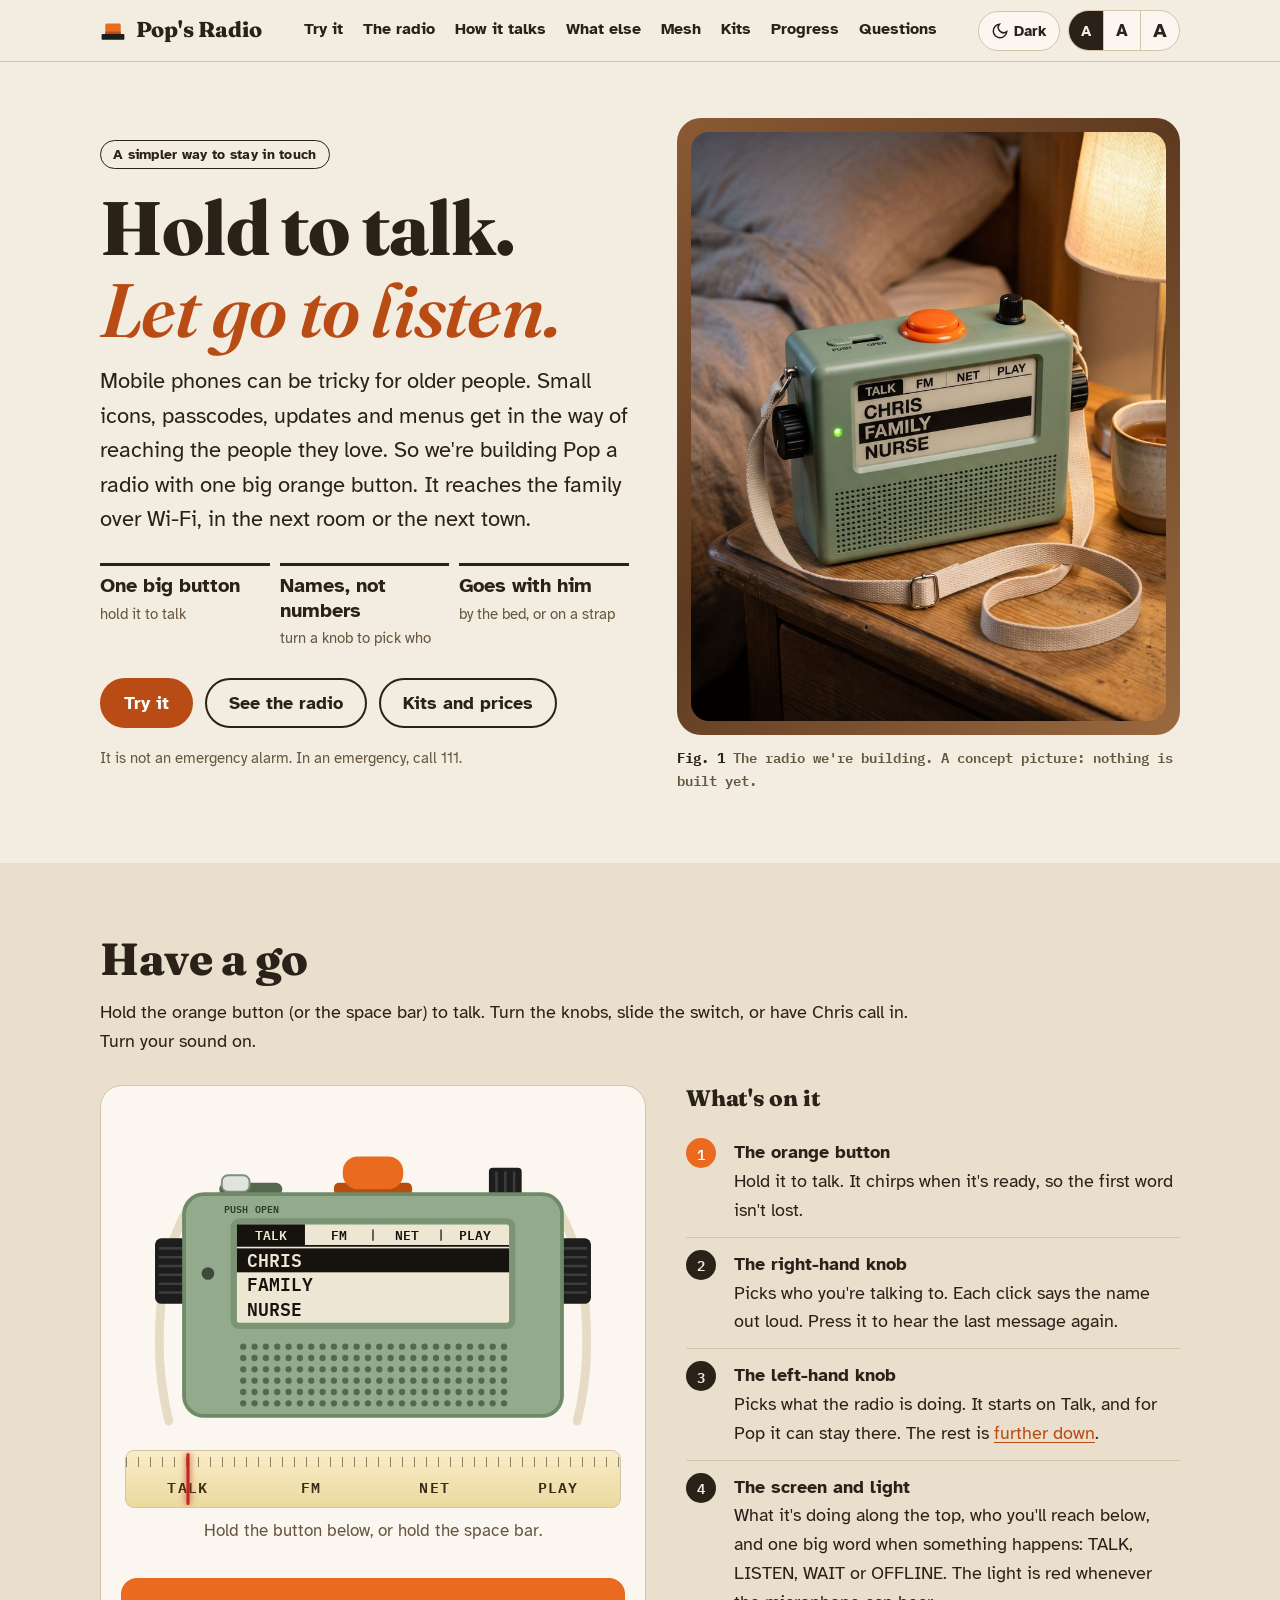
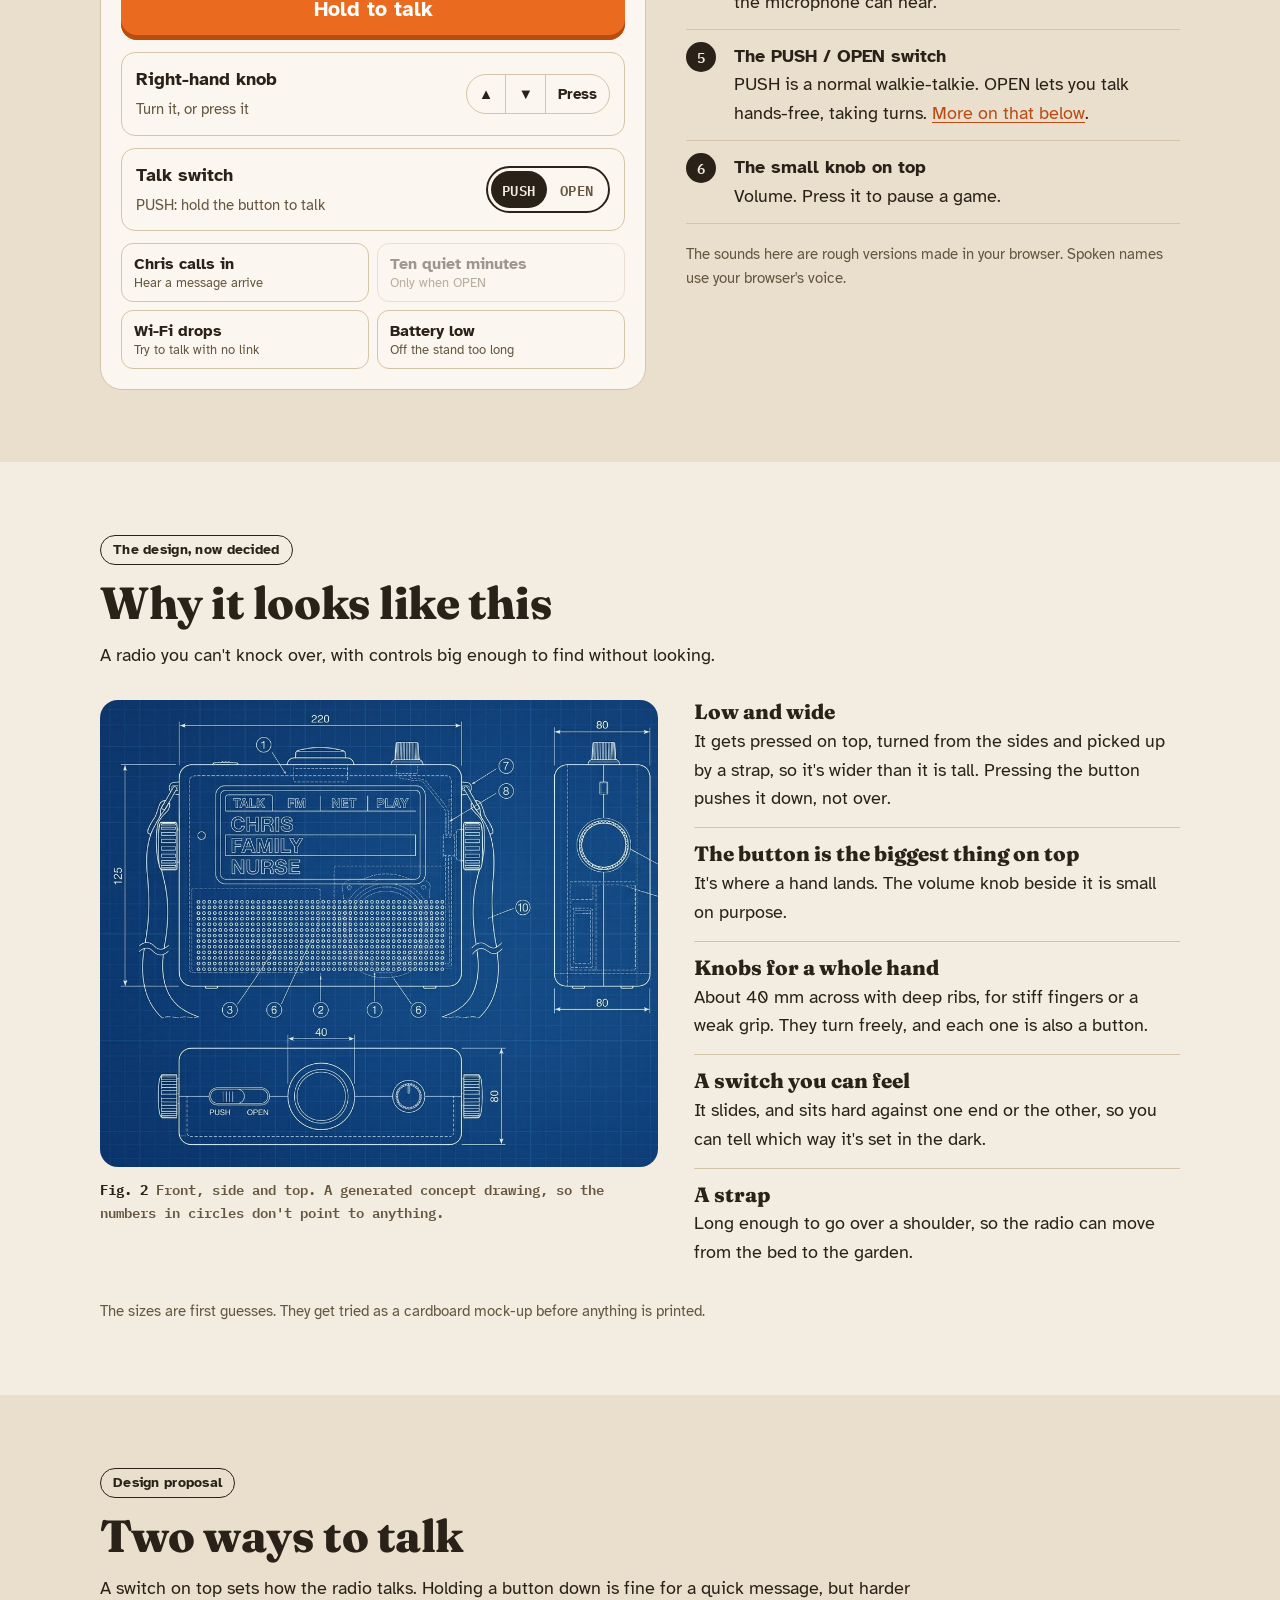
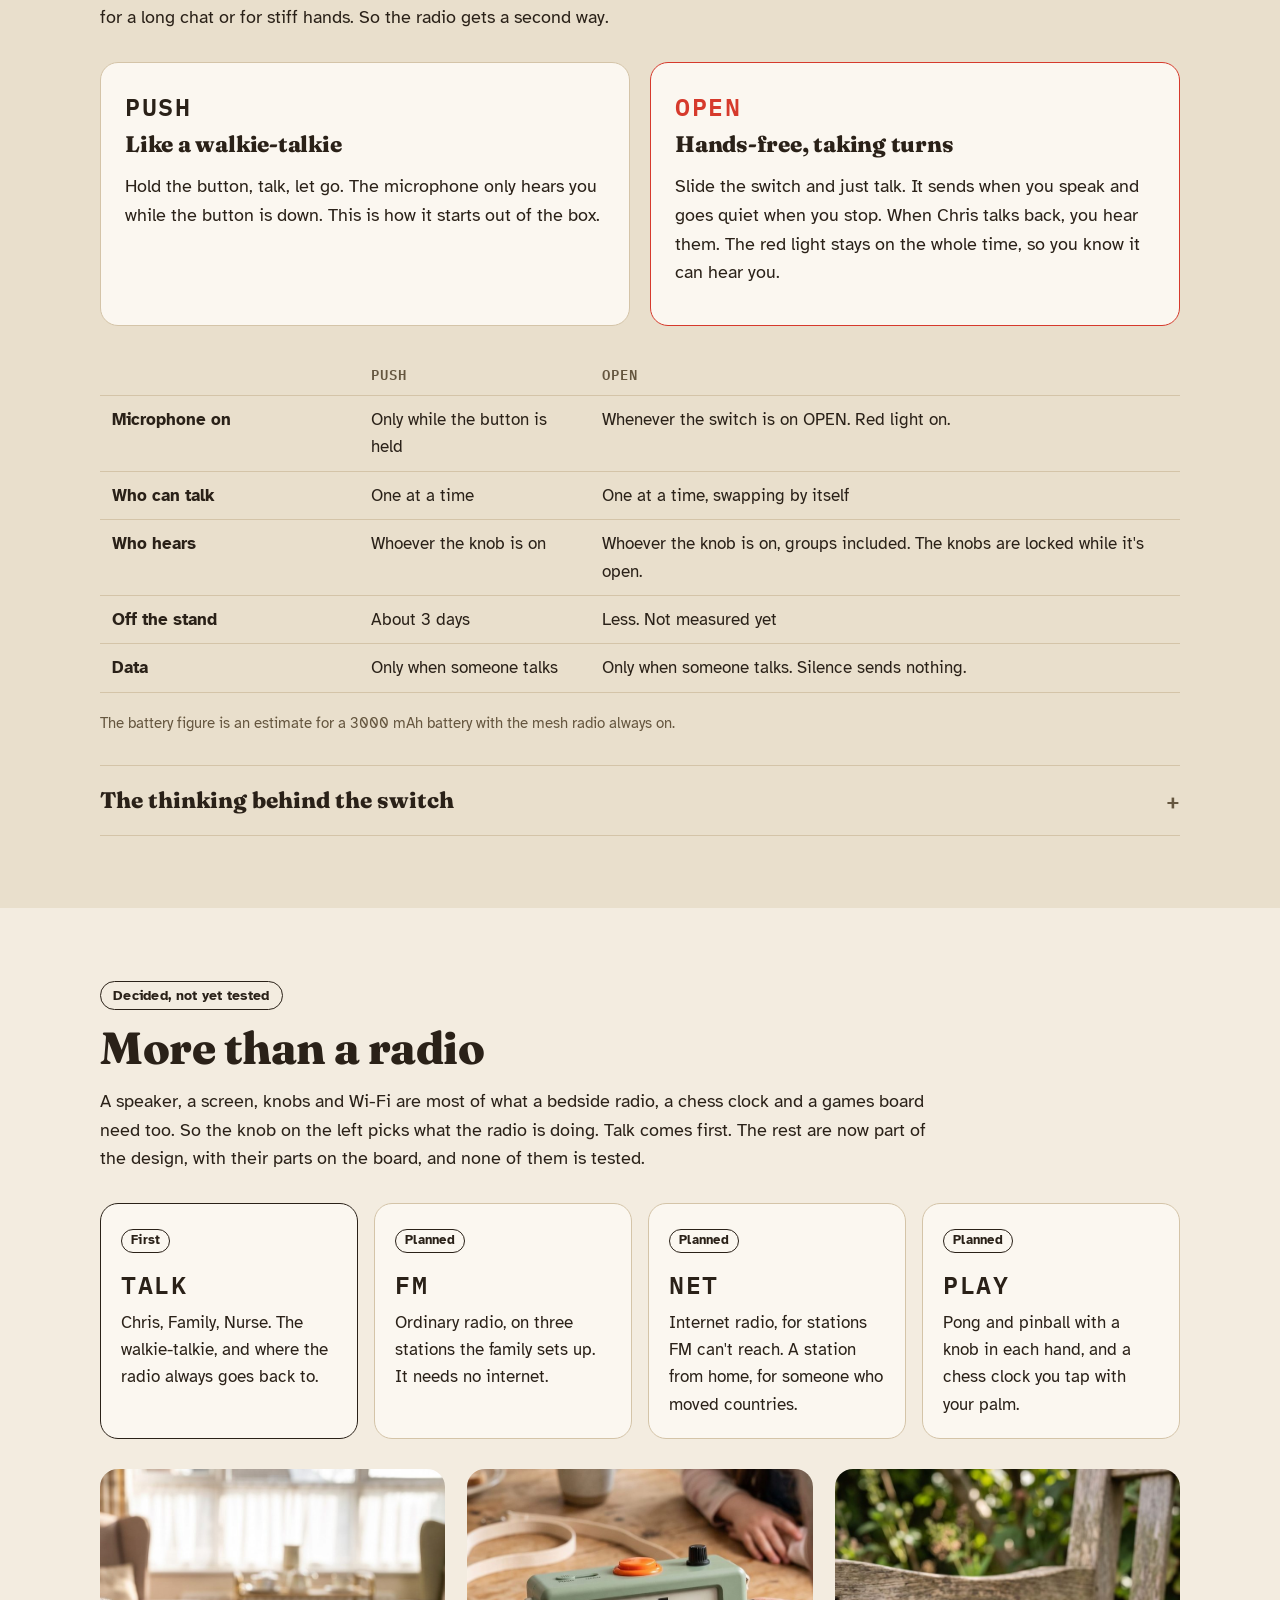
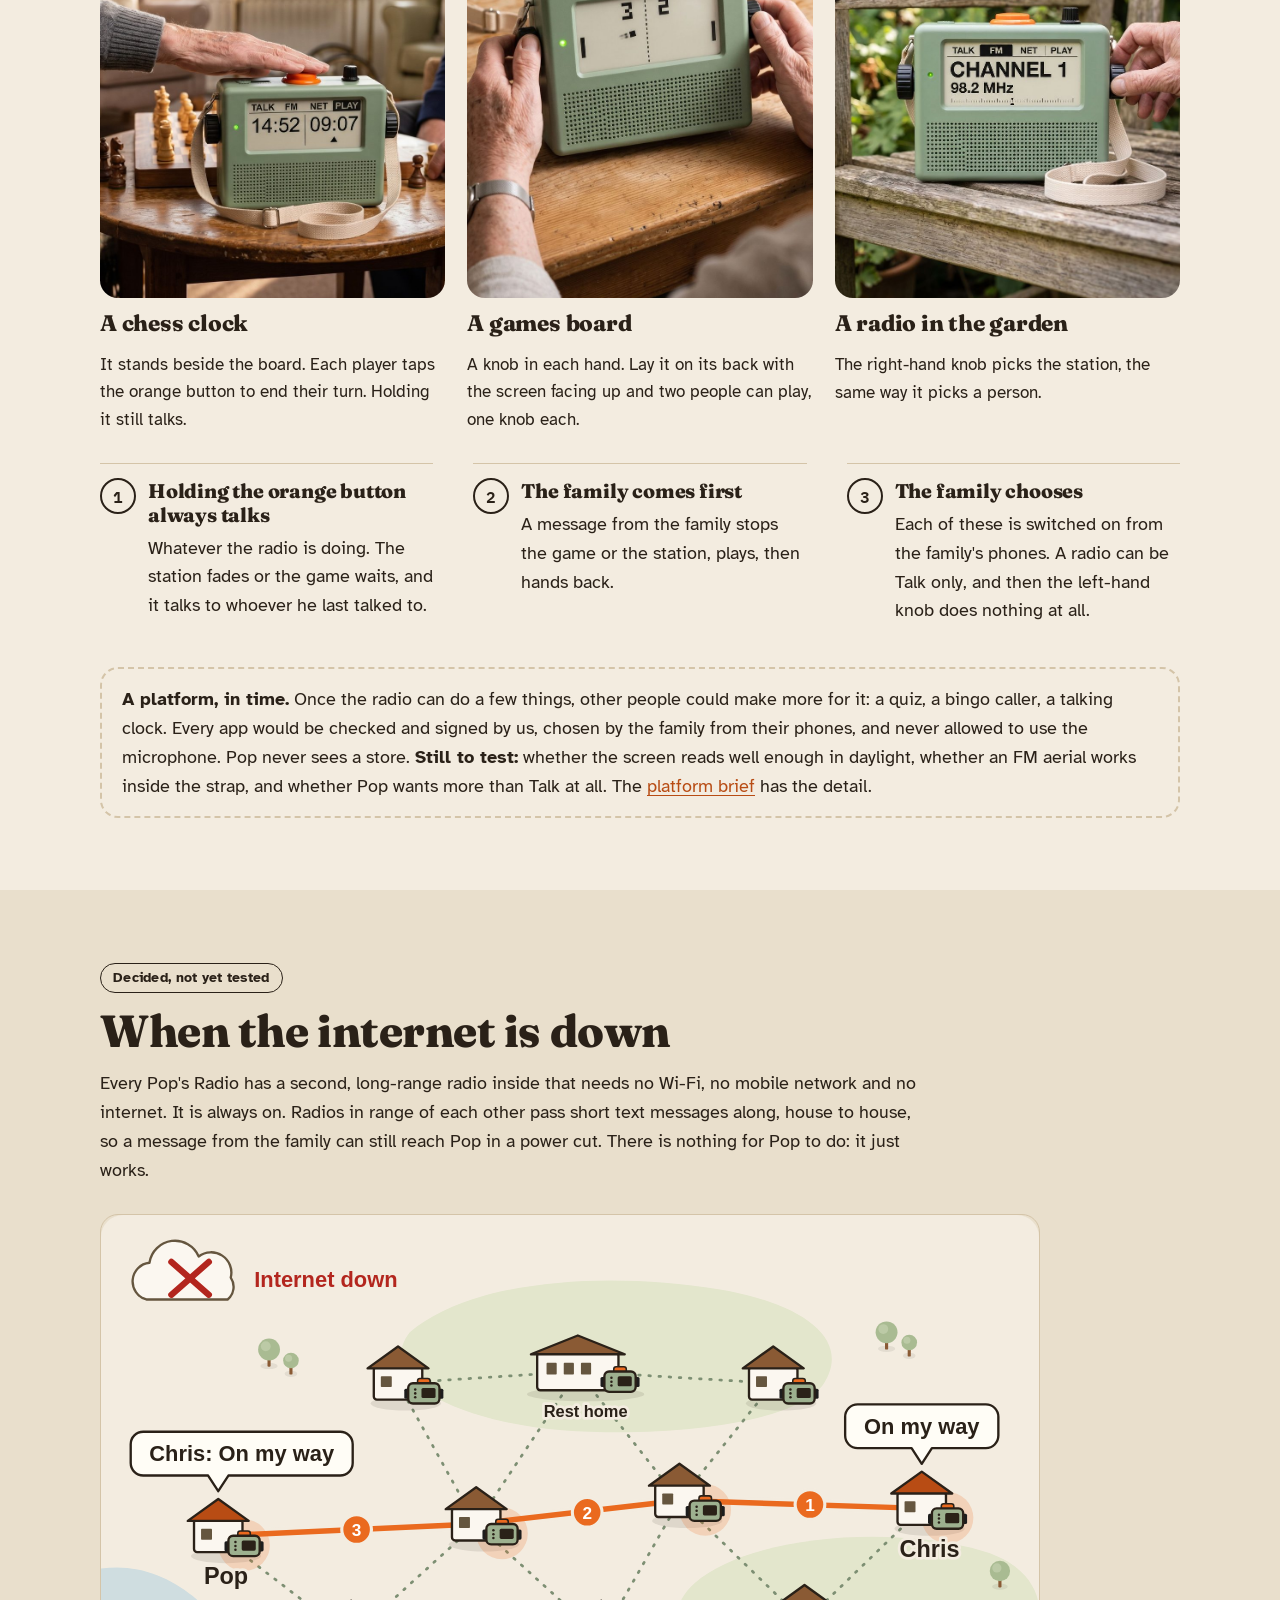
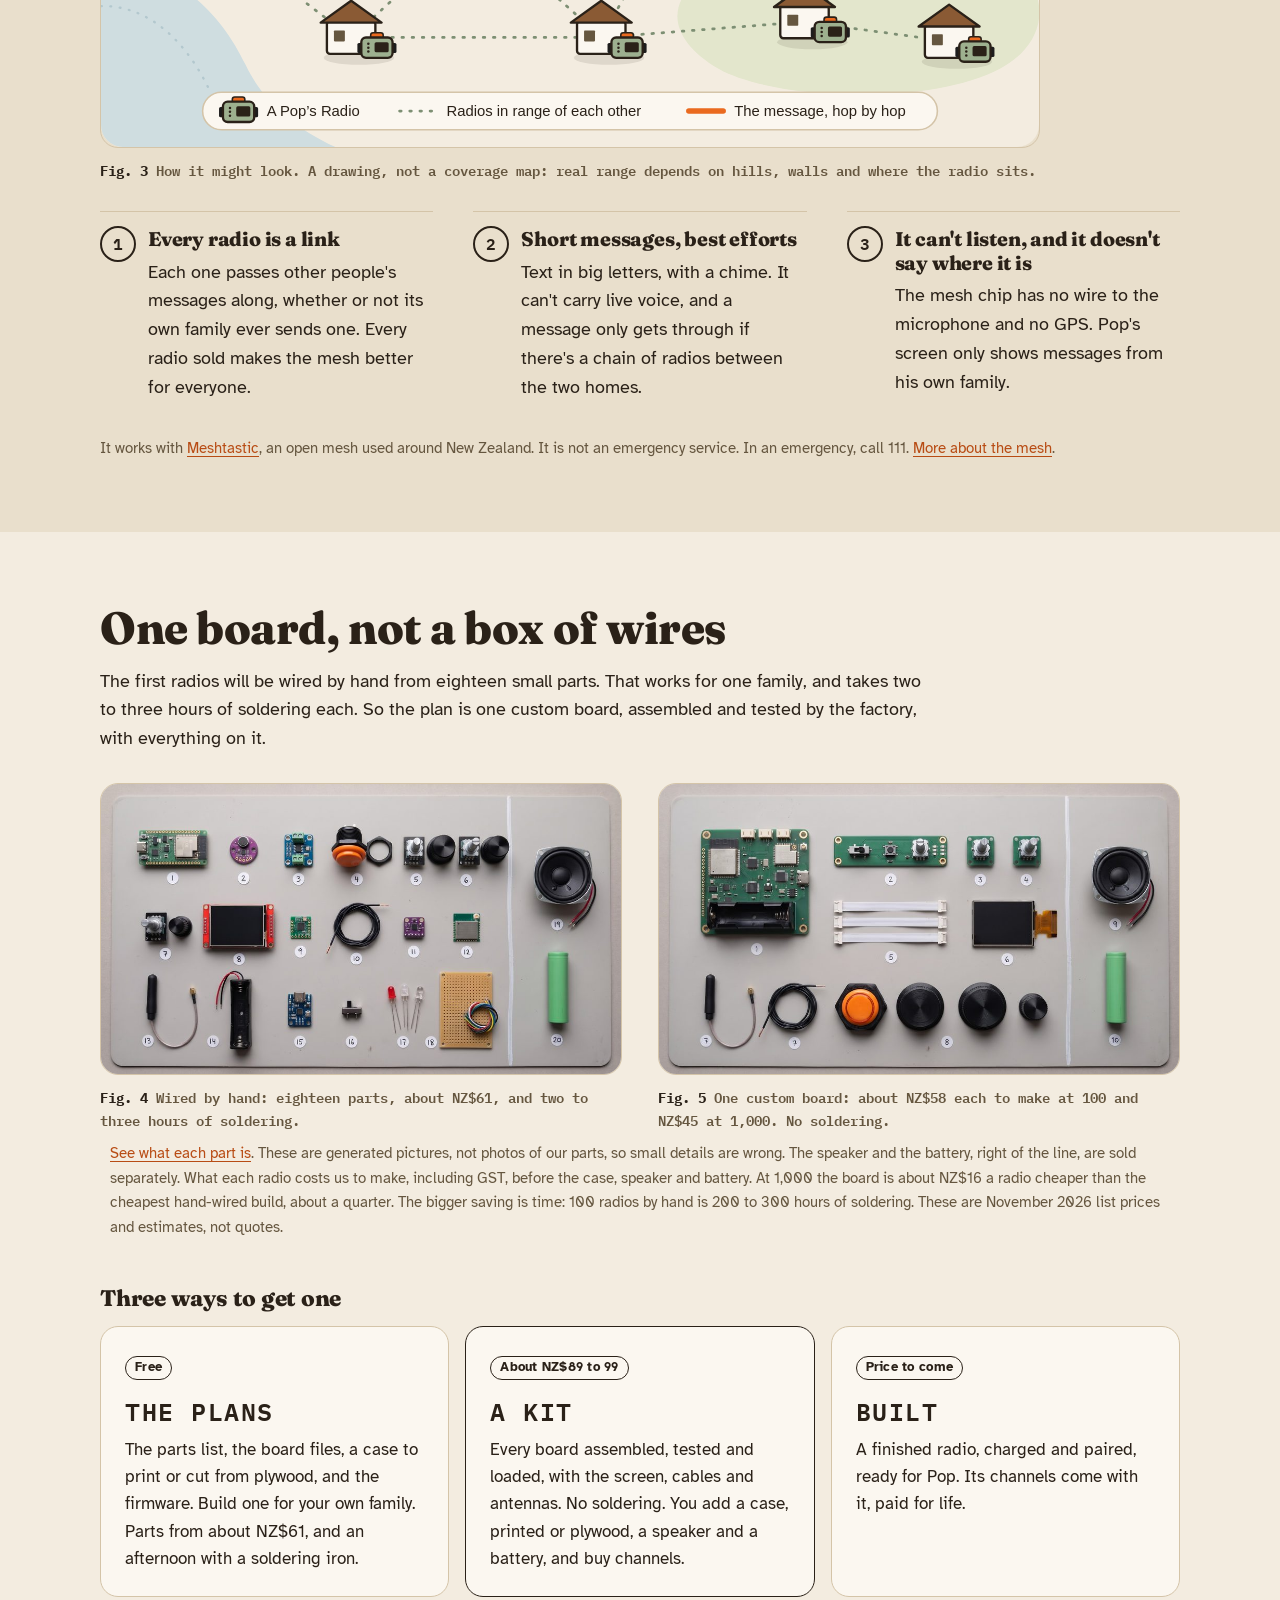
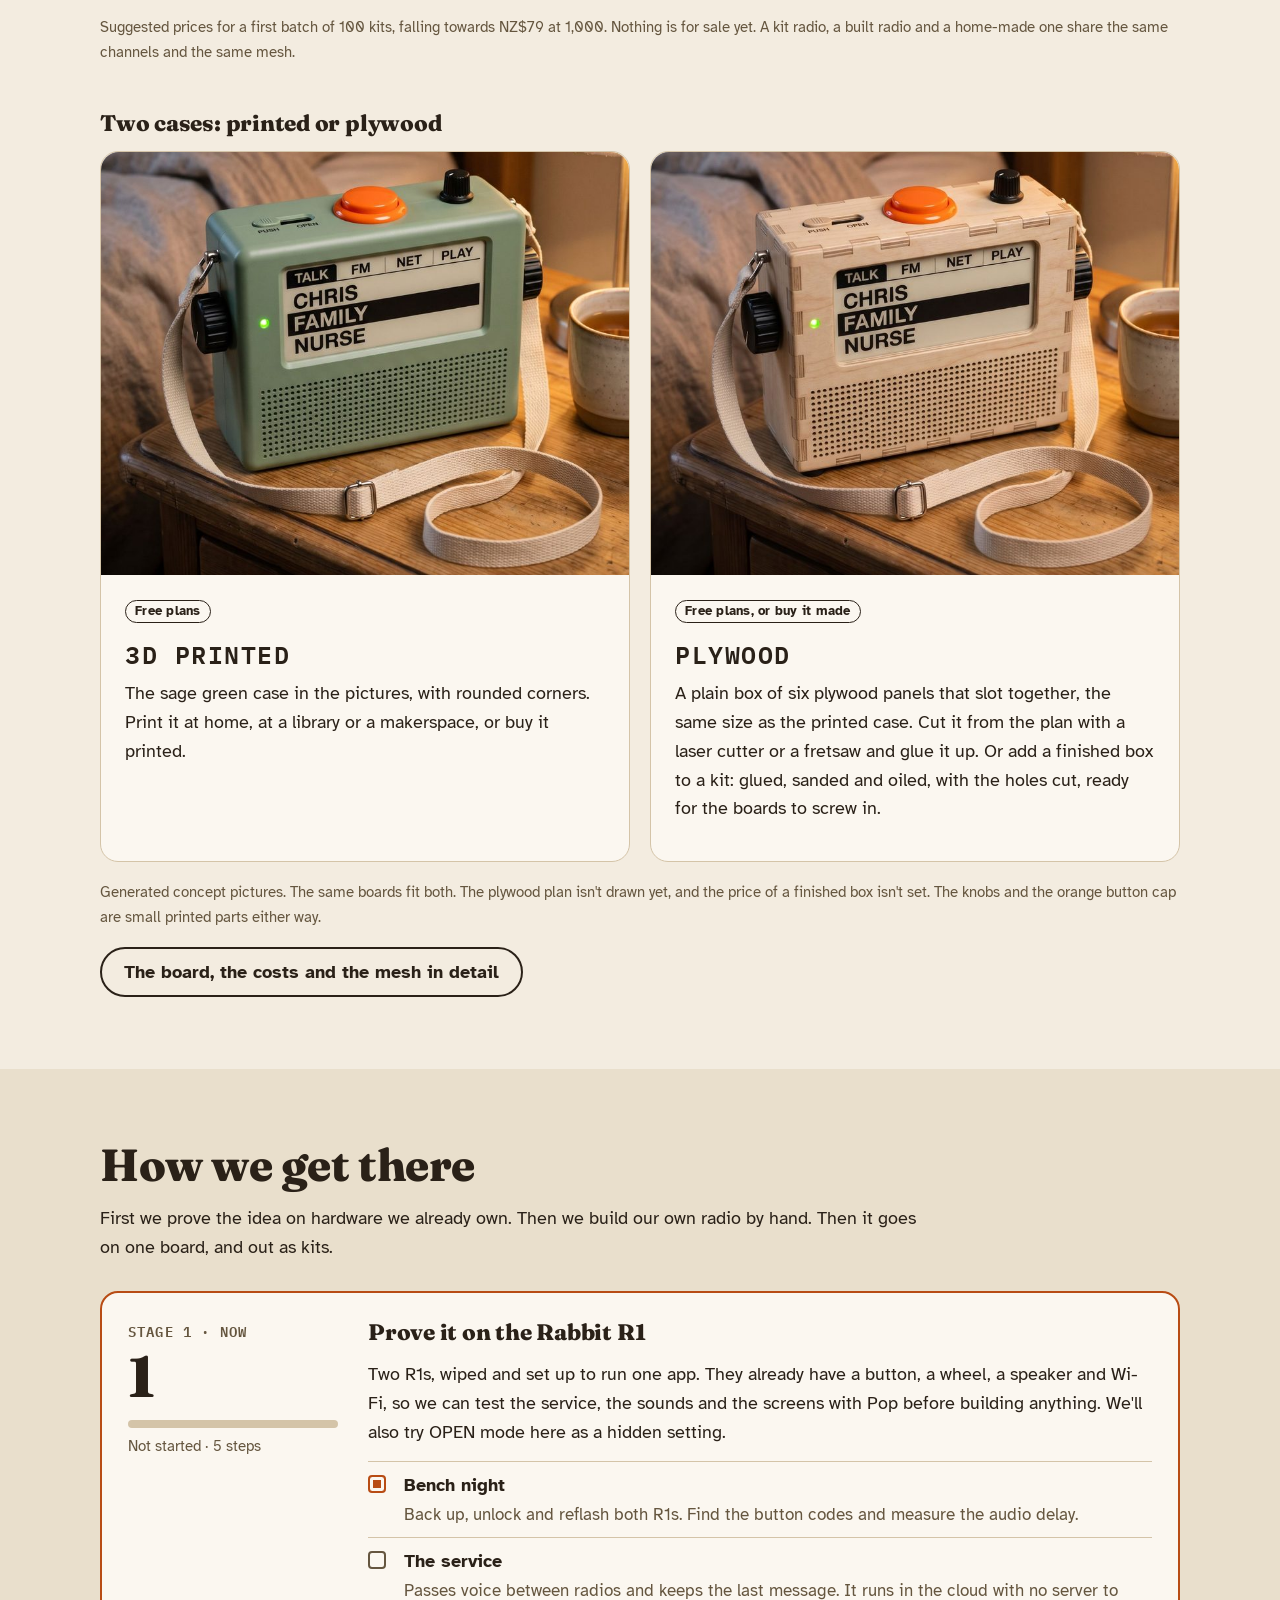
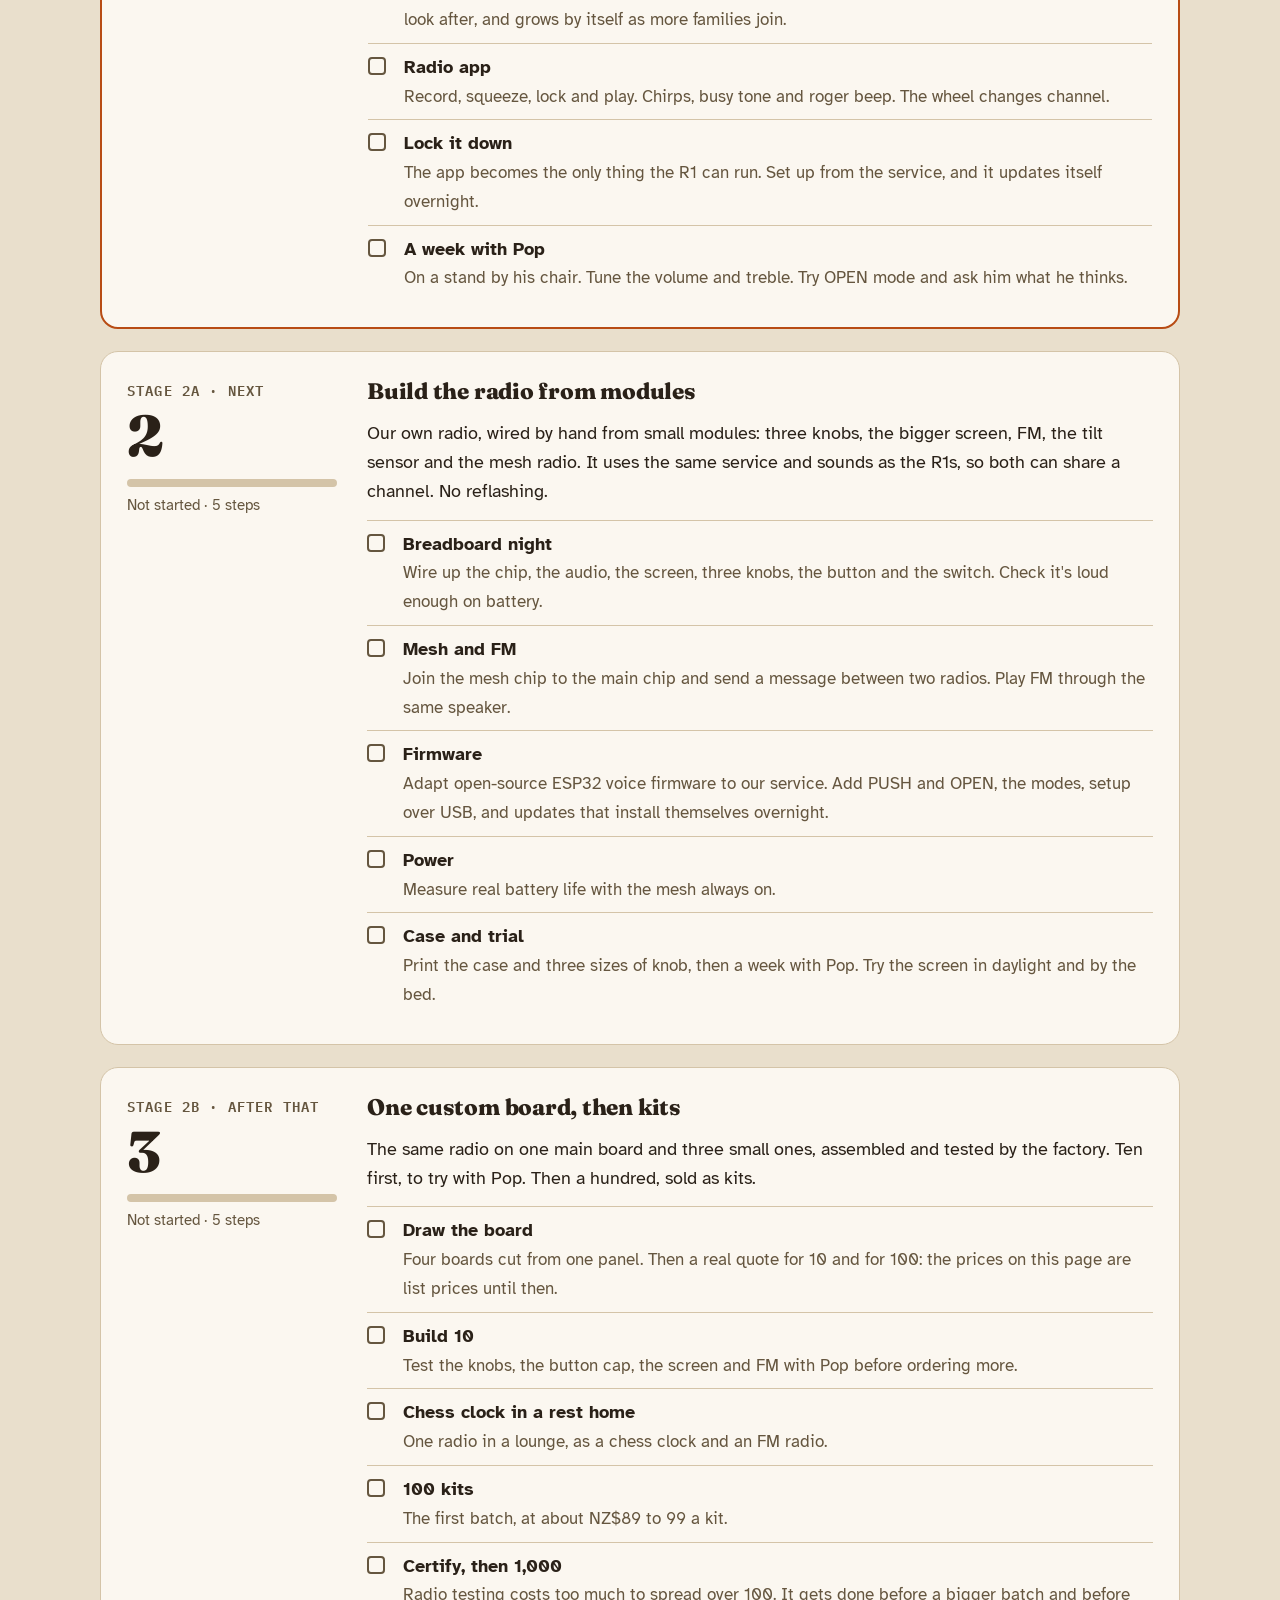
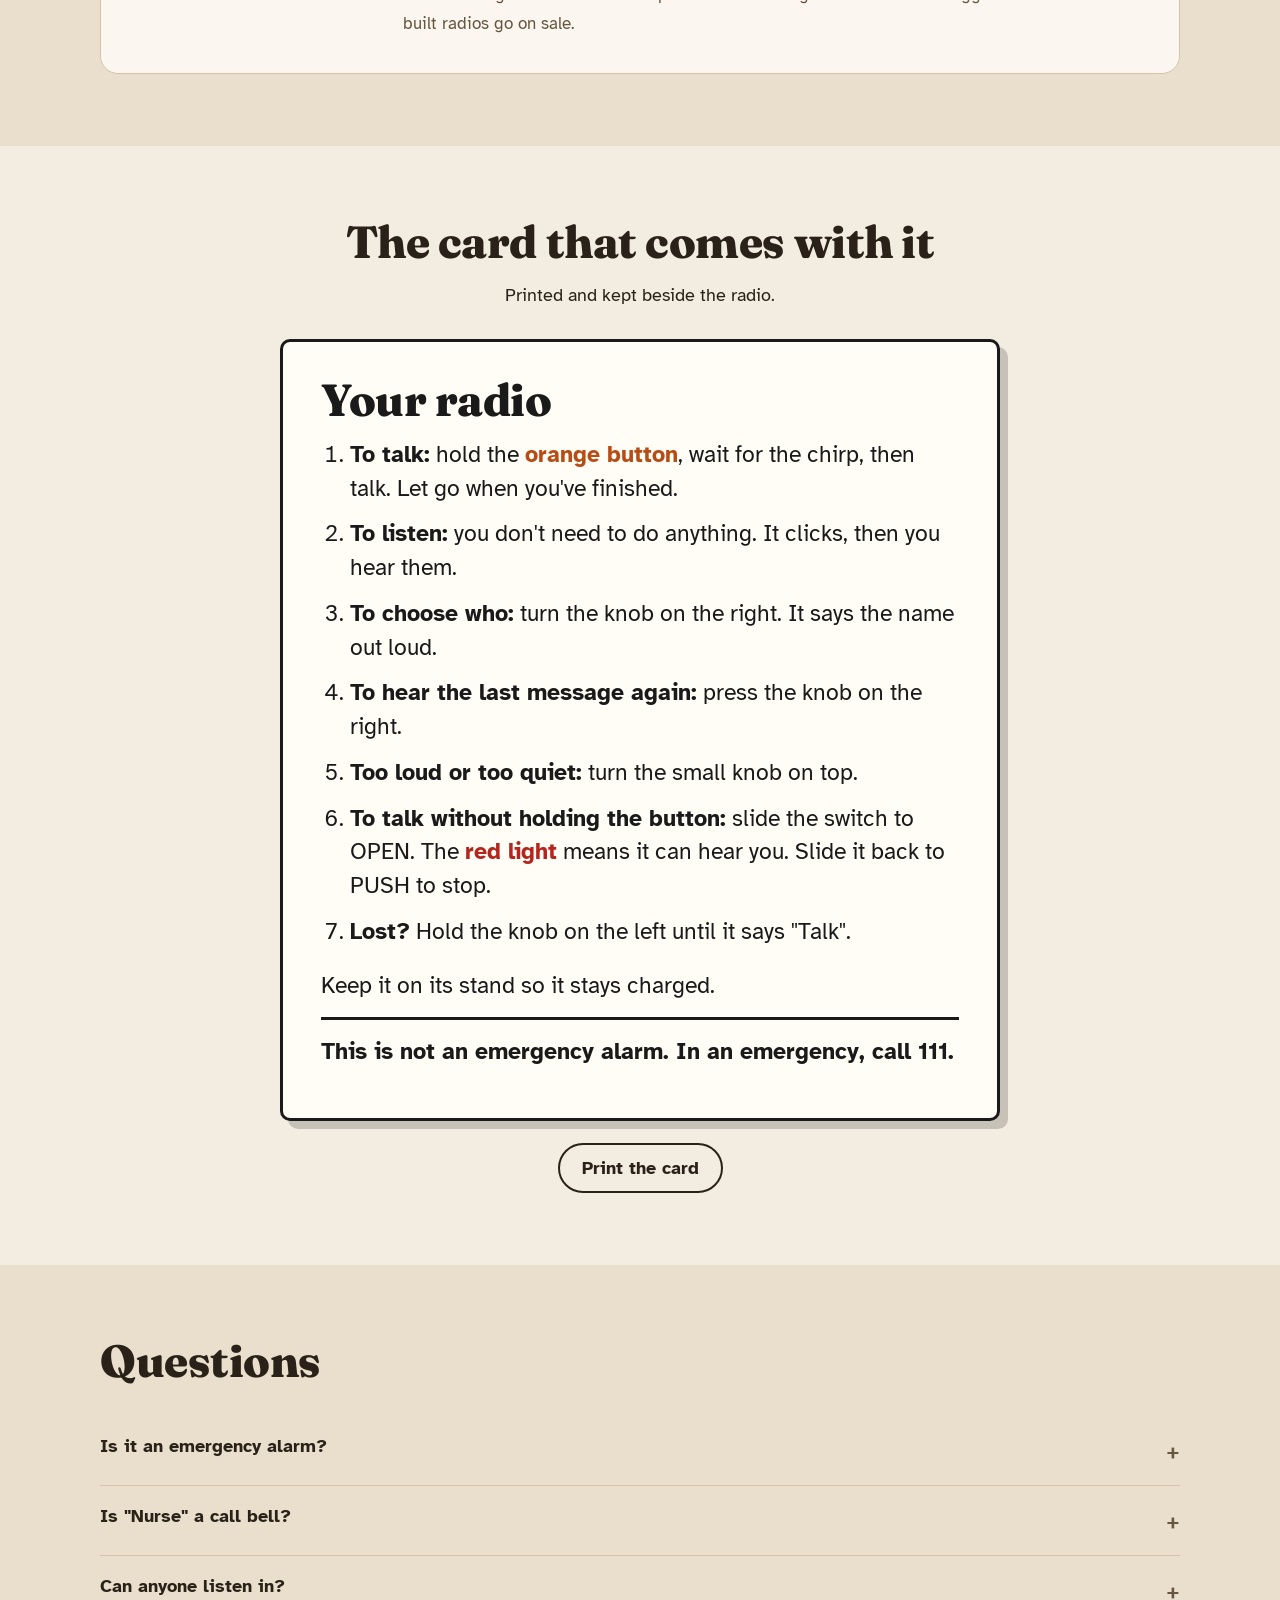
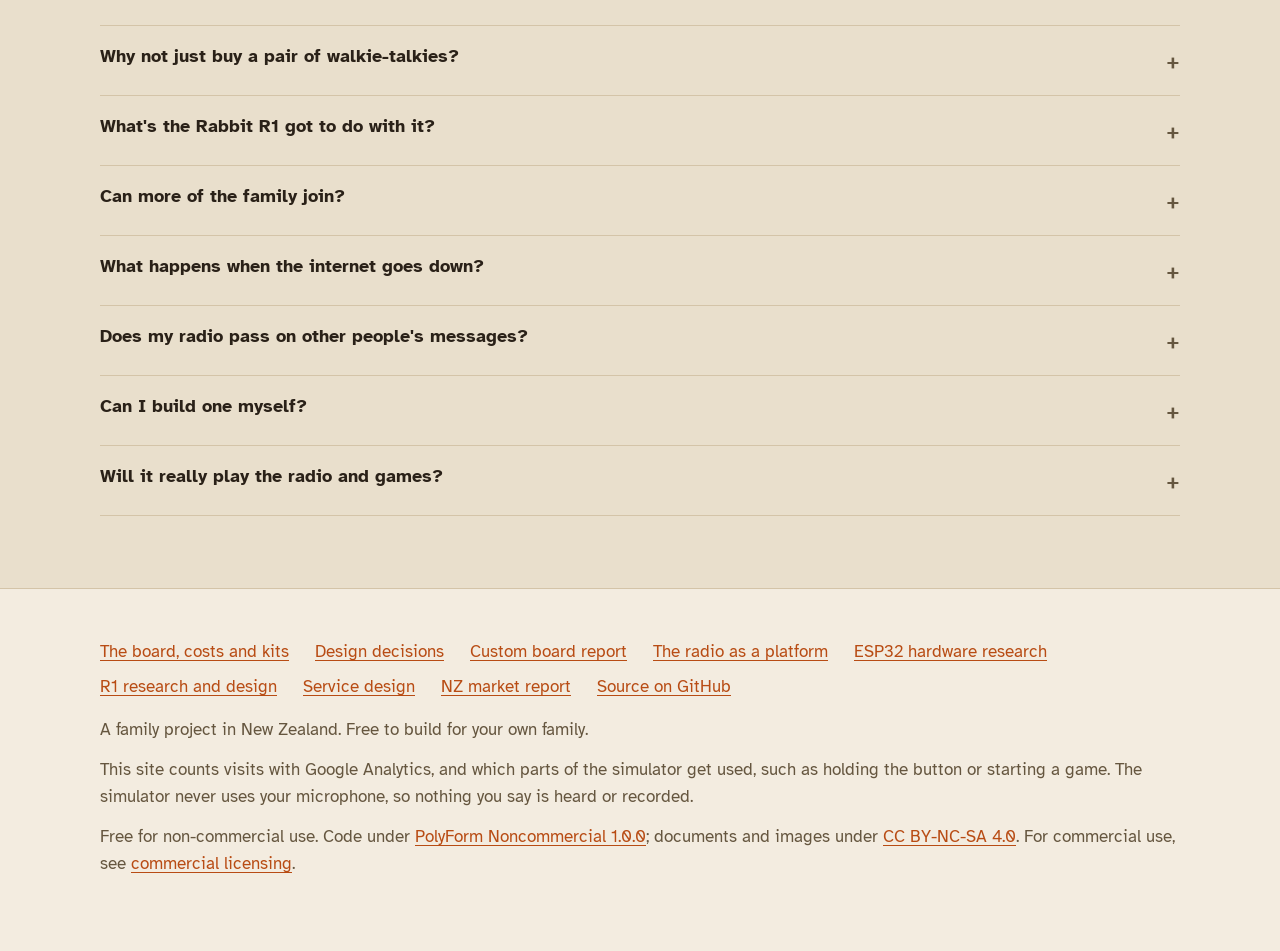
==== index.html @ 2be89b7b "README: use the new parts pictures. Mark: the button goes down Show the module build and the custom " ====
<!doctype html>
<html lang="en-NZ">
<head>
<meta charset="utf-8">
<meta name="viewport" content="width=device-width, initial-scale=1">
<title>Pop's Radio</title>
<meta name="description" content="A simple radio for Pop. Mobile phones can be tricky for older people who only want an easy way to reach the people they love. This has one big button: hold to talk, let go to listen.">
<link rel="icon" type="image/svg+xml" href="images/favicon.svg">
<link rel="apple-touch-icon" href="images/apple-touch-icon.png">
<link rel="canonical" href="https://popsradio.chrisbarlow.nz/">
<meta property="og:type" content="website">
<meta property="og:site_name" content="Pop's Radio">
<meta property="og:title" content="Pop's Radio: hold to talk, let go to listen">
<meta property="og:description" content="A simple radio for Pop. Mobile phones can be tricky for older people who only want an easy way to reach the people they love. This has one big button: hold to talk, let go to listen.">
<meta property="og:url" content="https://popsradio.chrisbarlow.nz/">
<meta property="og:image" content="https://popsradio.chrisbarlow.nz/images/social-preview.jpg">
<meta property="og:image:secure_url" content="https://popsradio.chrisbarlow.nz/images/social-preview.jpg">
<meta property="og:image:type" content="image/jpeg">
<meta property="og:image:width" content="1200">
<meta property="og:image:height" content="630">
<meta property="og:image:alt" content="A sage green radio with a big orange button on top, on a bedside table, beside the words Hold to talk. Let go to listen.">
<meta property="og:locale" content="en_NZ">
<meta name="twitter:card" content="summary_large_image">
<meta name="twitter:title" content="Pop's Radio: hold to talk, let go to listen">
<meta name="twitter:description" content="A simple radio for Pop. Mobile phones can be tricky for older people who only want an easy way to reach the people they love. This has one big button: hold to talk, let go to listen.">
<meta name="twitter:image" content="https://popsradio.chrisbarlow.nz/images/social-preview.jpg">
<script>
/* Apply saved look before the page draws, so it doesn't flash. */
(function () {
  var r = document.documentElement;
  try {
    var t = localStorage.getItem("wt-theme"), z = localStorage.getItem("wt-size");
    if (t) r.dataset.theme = t;
    if (z) r.dataset.size = z;
  } catch (e) {}
})();
</script>
<!-- Google tag: counts visits, and which parts of the simulator get used -->
<script async src="https://www.googletagmanager.com/gtag/js?id=G-KL1QLNWTNE"></script>
<script>
  window.dataLayer = window.dataLayer || [];
  function gtag(){dataLayer.push(arguments);}
  gtag('js', new Date());
  gtag('config', 'G-KL1QLNWTNE');
</script>
<link rel="preconnect" href="https://fonts.googleapis.com">
<link rel="preconnect" href="https://fonts.gstatic.com" crossorigin>
<link href="https://fonts.googleapis.com/css2?family=Atkinson+Hyperlegible:ital,wght@0,400;0,700;1,400&family=Fraunces:ital,opsz,wght@0,9..144,600;0,9..144,800;1,9..144,600&family=IBM+Plex+Mono:wght@500;600&display=swap" rel="stylesheet">
<link rel="stylesheet" href="site.css">
</head>
<body>

<header class="top">
  <div class="wrap">
    <a class="mark" href="#"><svg viewBox="0 0 64 64" aria-hidden="true"><g class="cap"><path d="M13 44V20a4 4 0 0 1 4-4h30a4 4 0 0 1 4 4v24z" fill="#ea6a1f"/><path d="M13 36h38v8H13z" fill="#b84d10"/></g><rect x="4" y="42" width="56" height="14" rx="2" fill="#1d1d1d"/></svg>Pop's Radio</a>
    <nav class="nav" aria-label="On this page">
      <a href="#try">Try it</a>
      <a href="#radio">The radio</a>
      <a href="#talk">How it talks</a>
      <a href="#more">What else</a>
      <a href="#mesh">Mesh</a>
      <a href="#inside">Kits</a>
      <a href="#stages">Progress</a>
      <a href="#questions">Questions</a>
    </nav>
    <div class="controls">
      <div class="seg" role="group" aria-label="Light or dark">
        <button type="button" id="themeBtn" aria-label="Switch to dark"><svg class="icon" viewBox="0 0 24 24" fill="none" stroke="currentColor" stroke-width="2" stroke-linecap="round"><path id="themeIcon" d="M21 12.8A9 9 0 1 1 11.2 3a7 7 0 0 0 9.8 9.8z"/></svg> <span id="themeLbl">Dark</span></button>
      </div>
      <div class="seg" role="group" aria-label="Text size">
        <button type="button" data-set-size="0" aria-label="Normal text">A</button>
        <button type="button" data-set-size="1" aria-label="Large text" class="a2">A</button>
        <button type="button" data-set-size="2" aria-label="Largest text" class="a3">A</button>
      </div>
    </div>
  </div>
</header>

<main>

<!-- The radio -->
<div class="wrap hero">
  <div>
    <span class="tag">A simpler way to stay in touch</span>
    <h1>Hold to talk.<br><em>Let go to listen.</em></h1>
    <p class="lede">Mobile phones can be tricky for older people. Small icons, passcodes, updates and menus get in the way of reaching the people they love. So we're building Pop a radio with one big orange button. It reaches the family over Wi-Fi, in the next room or the next town.</p>
    <div class="facts">
      <div><b>One big button</b><span>hold it to talk</span></div>
      <div><b>Names, not numbers</b><span>turn a knob to pick who</span></div>
      <div><b>Goes with him</b><span>by the bed, or on a strap</span></div>
    </div>
    <div class="cta">
      <a class="btn primary" href="#try">Try it</a>
      <a class="btn" href="#radio">See the radio</a>
      <a class="btn" href="#inside">Kits and prices</a>
    </div>
    <p class="small muted aside">It is not an emergency alarm. In an emergency, call 111.</p>
  </div>
  <figure>
    <div class="frame"><img src="images/platform-bedside_sml.jpg" alt="A sage green radio on a wooden bedside table beside a lamp and a mug of tea. It has a big orange button on top, a small volume knob, a large black knob on each side, a speaker grille and a cream shoulder strap. The screen lists Chris, Family and Nurse, with Family selected." width="805" height="999"></div>
    <figcaption class="fig"><b>Fig. 1</b> The radio we're building. A concept picture: nothing is built yet.</figcaption>
  </figure>
</div>

<!-- Try it -->
<section class="alt" id="try">
  <div class="wrap">
    <div class="section-head">
      <h2>Have a go</h2>
      <p>Hold the orange button (or the space bar) to talk. Turn the knobs, slide the switch, or have Chris call in. Turn your sound on.</p>
    </div>
    <div class="trybox">
      <div class="sim">
        <svg id="dev" viewBox="0 0 400 262" aria-label="Drawing of the radio">
          <path d="M52 84C30 120 24 196 38 250" fill="none" stroke="#e6dcc6" stroke-width="7" stroke-linecap="round"/>
          <path d="M348 84c22 36 28 112 14 166" fill="none" stroke="#e6dcc6" stroke-width="7" stroke-linecap="round"/>
          <g id="modeKnob" class="hit">
            <rect x="27" y="105" width="26" height="52" rx="5" fill="#1d1d1d"/>
            <path d="M30 113h20M30 120h20M30 127h20M30 134h20M30 141h20M30 148h20" stroke="#3d3d3d" stroke-width="2"/>
          </g>
          <g id="selKnob" class="hit">
            <rect x="347" y="105" width="26" height="52" rx="5" fill="#1d1d1d"/>
            <path d="M350 113h20M350 120h20M350 127h20M350 134h20M350 141h20M350 148h20" stroke="#3d3d3d" stroke-width="2"/>
          </g>
          <g id="sw" class="hit">
            <rect x="70" y="46" width="66" height="26" fill="transparent"/>
            <rect x="78" y="61" width="50" height="10" rx="5" fill="#55684f"/>
            <rect id="thumb" x="80" y="55" width="22" height="13" rx="5" fill="#dfe5dc" stroke="#7f8f7a" stroke-width="1.5"/>
          </g>
          <rect x="169" y="61" width="62" height="10" rx="4" fill="#b84d10"/>
          <rect id="btn" class="hit" x="176" y="40" width="48" height="26" rx="12" fill="#ea6a1f"/>
          <g id="vol" class="hit">
            <rect x="292" y="49" width="26" height="22" rx="3" fill="#1d1d1d"/>
            <path d="M298 52v16M305 52v16M312 52v16" stroke="#3d3d3d" stroke-width="2"/>
          </g>
          <rect x="50" y="70" width="300" height="176" rx="16" fill="#93ab8c" stroke="#6f8a69" stroke-width="3"/>
          <text x="91" y="85" text-anchor="middle" font-family="IBM Plex Mono, monospace" font-weight="600" font-size="8" fill="#2d3a2a">PUSH</text>
          <text x="116" y="85" text-anchor="middle" font-family="IBM Plex Mono, monospace" font-weight="600" font-size="8" fill="#2d3a2a">OPEN</text>
          <rect x="87" y="89" width="226" height="88" rx="7" fill="#7b9474"/>
          <g id="scr" font-family="IBM Plex Mono, monospace" font-weight="600"></g>
          <circle id="led" cx="69" cy="133" r="5" fill="#3e4a3c"/>
          <g id="grille" fill="#55684f"></g>
        </svg>
        <div class="dial" aria-label="The left-hand knob: what the radio is doing">
          <div class="dial-scale">
            <button type="button" data-mode="0">TALK</button>
            <button type="button" data-mode="1">FM</button>
            <button type="button" data-mode="2">NET</button>
            <button type="button" data-mode="3">PLAY</button>
          </div>
          <div class="needle" id="needle"></div>
        </div>
        <p class="hint" id="hint" aria-live="polite">Hold the button below, or hold the space bar.</p>
        <button class="ptt" id="ptt" type="button">Hold to talk</button>
        <div class="switchrow">
          <div><b>Right-hand knob</b><span>Turn it, or press it</span></div>
          <div class="seg">
            <button type="button" data-sel="-1" aria-label="Turn the knob back">&#9650;</button>
            <button type="button" data-sel="1" aria-label="Turn the knob on">&#9660;</button>
            <button type="button" id="selPress">Press</button>
          </div>
        </div>
        <div class="switchrow">
          <div><b>Talk switch</b><span id="swText">PUSH: hold the button to talk</span></div>
          <button class="toggle" id="toggle" type="button" role="switch" aria-checked="false" aria-label="Open channel"><span>PUSH</span><span>OPEN</span></button>
        </div>
        <div class="events">
          <button type="button" id="evCall">Chris calls in<small>Hear a message arrive</small></button>
          <button type="button" id="evQuiet" disabled>Ten quiet minutes<small>Only when OPEN</small></button>
          <button type="button" id="evNet" aria-pressed="false"><span>Wi-Fi drops</span><small>Try to talk with no link</small></button>
          <button type="button" id="evBatt" aria-pressed="false"><span>Battery low</span><small>Off the stand too long</small></button>
        </div>
      </div>
      <div>
        <h3>What's on it</h3>
        <ul class="legend">
          <li><span class="dot orange">1</span><div><b>The orange button</b><br>Hold it to talk. It chirps when it's ready, so the first word isn't lost.</div></li>
          <li><span class="dot">2</span><div><b>The right-hand knob</b><br>Picks who you're talking to. Each click says the name out loud. Press it to hear the last message again.</div></li>
          <li><span class="dot">3</span><div><b>The left-hand knob</b><br>Picks what the radio is doing. It starts on Talk, and for Pop it can stay there. The rest is <a href="#more">further down</a>.</div></li>
          <li><span class="dot">4</span><div><b>The screen and light</b><br>What it's doing along the top, who you'll reach below, and one big word when something happens: TALK, LISTEN, WAIT or OFFLINE. The light is red whenever the microphone can hear.</div></li>
          <li><span class="dot">5</span><div><b>The PUSH / OPEN switch</b><br>PUSH is a normal walkie-talkie. OPEN lets you talk hands-free, taking turns. <a href="#talk">More on that below</a>.</div></li>
          <li><span class="dot">6</span><div><b>The small knob on top</b><br>Volume. Press it to pause a game.</div></li>
        </ul>
        <p class="small muted aside">The sounds here are rough versions made in your browser. Spoken names use your browser's voice.</p>
      </div>
    </div>
  </div>
</section>

<!-- Why it looks like this -->
<section id="radio">
  <div class="wrap">
    <div class="section-head">
      <span class="tag">The design, now decided</span>
      <h2>Why it looks like this</h2>
      <p>A radio you can't knock over, with controls big enough to find without looking.</p>
    </div>
    <div class="meet">
      <figure>
        <div class="photo"><img src="images/platform-blueprint_sml.jpg" alt="Blueprint drawing of the radio from the front, the side and the top. It is 220 mm wide, 125 mm tall and 80 mm deep, with the switch, the orange button and the volume knob in a row on top." loading="lazy" width="1000" height="837"></div>
        <figcaption class="fig"><b>Fig. 2</b> Front, side and top. A generated concept drawing, so the numbers in circles don't point to anything.</figcaption>
      </figure>
      <ul class="why">
        <li><b>Low and wide</b>It gets pressed on top, turned from the sides and picked up by a strap, so it's wider than it is tall. Pressing the button pushes it down, not over.</li>
        <li><b>The button is the biggest thing on top</b>It's where a hand lands. The volume knob beside it is small on purpose.</li>
        <li><b>Knobs for a whole hand</b>About 40 mm across with deep ribs, for stiff fingers or a weak grip. They turn freely, and each one is also a button.</li>
        <li><b>A switch you can feel</b>It slides, and sits hard against one end or the other, so you can tell which way it's set in the dark.</li>
        <li><b>A strap</b>Long enough to go over a shoulder, so the radio can move from the bed to the garden.</li>
      </ul>
    </div>
    <p class="small muted aside">The sizes are first guesses. They get tried as a cardboard mock-up before anything is printed.</p>
  </div>
</section>

<!-- Two ways to talk -->
<section class="alt" id="talk">
  <div class="wrap">
    <div class="section-head">
      <span class="tag">Design proposal</span>
      <h2>Two ways to talk</h2>
      <p>A switch on top sets how the radio talks. Holding a button down is fine for a quick message, but harder for a long chat or for stiff hands. So the radio gets a second way.</p>
    </div>
    <div class="modes">
      <div class="mode">
        <div class="big">PUSH</div>
        <h3>Like a walkie-talkie</h3>
        <p>Hold the button, talk, let go. The microphone only hears you while the button is down. This is how it starts out of the box.</p>
      </div>
      <div class="mode open">
        <div class="big">OPEN</div>
        <h3>Hands-free, taking turns</h3>
        <p>Slide the switch and just talk. It sends when you speak and goes quiet when you stop. When Chris talks back, you hear them. The red light stays on the whole time, so you know it can hear you.</p>
      </div>
    </div>
    <div class="scroll">
    <table class="cmp">
      <thead><tr><th></th><th>PUSH</th><th>OPEN</th></tr></thead>
      <tbody>
        <tr><td>Microphone on</td><td>Only while the button is held</td><td>Whenever the switch is on OPEN. Red light on.</td></tr>
        <tr><td>Who can talk</td><td>One at a time</td><td>One at a time, swapping by itself</td></tr>
        <tr><td>Who hears</td><td>Whoever the knob is on</td><td>Whoever the knob is on, groups included. The knobs are locked while it's open.</td></tr>
        <tr><td>Off the stand</td><td>About 3 days</td><td>Less. Not measured yet</td></tr>
        <tr><td>Data</td><td>Only when someone talks</td><td>Only when someone talks. Silence sends nothing.</td></tr>
      </tbody>
    </table>
    </div>
    <p class="small muted aside">The battery figure is an estimate for a 3000 mAh battery with the mesh radio always on.</p>

    <details class="more-notes">
      <summary>The thinking behind the switch</summary>
      <div class="notes">
        <div><h4>A switch, not a setting</h4><p>You can see and feel which way it's set, even in the dark. Nobody can change it from somewhere else. That's the main reason for a physical switch.</p></div>
        <div><h4>Taking turns, not a phone call</h4><p>While Chris is talking, Pop's microphone is muted so the speaker doesn't echo back down the line. A true two-way call needs echo cancelling, which takes about a third of the chip and probably a different sound board. That can come later.</p></div>
        <div><h4>The red light rule</h4><p>If the red light is on, the microphone can hear. In OPEN it stays on, the screen says OPEN, and Chris's radio shows that Pop's channel is open.</p></div>
        <div><h4>It says what it's doing</h4><p>Slide to OPEN and it says who can hear, such as "Channel open to family. Everyone on this channel can hear you". Slide back and it says "Channel closed".</p></div>
        <div><h4>Groups too, with care</h4><p>OPEN works on a group channel, so the whole family can chat hands-free. Everyone on that channel hears what the microphone picks up, so the radio names the channel out loud first, and every other radio on it shows that Pop's is open. The knobs lock while it's open, so an open microphone can't be turned onto another channel by accident.</p></div>
        <div><h4>It pauses itself</h4><p>After ten minutes of nobody talking, it pauses and says so. Press the orange button to carry on. Pressing it any time in OPEN pauses or resumes.</p></div>
        <div><h4>Best on the stand</h4><p>In OPEN the radio has to stay fully awake, so the battery goes in hours rather than days. It's meant for when it's sitting on its stand.</p></div>
        <div><h4>Pop decides</h4><p>It's his radio and his switch. We explain it, ask him, and ask again later. The printed card says what the red light means.</p></div>
      </div>
      <div class="proposal">
        <b>Still to work out.</b> Whether ten minutes is the right pause. Whether voice-activated sending clips the first word (the radio records from the moment it hears sound, which should help). Which switch feels best under an older thumb. None of this is tested yet: the R1 stage will try OPEN as a hidden setting first, before we cut a slot for a real switch.
      </div>
    </details>
  </div>
</section>

<!-- More than a radio -->
<section id="more">
  <div class="wrap">
    <div class="section-head">
      <span class="tag">Decided, not yet tested</span>
      <h2>More than a radio</h2>
      <p>A speaker, a screen, knobs and Wi-Fi are most of what a bedside radio, a chess clock and a games board need too. So the knob on the left picks what the radio is doing. Talk comes first. The rest are now part of the design, with their parts on the board, and none of them is tested.</p>
    </div>
    <div class="modes four">
      <div class="mode plan">
        <span class="tag">First</span>
        <div class="big">TALK</div>
        <p>Chris, Family, Nurse. The walkie-talkie, and where the radio always goes back to.</p>
      </div>
      <div class="mode">
        <span class="tag">Planned</span>
        <div class="big">FM</div>
        <p>Ordinary radio, on three stations the family sets up. It needs no internet.</p>
      </div>
      <div class="mode">
        <span class="tag">Planned</span>
        <div class="big">NET</div>
        <p>Internet radio, for stations FM can't reach. A station from home, for someone who moved countries.</p>
      </div>
      <div class="mode">
        <span class="tag">Planned</span>
        <div class="big">PLAY</div>
        <p>Pong and pinball with a knob in each hand, and a chess clock you tap with your palm.</p>
      </div>
    </div>
    <div class="shapes" data-gallery>
      <figure class="shape" data-full="images/platform-chess-clock.jpg">
        <div class="pic"><img src="images/platform-chess-clock_sml.jpg" alt="The radio standing beside a chessboard in a rest home lounge. An older man presses the orange button with the flat of his hand. The screen shows two clock times, 14:52 and 09:07." loading="lazy" width="805" height="1006"></div>
        <figcaption><h3>A chess clock</h3><p>It stands beside the board. Each player taps the orange button to end their turn. Holding it still talks.</p></figcaption>
      </figure>
      <figure class="shape" data-full="images/platform-pong.jpg">
        <div class="pic"><img src="images/platform-pong_sml.jpg" alt="Two older hands hold the radio by its side knobs on a kitchen table. The screen shows a game of Pong, three points to two." loading="lazy" width="805" height="1006"></div>
        <figcaption><h3>A games board</h3><p>A knob in each hand. Lay it on its back with the screen facing up and two people can play, one knob each.</p></figcaption>
      </figure>
      <figure class="shape" data-full="images/platform-fm.jpg">
        <div class="pic"><img src="images/platform-fm_sml.jpg" alt="The radio on a garden bench. A hand turns the right-hand knob. The screen has FM highlighted and reads Channel 1, 98.2 MHz." loading="lazy" width="805" height="999"></div>
        <figcaption><h3>A radio in the garden</h3><p>The right-hand knob picks the station, the same way it picks a person.</p></figcaption>
      </figure>
    </div>
    <div class="notes rules">
      <div><h4>Holding the orange button always talks</h4><p>Whatever the radio is doing. The station fades or the game waits, and it talks to whoever he last talked to.</p></div>
      <div><h4>The family comes first</h4><p>A message from the family stops the game or the station, plays, then hands back.</p></div>
      <div><h4>The family chooses</h4><p>Each of these is switched on from the family's phones. A radio can be Talk only, and then the left-hand knob does nothing at all.</p></div>
    </div>
    <div class="proposal">
      <b>A platform, in time.</b> Once the radio can do a few things, other people could make more for it: a quiz, a bingo caller, a talking clock. Every app would be checked and signed by us, chosen by the family from their phones, and never allowed to use the microphone. Pop never sees a store. <b>Still to test:</b> whether the screen reads well enough in daylight, whether an FM aerial works inside the strap, and whether Pop wants more than Talk at all. The <a href="https://github.com/cgbarlow/popsradio/blob/main/Pop's%20Radio%20as%20a%20Platform.md">platform brief</a> has the detail.
    </div>
  </div>
</section>

<!-- Mesh -->
<section class="alt" id="mesh">
  <div class="wrap">
    <div class="section-head">
      <span class="tag">Decided, not yet tested</span>
      <h2>When the internet is down</h2>
      <p>Every Pop's Radio has a second, long-range radio inside that needs no Wi-Fi, no mobile network and no internet. It is always on. Radios in range of each other pass short text messages along, house to house, so a message from the family can still reach Pop in a power cut. There is nothing for Pop to do: it just works.</p>
    </div>
    <figure>
      <a class="wide" href="images/mesh-map.svg"><img src="images/mesh-map.svg" alt="A simple map of eleven houses, each with a Pop's Radio. Dashed lines join radios in range of each other. With the internet down, the message On my way travels from Chris's house to Pop's house in three hops, through two neighbours' radios, and shows on Pop's radio." loading="lazy" width="1200" height="680"></a>
      <figcaption class="fig"><b>Fig. 3</b> How it might look. A drawing, not a coverage map: real range depends on hills, walls and where the radio sits.</figcaption>
    </figure>
    <div class="notes rules">
      <div><h4>Every radio is a link</h4><p>Each one passes other people's messages along, whether or not its own family ever sends one. Every radio sold makes the mesh better for everyone.</p></div>
      <div><h4>Short messages, best efforts</h4><p>Text in big letters, with a chime. It can't carry live voice, and a message only gets through if there's a chain of radios between the two homes.</p></div>
      <div><h4>It can't listen, and it doesn't say where it is</h4><p>The mesh chip has no wire to the microphone and no GPS. Pop's screen only shows messages from his own family.</p></div>
    </div>
    <p class="small muted aside">It works with <a href="https://meshtastic.org/">Meshtastic</a>, an open mesh used around New Zealand. It is not an emergency service. In an emergency, call 111. <a href="build.html#mesh">More about the mesh</a>.</p>
  </div>
</section>

<!-- Inside, kits and prices -->
<section id="inside">
  <div class="wrap">
    <div class="section-head">
      <h2>One board, not a box of wires</h2>
      <p>The first radios will be wired by hand from eighteen small parts. That works for one family, and takes two to three hours of soldering each. So the plan is one custom board, assembled and tested by the factory, with everything on it.</p>
    </div>
    <div class="two">
      <figure>
        <a class="wide" href="build.html#parts"><img src="images/parts-modules_sml.jpg" alt="Eighteen numbered hobby parts laid out on a grey mat: a small green chip board, a microphone, an amplifier, an orange button, three knobs, a screen, an FM tuner, a coil of aerial wire, a tilt sensor, a mesh radio chip and its antenna, a battery holder, a charger, a slide switch, three lights, and a board with hookup wire. A speaker and a battery sit apart on the right." loading="lazy" width="1000" height="558"></a>
        <figcaption class="fig"><b>Fig. 4</b> Wired by hand: eighteen parts, about NZ$61, and two to three hours of soldering.</figcaption>
      </figure>
      <figure>
        <a class="wide" href="build.html#parts"><img src="images/parts-custom-board_sml.jpg" alt="The same radio as a kit on the same grey mat: one main circuit board with a battery holder, a long top board with a switch, a button and a knob, two small knob boards, three flat cables, a screen, an antenna and aerial wire, and an orange button cap with three black knobs. A speaker and a battery sit apart on the right." loading="lazy" width="1000" height="558"></a>
        <figcaption class="fig"><b>Fig. 5</b> One custom board: about NZ$58 each to make at 100 and NZ$45 at 1,000. No soldering.</figcaption>
      </figure>
    </div>
    <p class="small muted fineprint"><a href="build.html#parts">See what each part is</a>. These are generated pictures, not photos of our parts, so small details are wrong. The speaker and the battery, right of the line, are sold separately. What each radio costs us to make, including GST, before the case, speaker and battery. At 1,000 the board is about NZ$16 a radio cheaper than the cheapest hand-wired build, about a quarter. The bigger saving is time: 100 radios by hand is 200 to 300 hours of soldering. These are November 2026 list prices and estimates, not quotes.</p>

    <h3 class="sub">Three ways to get one</h3>
    <div class="modes three">
      <div class="mode">
        <span class="tag">Free</span>
        <div class="big">THE PLANS</div>
        <p>The parts list, the board files, a case to print or cut from plywood, and the firmware. Build one for your own family. Parts from about NZ$61, and an afternoon with a soldering iron.</p>
      </div>
      <div class="mode plan">
        <span class="tag">About NZ$89 to 99</span>
        <div class="big">A KIT</div>
        <p>Every board assembled, tested and loaded, with the screen, cables and antennas. No soldering. You add a case, printed or plywood, a speaker and a battery, and buy channels.</p>
      </div>
      <div class="mode">
        <span class="tag">Price to come</span>
        <div class="big">BUILT</div>
        <p>A finished radio, charged and paired, ready for Pop. Its channels come with it, paid for life.</p>
      </div>
    </div>
    <p class="small muted aside">Suggested prices for a first batch of 100 kits, falling towards NZ$79 at 1,000. Nothing is for sale yet. A kit radio, a built radio and a home-made one share the same channels and the same mesh.</p>

    <h3 class="sub">Two cases: printed or plywood</h3>
    <div class="modes">
      <div class="mode">
        <a class="casepic" href="images/platform-bedside.jpg"><img src="images/platform-bedside_sml.jpg" alt="The sage green 3D printed radio on a bedside table" loading="lazy" width="805" height="999"></a>
        <span class="tag">Free plans</span>
        <div class="big">3D PRINTED</div>
        <p>The sage green case in the pictures, with rounded corners. Print it at home, at a library or a makerspace, or buy it printed.</p>
      </div>
      <div class="mode">
        <a class="casepic" href="images/plywood-radio.jpg"><img src="images/plywood-radio_sml.jpg" alt="The same radio in a pale plywood box with finger joints at every corner, on a bedside table. The orange button, the switch, the three black knobs, the screen and the strap are the same as on the green radio." loading="lazy" width="805" height="999"></a>
        <span class="tag">Free plans, or buy it made</span>
        <div class="big">PLYWOOD</div>
        <p>A plain box of six plywood panels that slot together, the same size as the printed case. Cut it from the plan with a laser cutter or a fretsaw and glue it up. Or add a finished box to a kit: glued, sanded and oiled, with the holes cut, ready for the boards to screw in.</p>
      </div>
    </div>
    <p class="small muted aside">Generated concept pictures. The same boards fit both. The plywood plan isn't drawn yet, and the price of a finished box isn't set. The knobs and the orange button cap are small printed parts either way.</p>

    <p class="aside"><a class="btn" href="build.html">The board, the costs and the mesh in detail</a></p>
  </div>
</section>

<!-- Stages -->
<section class="alt" id="stages">
  <div class="wrap">
    <div class="section-head">
      <h2>How we get there</h2>
      <p>First we prove the idea on hardware we already own. Then we build our own radio by hand. Then it goes on one board, and out as kits.</p>
    </div>
    <div class="stages" id="stageList"></div>
  </div>
</section>

<!-- Pop's card -->
<section id="card-section">
  <div class="wrap">
    <div class="section-head center">
      <h2>The card that comes with it</h2>
      <p>Printed and kept beside the radio.</p>
    </div>
    <div class="card" id="card">
      <h2>Your radio</h2>
      <ol>
        <li><b>To talk:</b> hold the <span class="orange">orange button</span>, wait for the chirp, then talk. Let go when you've finished.</li>
        <li><b>To listen:</b> you don't need to do anything. It clicks, then you hear them.</li>
        <li><b>To choose who:</b> turn the knob on the right. It says the name out loud.</li>
        <li><b>To hear the last message again:</b> press the knob on the right.</li>
        <li><b>Too loud or too quiet:</b> turn the small knob on top.</li>
        <li><b>To talk without holding the button:</b> slide the switch to OPEN. The <span class="red">red light</span> means it can hear you. Slide it back to PUSH to stop.</li>
        <li><b>Lost?</b> Hold the knob on the left until it says "Talk".</li>
      </ol>
      <p>Keep it on its stand so it stays charged.</p>
      <p class="alarm">This is not an emergency alarm. In an emergency, call 111.</p>
    </div>
    <div class="printrow"><button class="btn" type="button" id="printBtn">Print the card</button></div>
  </div>
</section>

<!-- Questions -->
<section class="alt" id="questions">
  <div class="wrap">
    <div class="section-head"><h2>Questions</h2></div>
    <details><summary>Is it an emergency alarm?</summary><p>No. In an emergency, call 111. The radio has no Help or SOS button. If Pop lives alone or is frail, it sits alongside a monitored medical alarm, not instead of one.</p></details>
    <details><summary>Is "Nurse" a call bell?</summary><p>No. In a rest home, Nurse could be a channel to the nurses' station, beside Chris and Family. It's an ordinary channel for talking, so someone has to be listening at the other end. It doesn't replace the home's call bell.</p></details>
    <details><summary>Can anyone listen in?</summary><p>No. Each message is locked on the radio and only unlocked on the other radios. The service in the middle passes messages on but can't open them. The microphone only hears while the button is held, or while the switch is on OPEN with the red light on. There's no way to switch it on from somewhere else.</p></details>
    <details><summary>Why not just buy a pair of walkie-talkies?</summary><p>If you live within a kilometre or two, a pair of licence-free UHF radios for about $80 is simpler. They fall down on distance, hills, privacy (anyone can tune in), replaying missed messages and telling family when the battery is low.</p></details>
    <details><summary>What's the Rabbit R1 got to do with it?</summary><p>The R1 is a small gadget that happens to have a button, a wheel, a speaker and Wi-Fi. We already own two, so they're the quickest way to test the idea with Pop. Rabbit has stopped making them and the battery is short, so it isn't the final radio.</p></details>
    <details><summary>Can more of the family join?</summary><p>Yes. Each channel can hold several radios, and the right-hand knob picks the channel. OPEN works on group channels too: everyone on the channel can then hear, and still only one person talks at a time.</p></details>
    <details><summary>What happens when the internet goes down?</summary><p>Talking needs Wi-Fi or mobile data, so hold to talk stops. The mesh radio carries on: the family can send a short text that shows in big letters, with a chime. There is nothing for Pop to do: the mesh is just another way for the radio to connect, and it uses it by itself. The family needs a mesh radio at their end too: another Pop's Radio, or any Meshtastic radio. A message only gets through if there are enough radios between the two homes, so it's best efforts, not a promise.</p></details>
    <details><summary>Does my radio pass on other people's messages?</summary><p>Yes, always. That's what makes it a mesh. They are short text packets, passed along and never shown on Pop's screen. The mesh chip isn't wired to the microphone, and it never sends a location.</p></details>
    <details><summary>Can I build one myself?</summary><p>Yes. The plans are free for your own family. The easier way will be a kit: the boards arrive assembled and tested, and you add a case, a speaker and a battery with a screwdriver. The case can be 3D printed or made of plywood, from our plans, or bought as a finished plywood box. Nothing is for sale yet.</p></details>
    <details><summary>Will it really play the radio and games?</summary><p>That's the plan. They're in the design and their parts are on the board, but nothing is built or tested yet. The family can leave them switched off, and whatever the radio is doing, holding the orange button still talks.</p></details>
  </div>
</section>

</main>

<dialog class="lightbox" id="lightbox" aria-label="Picture gallery">
  <button class="lb-btn lb-close" type="button" id="lbClose" aria-label="Close">&times;</button>
  <button class="lb-btn lb-prev" type="button" id="lbPrev" aria-label="Previous picture">&lsaquo;</button>
  <figure>
    <img id="lbImg" alt="">
    <figcaption><b id="lbTitle"></b> <span id="lbText"></span> <span class="lb-count" id="lbCount"></span></figcaption>
  </figure>
  <button class="lb-btn lb-next" type="button" id="lbNext" aria-label="Next picture">&rsaquo;</button>
</dialog>

<footer>
  <div class="wrap">
    <ul>
      <li><a href="build.html">The board, costs and kits</a></li>
      <li><a href="https://github.com/cgbarlow/popsradio/blob/main/Design%20Decisions.md">Design decisions</a></li>
      <li><a href="https://github.com/cgbarlow/popsradio/blob/main/reports/Custom%20PCB%20and%20cost-down.md">Custom board report</a></li>
      <li><a href="https://github.com/cgbarlow/popsradio/blob/main/Pop's%20Radio%20as%20a%20Platform.md">The radio as a platform</a></li>
      <li><a href="https://github.com/cgbarlow/popsradio/blob/main/Walkie-Talkie%20Beyond%20the%20R1%20Minimum%20Hardware.md">ESP32 hardware research</a></li>
      <li><a href="https://github.com/cgbarlow/popsradio/blob/main/Rabbit%20R1%20Walkie-Talkie%20Research%20and%20Design.md">R1 research and design</a></li>
      <li><a href="https://github.com/cgbarlow/popsradio/blob/main/Walkie-Talkie%20Service%20Design.md">Service design</a></li>
      <li><a href="https://github.com/cgbarlow/popsradio/blob/main/reports/NZ%20addressable%20market%20and%20opportunities.md">NZ market report</a></li>
      <li><a href="https://github.com/cgbarlow/popsradio">Source on GitHub</a></li>
    </ul>
    <p>A family project in New Zealand. Free to build for your own family.</p>
    <p>This site counts visits with Google Analytics, and which parts of the simulator get used, such as holding the button or starting a game. The simulator never uses your microphone, so nothing you say is heard or recorded.</p>
    <p>Free for non-commercial use. Code under <a href="https://github.com/cgbarlow/popsradio/blob/main/LICENSE">PolyForm Noncommercial 1.0.0</a>; documents and images under <a href="https://creativecommons.org/licenses/by-nc-sa/4.0/">CC BY-NC-SA 4.0</a>. For commercial use, see <a href="https://github.com/cgbarlow/popsradio/blob/main/COMMERCIAL.md">commercial licensing</a>.</p>
  </div>
</footer>

<script>
/* =========================================================
   Progress. Edit "done" (number of finished steps) as work moves on.
   ========================================================= */
const PLAN = [
  { id: "r1", title: "Prove it on the Rabbit R1", when: "Stage 1 · now", done: 0,
    text: "Two R1s, wiped and set up to run one app. They already have a button, a wheel, a speaker and Wi-Fi, so we can test the service, the sounds and the screens with Pop before building anything. We'll also try OPEN mode here as a hidden setting.",
    steps: [
      ["Bench night", "Back up, unlock and reflash both R1s. Find the button codes and measure the audio delay."],
      ["The service", "Passes voice between radios and keeps the last message. It runs in the cloud with no server to look after, and grows by itself as more families join."],
      ["Radio app", "Record, squeeze, lock and play. Chirps, busy tone and roger beep. The wheel changes channel."],
      ["Lock it down", "The app becomes the only thing the R1 can run. Set up from the service, and it updates itself overnight."],
      ["A week with Pop", "On a stand by his chair. Tune the volume and treble. Try OPEN mode and ask him what he thinks."]
    ]},
  { id: "esp", title: "Build the radio from modules", when: "Stage 2a · next", done: 0,
    text: "Our own radio, wired by hand from small modules: three knobs, the bigger screen, FM, the tilt sensor and the mesh radio. It uses the same service and sounds as the R1s, so both can share a channel. No reflashing.",
    steps: [
      ["Breadboard night", "Wire up the chip, the audio, the screen, three knobs, the button and the switch. Check it's loud enough on battery."],
      ["Mesh and FM", "Join the mesh chip to the main chip and send a message between two radios. Play FM through the same speaker."],
      ["Firmware", "Adapt open-source ESP32 voice firmware to our service. Add PUSH and OPEN, the modes, setup over USB, and updates that install themselves overnight."],
      ["Power", "Measure real battery life with the mesh always on."],
      ["Case and trial", "Print the case and three sizes of knob, then a week with Pop. Try the screen in daylight and by the bed."]
    ]},
  { id: "board", title: "One custom board, then kits", when: "Stage 2b · after that", done: 0,
    text: "The same radio on one main board and three small ones, assembled and tested by the factory. Ten first, to try with Pop. Then a hundred, sold as kits.",
    steps: [
      ["Draw the board", "Four boards cut from one panel. Then a real quote for 10 and for 100: the prices on this page are list prices until then."],
      ["Build 10", "Test the knobs, the button cap, the screen and FM with Pop before ordering more."],
      ["Chess clock in a rest home", "One radio in a lounge, as a chess clock and an FM radio."],
      ["100 kits", "The first batch, at about NZ$89 to 99 a kit."],
      ["Certify, then 1,000", "Radio testing costs too much to spread over 100. It gets done before a bigger batch and before built radios go on sale."]
    ]}
];

const $ = id => document.getElementById(id);

/* ---------- Counting what gets used (Google Analytics events) ---------- */
let simStarted = false;
function track(name, params) {
  try {
    if (name.startsWith("sim_") && !simStarted) { simStarted = true; gtag("event", "sim_start"); }
    gtag("event", name, params || {});
  } catch (e) {}
}

/* ---------- Light or dark, text size ---------- */
const root = document.documentElement;
function save(k, v) { try { localStorage.setItem(k, v); } catch (e) {} }
function isDark() { return root.dataset.theme ? root.dataset.theme === "dark" : matchMedia("(prefers-color-scheme: dark)").matches; }
function paintControls() {
  const sz = root.dataset.size || "0";
  document.querySelectorAll("[data-set-size]").forEach(b => b.setAttribute("aria-pressed", String(b.dataset.setSize === sz)));
  const d = isDark();
  $("themeLbl").textContent = d ? "Light" : "Dark";
  $("themeBtn").setAttribute("aria-label", d ? "Switch to light" : "Switch to dark");
  $("themeIcon").setAttribute("d", d
    ? "M12 4V2M12 22v-2M4 12H2M22 12h-2M5.6 5.6 4.2 4.2M19.8 19.8l-1.4-1.4M5.6 18.4l-1.4 1.4M19.8 4.2l-1.4 1.4M12 17a5 5 0 1 0 0-10 5 5 0 0 0 0 10z"
    : "M21 12.8A9 9 0 1 1 11.2 3a7 7 0 0 0 9.8 9.8z");
}
document.querySelectorAll("[data-set-size]").forEach(b => b.addEventListener("click", () => { root.dataset.size = b.dataset.setSize; save("wt-size", b.dataset.setSize); paintControls(); }));
$("themeBtn").addEventListener("click", () => { const t = isDark() ? "light" : "dark"; root.dataset.theme = t; save("wt-theme", t); paintControls(); });
matchMedia("(prefers-color-scheme: dark)").addEventListener("change", paintControls);
paintControls();

/* ---------- The mark: its orange button goes down when pressed ---------- */
(function () {
  const m = document.querySelector(".mark"); let t;
  const down = () => { clearTimeout(t); m.classList.add("pressed"); };
  const up = () => { clearTimeout(t); t = setTimeout(() => m.classList.remove("pressed"), 160); };
  m.addEventListener("pointerdown", down);
  ["pointerup", "pointerleave", "pointercancel"].forEach(e => m.addEventListener(e, up));
  m.addEventListener("click", () => { down(); up(); });
})();
$("printBtn").addEventListener("click", () => { track("card_print"); window.print(); });

/* ---------- Sounds, made in the browser ---------- */
let ctx;
function ac() {
  if (!ctx) ctx = new (window.AudioContext || window.webkitAudioContext)();
  if (ctx.state === "suspended") ctx.resume();
  return ctx;
}
function tone(f, t0, dur, type = "sine", gain = 0.15) {
  const c = ac(), o = c.createOscillator(), g = c.createGain();
  o.type = type; o.frequency.value = f;
  g.gain.setValueAtTime(0, t0); g.gain.linearRampToValueAtTime(gain, t0 + 0.005);
  g.gain.setValueAtTime(gain, t0 + dur - 0.01); g.gain.linearRampToValueAtTime(0, t0 + dur);
  o.connect(g).connect(c.destination); o.start(t0); o.stop(t0 + dur + 0.02);
}
function noise(t0, dur, freq = 2500, q = 0.8, gain = 0.3) {
  const c = ac(), n = Math.floor(c.sampleRate * dur), b = c.createBuffer(1, n, c.sampleRate), d = b.getChannelData(0);
  for (let i = 0; i < n; i++) d[i] = Math.random() * 2 - 1;
  const s = c.createBufferSource(), f = c.createBiquadFilter(), g = c.createGain();
  s.buffer = b; f.type = "bandpass"; f.frequency.value = freq; f.Q.value = q;
  g.gain.setValueAtTime(gain, t0); g.gain.exponentialRampToValueAtTime(0.001, t0 + dur);
  s.connect(f).connect(g).connect(c.destination); s.start(t0);
}
const snd = {
  chirp()    { const t = ac().currentTime; noise(t, 0.06, 3000, 1, 0.35); tone(1750, t + 0.05, 0.07, "sine", 0.12); },
  kerchunk() { const t = ac().currentTime; noise(t, 0.09, 1800, 0.7, 0.4); tone(110, t, 0.04, "square", 0.06); },
  roger()    { const t = ac().currentTime; tone(1200, t, 0.08, "sine", 0.12); tone(1600, t + 0.09, 0.1, "sine", 0.12); noise(t + 0.21, 0.28, 2500, 0.6, 0.3); },
  busy()     { const t = ac().currentTime; for (let i = 0; i < 3; i++) tone(480, t + i * 0.25, 0.12, "sine", 0.13); },
  buzz()     { const t = ac().currentTime; tone(160, t, 0.15, "square", 0.08); tone(160, t + 0.22, 0.15, "square", 0.08); },
  click()    { const t = ac().currentTime; tone(2400, t, 0.012, "square", 0.05); },
  thunk()    { const t = ac().currentTime; tone(90, t, 0.03, "square", 0.05); },
  clack()    { const t = ac().currentTime; noise(t, 0.035, 900, 1.2, 0.5); tone(140, t, 0.025, "square", 0.07); }
};
function speak(text, onend) {
  const t0 = Date.now(), minMs = onend ? 2600 : 0;
  let done = false;
  const fin = () => { if (!done) { done = true; if (onend) setTimeout(onend, Math.max(0, minMs - (Date.now() - t0))); } };
  if (!("speechSynthesis" in window)) { fin(); return; }
  speechSynthesis.cancel();
  const u = new SpeechSynthesisUtterance(text); u.rate = 0.95; u.lang = "en-NZ";
  u.onend = fin; u.onerror = fin;
  setTimeout(fin, Math.max(2600, text.length * 90));
  speechSynthesis.speak(u);
}

/* ---------- The radio ---------- */
const grille = $("grille");
for (let y = 191; y <= 236; y += 9) for (let x = 97; x <= 304; x += 9) grille.insertAdjacentHTML("beforeend", `<circle cx="${x}" cy="${y}" r="2.5"/>`);

const MODES = ["TALK", "FM", "NET", "PLAY"];
const MODE_SAY = ["Talk.", "F M radio.", "Internet radio.", "Play."];
const MODE_HINT = [
  "Talk. Turn the right-hand knob to pick who.",
  "FM radio, an idea we're exploring. Hold the orange button and it still talks.",
  "Internet radio, an idea we're exploring. Hold the orange button and it still talks.",
  "Games, an idea we're exploring. Pick one with the right-hand knob, then press it."
];
const LISTS = [
  ["CHRIS", "FAMILY", "NURSE"],
  ["CHANNEL 1", "CHANNEL 2", "CHANNEL 3"],
  ["CHANNEL 1", "CHANNEL 2", "CHANNEL 3"],
  ["PONG", "CHESS CLOCK", "PINBALL"]
];
const FREQ = [98.2, 101.4, 89.0];
const MESSAGE = "Hi Pop, it's Chris. I'll come round at four.";
/* sw: the PUSH / OPEN switch. view: which mode the left knob is on. sel: the right knob's place in each mode. */
const S = { sw: "push", view: 0, sel: [0, 0, 0, 0], game: null, gpause: false, state: "ready", online: true, incoming: false, low: false, paused: false, talkStart: 0, timer: null };
const LOOK = {
  ready:   ["READY", "#3e4a3c"],
  talk:    ["TALK", "#ff3b2a"],
  listen:  ["LISTEN", "#2fd36b"],
  wait:    ["WAIT", "#ffb21a"],
  offline: ["OFFLINE", "#ffb21a"],
  charge:  ["CHARGE ME", "#ffb21a"],
  open:    ["OPEN", "#ff3b2a"],
  paused:  ["PAUSED", "#ffb21a"]
};
let pressed = false, tapT = 0;

const who = () => LISTS[0][S.sel[0]];
const cap = t => t.charAt(0) + t.slice(1).toLowerCase();
const clamp = (v, a, b) => Math.max(a, Math.min(b, v));
function idle() {
  if (!S.online) return "offline";
  if (S.incoming) return "listen";
  if (S.sw === "open") return S.paused ? "paused" : "open";
  if (S.low) return "charge";
  return "ready";
}
function secs() { return Math.floor((Date.now() - S.talkStart) / 1000) + "s"; }
function hint(t) { $("hint").textContent = t; }
function locked() { snd.thunk(); hint("The knobs are locked while the channel is open. Slide the switch back to PUSH first."); }

/* ---------- The screen: tabs across the top, the choices below ---------- */
const X = 92, Y = 94, W = 216, H = 78, INK = "#16130f", PAPER = "#ece6d2";
const T = (x, y, s, size, o = {}) => `<text x="${x}" y="${y}" font-size="${size}" text-anchor="${o.a || "start"}" fill="${o.f || INK}">${s}</text>`;
function tabs() {
  let h = "";
  MODES.forEach((m, i) => {
    const x = X + i * 54, on = i === S.view;
    if (on) h += `<rect x="${x}" y="${Y}" width="54" height="17" fill="${INK}"/>`;
    else if (i && i - 1 !== S.view) h += `<line x1="${x}" y1="${Y + 4}" x2="${x}" y2="${Y + 13}" stroke="${INK}"/>`;
    h += T(x + 27, Y + 12.5, m, 10, { a: "middle", f: on ? PAPER : INK });
  });
  return h + `<line x1="${X}" y1="${Y + 17}" x2="${X + W}" y2="${Y + 17}" stroke="${INK}" stroke-width="1.5"/>`;
}
function list(items, sel) {
  return items.map((t, i) => {
    const y = Y + 19 + i * 19.5, on = i === sel;
    return (on ? `<rect x="${X}" y="${y}" width="${W}" height="19" fill="${INK}"/>` : "") + T(X + 8, y + 14.5, t, 14, { f: on ? PAPER : INK });
  }).join("");
}
function station(i, sub, scale) {
  let h = T(X + 8, Y + 42, "CHANNEL " + (i + 1), 20) + T(X + 8, Y + 56, sub, 10.5);
  if (scale) {
    const x0 = X + 8, x1 = X + W - 8, y = Y + 71, m = x0 + (FREQ[i] - 88) / 20 * (x1 - x0);
    h += `<line x1="${x0}" y1="${y}" x2="${x1}" y2="${y}" stroke="${INK}"/>`;
    for (let x = x0; x <= x1; x += 10) h += `<line x1="${x}" y1="${y - 4}" x2="${x}" y2="${y}" stroke="${INK}"/>`;
    h += `<path d="M${m - 4} ${y - 10}h8l-4 6z" fill="${INK}"/>`;
  }
  return h;
}
const P = { bx: 0, by: 0, vx: 0, vy: 0, l: 30, r: 30, sl: 0, sr: 0, dir: 0 };
const C = { t: [300, 300], turn: -1, last: 0, iv: 0 };
function pong() {
  const mid = X + W / 2;
  return `<line x1="${mid}" y1="${Y + 3}" x2="${mid}" y2="${Y + H - 3}" stroke="${INK}" stroke-width="1.5" stroke-dasharray="3 3"/>`
    + T(mid - 12, Y + 17, P.sl, 15, { a: "end" }) + T(mid + 12, Y + 17, P.sr, 15)
    + `<rect x="${X + 6}" y="${(Y + P.l).toFixed(1)}" width="4" height="18" fill="${INK}"/>`
    + `<rect x="${X + W - 10}" y="${(Y + P.r).toFixed(1)}" width="4" height="18" fill="${INK}"/>`
    + `<rect x="${(X + P.bx).toFixed(1)}" y="${(Y + P.by).toFixed(1)}" width="5" height="5" fill="${INK}"/>`
    + (S.gpause ? T(mid, Y + H - 8, "PAUSED", 9, { a: "middle" }) : "");
}
function mmss(t) { const s = Math.ceil(t); return String(Math.floor(s / 60)).padStart(2, "0") + ":" + String(s % 60).padStart(2, "0"); }
function clock() {
  const mid = X + W / 2, a = X + W / 4, b = X + 3 * W / 4, on = C.turn === 0 ? a : C.turn === 1 ? b : 0;
  return `<line x1="${mid}" y1="${Y + 23}" x2="${mid}" y2="${Y + H - 5}" stroke="${INK}"/>`
    + T(a, Y + 52, mmss(C.t[0]), 24, { a: "middle" }) + T(b, Y + 52, mmss(C.t[1]), 24, { a: "middle" })
    + (S.gpause ? `<rect x="${mid - 22}" y="${Y + 62}" width="44" height="12" fill="${INK}"/>` + T(mid, Y + 71, "PAUSED", 9, { a: "middle", f: PAPER })
      : on ? `<path d="M${on - 5} ${Y + 70}h10l-5 -8z" fill="${INK}"/>` : "");
}
function screen() {
  const st = S.state, h = `<rect x="${X}" y="${Y}" width="${W}" height="${H}" rx="2" fill="${PAPER}"/>`;
  if (st !== "ready") {
    const mine = st === "offline" || st === "charge" ? LISTS[S.view][S.sel[S.view]] : st === "listen" || st === "wait" ? "CHRIS" : who();
    const top = st === "talk" ? mine + "  " + secs() : st === "open" ? mine + " · LIVE" : mine;
    const word = LOOK[st][0];
    return h + tabs() + T(X + 8, Y + 35, top, 11) + T(X + 8, Y + 66, word, word.length > 7 ? 21 : 27);
  }
  if (S.game === "pong") return h + pong();
  if (S.game === "clock") return h + tabs() + clock();
  if (S.view === 1) return h + tabs() + station(S.sel[1], FREQ[S.sel[1]].toFixed(1) + " MHz", true);
  if (S.view === 2) return h + tabs() + station(S.sel[2], "INTERNET RADIO", false);
  return h + tabs() + list(LISTS[S.view], S.sel[S.view]);
}

function render() {
  const st = S.state;
  $("scr").innerHTML = screen();
  $("led").setAttribute("fill", LOOK[st][1]);
  $("led").classList.toggle("blink", st === "charge" || st === "offline");
  $("led").classList.toggle("pulse", st === "open");
  $("btn").setAttribute("y", pressed ? 48 : 40);
  $("btn").setAttribute("height", pressed ? 18 : 26);
  $("thumb").setAttribute("x", S.sw === "open" ? 104 : 80);
  $("needle").style.left = ((S.view + 0.5) / MODES.length * 100) + "%";
  $("toggle").setAttribute("aria-checked", String(S.sw === "open"));
  $("swText").textContent = S.sw === "open" ? "OPEN: talk hands-free, red light on" : "PUSH: hold the button to talk";
  $("ptt").textContent = S.sw === "open" ? (S.paused ? "Press to carry on" : "Press to pause") : S.game === "clock" ? "Tap to end your turn · hold to talk" : "Hold to talk";
  $("evQuiet").disabled = S.sw !== "open" || S.paused;
}

/* ---------- The orange button ---------- */
function talk() {
  track("sim_talk", { mode: S.game ? (S.game === "pong" ? "PONG" : "CHESS CLOCK") : MODES[S.view] });
  S.state = "talk"; S.talkStart = Date.now(); snd.chirp();
  hint(S.game ? "Holding the orange button talks, whatever it's doing. The game waits."
    : S.view ? "Holding the orange button talks, whatever it's doing. The station fades while you talk to " + cap(who()) + "."
    : "Talking. The microphone only hears you while you hold the button.");
  S.timer = setInterval(() => { if (Date.now() - S.talkStart > 60000) up(); else render(); }, 250);
  render();
}
function down() {
  if (pressed) return;
  pressed = true; $("ptt").classList.add("down");
  if (!S.online) { S.state = "offline"; snd.buzz(); hint("No connection, so it buzzes twice and nothing is sent. Family would get an alert."); render(); return; }
  if (S.incoming) { S.state = "wait"; snd.busy(); hint("Chris is talking. Busy tone, and nothing is sent until they've finished."); render(); return; }
  if (S.sw === "open") {
    S.paused = !S.paused; snd.thunk();
    speak(S.paused ? "Paused." : "Carrying on.");
    hint(S.paused ? "Paused. The microphone is off until you press again." : "Open again. Red light on, talk any time.");
    S.state = idle(); render(); return;
  }
  /* On the chess clock a quick tap ends a turn. Nothing is sent until the button has been held past the chirp. */
  if (S.game === "clock" && C.turn !== -2) { tapT = setTimeout(() => { tapT = 0; talk(); }, 400); render(); return; }
  talk();
}
function up() {
  if (!pressed) return;
  pressed = false; $("ptt").classList.remove("down");
  clearInterval(S.timer);
  if (tapT) { clearTimeout(tapT); tapT = 0; clockTap(); }
  else if (S.state === "talk") { snd.roger(); hint("Roger beep. Sent to " + cap(who()) + "."); }
  S.state = idle(); render();
}
function bindHold(el) {
  el.addEventListener("pointerdown", e => { e.preventDefault(); try { el.setPointerCapture(e.pointerId); } catch (err) {} down(); });
  el.addEventListener("pointerup", up);
  el.addEventListener("pointercancel", up);
  el.addEventListener("contextmenu", e => e.preventDefault());
}
bindHold($("ptt")); bindHold($("btn"));
$("ptt").addEventListener("keydown", e => { if ((e.code === "Space" || e.code === "Enter") && !e.repeat) { e.preventDefault(); down(); } });
$("ptt").addEventListener("keyup", e => { if (e.code === "Space" || e.code === "Enter") up(); });

/* ---------- The knobs ---------- */
function setMode(v) {
  if (pressed || S.incoming) return;
  if (S.sw === "open") { locked(); return; }
  v = (v + MODES.length) % MODES.length;
  if (v === S.view && !S.game) return;
  stopGame(); S.view = v; snd.click(); speak(MODE_SAY[v]); hint(MODE_HINT[v]);
  track("sim_mode", { mode: MODES[v] });
  S.state = idle(); render();
}
function turnSelect(d) {
  if (pressed || S.incoming || S.game === "pong") return;
  if (S.sw === "open") { locked(); return; }
  if (S.game === "clock") { snd.thunk(); hint("Press the right-hand knob to leave the clock."); return; }
  const v = S.view, n = LISTS[v].length;
  S.sel[v] = (S.sel[v] + d + n) % n; snd.click(); speak(LISTS[v][S.sel[v]].toLowerCase() + ".");
  hint(["Each click says the name out loud. The knob turns freely, so the list goes round.",
    "Three stations, set up by the family. On the real radio you'd be hearing it now.",
    "Three internet stations, set up by the family.",
    "Press the right-hand knob to play."][v]);
  S.state = idle(); render();
}
function pressSelect() {
  if (pressed || S.incoming) return;
  if (S.sw === "open") { locked(); return; }
  if (S.game) { stopGame(); snd.click(); hint("Back to the list."); render(); return; }
  if (S.view === 3) { startGame(S.sel[3]); return; }
  if (S.view === 0) { snd.kerchunk(); speak(MESSAGE); hint("Pressing the knob plays the last message again."); track("sim_replay"); return; }
  snd.thunk(); hint("Nothing to press here. Turning the knob picks the station.");
}
$("modeKnob").addEventListener("click", () => setMode(S.view + 1));
$("selKnob").addEventListener("click", () => turnSelect(1));
$("selPress").addEventListener("click", pressSelect);
document.querySelectorAll("[data-mode]").forEach(b => b.addEventListener("click", () => setMode(+b.dataset.mode)));
document.querySelectorAll("[data-sel]").forEach(b => {
  const d = +b.dataset.sel;
  b.addEventListener("click", () => turnSelect(d));
  b.addEventListener("pointerdown", () => { if (S.game === "pong") P.dir = d; });
  ["pointerup", "pointercancel", "pointerleave"].forEach(ev => b.addEventListener(ev, () => { P.dir = 0; }));
});
$("vol").addEventListener("click", () => {
  if (!S.game) { hint("The small knob on top is the volume. Press it to pause a game."); return; }
  S.gpause = !S.gpause; C.last = Date.now(); snd.thunk();
  hint(S.gpause ? "Paused. Press the small knob again to carry on." : "Carrying on.");
  render();
});

function inTry() { const r = $("try").getBoundingClientRect(); return r.top < innerHeight && r.bottom > 0; }
window.addEventListener("keydown", e => {
  if (!inTry() || $("lightbox").open) return;
  if (S.game === "pong" && (e.key === "ArrowUp" || e.key === "ArrowDown")) { e.preventDefault(); P.dir = e.key === "ArrowUp" ? -1 : 1; return; }
  const tag = e.target.tagName;
  if (tag === "BUTTON" || tag === "A" || tag === "SUMMARY" || e.repeat) return;
  if (e.code === "Space") { e.preventDefault(); down(); }
  if (e.key === "ArrowRight") turnSelect(1);
  if (e.key === "ArrowLeft") turnSelect(-1);
});
window.addEventListener("keyup", e => {
  if (e.code === "Space") up();
  if (e.key === "ArrowUp" || e.key === "ArrowDown") P.dir = 0;
});

/* ---------- The switch ---------- */
function flip() {
  if (pressed) up();
  snd.clack();
  if (S.sw === "push") {
    stopGame(); S.view = 0; S.sw = "open"; S.paused = false; track("sim_switch", { position: "OPEN" });
    const group = S.sel[0] === 1;
    speak(group ? "Channel open to family. Everyone on this channel can hear you." : "Channel open to " + who().toLowerCase() + ". The red light means I can hear you.");
    hint((group ? "This is a group channel, so everyone on it can hear. " : "") + "Hands-free now: it sends when you speak, and goes quiet when you stop. The knobs are locked until you slide back.");
  } else {
    S.sw = "push"; S.paused = false; track("sim_switch", { position: "PUSH" });
    speak("Channel closed.");
    hint("Back to PUSH. The microphone is off until you hold the button.");
  }
  S.state = idle(); render();
}
$("sw").addEventListener("click", flip);
$("toggle").addEventListener("click", flip);

/* ---------- Things that happen ---------- */
$("evCall").addEventListener("click", () => {
  if (S.incoming) return;
  track("sim_happening", { what: "Chris calls in" });
  if (!S.online) { hint("No Wi-Fi. The service keeps the message and plays it when the radio is back."); return; }
  if (pressed) up();
  S.incoming = true; S.state = "listen"; snd.kerchunk(); render();
  hint(S.sw === "open" ? "Chris is talking, so Pop's microphone mutes itself to stop any echo."
    : S.game ? "A message from the family comes first, so the game waits."
    : S.view ? "A message from the family comes first, so the station fades."
    : "A short click, then Chris's voice. Try pressing the button during the message.");
  setTimeout(() => speak(MESSAGE, () => {
    S.incoming = false; C.last = Date.now(); snd.roger();
    if (!pressed) S.state = idle();
    hint(S.sw === "open" ? "Chris has stopped. The microphone is back on: your turn." : "Message over. Roger beep, and it's ready again.");
    render();
  }), 250);
});
$("evQuiet").addEventListener("click", () => {
  if (S.sw !== "open") return;
  track("sim_happening", { what: "Ten quiet minutes" });
  S.paused = true; S.state = idle(); render();
  speak("Nobody's said anything for a while, so I've paused. Press the button to carry on.");
  hint("After ten quiet minutes it pauses itself. One press brings it back.");
});
$("evNet").addEventListener("click", e => {
  S.online = !S.online;
  if (!S.online) track("sim_happening", { what: "Wi-Fi drops" });
  const b = e.currentTarget; b.setAttribute("aria-pressed", String(!S.online));
  b.querySelector("span").textContent = S.online ? "Wi-Fi drops" : "Wi-Fi back on";
  b.querySelector("small").textContent = S.online ? "Try to talk with no link" : "Reconnect";
  if (!S.online && S.incoming) { if ("speechSynthesis" in window) speechSynthesis.cancel(); S.incoming = false; }
  if (!pressed) S.state = idle();
  hint(S.online ? "Connected again." : "Now press the button and see what happens.");
  render();
});
$("evBatt").addEventListener("click", e => {
  S.low = !S.low;
  if (S.low) track("sim_happening", { what: "Battery low" });
  const b = e.currentTarget; b.setAttribute("aria-pressed", String(S.low));
  b.querySelector("span").textContent = S.low ? "Back on the stand" : "Battery low";
  b.querySelector("small").textContent = S.low ? "Charge it up" : "Off the stand too long";
  if (!pressed) S.state = idle();
  if (S.low) { speak("Please put me on my charger."); hint("It asks out loud, and family get an alert too."); }
  else hint("Charging. All good.");
  render();
});

/* ---------- Games: Pong and the chess clock ---------- */
let raf = 0, lastT = 0;
function serve(d) { P.bx = W / 2 - 2.5; P.by = H / 2 - 2.5; P.vx = 1.5 * d; P.vy = (Math.random() - 0.5) * 1.6; }
function pongStep(dt) {
  P.r = clamp(P.r + P.dir * 2.4 * dt, 2, H - 20);
  P.l = clamp(P.l + clamp(P.by - 6.5 - P.l, -1.2 * dt, 1.2 * dt), 2, H - 20);
  P.bx += P.vx * dt; P.by += P.vy * dt;
  if (P.by < 2) { P.by = 2; P.vy = Math.abs(P.vy); }
  if (P.by > H - 7) { P.by = H - 7; P.vy = -Math.abs(P.vy); }
  const hit = pad => { P.vx = -P.vx * 1.03; P.vy = clamp(P.vy + (P.by + 2.5 - pad - 9) * 0.06, -2.2, 2.2); snd.click(); };
  if (P.vx < 0 && P.bx <= 10 && P.bx > 3 && P.by + 5 > P.l && P.by < P.l + 18) hit(P.l);
  if (P.vx > 0 && P.bx >= W - 15 && P.bx < W - 8 && P.by + 5 > P.r && P.by < P.r + 18) hit(P.r);
  if (P.bx < -6) { P.sr++; snd.thunk(); serve(-1); }
  if (P.bx > W + 1) { P.sl++; snd.thunk(); serve(1); }
}
function pongLoop(t) {
  raf = 0;
  if (S.game !== "pong") return;
  const dt = clamp((t - lastT) / 16.7, 0, 2); lastT = t;
  if (S.state === "ready" && !S.gpause) { pongStep(dt); $("scr").innerHTML = screen(); }
  raf = requestAnimationFrame(pongLoop);
}
function clockTick() {
  const now = Date.now();
  if (S.game === "clock" && C.turn >= 0 && !S.gpause && S.state === "ready") {
    C.t[C.turn] = Math.max(0, C.t[C.turn] - (now - C.last) / 1000);
    if (C.t[C.turn] === 0) { C.turn = -2; snd.busy(); speak("Time."); hint("Time's up. Press the right-hand knob to go back."); }
    render();
  }
  C.last = now;
}
function clockTap() {
  if (C.turn === -2) return;
  C.turn = C.turn === 0 ? 1 : 0; C.last = Date.now(); snd.clack();
  hint("Tap. The other clock is running. Hold the button instead and it talks, as always.");
}
function startGame(i) {
  if (i === 2) { snd.thunk(); hint("Pinball isn't on this page yet."); return; }
  S.gpause = false; snd.click();
  if (i === 0) {
    S.game = "pong"; Object.assign(P, { l: 30, r: 30, sl: 0, sr: 0, dir: 0 }); serve(1); track("sim_game", { game: "PONG" });
    lastT = performance.now(); if (!raf) raf = requestAnimationFrame(pongLoop);
    hint("You're the right-hand paddle: hold the arrow buttons beside the knob, or the up and down keys. The radio plays the left. Press the small knob on top to pause.");
  } else {
    S.game = "clock"; C.t = [300, 300]; C.turn = -1; C.last = Date.now(); track("sim_game", { game: "CHESS CLOCK" });
    clearInterval(C.iv); C.iv = setInterval(clockTick, 250);
    hint("Five minutes each. Tap the orange button to end your turn. Hold it and it talks, as always.");
  }
  render();
}
function stopGame() { S.game = null; S.gpause = false; P.dir = 0; clearInterval(C.iv); }
render();

/* ---------- Picture galleries: click a picture to see its group, full size ---------- */
const lb = $("lightbox");
let lbSet = [], lbAt = 0;
function lbShow(i) {
  lbAt = (i + lbSet.length) % lbSet.length;
  const s = lbSet[lbAt];
  const img = $("lbImg");
  if (img.getAttribute("src") !== s.src) { img.classList.add("loading"); img.src = s.src; }
  img.alt = s.alt;
  new Image().src = lbSet[(lbAt + 1) % lbSet.length].src;
  $("lbTitle").textContent = s.title; $("lbText").textContent = s.text;
  $("lbCount").textContent = (lbAt + 1) + " of " + lbSet.length;
}
document.querySelectorAll("[data-gallery]").forEach(g => {
  const figs = [...g.querySelectorAll("figure[data-full]")];
  figs.forEach((f, i) => {
    const pic = f.querySelector(".pic");
    pic.tabIndex = 0; pic.setAttribute("role", "button");
    pic.setAttribute("aria-label", "Open picture: " + f.querySelector("h3").textContent);
    const open = e => {
      if (e.target.closest(".flip")) return;
      lbSet = figs.map(x => {
        const back = x.querySelector(".flipper.turned"), img = x.querySelector(back ? "img.back" : "img");
        return { src: back ? x.dataset.fullBack : x.dataset.full, alt: img.alt, title: x.querySelector("h3").textContent, text: x.querySelector("figcaption p").textContent };
      });
      lbShow(i); lb.showModal();
      track("gallery_open", { gallery: g.closest("section").id === "more" ? "More than a radio" : "Other shapes", picture: lbSet[i].title });
    };
    pic.addEventListener("click", open);
    pic.addEventListener("keydown", e => { if (e.target === pic && (e.key === "Enter" || e.key === " ")) { e.preventDefault(); open(e); } });
  });
});
$("lbImg").addEventListener("load", e => e.target.classList.remove("loading"));
$("lbImg").addEventListener("error", e => e.target.classList.remove("loading"));
$("lbPrev").addEventListener("click", () => lbShow(lbAt - 1));
$("lbNext").addEventListener("click", () => lbShow(lbAt + 1));
$("lbClose").addEventListener("click", () => lb.close());
lb.addEventListener("click", e => { if (e.target === lb) lb.close(); });
lb.addEventListener("keydown", e => {
  if (e.key === "ArrowLeft") lbShow(lbAt - 1);
  if (e.key === "ArrowRight") lbShow(lbAt + 1);
});
let lbX = null;
lb.addEventListener("touchstart", e => { lbX = e.touches[0].clientX; }, { passive: true });
lb.addEventListener("touchend", e => {
  if (lbX === null) return;
  const dx = e.changedTouches[0].clientX - lbX; lbX = null;
  if (Math.abs(dx) > 50) lbShow(lbAt + (dx < 0 ? 1 : -1));
});

/* ---------- Stages ---------- */
$("stageList").innerHTML = PLAN.map((s, k) => {
  const pct = Math.round(s.done / s.steps.length * 100);
  const status = s.done === 0 ? `Not started · ${s.steps.length} steps` : s.done === s.steps.length ? "Done" : `${s.done} of ${s.steps.length} steps done`;
  return `<div class="stage ${k === 0 ? "now" : ""}">
    <div><div class="when">${s.when}</div><div class="num">${k + 1}</div><div class="bar"><span style="width:${pct}%"></span></div><div class="small muted status">${status}</div></div>
    <div><h3>${s.title}</h3><p>${s.text}</p><ol class="steps">${s.steps.map(([t, d], i) =>
      `<li class="${i < s.done ? "done" : i === s.done && k === 0 ? "current" : ""}"><span class="box"></span><div><b>${t}</b><span>${d}</span></div></li>`).join("")}</ol></div>
  </div>`;
}).join("");
</script>
</body>
</html>
---- site.css ----
/* ============ Colours: a 1960s bedside radio, in light and dark ============ */
:root {
  --bg: #f3ece0; --bg2: #e9dfcc; --panel: #fbf7f0; --ink: #2a2118; --muted: #65563f; --line: #d4c4a8;
  --accent: #b84c14; --accent-ink: #ffffff; --good: #2f7a45; --warn: #a86a00; --bad: #b3261e;
  --dial-bg: linear-gradient(180deg, #f8edc6, #ecd9a0); --dial-ink: #3b2a17; --needle: #c0281d;
  --frame: linear-gradient(135deg, #8a5a34, #5e3a20 45%, #9a6a40); --frame-pad: 14px;
  --head: "Fraunces", Georgia, serif; --head-w: 800; --head-case: none; --head-ls: -0.01em;
  --radius: 18px; --btn-radius: 999px;
  --tag-bg: transparent; --tag-ink: var(--ink); --tag-border: 1.5px solid var(--ink); --tag-radius: 999px; --tag-font: 700 0.8rem/1.2 "Atkinson Hyperlegible", sans-serif; --tag-case: none; --tag-ls: 0.02em;
}
@media (prefers-color-scheme: dark) {
  :root:not([data-theme="light"]) {
    --bg: #1b1410; --bg2: #231a14; --panel: #2a2019; --ink: #f2e6d2; --muted: #c2ae92; --line: #4a3a2c;
    --accent: #f08a3c; --accent-ink: #1b1410; --good: #6cc88a; --warn: #f2b84b; --bad: #ff7b6b;
    --dial-bg: radial-gradient(120% 140% at 50% 0%, #4a3412, #22180c); --dial-ink: #ffd27f; --needle: #ff5a3c;
    --frame: linear-gradient(135deg, #5e3a20, #3b2414 45%, #6b4628);
  }
}
:root[data-theme="dark"] {
  --bg: #1b1410; --bg2: #231a14; --panel: #2a2019; --ink: #f2e6d2; --muted: #c2ae92; --line: #4a3a2c;
  --accent: #f08a3c; --accent-ink: #1b1410; --good: #6cc88a; --warn: #f2b84b; --bad: #ff7b6b;
  --dial-bg: radial-gradient(120% 140% at 50% 0%, #4a3412, #22180c); --dial-ink: #ffd27f; --needle: #ff5a3c;
  --frame: linear-gradient(135deg, #5e3a20, #3b2414 45%, #6b4628);
}

/* Text size */
html { font-size: 18px; -webkit-text-size-adjust: 100%; }
html[data-size="1"] { font-size: 20px; }
html[data-size="2"] { font-size: 23px; }

/* ============ Base ============ */
* { box-sizing: border-box; }
body { margin: 0; background: var(--bg); color: var(--ink); font: 1rem/1.6 "Atkinson Hyperlegible", system-ui, sans-serif; }
a { color: var(--accent); text-underline-offset: 3px; }
:focus-visible { outline: 3px solid var(--accent); outline-offset: 3px; }
.wrap { max-width: 1120px; margin: 0 auto; padding: 0 20px; }
h1, h2, h3, h4 { font-family: var(--head); font-weight: var(--head-w); text-transform: var(--head-case); letter-spacing: var(--head-ls); line-height: 1.08; margin: 0 0 14px; }
h1 { font-size: clamp(2.4rem, 6.4vw, 4.2rem); }
h2 { font-size: clamp(1.7rem, 4vw, 2.5rem); }
h3 { font-size: 1.25rem; line-height: 1.2; }
h4 { font-size: 1.1rem; line-height: 1.2; margin-bottom: 6px; }
figure { margin: 0; }
h1 em { font-style: italic; font-weight: 600; color: var(--accent); }
p { margin: 0 0 14px; }
.muted { color: var(--muted); }
.small { font-size: 0.85rem; }
.tag { display: inline-block; background: var(--tag-bg); color: var(--tag-ink); border: var(--tag-border); border-radius: var(--tag-radius); font: var(--tag-font); text-transform: var(--tag-case); letter-spacing: var(--tag-ls); padding: 5px 12px; }
section { padding: 72px 0; scroll-margin-top: 64px; }
section.alt { background: var(--bg2); }
.section-head { max-width: 46em; margin-bottom: 30px; }
.section-head .tag { margin-bottom: 14px; }

.btn { display: inline-flex; align-items: center; gap: 8px; border: 2px solid var(--ink); background: transparent; color: var(--ink); font: 700 1rem "Atkinson Hyperlegible", sans-serif; padding: 12px 22px; border-radius: var(--btn-radius); cursor: pointer; text-decoration: none; }
.btn.primary { background: var(--accent); border-color: var(--accent); color: var(--accent-ink); }

/* ============ Top bar ============ */
.top { position: sticky; top: 0; z-index: 20; background: var(--bg); border-bottom: 1px solid var(--line); }
.top .wrap { display: flex; align-items: center; justify-content: space-between; gap: 12px; padding-top: 10px; padding-bottom: 10px; flex-wrap: wrap; }
.mark { font-family: var(--head); font-weight: var(--head-w); text-transform: var(--head-case); font-size: 1.2rem; display: flex; align-items: center; gap: 10px; color: var(--ink); text-decoration: none; }
.mark svg { width: 26px; height: 26px; flex: none; }
.mark .cap { transition: transform .09s ease-out; }
.mark:active .cap, .mark.pressed .cap { transform: translateY(11px); }
.controls { display: flex; gap: 8px; flex-wrap: wrap; align-items: center; }
.seg { display: inline-flex; border: 1.5px solid var(--line); border-radius: var(--btn-radius); overflow: hidden; background: var(--panel); }
.seg button { border: 0; background: transparent; color: var(--ink); font: 700 0.82rem "Atkinson Hyperlegible", sans-serif; padding: 7px 12px; cursor: pointer; min-height: 38px; }
.seg button + button { border-left: 1.5px solid var(--line); }
.seg button[aria-pressed="true"] { background: var(--ink); color: var(--bg); }
.seg .lbl { font-size: 0.78rem; color: var(--muted); padding: 0 10px; display: grid; place-items: center; }
.seg .a2 { font-size: 0.95rem; }
.seg .a3 { font-size: 1.1rem; }
.icon { width: 18px; height: 18px; vertical-align: -4px; }
.nav { display: flex; flex-wrap: wrap; gap: 2px 20px; font-weight: 700; font-size: 0.9rem; }
.nav a { color: var(--ink); text-decoration: none; padding: 6px 0; border-bottom: 2px solid transparent; }
.nav a:hover { border-bottom-color: var(--accent); }

/* ============ Hero ============ */
.hero { display: grid; grid-template-columns: 1fr 0.95fr; gap: 48px; align-items: center; padding-top: 56px; padding-bottom: 72px; }
.hero h1 { margin-top: 18px; }
.lede { font-size: 1.2rem; max-width: 30em; }
.facts { display: grid; grid-template-columns: repeat(3, 1fr); gap: 10px; margin: 26px 0; }
.facts div { border-top: 3px solid var(--ink); padding-top: 8px; }
.facts b { display: block; font-size: 1.1rem; line-height: 1.25; }
.facts span { font-size: 0.85rem; color: var(--muted); }
.cta { display: flex; gap: 12px; flex-wrap: wrap; }
.frame { background: var(--frame); padding: var(--frame-pad); border-radius: calc(var(--radius) + 6px); position: relative; }
.frame img { display: block; width: 100%; height: auto; border-radius: var(--radius); }
.fig { font: 600 0.8rem "IBM Plex Mono", monospace; color: var(--muted); margin-top: 10px; }
.fig b { color: var(--ink); }

/* ============ Simulator ============ */
.trybox { display: grid; grid-template-columns: 1.05fr 0.95fr; gap: 40px; align-items: start; }
.sim { background: var(--panel); border: 1.5px solid var(--line); border-radius: calc(var(--radius) + 4px); padding: 20px; }
.sim svg { display: block; width: 100%; height: auto; user-select: none; -webkit-user-select: none; touch-action: none; }
.dial { position: relative; margin: 14px 4px 8px; background: var(--dial-bg); color: var(--dial-ink); border-radius: calc(var(--radius) / 2); border: 1.5px solid var(--line); height: 58px; overflow: hidden; }
.dial::before { content: ""; position: absolute; left: 0; right: 0; top: 6px; height: 10px; background: repeating-linear-gradient(90deg, currentColor 0 1.5px, transparent 1.5px 12px); opacity: .55; }
.dial-scale { position: absolute; inset: 0; display: grid; grid-template-columns: repeat(4, 1fr); }
.dial-scale button { border: 0; background: transparent; color: inherit; font: 600 0.85rem "IBM Plex Mono", monospace; letter-spacing: 0.08em; padding-top: 18px; cursor: pointer; }
.needle { position: absolute; left: 12.5%; top: 2px; bottom: 2px; width: 3px; background: var(--needle); border-radius: 2px; transform: translateX(-50%); transition: left .45s cubic-bezier(.3,.7,.3,1); box-shadow: 0 0 6px var(--needle); }
.hint { text-align: center; color: var(--muted); font-size: 0.92rem; min-height: 3em; margin: 10px 0; }
.ptt { display: block; width: 100%; border: 0; border-radius: 16px; padding: 18px; cursor: pointer; background: #ea6a1f; color: #fff; font: 700 1.15rem "Atkinson Hyperlegible", sans-serif; box-shadow: inset 0 -5px 0 #b84d10; touch-action: none; user-select: none; -webkit-user-select: none; }
.ptt.down { transform: translateY(3px); box-shadow: inset 0 -2px 0 #8f3a0b; background: #c95713; }
.switchrow { display: flex; align-items: center; justify-content: space-between; gap: 12px; margin-top: 12px; padding: 12px 14px; border: 1.5px solid var(--line); border-radius: 14px; }
.switchrow b { display: block; }
.switchrow .seg { flex: none; }
.switchrow span { font-size: 0.85rem; color: var(--muted); }
.toggle { flex: none; display: inline-flex; gap: 2px; padding: 3px; border-radius: 999px; border: 2px solid var(--ink); background: transparent; cursor: pointer; }
.toggle span { font: 600 0.78rem "IBM Plex Mono", monospace; letter-spacing: .04em; padding: 7px 11px; border-radius: 999px; color: var(--muted); transition: background .15s; }
.toggle[aria-checked="false"] span:first-child { background: var(--ink); color: var(--bg); }
.toggle[aria-checked="true"] span:last-child { background: #d63a2c; color: #fff; }
.events { display: grid; grid-template-columns: 1fr 1fr; gap: 8px; margin-top: 12px; }
.events button { text-align: left; border: 1.5px solid var(--line); background: transparent; color: var(--ink); border-radius: 12px; padding: 10px 12px; font: 700 0.88rem "Atkinson Hyperlegible", sans-serif; cursor: pointer; }
.events button small { display: block; font-weight: 400; color: var(--muted); }
.events button[aria-pressed="true"] { background: var(--ink); color: var(--bg); border-color: var(--ink); }
.events button[aria-pressed="true"] small { color: inherit; opacity: .8; }
.events button:disabled { opacity: .45; cursor: not-allowed; }
.legend { list-style: none; padding: 0; margin: 0; }
.legend li { display: grid; grid-template-columns: 36px 1fr; gap: 12px; padding: 12px 0; border-bottom: 1px solid var(--line); }
.legend .dot { width: 30px; height: 30px; border-radius: 50%; display: grid; place-items: center; font: 600 0.8rem "IBM Plex Mono", monospace; background: var(--ink); color: var(--bg); }
.legend .dot.orange { background: #ea6a1f; color: #fff; }
.blink { animation: blink 1s steps(2) infinite; }
@keyframes blink { 50% { opacity: .25; } }
.pulse { animation: pulse 1.6s ease-in-out infinite; }
@keyframes pulse { 50% { opacity: .55; } }

/* ============ Modes ============ */
.modes { display: grid; grid-template-columns: 1fr 1fr; gap: 20px; }
.mode { background: var(--panel); border: 1.5px solid var(--line); border-radius: var(--radius); padding: 24px; }
.mode.open { border-color: #d63a2c; }
.mode .big { font: 600 1.4rem "IBM Plex Mono", monospace; letter-spacing: 0.06em; margin-bottom: 6px; }
.mode.open .big { color: #d63a2c; }
:root[data-theme="dark"] .mode.open .big { color: #ff7b6b; }
.cmp { width: 100%; border-collapse: collapse; margin-top: 26px; font-size: 0.95rem; }
.cmp th, .cmp td { text-align: left; padding: 10px 12px; border-bottom: 1px solid var(--line); vertical-align: top; }
.cmp th { font: 600 0.75rem "IBM Plex Mono", monospace; text-transform: uppercase; letter-spacing: 0.06em; color: var(--muted); }
.cmp td:first-child { font-weight: 700; width: 24%; }
.notes { display: grid; grid-template-columns: repeat(2, 1fr); gap: 0 40px; margin-top: 34px; counter-reset: n; }
.notes div { counter-increment: n; padding: 16px 0 16px 48px; border-top: 1.5px solid var(--line); position: relative; }
.notes div::before { content: counter(n); position: absolute; left: 0; top: 14px; width: 32px; height: 32px; border-radius: 50%; border: 2px solid var(--ink); display: grid; place-items: center; font: 600 0.9rem "IBM Plex Mono", monospace; }
.notes p { margin: 0; }
.proposal { margin-top: 26px; border: 2px dashed var(--line); border-radius: var(--radius); padding: 16px 20px; }

/* ============ Shapes ============ */
.shapes { display: grid; grid-template-columns: repeat(3, 1fr); gap: 22px; }
.shape { margin: 0; }
.shape .pic { position: relative; border-radius: var(--radius); overflow: hidden; aspect-ratio: 805 / 1000; background: var(--line); }
.shape img { width: 100%; height: 100%; object-fit: cover; display: block; }
.shape .pick { position: absolute; top: 12px; left: 12px; }
.shape figcaption { padding-top: 12px; }
.shape figcaption p { margin: 4px 0 0; font-size: 0.95rem; }
.shape .sw { font-size: 0.88rem; color: var(--muted); margin-top: 6px; }
.flipper { position: absolute; inset: 0; transform-style: preserve-3d; transition: transform .7s cubic-bezier(.3,.1,.2,1); }
.flipper.turned { transform: rotateY(180deg); }
.flipper img { position: absolute; inset: 0; backface-visibility: hidden; -webkit-backface-visibility: hidden; border-radius: var(--radius); }
.flipper img.back { transform: rotateY(180deg); }
.shape .pic.flips { overflow: visible; background: transparent; perspective: 1200px; }
.flip { z-index: 2; position: absolute; right: 10px; bottom: 10px; border: 0; border-radius: 999px; padding: 8px 14px; background: rgba(0,0,0,.72); color: #fff; font: 700 0.85rem "Atkinson Hyperlegible", sans-serif; cursor: pointer; }

/* ============ Inside ============ */
.inside { display: grid; grid-template-columns: 1.35fr 1fr; gap: 32px; align-items: start; }
.photo { position: relative; }
.photo img { width: 100%; height: auto; display: block; border-radius: var(--radius); }
.ring { position: absolute; width: 16%; aspect-ratio: 1; border: 4px solid #ea6a1f; border-radius: 50%; transform: translate(-50%, -50%); pointer-events: none; opacity: 0; transition: opacity .15s, left .2s, top .2s; box-shadow: 0 0 0 3px rgba(255,255,255,.6); }
.ring.on { opacity: 1; }
.bom { width: 100%; border-collapse: collapse; font-size: 0.95rem; }
.bom td { padding: 8px 10px; border-bottom: 1px solid var(--line); }
.bom td:first-child { font: 600 0.82rem "IBM Plex Mono", monospace; color: var(--muted); width: 2.4em; }
.bom td:last-child { text-align: right; font-family: "IBM Plex Mono", monospace; white-space: nowrap; }
.bom tr { cursor: pointer; }
.bom tr.on td { background: var(--bg2); }
section.alt .bom tr.on td { background: var(--panel); }
.bom tr.new td { color: var(--accent); }
.bom tr.new td:nth-child(2) { font-weight: 700; }
.total { display: flex; justify-content: space-between; font-weight: 700; padding: 14px 10px 0; }

/* ============ Stages ============ */
.stages { display: grid; gap: 22px; position: relative; }
.stage { display: grid; grid-template-columns: 210px 1fr; gap: 30px; background: var(--panel); border: 1.5px solid var(--line); border-radius: var(--radius); padding: 26px; }
.stage.now { border: 2px solid var(--accent); }
.stage .when { font: 600 0.8rem "IBM Plex Mono", monospace; text-transform: uppercase; letter-spacing: .08em; color: var(--muted); }
.stage .num { font-family: var(--head); font-weight: var(--head-w); font-size: 3.2rem; line-height: 1; margin: 6px 0; }
.bar { height: 8px; background: var(--line); border-radius: 4px; overflow: hidden; margin-top: 14px; }
.bar span { display: block; height: 100%; width: 0; background: var(--accent); }
.stage .status { margin-top: 6px; }
.steps { list-style: none; padding: 0; margin: 14px 0 0; }
.steps li { display: grid; grid-template-columns: 24px 1fr; gap: 12px; padding: 9px 0; border-top: 1px solid var(--line); }
.steps .box { width: 18px; height: 18px; border: 2px solid var(--muted); border-radius: 4px; margin-top: 4px; }
.steps li.done .box { background: var(--good); border-color: var(--good); }
.steps li.current .box { border-color: var(--accent); box-shadow: inset 0 0 0 3px var(--panel), inset 0 0 0 10px var(--accent); }
.steps b { display: block; }
.steps span { color: var(--muted); font-size: 0.92rem; }

/* ============ Numbers ============ */
.stats { display: grid; grid-template-columns: repeat(4, 1fr); gap: 18px; }
.stat { border-top: 4px solid var(--ink); padding-top: 12px; }
.stat .n { font: 600 1.7rem/1.1 "IBM Plex Mono", monospace; letter-spacing: -0.02em; }
.stat .k { font-weight: 700; margin-top: 4px; }
.stat p { color: var(--muted); font-size: 0.9rem; margin: 6px 0 0; }

/* ============ Pop's card ============ */
.card { background: #fffdf6; color: #1a1a1a; max-width: 720px; margin: 0 auto; border: 3px solid #1a1a1a; border-radius: 10px; padding: 34px 38px; font-size: 1.25rem; line-height: 1.5; box-shadow: 8px 8px 0 rgba(0,0,0,.18); }
.card h2 { font-family: "Fraunces", Georgia, serif; font-weight: 800; text-transform: none; letter-spacing: -0.01em; color: #1a1a1a; }
.card h2::before { content: none !important; }
.card ol { padding-left: 1.3em; margin: 0 0 20px; }
.card li { margin-bottom: 12px; }
.card .orange { color: #b84c14; font-weight: 700; }
.card .red { color: #b3261e; font-weight: 700; }
.card .alarm { border-top: 3px solid #1a1a1a; padding-top: 16px; font-weight: 700; }
.printrow { text-align: center; margin-top: 22px; }

/* ============ Questions and footer ============ */
details { border-bottom: 1.5px solid var(--line); }
summary { cursor: pointer; font-weight: 700; padding: 16px 0; list-style: none; display: flex; justify-content: space-between; gap: 16px; }
summary::-webkit-details-marker { display: none; }
summary::after { content: "+"; font: 600 1.3rem "IBM Plex Mono", monospace; color: var(--muted); }
details[open] summary::after { content: "\2212"; }
details p { max-width: 46em; }
footer { border-top: 1.5px solid var(--line); padding: 34px 0 60px; color: var(--muted); font-size: 0.92rem; }
footer ul { list-style: none; padding: 0; display: flex; flex-wrap: wrap; gap: 8px 26px; }

/* ============ The radio, and what else it does ============ */
.meet { display: grid; grid-template-columns: 1.15fr 1fr; gap: 36px; align-items: start; }
.why { list-style: none; padding: 0; margin: 0; }
.why li { padding: 14px 0; border-top: 1.5px solid var(--line); }
.why li:first-child { border-top: 0; padding-top: 0; }
.why b { display: block; font-family: var(--head); font-weight: var(--head-w); font-size: 1.15rem; line-height: 1.2; margin-bottom: 2px; }
.modes.four { grid-template-columns: repeat(4, 1fr); gap: 16px; margin-bottom: 30px; }
.modes.four .mode { padding: 20px; }
.modes.four .mode p { margin: 0; font-size: 0.95rem; }
.mode .tag { font-size: 0.72rem; padding: 3px 9px; margin-bottom: 12px; }
.mode.plan { border-color: var(--ink); }
.rules { grid-template-columns: repeat(3, 1fr); margin-top: 30px; }
.shapes.small { max-width: 880px; }
.shapes.small .shape figcaption p { font-size: 0.9rem; }
.more-notes { margin-top: 30px; }
.more-notes > summary { font-family: var(--head); font-weight: var(--head-w); font-size: 1.25rem; border-top: 1.5px solid var(--line); }
.more-notes .notes { margin-top: 6px; }
.more-notes .proposal { margin-bottom: 26px; }
.scroll { overflow-x: auto; }
.wide { display: block; max-width: 940px; }
.wide img { display: block; width: 100%; height: auto; border-radius: var(--radius); border: 1.5px solid var(--line); }
.modes.three { grid-template-columns: repeat(3, 1fr); gap: 16px; }
.casepic { display: block; margin: -24px -24px 20px; border-radius: var(--radius) var(--radius) 0 0; overflow: hidden; }
.casepic img { display: block; width: 100%; height: auto; aspect-ratio: 5 / 4; object-fit: cover; object-position: 50% 70%; }
.modes.three .mode p { margin: 0; font-size: 0.95rem; }
#inside .cmp td:first-child { width: auto; }

/* ============ Picture gallery ============ */
[data-gallery] .pic { cursor: zoom-in; }
.lightbox { width: 100vw; height: 100vh; max-width: none; max-height: none; margin: 0; padding: 16px 70px; border: 0; background: rgba(20, 14, 10, .94); color: #f2e6d2; }
.lightbox[open] { display: grid; place-items: center; }
.lightbox::backdrop { background: rgba(20, 14, 10, .94); }
.lightbox figure { display: grid; justify-items: center; gap: 14px; max-width: 100%; }
.lightbox img { display: block; max-width: 100%; max-height: calc(100vh - 130px); width: auto; height: auto; border-radius: var(--radius); background: #2a2019; }
.lightbox img.loading { opacity: .12; }
.lightbox figcaption { max-width: 46em; text-align: center; font-size: 0.95rem; line-height: 1.45; }
.lightbox figcaption b { font-family: var(--head); font-weight: var(--head-w); font-size: 1.1rem; margin-right: 4px; }
.lb-count { font: 600 0.8rem "IBM Plex Mono", monospace; opacity: .7; white-space: nowrap; margin-left: 6px; }
.lb-btn { position: fixed; width: 48px; height: 48px; border-radius: 50%; border: 2px solid #f2e6d2; background: rgba(20, 14, 10, .6); color: #f2e6d2; font: 400 1.8rem/1 "Atkinson Hyperlegible", sans-serif; cursor: pointer; display: grid; place-items: center; padding: 0 0 4px; }
.lb-close { top: 14px; right: 14px; }
.lb-prev { left: 12px; top: 50%; transform: translateY(-50%); }
.lb-next { right: 12px; top: 50%; transform: translateY(-50%); }
.center { text-align: center; margin-left: auto; margin-right: auto; }
.aside { margin: 18px 0 0; }
.sub { margin-top: 46px; }
.fineprint { margin: 10px 10px 0; }
.stats { margin-top: 18px; }
.hit { cursor: pointer; }

/* ============ Small screens ============ */
@media (max-width: 900px) {
  .hero, .trybox, .inside, .modes, .meet { grid-template-columns: 1fr; }
  .hero { gap: 30px; padding-top: 30px; }
  .modes.four { grid-template-columns: 1fr 1fr; }
  .modes.three { grid-template-columns: 1fr; }
  .shapes { grid-template-columns: 1fr 1fr; }
  .stats { grid-template-columns: 1fr 1fr; }
  .notes, .rules { grid-template-columns: 1fr; }
  .stage { grid-template-columns: 1fr; gap: 10px; }
  .nav { order: 3; width: 100%; justify-content: center; }
  section { scroll-margin-top: 104px; }
}
@media (max-width: 560px) {
  section { padding: 52px 0; scroll-margin-top: 12px; }
  .shapes, .modes.four { grid-template-columns: 1fr; }
  .shapes.small { grid-template-columns: 1fr 1fr; }
  .facts { grid-template-columns: 1fr; }
  .events { grid-template-columns: 1fr 1fr; }
  .card { padding: 24px 20px; font-size: 1.1rem; }
  .cmp td:first-child { width: auto; }
  .top { position: static; }
  .top .wrap { justify-content: center; }
  .mark { width: 100%; justify-content: center; }
  .lightbox { padding: 60px 10px 70px; }
  .lb-prev, .lb-next { top: auto; bottom: 12px; transform: none; }
  .lb-prev { left: calc(50% - 58px); }
  .lb-next { right: calc(50% - 58px); }
  .lightbox img { max-height: calc(100vh - 230px); }
}
@media (prefers-reduced-motion: reduce) {
  .blink, .pulse { animation: none; }
  .needle, .toggle span, .flipper, .mark .cap { transition: none; }
}
@media print {
  body * { visibility: hidden; }
  #card, #card * { visibility: visible; }
  #card { position: absolute; left: 0; top: 0; box-shadow: none; max-width: none; width: 100%; }
}

/* ============ Parts: picture and list ============ */
.buildtabs { scroll-margin-top: 80px; display: grid; grid-template-columns: 1fr 1fr; gap: 16px; margin-bottom: 22px; }
.buildtabs button { display: grid; grid-template-columns: 150px 1fr; gap: 14px; align-items: center; text-align: left; background: var(--panel); color: var(--ink); border: 1.5px solid var(--line); border-radius: var(--radius); padding: 10px; cursor: pointer; font: 0.92rem/1.4 "Atkinson Hyperlegible", system-ui, sans-serif; }
.buildtabs img { display: block; width: 100%; height: auto; border-radius: calc(var(--radius) - 8px); }
.buildtabs b { display: block; font-family: var(--head); font-weight: var(--head-w); font-size: 1.15rem; line-height: 1.2; margin-bottom: 2px; }
.buildtabs button[aria-pressed="true"] { border: 2.5px solid var(--accent); padding: 9px; }
.photo { cursor: pointer; }
#photo .ring { aspect-ratio: auto; transition: opacity .15s, left .2s, top .2s, width .2s, height .2s; }
.partlist { list-style: none; margin: 0; padding: 0; columns: 2; column-gap: 18px; }
.partlist li { break-inside: avoid; }
.partlist button { display: grid; grid-template-columns: 2em 1fr; gap: 6px; align-items: baseline; width: 100%; text-align: left; border: 0; border-bottom: 1px solid var(--line); background: transparent; color: var(--ink); font: 0.95rem/1.35 "Atkinson Hyperlegible", system-ui, sans-serif; padding: 8px 8px; cursor: pointer; }
.partlist .n { font: 600 0.82rem "IBM Plex Mono", monospace; color: var(--muted); }
.partlist button.on { background: var(--bg2); font-weight: 700; }
.partlist button.on .n { color: var(--accent); }
.partlist button:focus-visible { outline-offset: -3px; }
#partNote { min-height: 2.6em; }
@media (max-width: 560px) {
  .buildtabs { gap: 10px; }
  .buildtabs button { grid-template-columns: 1fr; gap: 8px; align-content: start; }
}
@media (prefers-reduced-motion: reduce) { #photo .ring { transition: none; } }

/* ============ The detail page ============ */
.page-head { padding-top: 48px; padding-bottom: 8px; }
.page-head h1 { font-size: clamp(2rem, 5vw, 3.2rem); margin-top: 16px; }
.page-head .lede { max-width: 38em; }
.cmp.tight td:first-child { width: auto; }
.cmp .num { font-family: "IBM Plex Mono", monospace; white-space: nowrap; }
.cmp tr.sum td { font-weight: 700; border-top: 2px solid var(--ink); }
.two { display: grid; grid-template-columns: 1fr 1fr; gap: 36px; align-items: start; }
.plain { padding-left: 1.2em; margin: 0 0 14px; }
.plain li { margin-bottom: 8px; }
.shapes.four { grid-template-columns: repeat(4, 1fr); }
.shapes.four a { display: block; }
.wide img.crop { aspect-ratio: 5 / 4; object-fit: cover; object-position: 50% 70%; }
@media (max-width: 900px) {
  .two { grid-template-columns: 1fr; }
  .shapes.four { grid-template-columns: 1fr 1fr; }
}
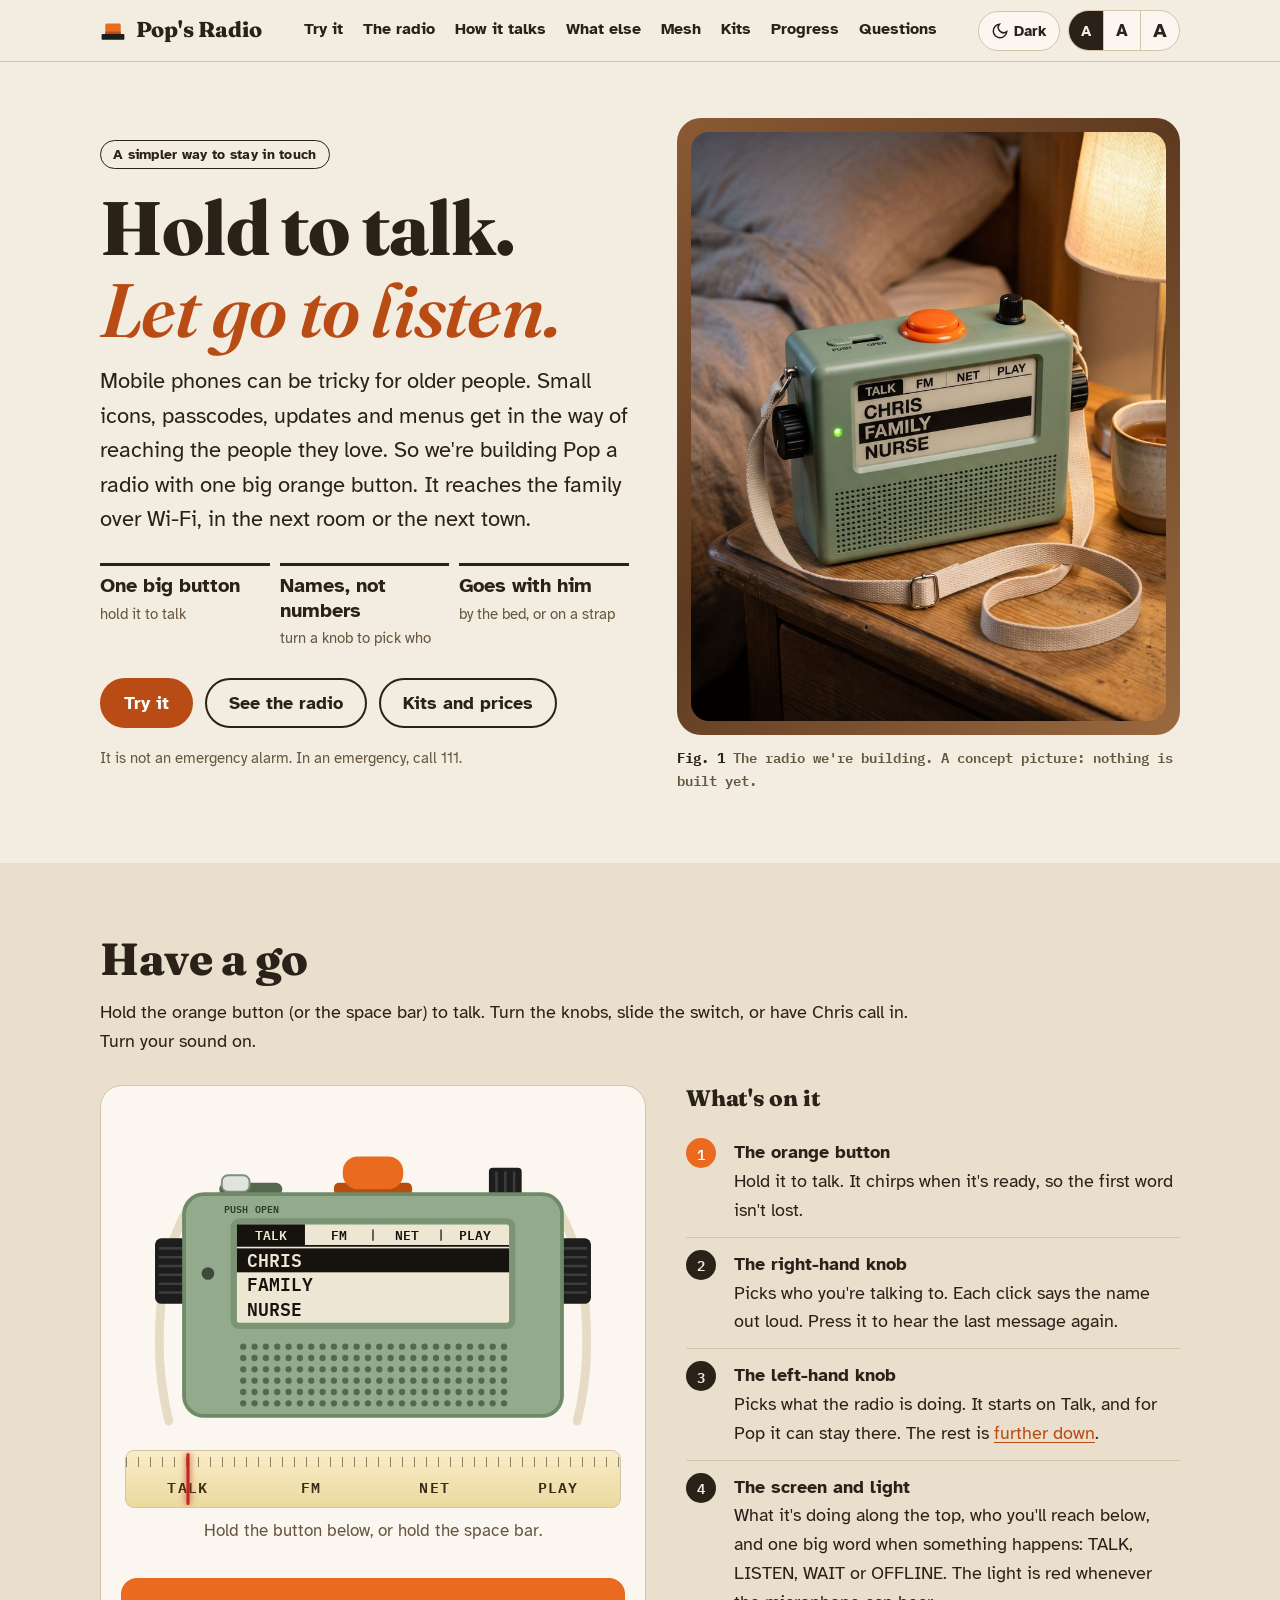
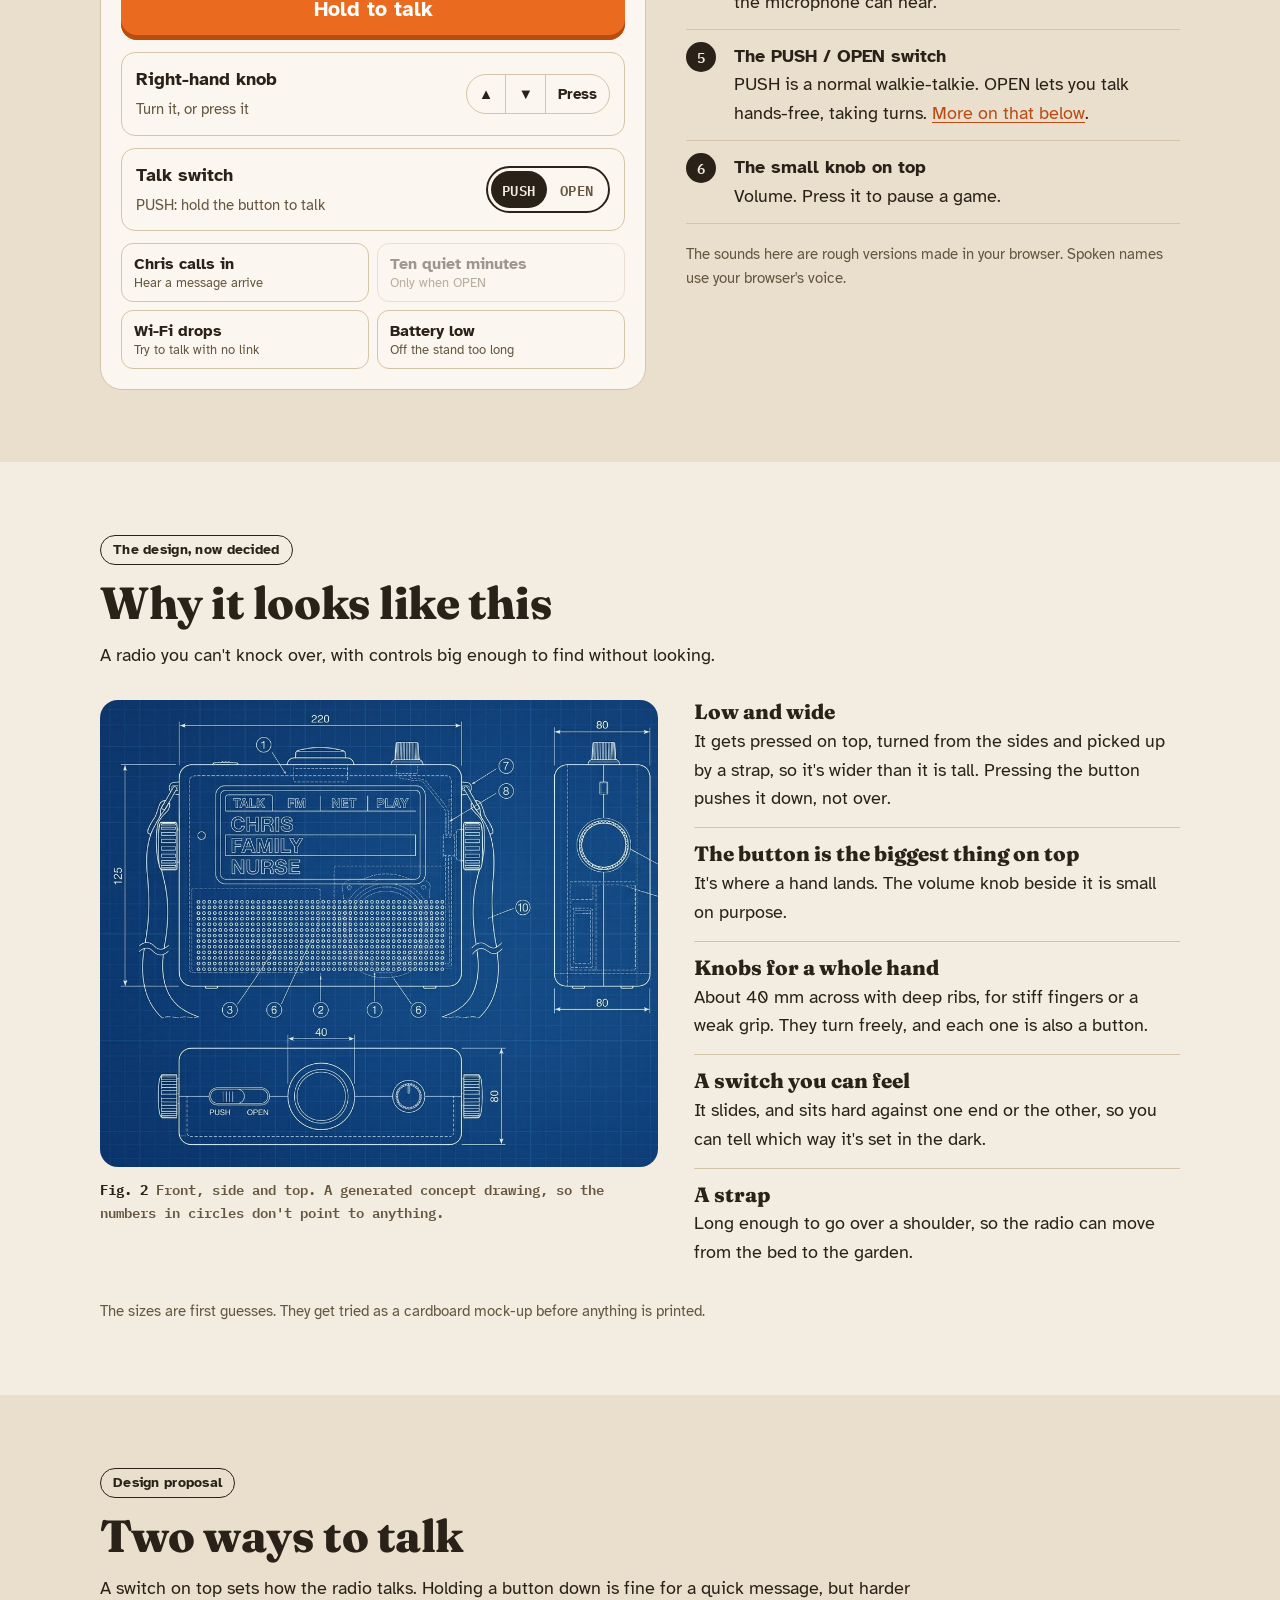
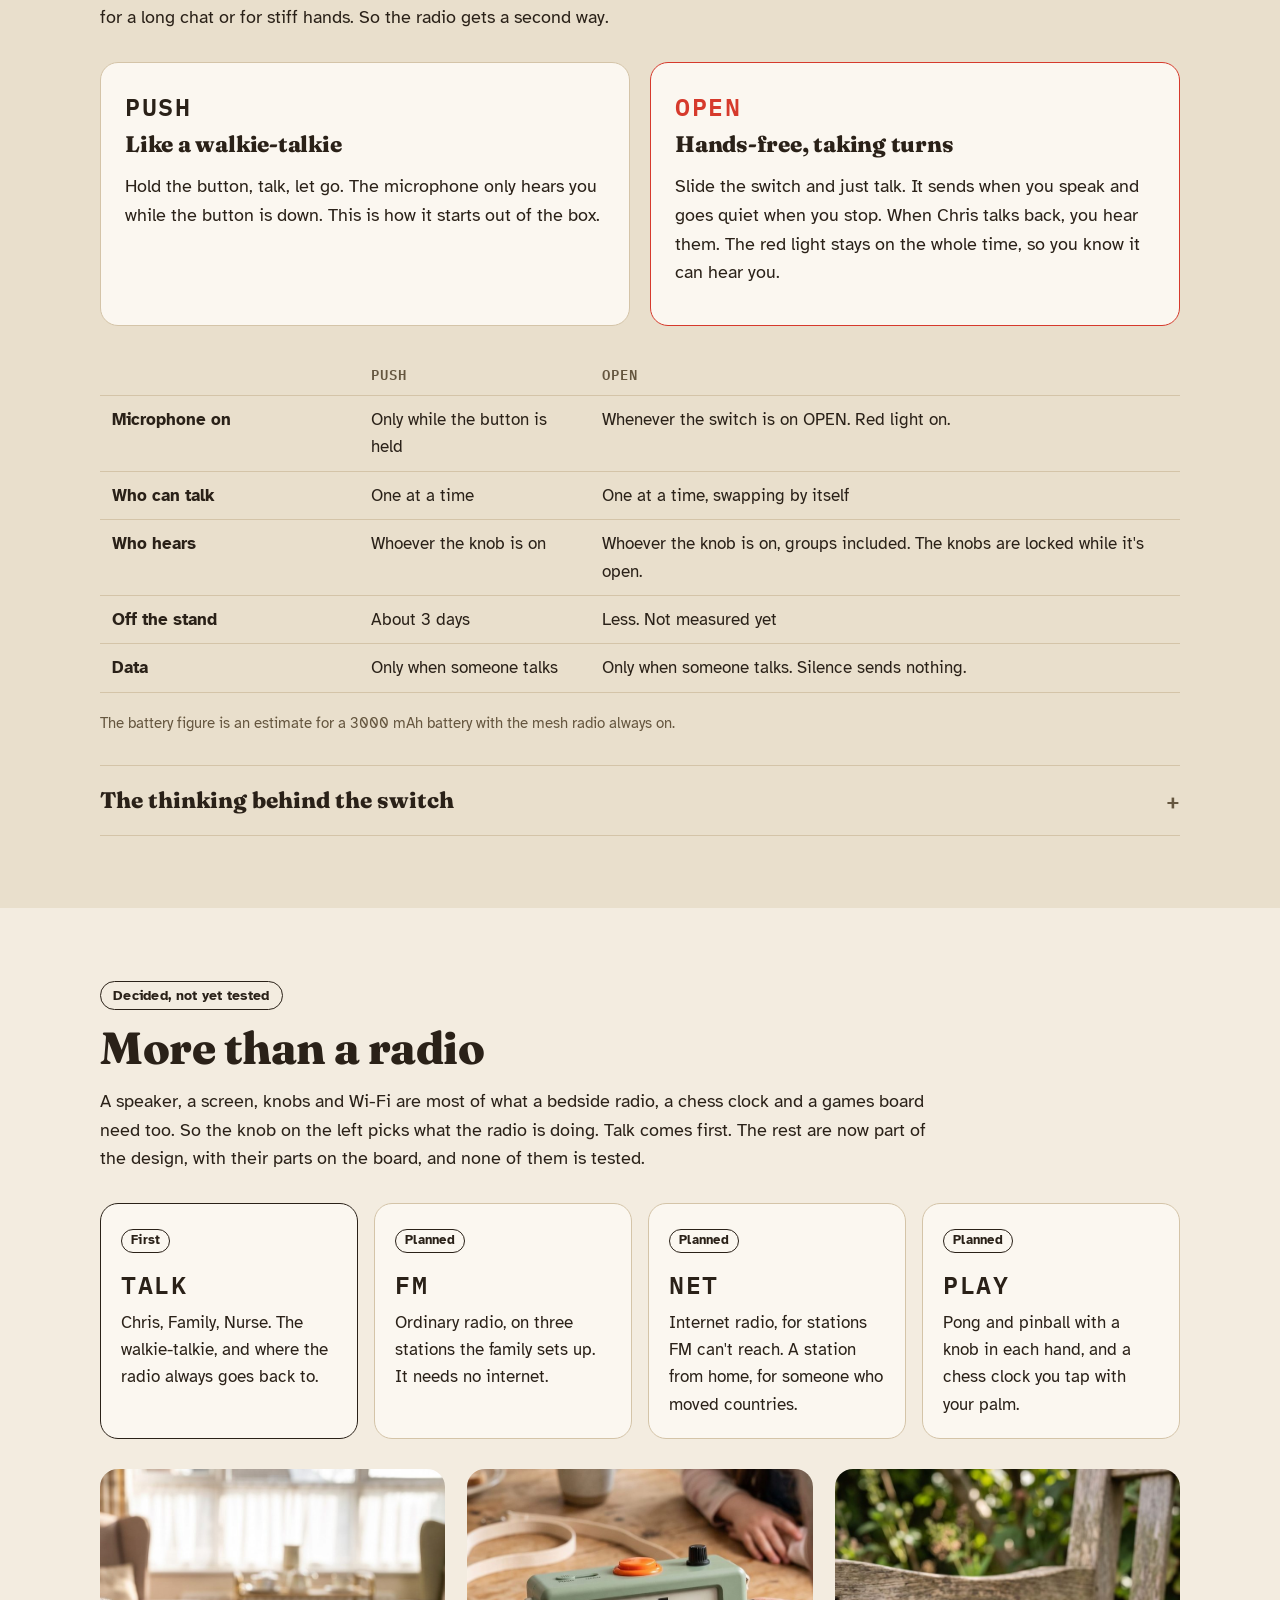
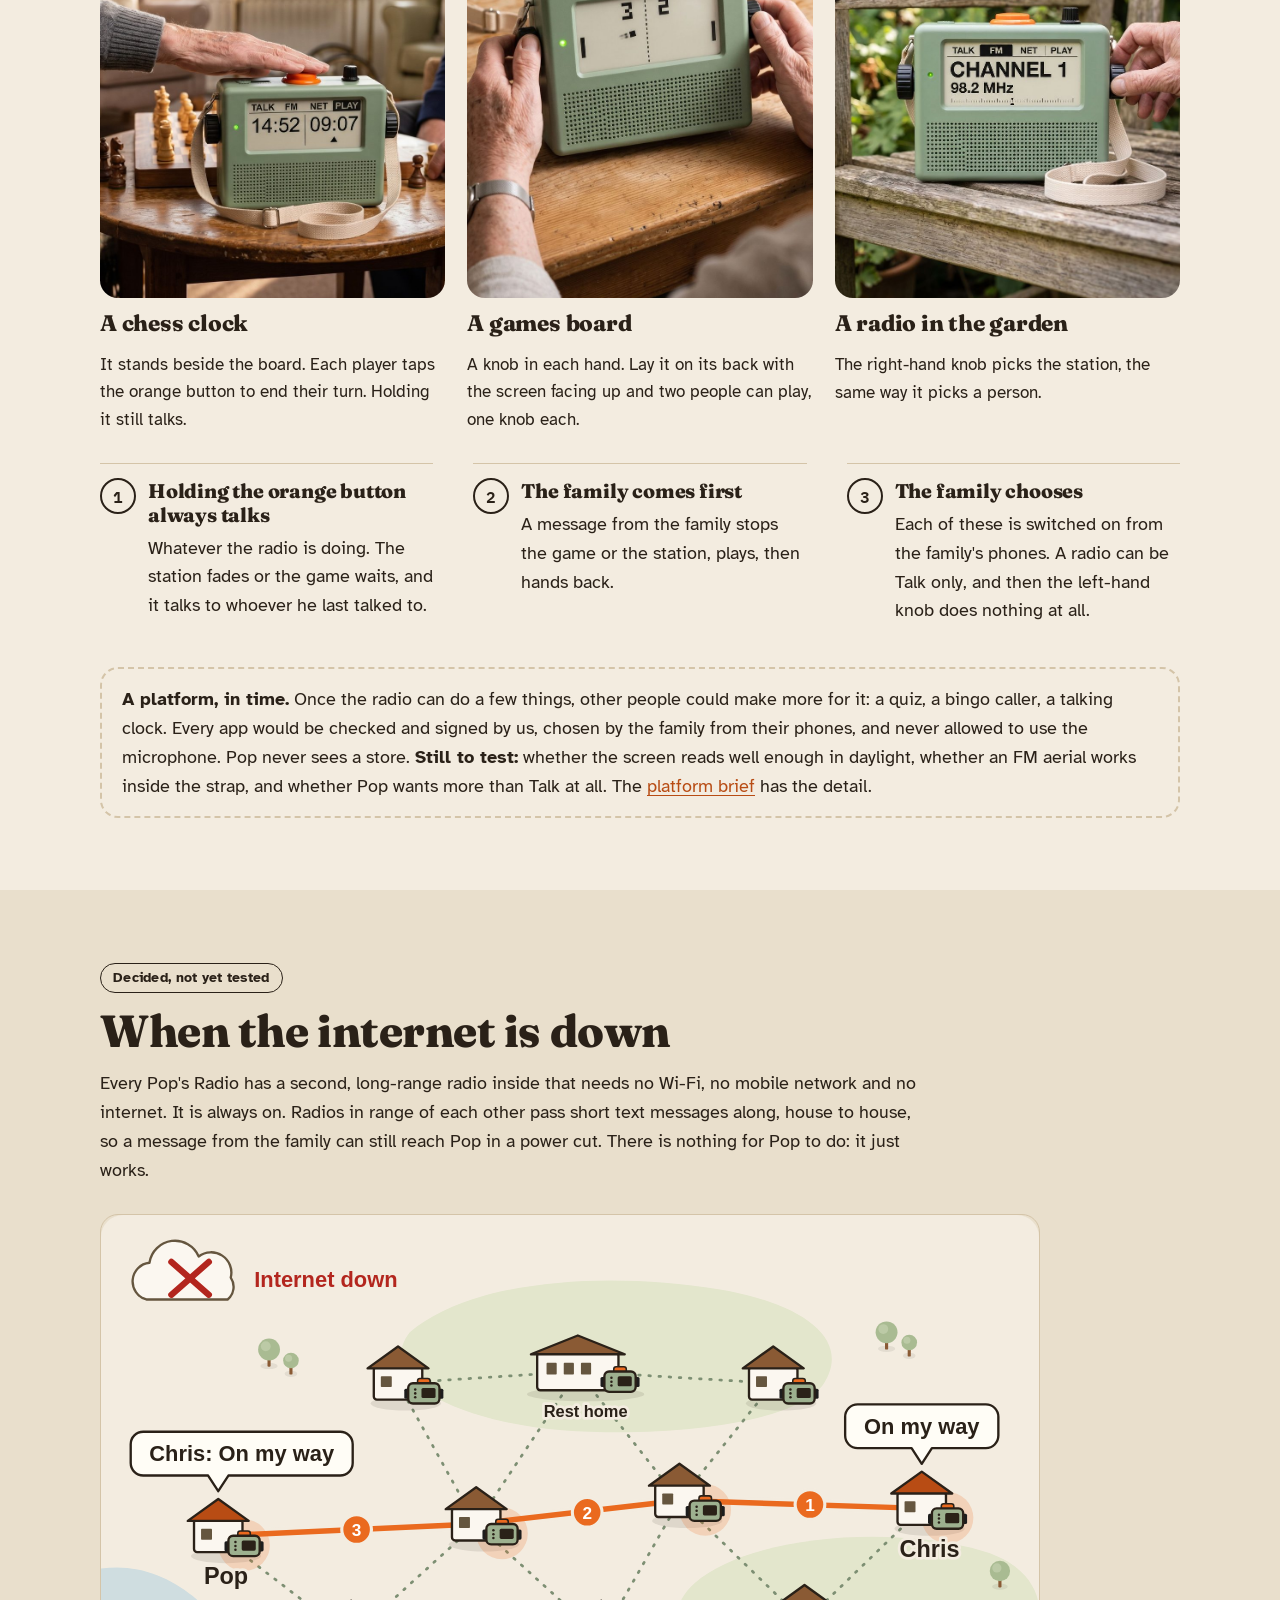
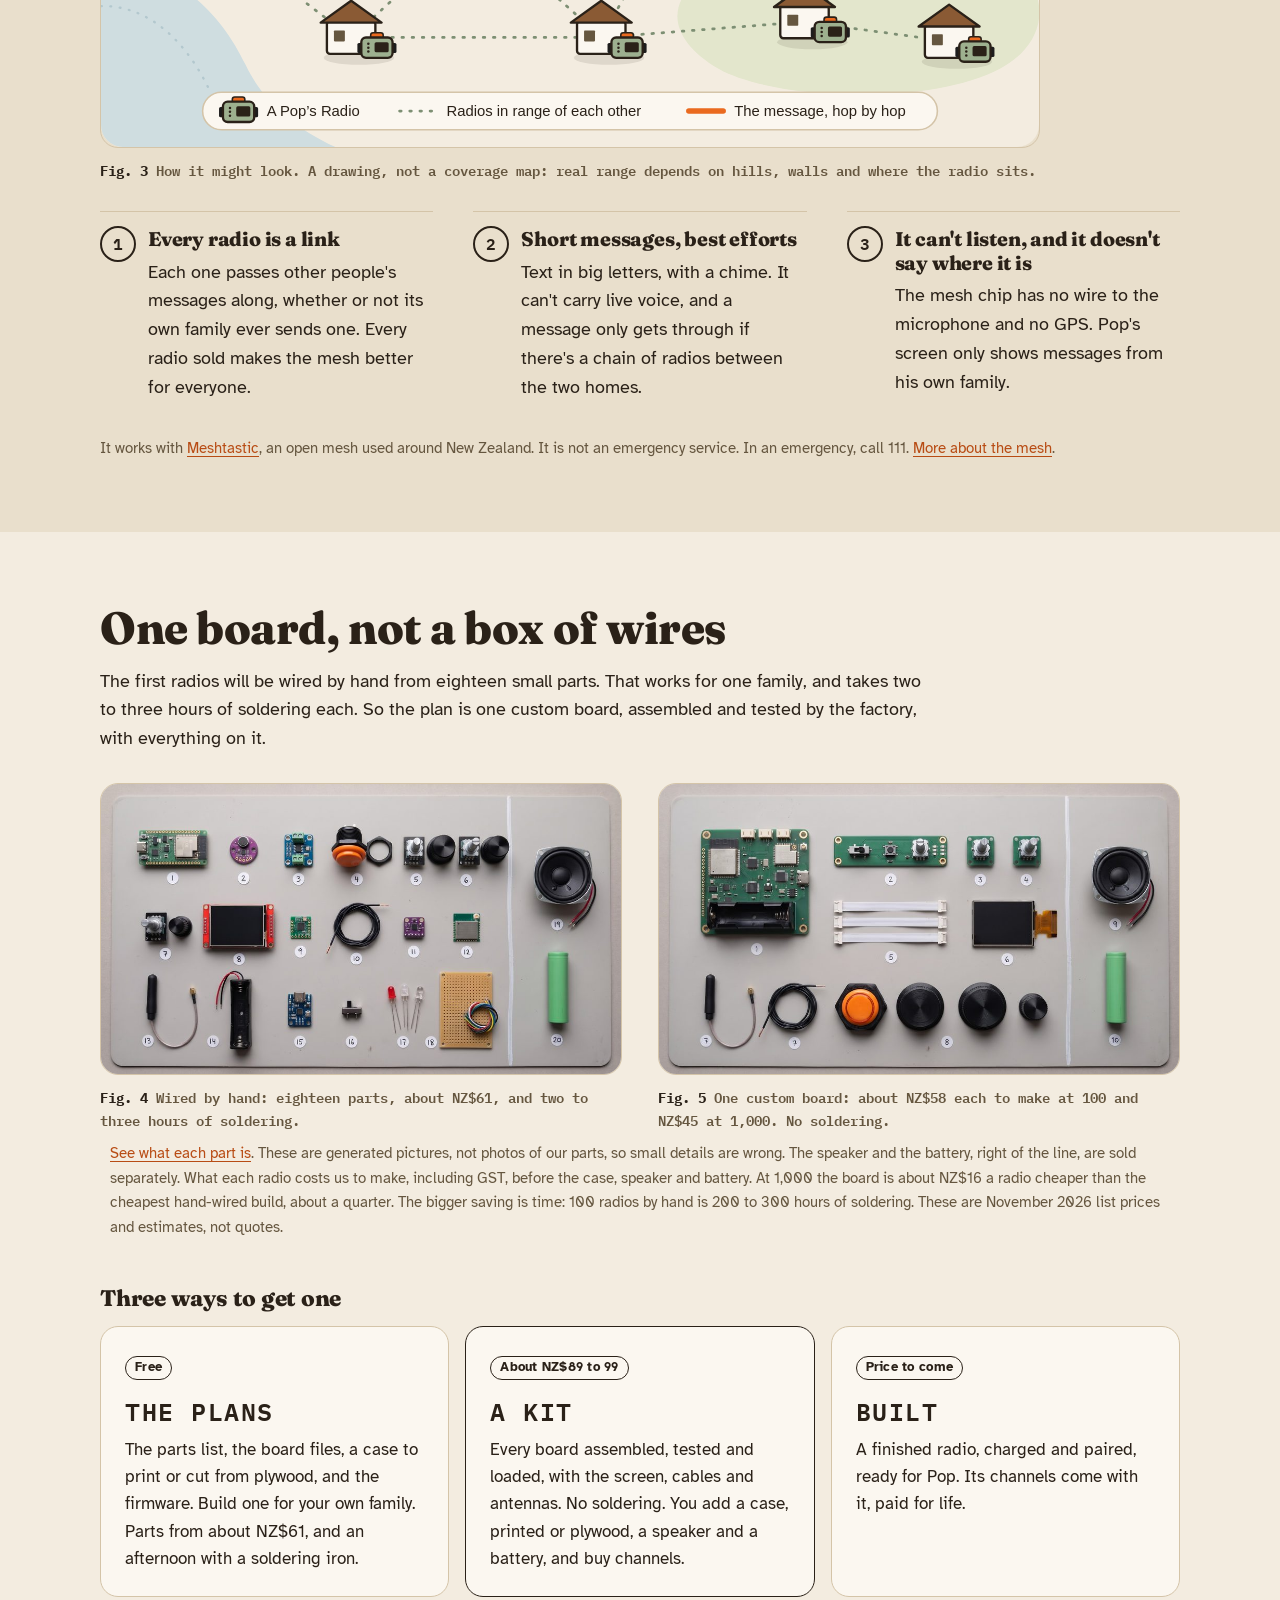
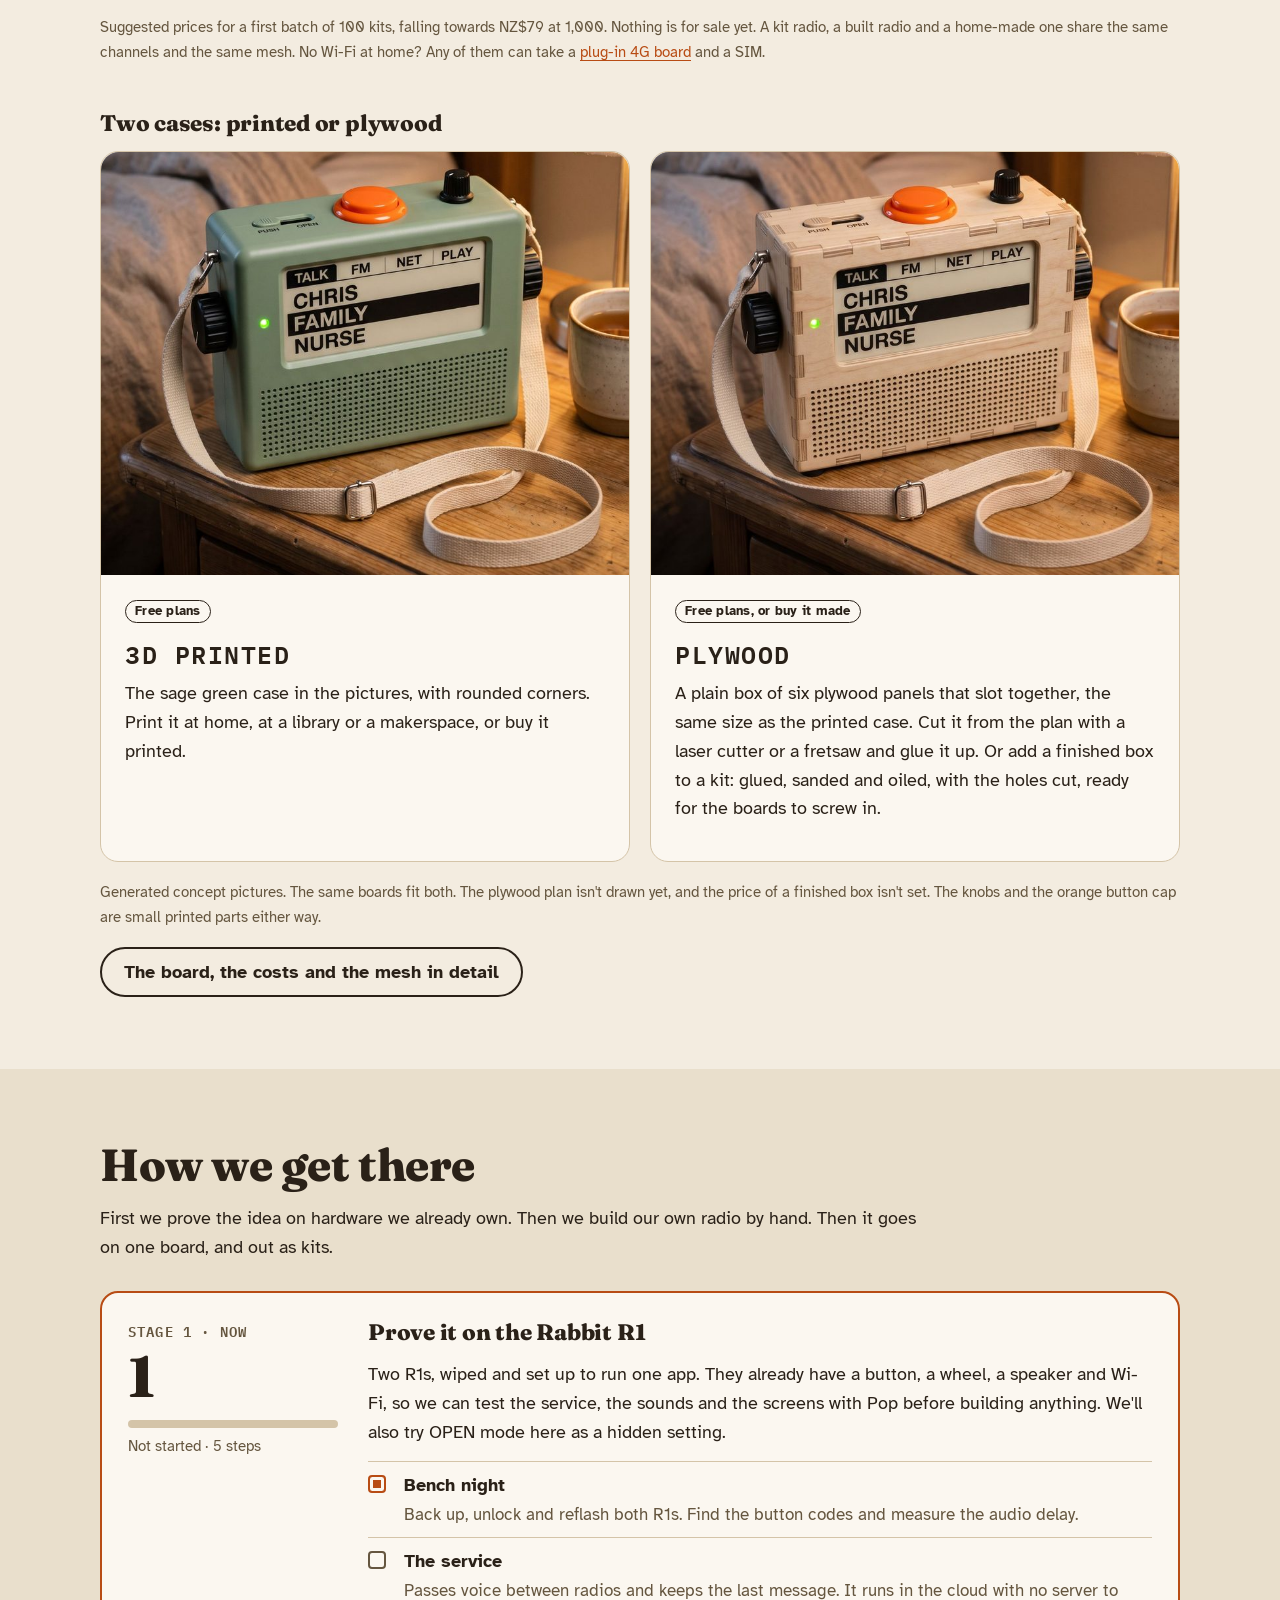
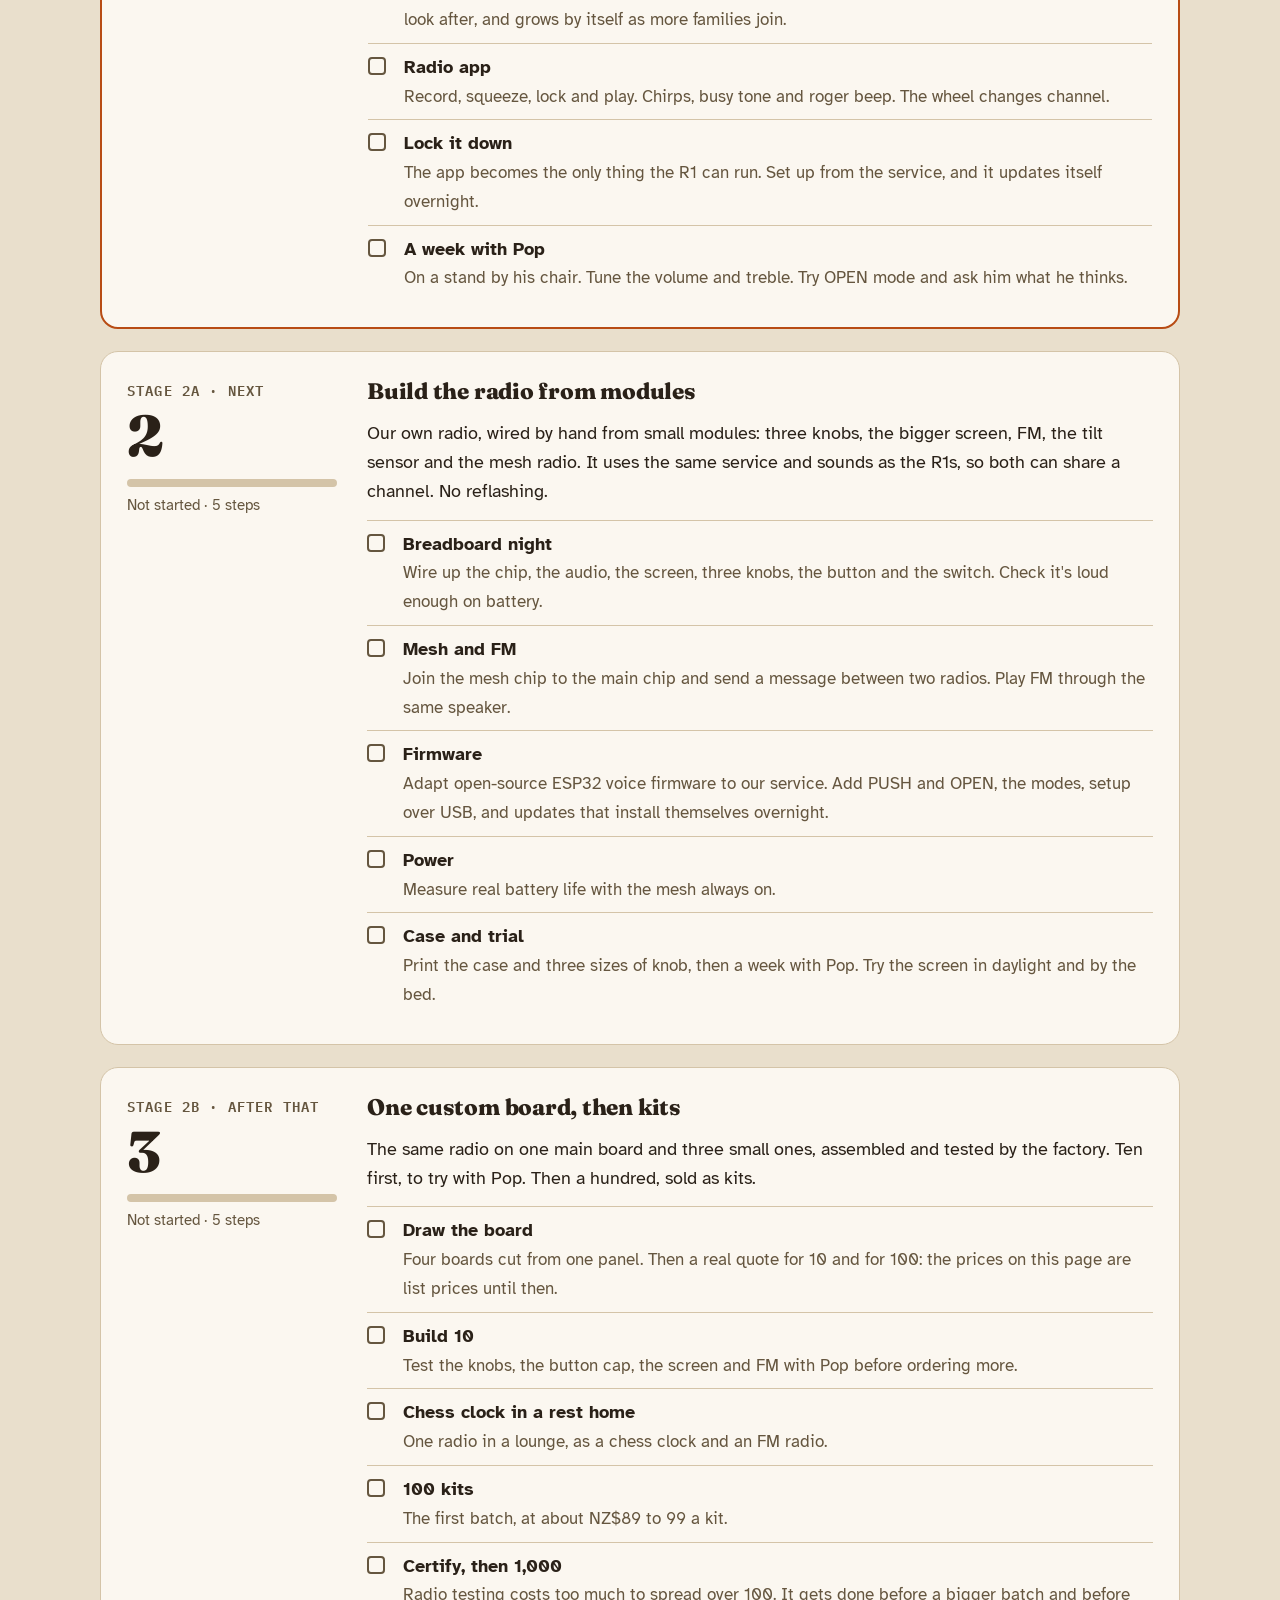
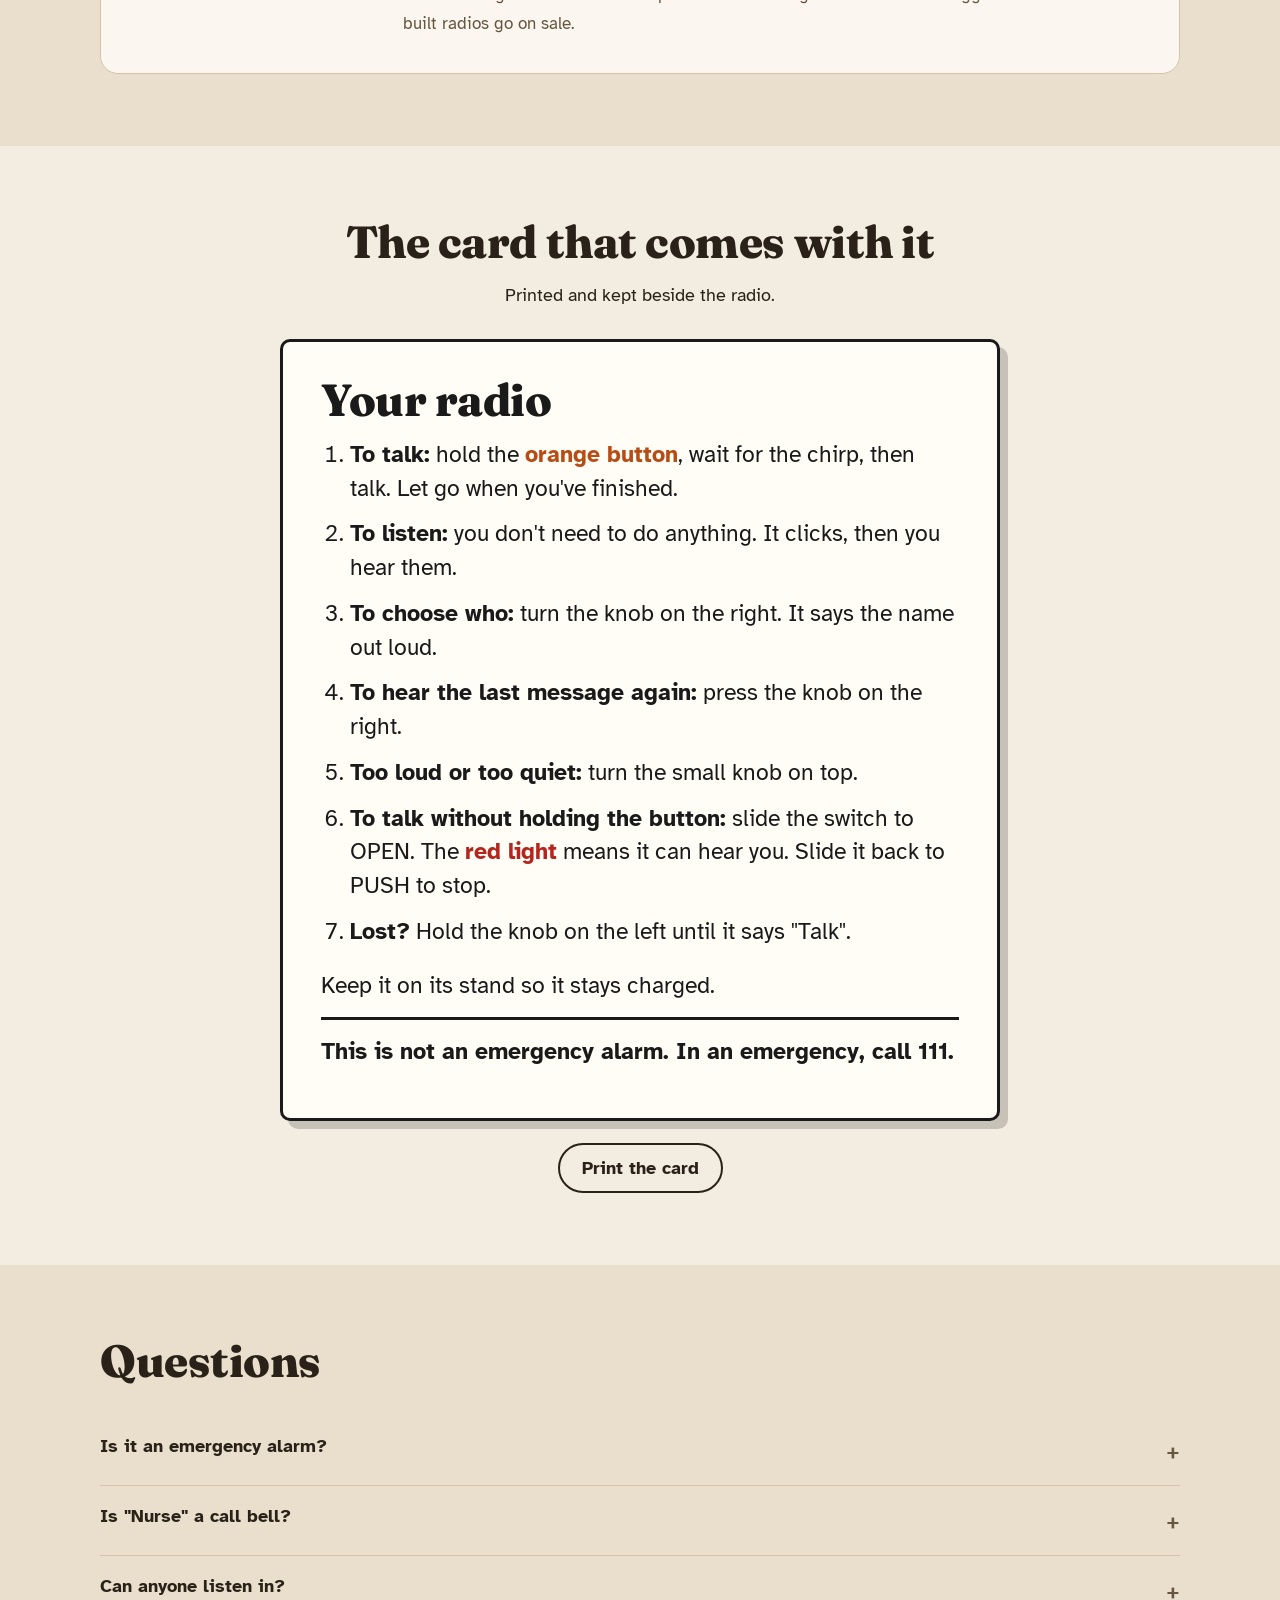
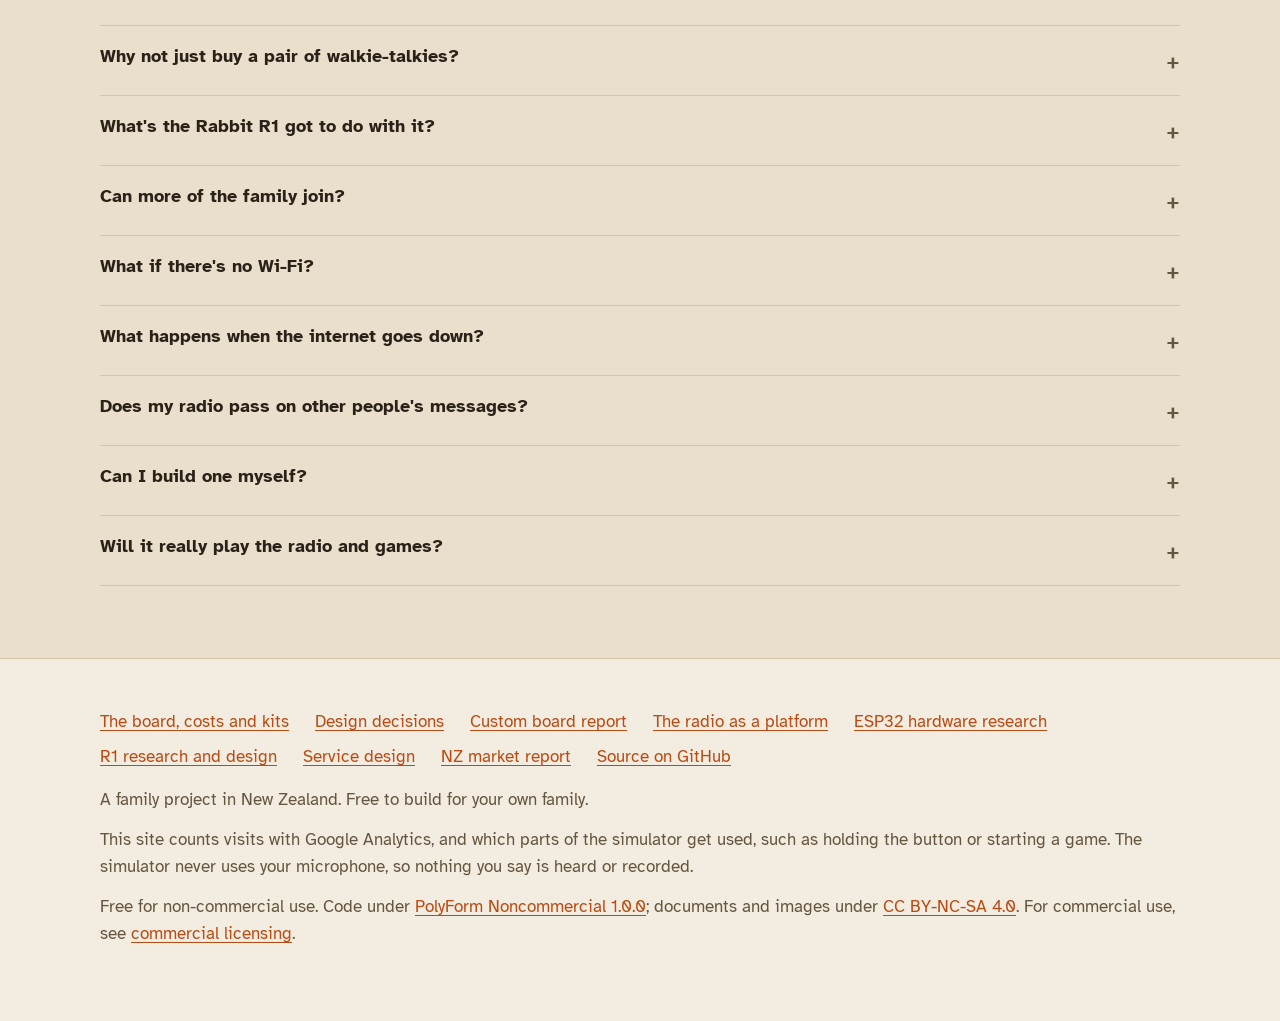
==== commit 0236e9ff: "Decide 4G as a plug-in board for homes without Wi-Fi Decision 12: the modem, SIM holder and antenna " ====
--- a/index.html
+++ b/index.html
@@ -378,7 +378,7 @@
         <p>A finished radio, charged and paired, ready for Pop. Its channels come with it, paid for life.</p>
       </div>
     </div>
-    <p class="small muted aside">Suggested prices for a first batch of 100 kits, falling towards NZ$79 at 1,000. Nothing is for sale yet. A kit radio, a built radio and a home-made one share the same channels and the same mesh.</p>
+    <p class="small muted aside">Suggested prices for a first batch of 100 kits, falling towards NZ$79 at 1,000. Nothing is for sale yet. A kit radio, a built radio and a home-made one share the same channels and the same mesh. No Wi-Fi at home? Any of them can take a <a href="build.html#kits">plug-in 4G board</a> and a SIM.</p>
 
     <h3 class="sub">Two cases: printed or plywood</h3>
     <div class="modes">
@@ -447,6 +447,7 @@
     <details><summary>Why not just buy a pair of walkie-talkies?</summary><p>If you live within a kilometre or two, a pair of licence-free UHF radios for about $80 is simpler. They fall down on distance, hills, privacy (anyone can tune in), replaying missed messages and telling family when the battery is low.</p></details>
     <details><summary>What's the Rabbit R1 got to do with it?</summary><p>The R1 is a small gadget that happens to have a button, a wheel, a speaker and Wi-Fi. We already own two, so they're the quickest way to test the idea with Pop. Rabbit has stopped making them and the battery is short, so it isn't the final radio.</p></details>
     <details><summary>Can more of the family join?</summary><p>Yes. Each channel can hold several radios, and the right-hand knob picks the channel. OPEN works on group channels too: everyone on the channel can then hear, and still only one person talks at a time.</p></details>
+    <details><summary>What if there's no Wi-Fi?</summary><p>Plug in the 4G board and put in a SIM, and the radio talks over mobile data instead. It can be added to any radio, then or later, with a screwdriver. The family pays for the mobile plan, about $104 to $120 a year on prepay, separate from channels.</p></details>
     <details><summary>What happens when the internet goes down?</summary><p>Talking needs Wi-Fi or mobile data, so hold to talk stops. The mesh radio carries on: the family can send a short text that shows in big letters, with a chime. There is nothing for Pop to do: the mesh is just another way for the radio to connect, and it uses it by itself. The family needs a mesh radio at their end too: another Pop's Radio, or any Meshtastic radio. A message only gets through if there are enough radios between the two homes, so it's best efforts, not a promise.</p></details>
     <details><summary>Does my radio pass on other people's messages?</summary><p>Yes, always. That's what makes it a mesh. They are short text packets, passed along and never shown on Pop's screen. The mesh chip isn't wired to the microphone, and it never sends a location.</p></details>
     <details><summary>Can I build one myself?</summary><p>Yes. The plans are free for your own family. The easier way will be a kit: the boards arrive assembled and tested, and you add a case, a speaker and a battery with a screwdriver. The case can be 3D printed or made of plywood, from our plans, or bought as a finished plywood box. Nothing is for sale yet.</p></details>
--- a/site.css
+++ b/site.css
@@ -345,3 +345,4 @@
   .two { grid-template-columns: 1fr; }
   .shapes.four { grid-template-columns: 1fr 1fr; }
 }
+.two > .scroll > .cmp { margin-top: 0; }
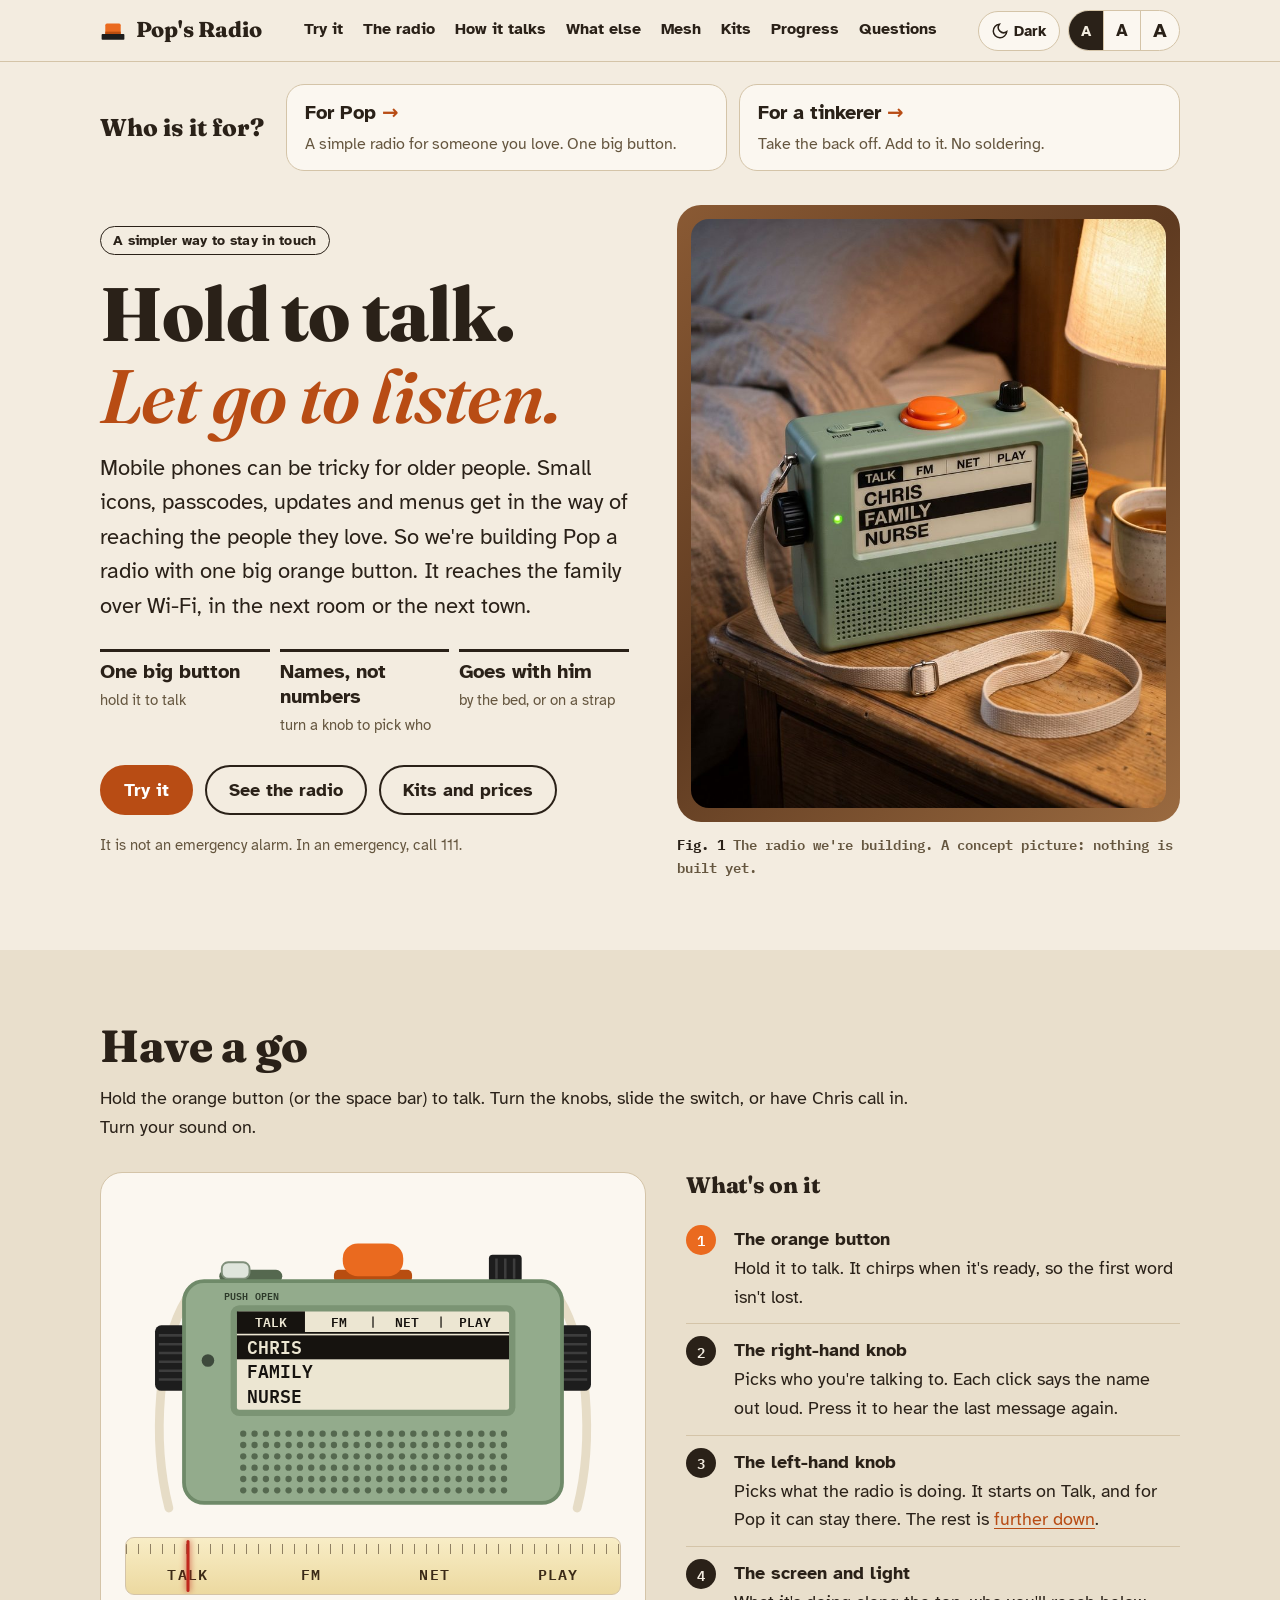
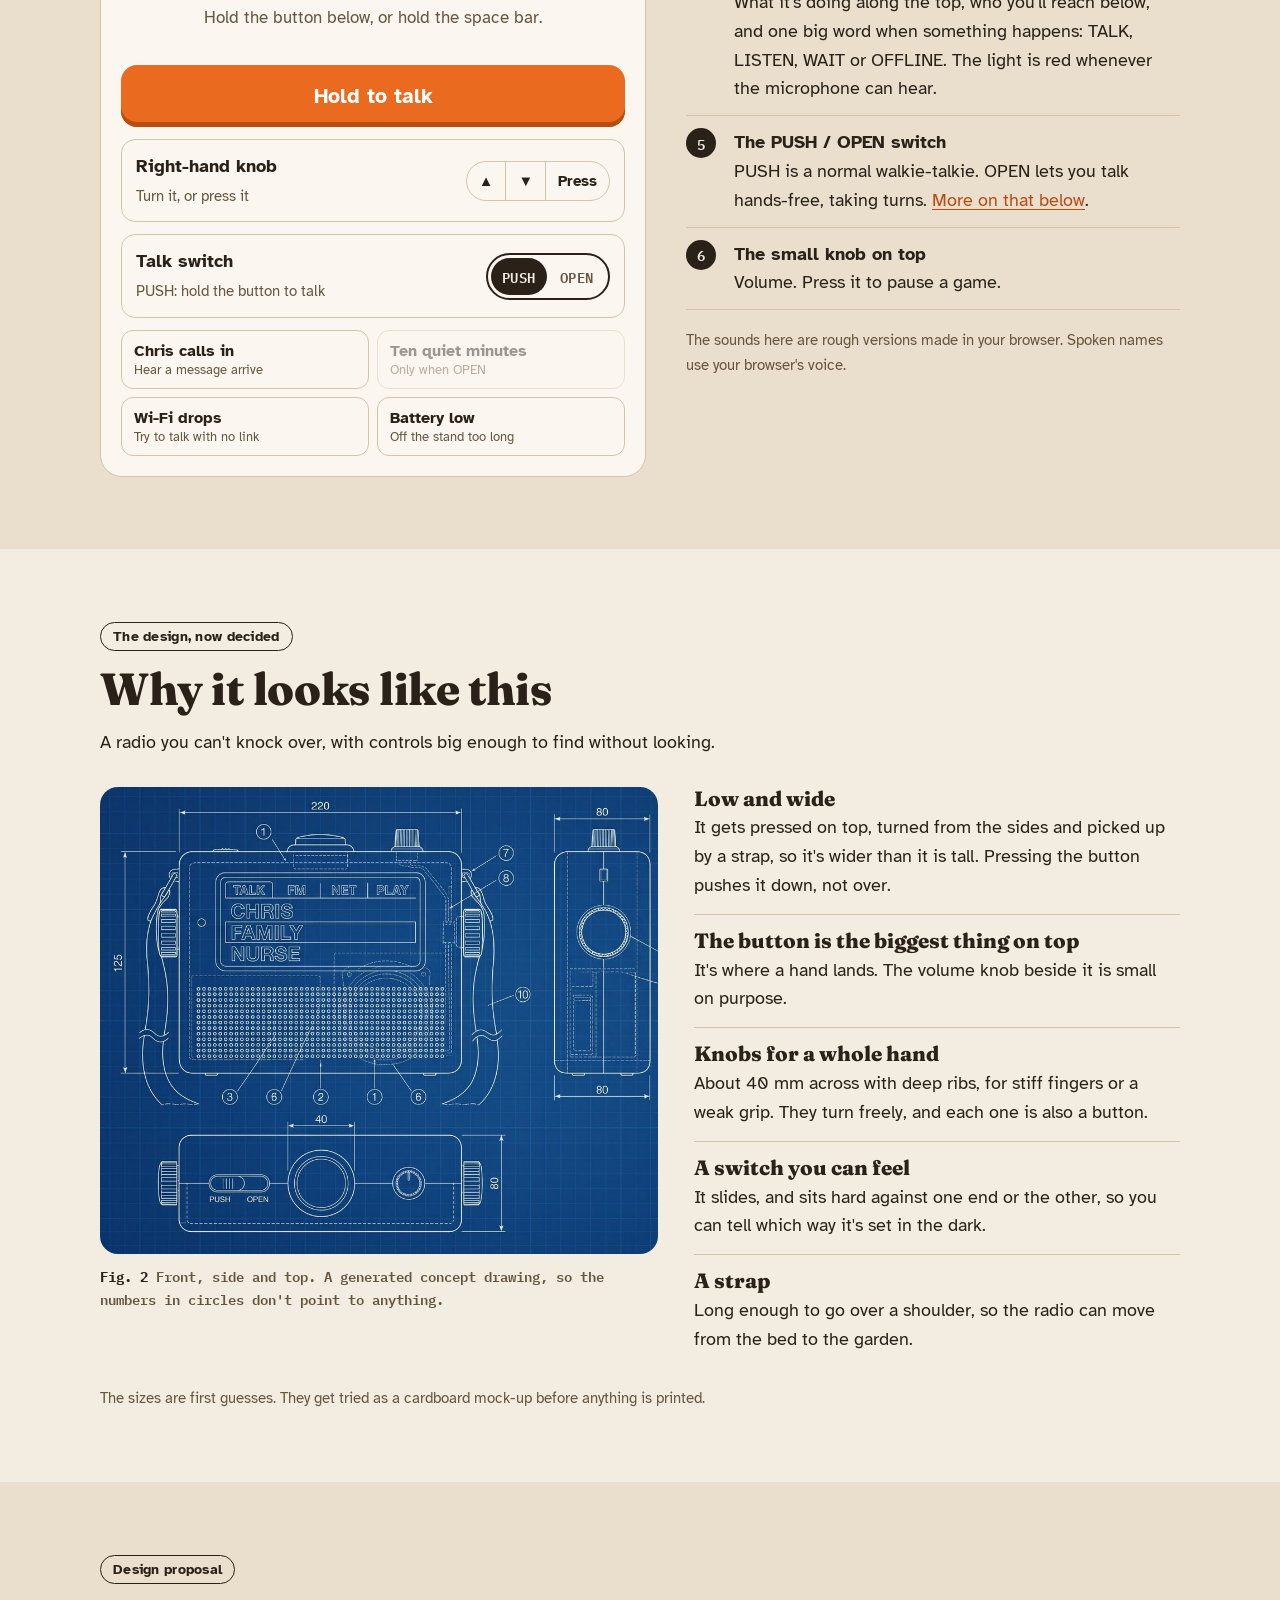
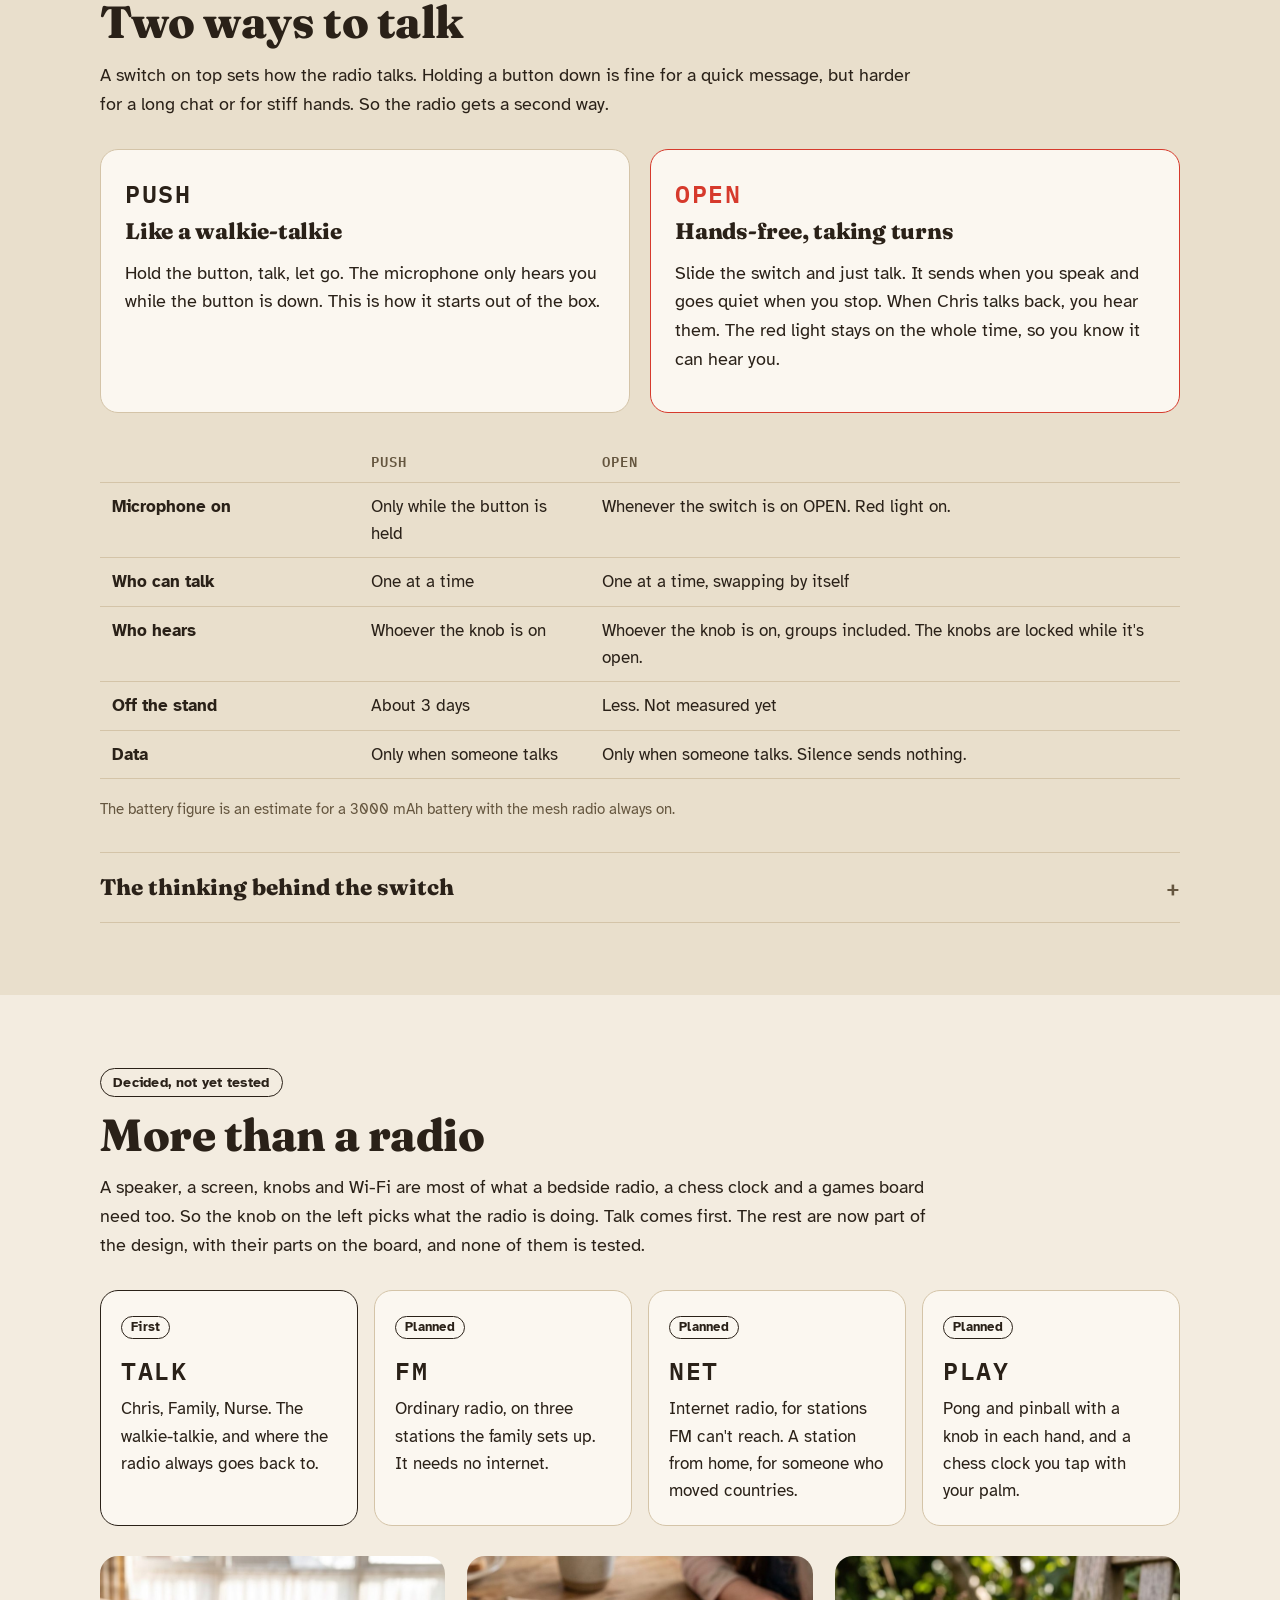
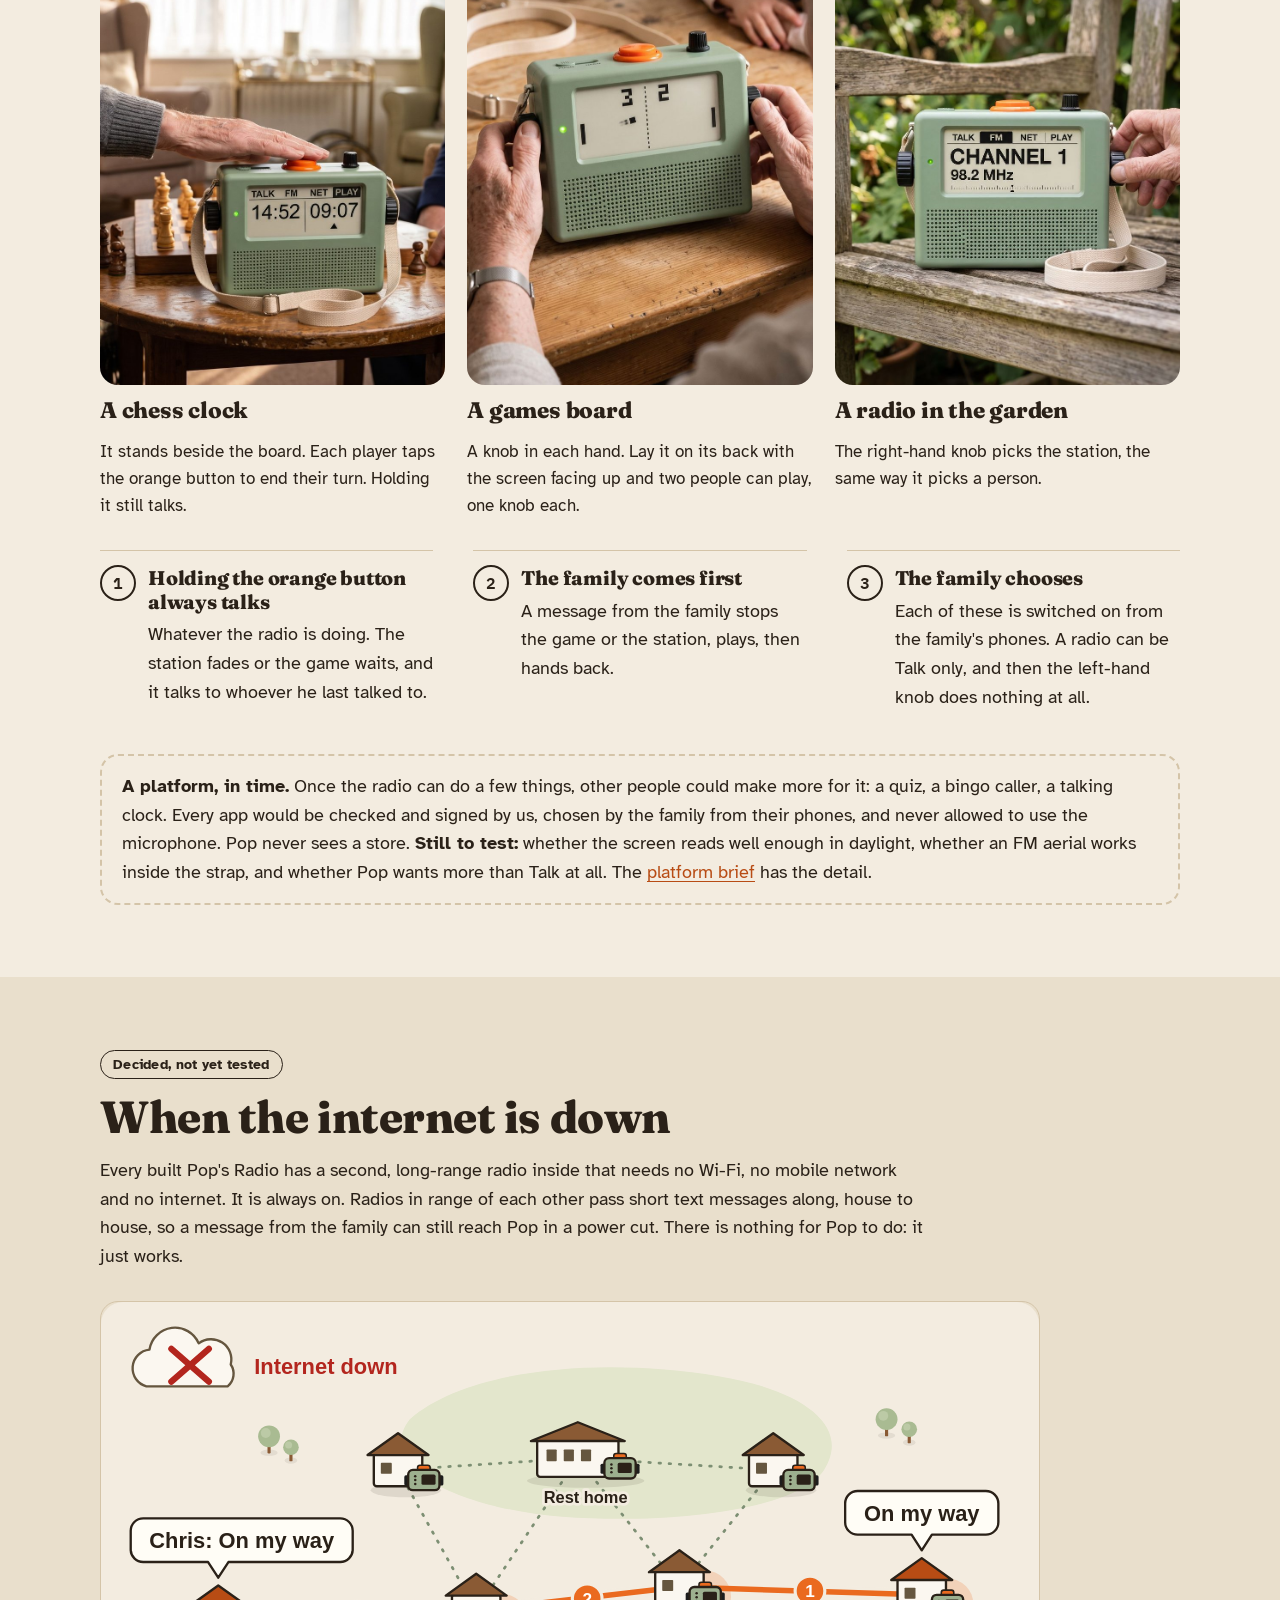
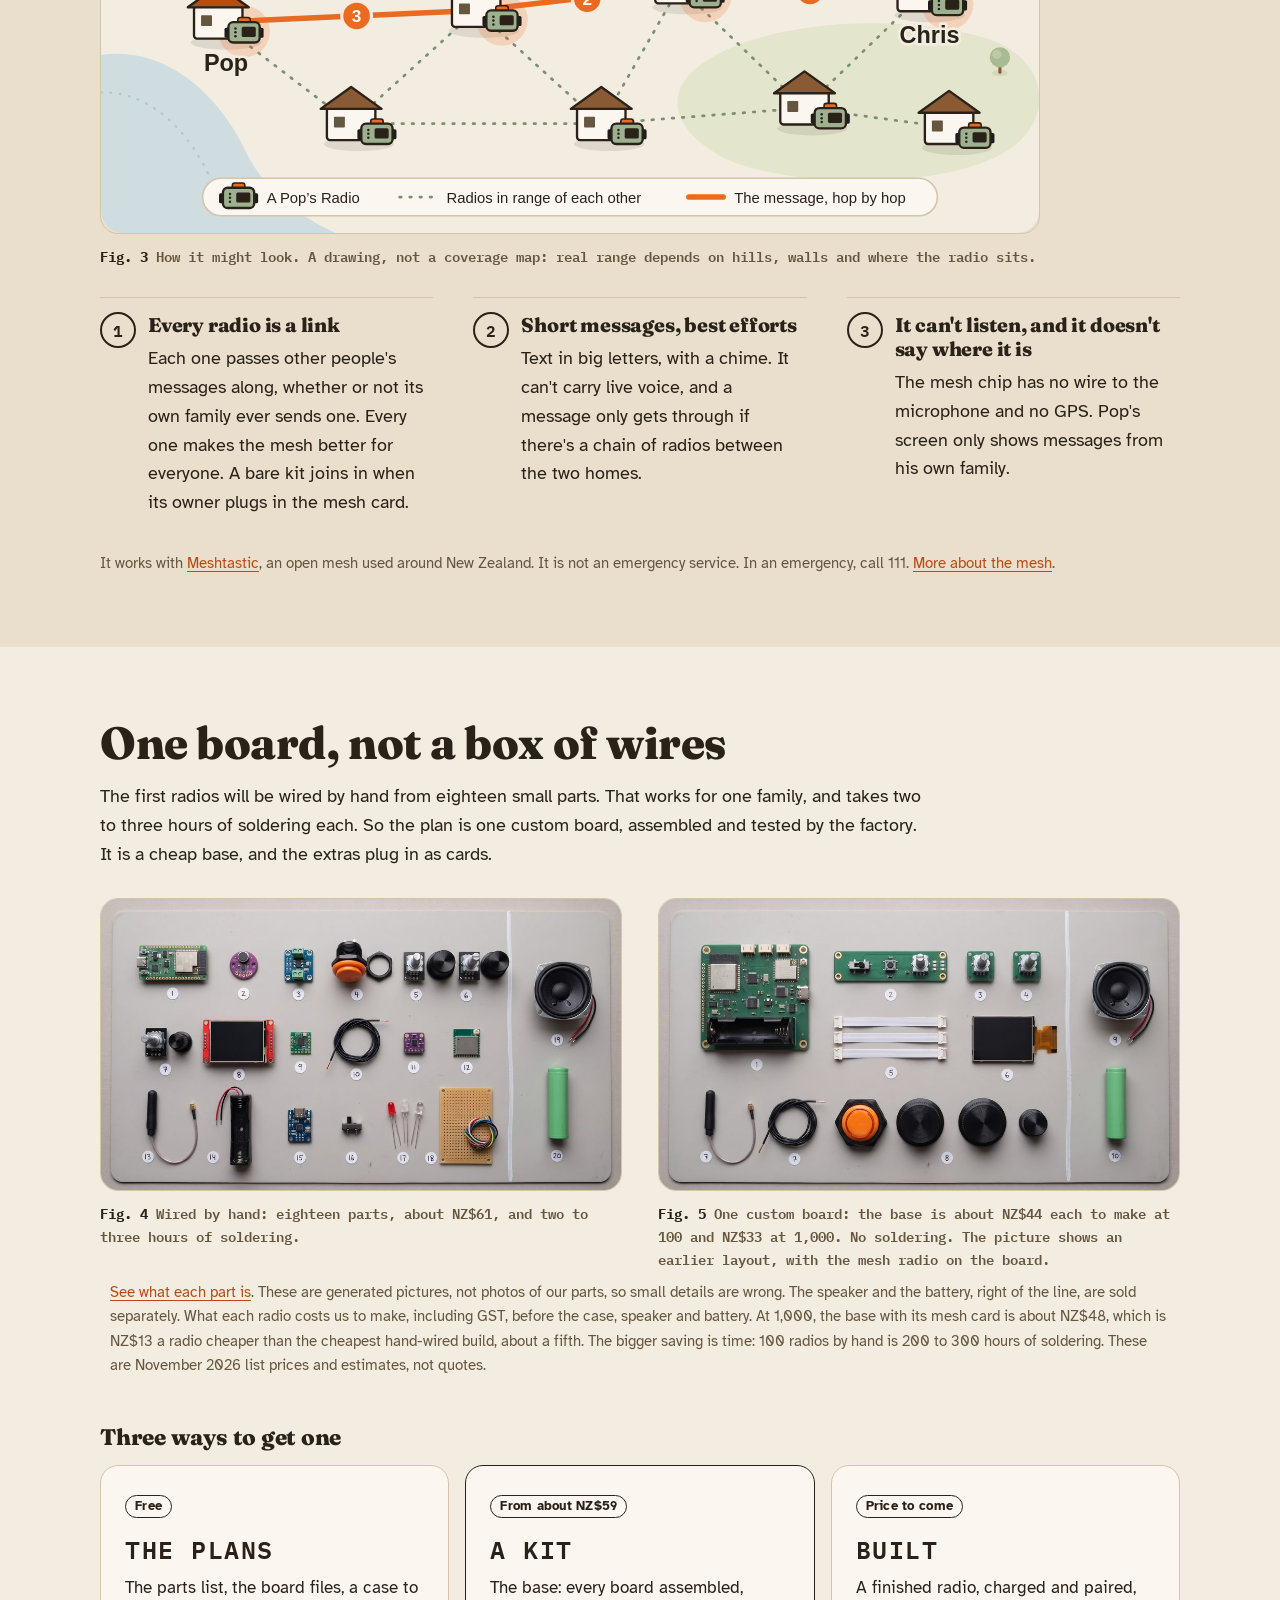
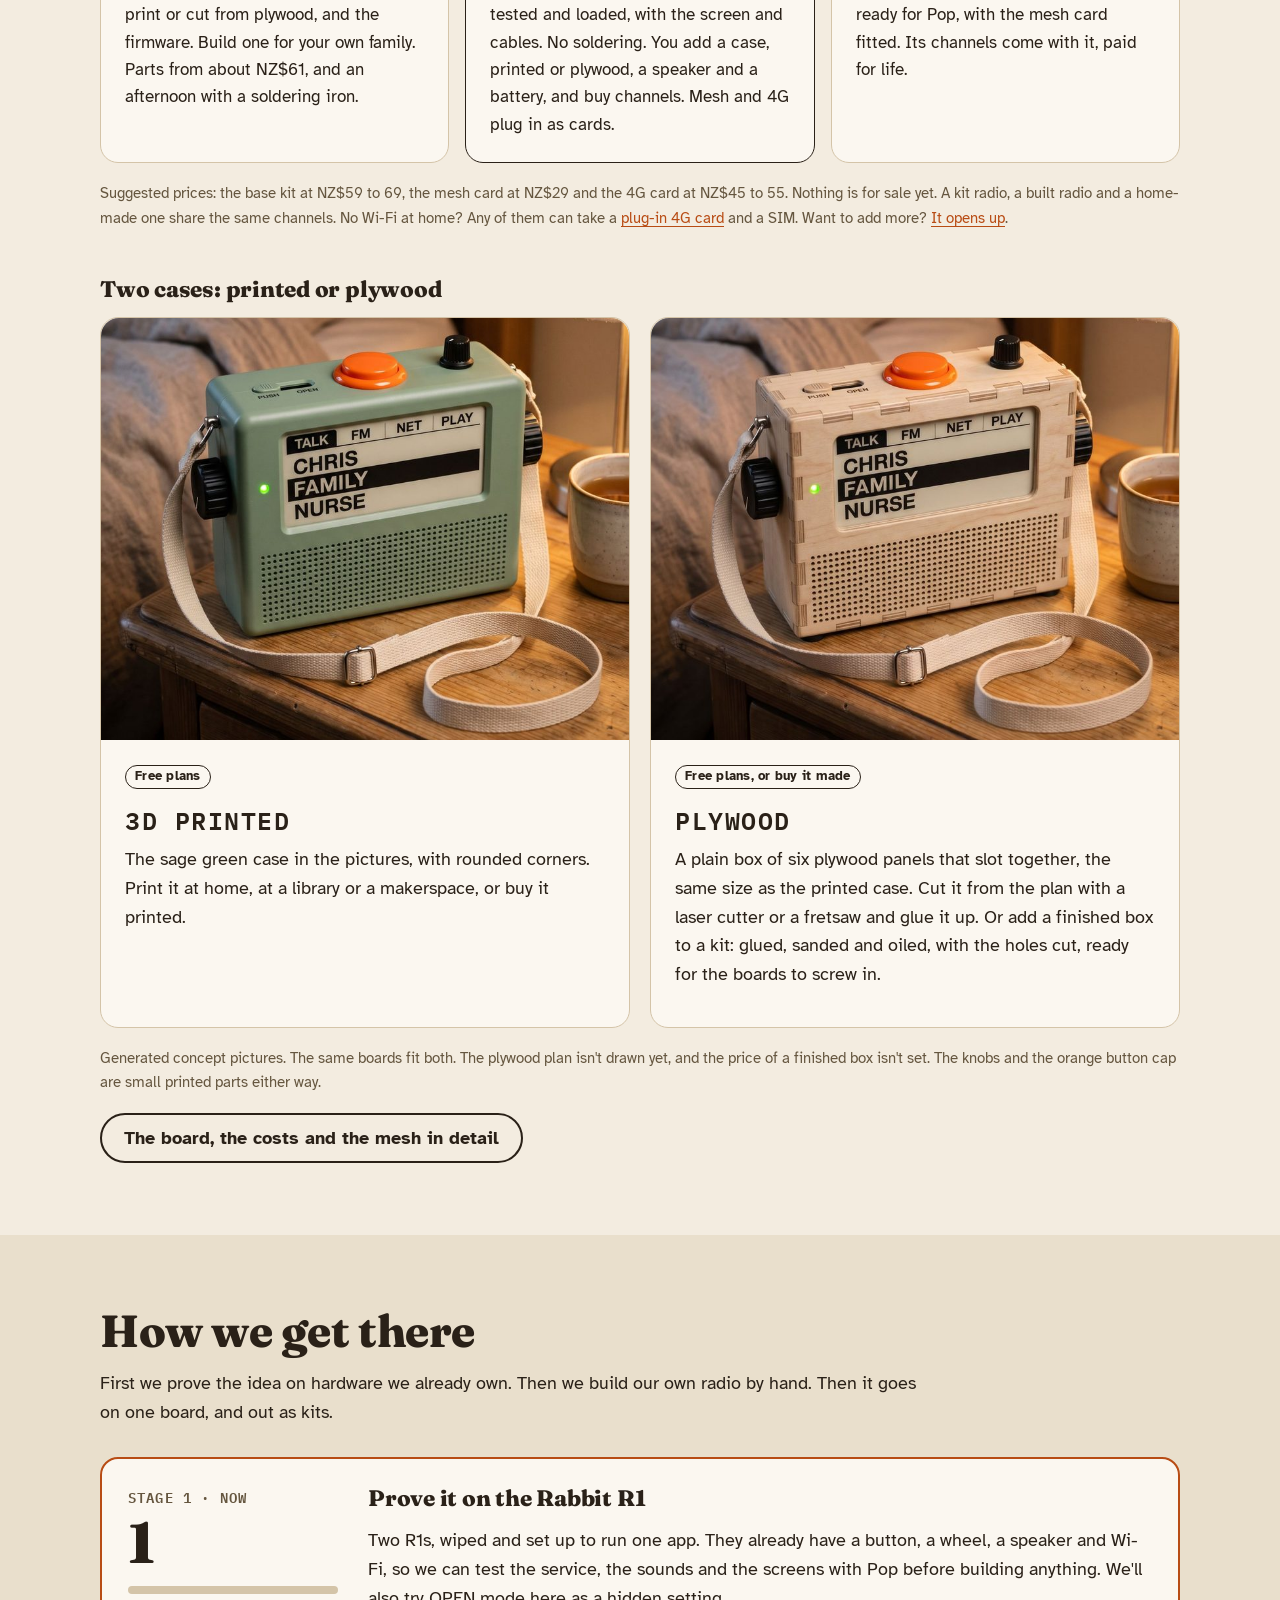
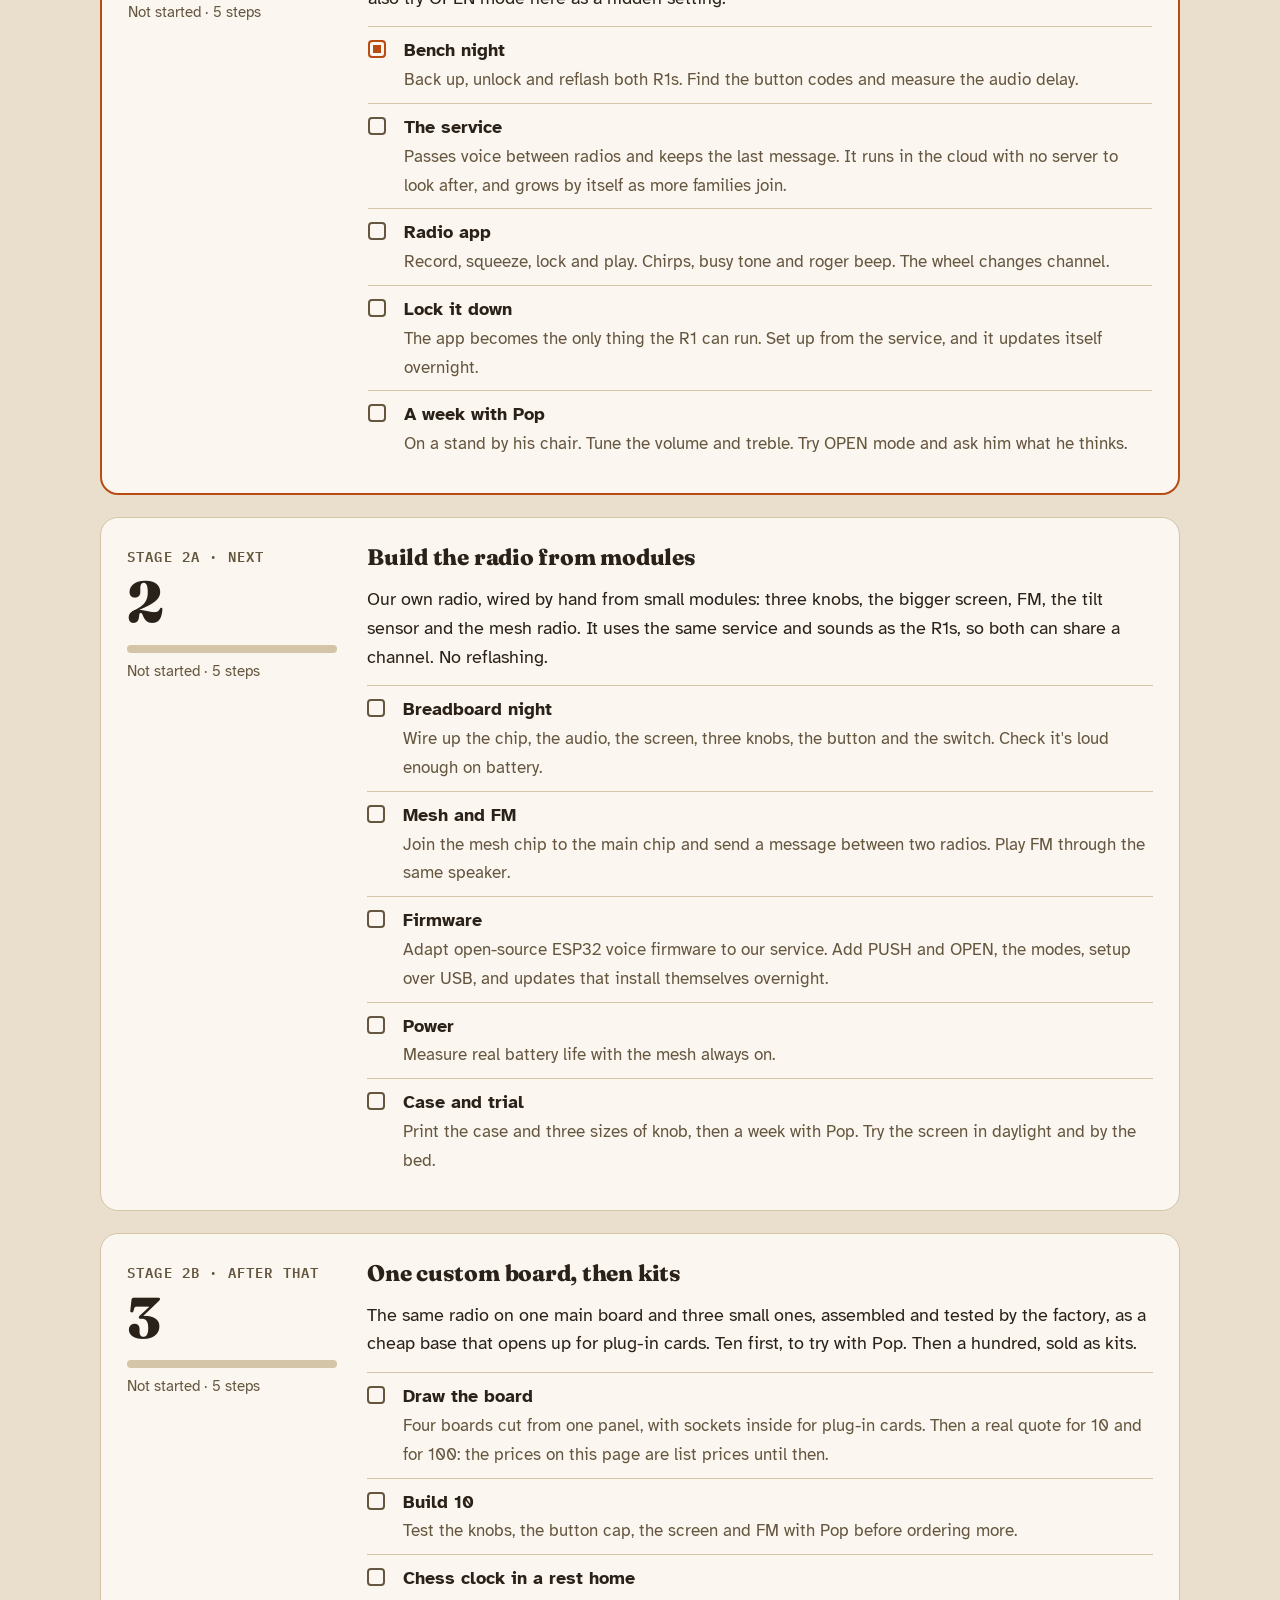
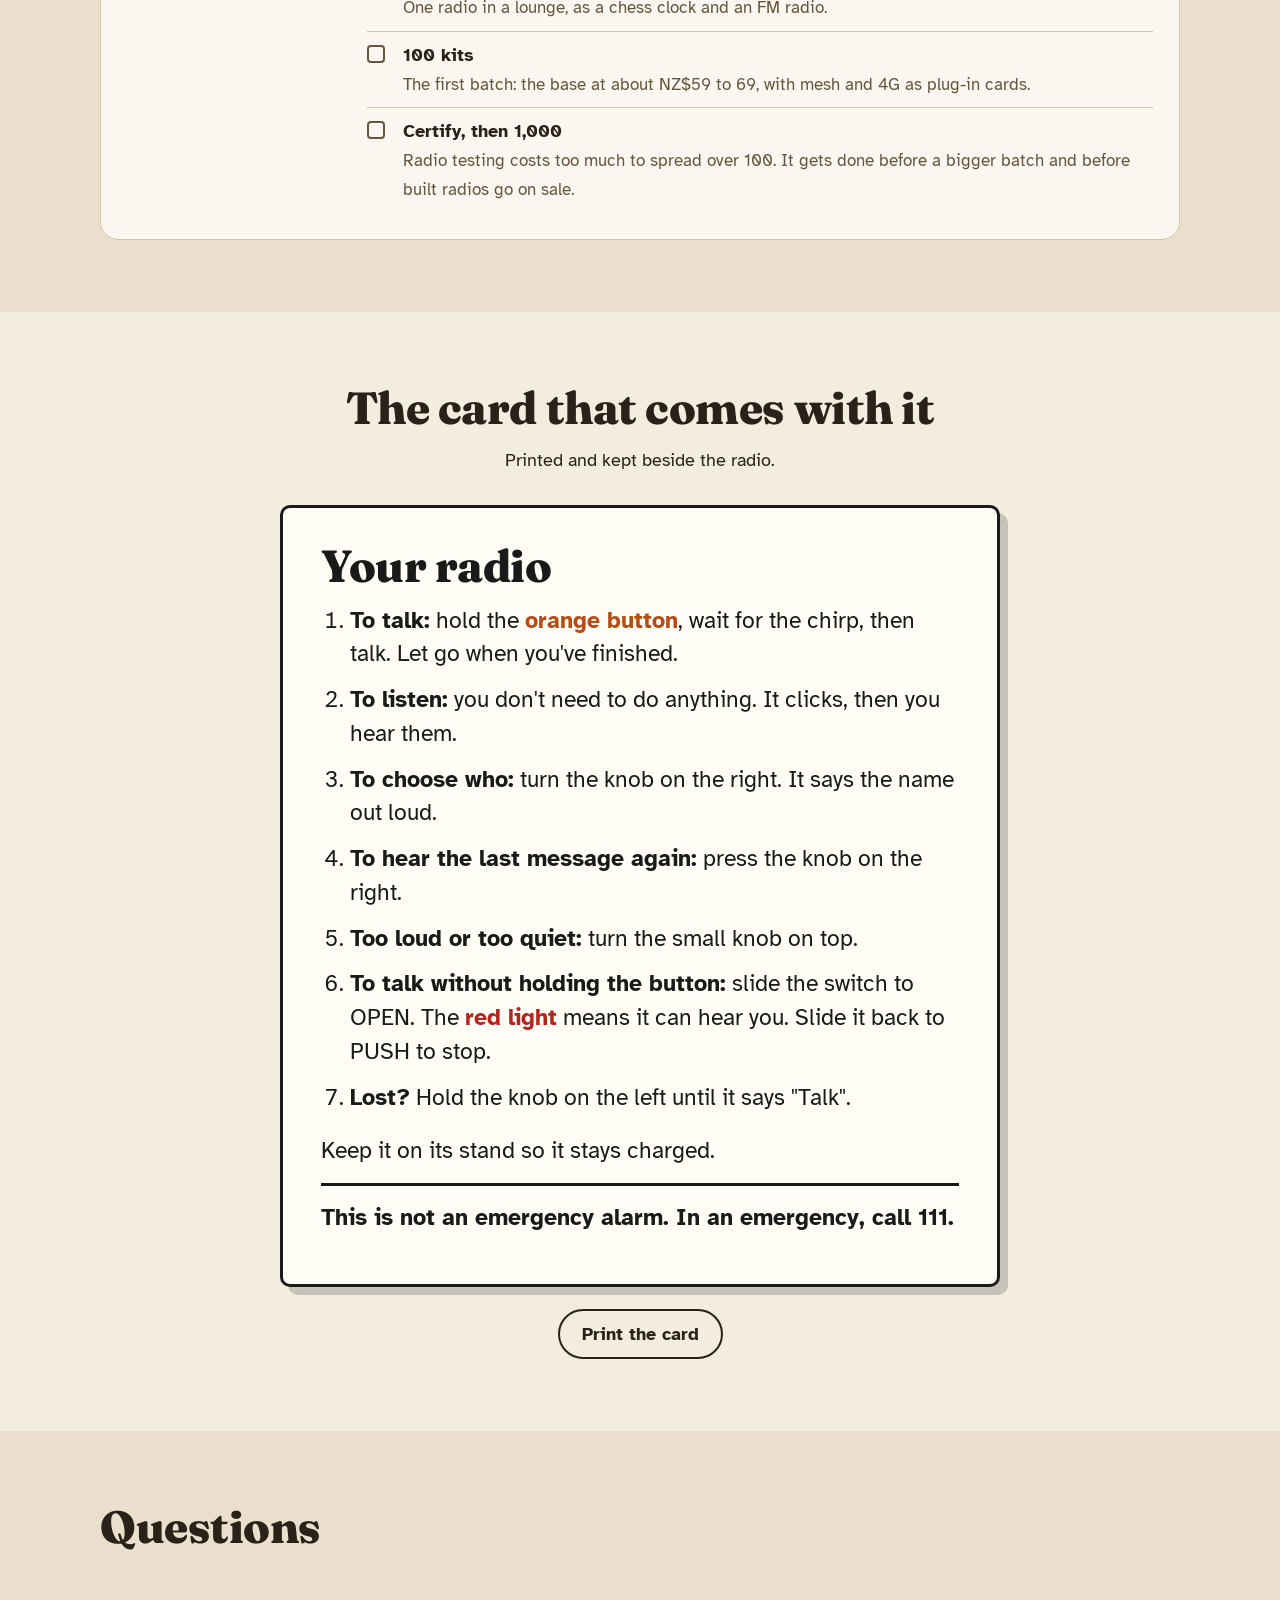
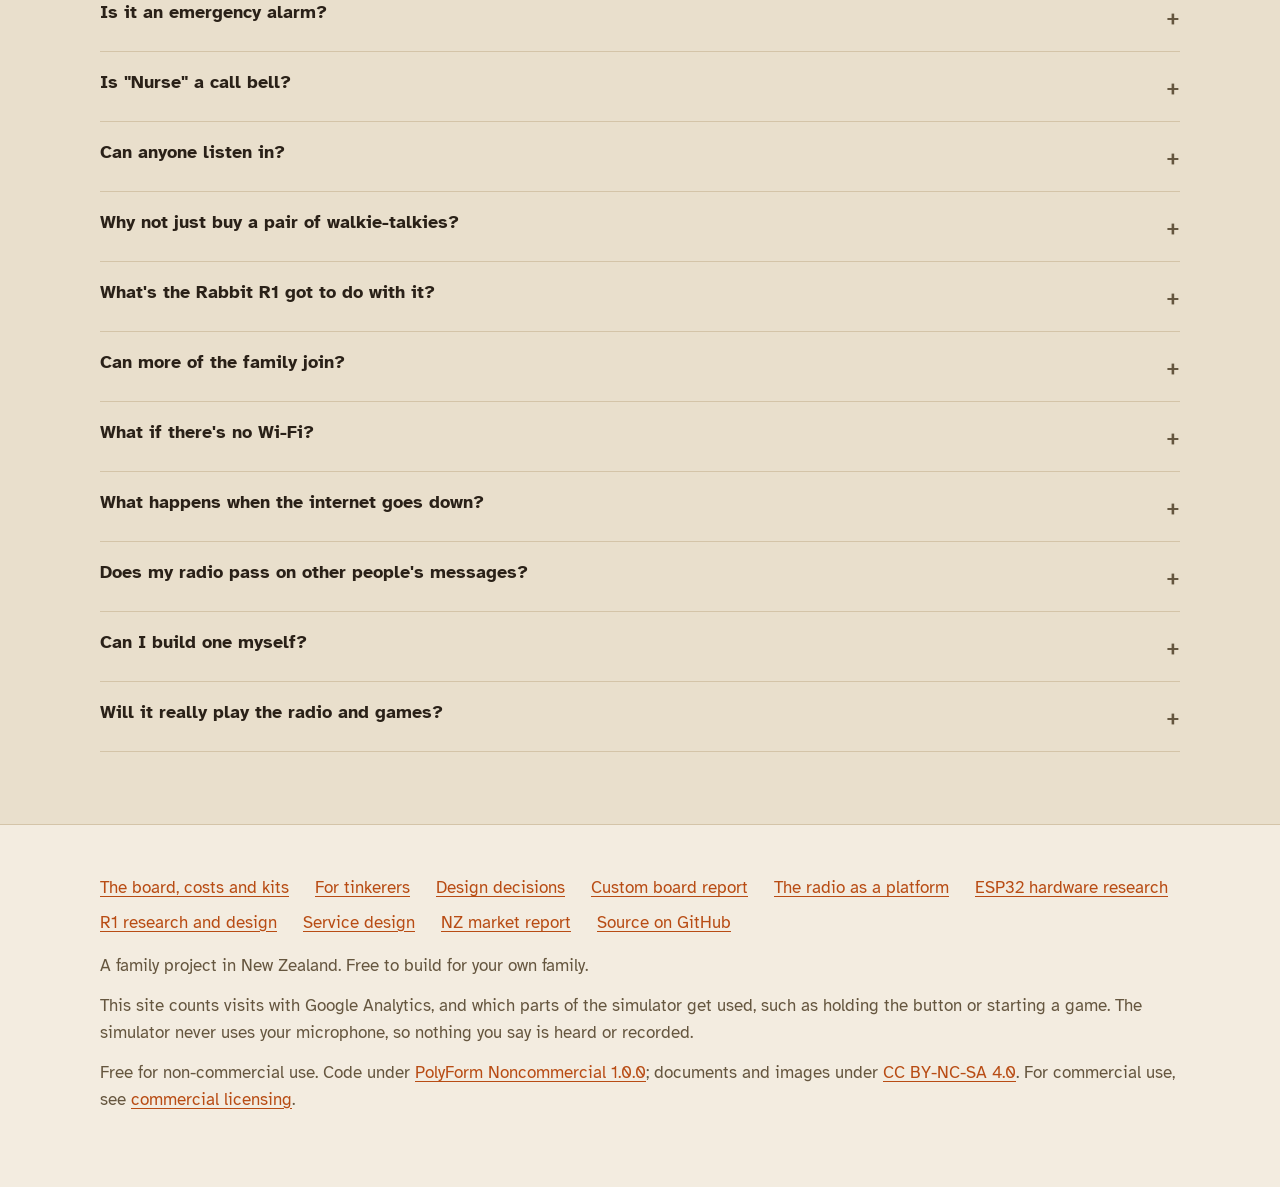
==== commit f7c6b5da: "Log the modular decisions; add a tinkerer page and two front doors Accept the research: decisions 13" ====
--- a/index.html
+++ b/index.html
@@ -78,8 +78,17 @@
 
 <main>
 
+<!-- Who is it for? -->
+<div class="wrap who" aria-labelledby="whoQ">
+  <p class="who-q" id="whoQ">Who is it for?</p>
+  <div class="who-pick">
+    <a href="#pop"><b>For Pop</b><span>A simple radio for someone you love. One big button.</span></a>
+    <a href="tinker.html"><b>For a tinkerer</b><span>Take the back off. Add to it. No soldering.</span></a>
+  </div>
+</div>
+
 <!-- The radio -->
-<div class="wrap hero">
+<div class="wrap hero" id="pop">
   <div>
     <span class="tag">A simpler way to stay in touch</span>
     <h1>Hold to talk.<br><em>Let go to listen.</em></h1>
@@ -326,14 +335,14 @@
     <div class="section-head">
       <span class="tag">Decided, not yet tested</span>
       <h2>When the internet is down</h2>
-      <p>Every Pop's Radio has a second, long-range radio inside that needs no Wi-Fi, no mobile network and no internet. It is always on. Radios in range of each other pass short text messages along, house to house, so a message from the family can still reach Pop in a power cut. There is nothing for Pop to do: it just works.</p>
+      <p>Every built Pop's Radio has a second, long-range radio inside that needs no Wi-Fi, no mobile network and no internet. It is always on. Radios in range of each other pass short text messages along, house to house, so a message from the family can still reach Pop in a power cut. There is nothing for Pop to do: it just works.</p>
     </div>
     <figure>
       <a class="wide" href="images/mesh-map.svg"><img src="images/mesh-map.svg" alt="A simple map of eleven houses, each with a Pop's Radio. Dashed lines join radios in range of each other. With the internet down, the message On my way travels from Chris's house to Pop's house in three hops, through two neighbours' radios, and shows on Pop's radio." loading="lazy" width="1200" height="680"></a>
       <figcaption class="fig"><b>Fig. 3</b> How it might look. A drawing, not a coverage map: real range depends on hills, walls and where the radio sits.</figcaption>
     </figure>
     <div class="notes rules">
-      <div><h4>Every radio is a link</h4><p>Each one passes other people's messages along, whether or not its own family ever sends one. Every radio sold makes the mesh better for everyone.</p></div>
+      <div><h4>Every radio is a link</h4><p>Each one passes other people's messages along, whether or not its own family ever sends one. Every one makes the mesh better for everyone. A bare kit joins in when its owner plugs in the mesh card.</p></div>
       <div><h4>Short messages, best efforts</h4><p>Text in big letters, with a chime. It can't carry live voice, and a message only gets through if there's a chain of radios between the two homes.</p></div>
       <div><h4>It can't listen, and it doesn't say where it is</h4><p>The mesh chip has no wire to the microphone and no GPS. Pop's screen only shows messages from his own family.</p></div>
     </div>
@@ -346,7 +355,7 @@
   <div class="wrap">
     <div class="section-head">
       <h2>One board, not a box of wires</h2>
-      <p>The first radios will be wired by hand from eighteen small parts. That works for one family, and takes two to three hours of soldering each. So the plan is one custom board, assembled and tested by the factory, with everything on it.</p>
+      <p>The first radios will be wired by hand from eighteen small parts. That works for one family, and takes two to three hours of soldering each. So the plan is one custom board, assembled and tested by the factory. It is a cheap base, and the extras plug in as cards.</p>
     </div>
     <div class="two">
       <figure>
@@ -355,10 +364,10 @@
       </figure>
       <figure>
         <a class="wide" href="build.html#parts"><img src="images/parts-custom-board_sml.jpg" alt="The same radio as a kit on the same grey mat: one main circuit board with a battery holder, a long top board with a switch, a button and a knob, two small knob boards, three flat cables, a screen, an antenna and aerial wire, and an orange button cap with three black knobs. A speaker and a battery sit apart on the right." loading="lazy" width="1000" height="558"></a>
-        <figcaption class="fig"><b>Fig. 5</b> One custom board: about NZ$58 each to make at 100 and NZ$45 at 1,000. No soldering.</figcaption>
+        <figcaption class="fig"><b>Fig. 5</b> One custom board: the base is about NZ$44 each to make at 100 and NZ$33 at 1,000. No soldering. The picture shows an earlier layout, with the mesh radio on the board.</figcaption>
       </figure>
     </div>
-    <p class="small muted fineprint"><a href="build.html#parts">See what each part is</a>. These are generated pictures, not photos of our parts, so small details are wrong. The speaker and the battery, right of the line, are sold separately. What each radio costs us to make, including GST, before the case, speaker and battery. At 1,000 the board is about NZ$16 a radio cheaper than the cheapest hand-wired build, about a quarter. The bigger saving is time: 100 radios by hand is 200 to 300 hours of soldering. These are November 2026 list prices and estimates, not quotes.</p>
+    <p class="small muted fineprint"><a href="build.html#parts">See what each part is</a>. These are generated pictures, not photos of our parts, so small details are wrong. The speaker and the battery, right of the line, are sold separately. What each radio costs us to make, including GST, before the case, speaker and battery. At 1,000, the base with its mesh card is about NZ$48, which is NZ$13 a radio cheaper than the cheapest hand-wired build, about a fifth. The bigger saving is time: 100 radios by hand is 200 to 300 hours of soldering. These are November 2026 list prices and estimates, not quotes.</p>
 
     <h3 class="sub">Three ways to get one</h3>
     <div class="modes three">
@@ -368,17 +377,17 @@
         <p>The parts list, the board files, a case to print or cut from plywood, and the firmware. Build one for your own family. Parts from about NZ$61, and an afternoon with a soldering iron.</p>
       </div>
       <div class="mode plan">
-        <span class="tag">About NZ$89 to 99</span>
+        <span class="tag">From about NZ$59</span>
         <div class="big">A KIT</div>
-        <p>Every board assembled, tested and loaded, with the screen, cables and antennas. No soldering. You add a case, printed or plywood, a speaker and a battery, and buy channels.</p>
+        <p>The base: every board assembled, tested and loaded, with the screen and cables. No soldering. You add a case, printed or plywood, a speaker and a battery, and buy channels. Mesh and 4G plug in as cards.</p>
       </div>
       <div class="mode">
         <span class="tag">Price to come</span>
         <div class="big">BUILT</div>
-        <p>A finished radio, charged and paired, ready for Pop. Its channels come with it, paid for life.</p>
-      </div>
-    </div>
-    <p class="small muted aside">Suggested prices for a first batch of 100 kits, falling towards NZ$79 at 1,000. Nothing is for sale yet. A kit radio, a built radio and a home-made one share the same channels and the same mesh. No Wi-Fi at home? Any of them can take a <a href="build.html#kits">plug-in 4G board</a> and a SIM.</p>
+        <p>A finished radio, charged and paired, ready for Pop, with the mesh card fitted. Its channels come with it, paid for life.</p>
+      </div>
+    </div>
+    <p class="small muted aside">Suggested prices: the base kit at NZ$59 to 69, the mesh card at NZ$29 and the 4G card at NZ$45 to 55. Nothing is for sale yet. A kit radio, a built radio and a home-made one share the same channels. No Wi-Fi at home? Any of them can take a <a href="build.html#kits">plug-in 4G card</a> and a SIM. Want to add more? <a href="tinker.html">It opens up</a>.</p>
 
     <h3 class="sub">Two cases: printed or plywood</h3>
     <div class="modes">
@@ -447,7 +456,7 @@
     <details><summary>Why not just buy a pair of walkie-talkies?</summary><p>If you live within a kilometre or two, a pair of licence-free UHF radios for about $80 is simpler. They fall down on distance, hills, privacy (anyone can tune in), replaying missed messages and telling family when the battery is low.</p></details>
     <details><summary>What's the Rabbit R1 got to do with it?</summary><p>The R1 is a small gadget that happens to have a button, a wheel, a speaker and Wi-Fi. We already own two, so they're the quickest way to test the idea with Pop. Rabbit has stopped making them and the battery is short, so it isn't the final radio.</p></details>
     <details><summary>Can more of the family join?</summary><p>Yes. Each channel can hold several radios, and the right-hand knob picks the channel. OPEN works on group channels too: everyone on the channel can then hear, and still only one person talks at a time.</p></details>
-    <details><summary>What if there's no Wi-Fi?</summary><p>Plug in the 4G board and put in a SIM, and the radio talks over mobile data instead. It can be added to any radio, then or later, with a screwdriver. The family pays for the mobile plan, about $104 to $120 a year on prepay, separate from channels.</p></details>
+    <details><summary>What if there's no Wi-Fi?</summary><p>Plug in the 4G card and put in a SIM, and the radio talks over mobile data instead. It can be added to any radio, then or later, with a screwdriver. The family pays for the mobile plan, about $104 to $120 a year on prepay, separate from channels.</p></details>
     <details><summary>What happens when the internet goes down?</summary><p>Talking needs Wi-Fi or mobile data, so hold to talk stops. The mesh radio carries on: the family can send a short text that shows in big letters, with a chime. There is nothing for Pop to do: the mesh is just another way for the radio to connect, and it uses it by itself. The family needs a mesh radio at their end too: another Pop's Radio, or any Meshtastic radio. A message only gets through if there are enough radios between the two homes, so it's best efforts, not a promise.</p></details>
     <details><summary>Does my radio pass on other people's messages?</summary><p>Yes, always. That's what makes it a mesh. They are short text packets, passed along and never shown on Pop's screen. The mesh chip isn't wired to the microphone, and it never sends a location.</p></details>
     <details><summary>Can I build one myself?</summary><p>Yes. The plans are free for your own family. The easier way will be a kit: the boards arrive assembled and tested, and you add a case, a speaker and a battery with a screwdriver. The case can be 3D printed or made of plywood, from our plans, or bought as a finished plywood box. Nothing is for sale yet.</p></details>
@@ -471,6 +480,7 @@
   <div class="wrap">
     <ul>
       <li><a href="build.html">The board, costs and kits</a></li>
+      <li><a href="tinker.html">For tinkerers</a></li>
       <li><a href="https://github.com/cgbarlow/popsradio/blob/main/Design%20Decisions.md">Design decisions</a></li>
       <li><a href="https://github.com/cgbarlow/popsradio/blob/main/reports/Custom%20PCB%20and%20cost-down.md">Custom board report</a></li>
       <li><a href="https://github.com/cgbarlow/popsradio/blob/main/Pop's%20Radio%20as%20a%20Platform.md">The radio as a platform</a></li>
@@ -510,12 +520,12 @@
       ["Case and trial", "Print the case and three sizes of knob, then a week with Pop. Try the screen in daylight and by the bed."]
     ]},
   { id: "board", title: "One custom board, then kits", when: "Stage 2b · after that", done: 0,
-    text: "The same radio on one main board and three small ones, assembled and tested by the factory. Ten first, to try with Pop. Then a hundred, sold as kits.",
+    text: "The same radio on one main board and three small ones, assembled and tested by the factory, as a cheap base that opens up for plug-in cards. Ten first, to try with Pop. Then a hundred, sold as kits.",
     steps: [
-      ["Draw the board", "Four boards cut from one panel. Then a real quote for 10 and for 100: the prices on this page are list prices until then."],
+      ["Draw the board", "Four boards cut from one panel, with sockets inside for plug-in cards. Then a real quote for 10 and for 100: the prices on this page are list prices until then."],
       ["Build 10", "Test the knobs, the button cap, the screen and FM with Pop before ordering more."],
       ["Chess clock in a rest home", "One radio in a lounge, as a chess clock and an FM radio."],
-      ["100 kits", "The first batch, at about NZ$89 to 99 a kit."],
+      ["100 kits", "The first batch: the base at about NZ$59 to 69, with mesh and 4G as plug-in cards."],
       ["Certify, then 1,000", "Radio testing costs too much to spread over 100. It gets done before a bigger batch and before built radios go on sale."]
     ]}
 ];
--- a/site.css
+++ b/site.css
@@ -306,6 +306,19 @@
   #card { position: absolute; left: 0; top: 0; box-shadow: none; max-width: none; width: 100%; }
 }
 
+/* ============ Who is it for? ============ */
+.who { display: flex; flex-wrap: wrap; align-items: center; gap: 12px 22px; padding-top: 22px; }
+.who-q { margin: 0; font-family: var(--head); font-weight: var(--head-w); font-size: 1.35rem; line-height: 1.2; }
+.who-pick { display: grid; grid-template-columns: 1fr 1fr; gap: 12px; flex: 1 1 520px; }
+.who-pick a { display: block; background: var(--panel); border: 1.5px solid var(--line); border-radius: var(--radius); padding: 12px 18px; color: var(--ink); text-decoration: none; }
+.who-pick a:hover { border-color: var(--accent); }
+.who-pick b { display: block; font-size: 1.1rem; }
+.who-pick b::after { content: " \2192"; color: var(--accent); }
+.who-pick span { font-size: 0.9rem; color: var(--muted); }
+.who + .hero { padding-top: 34px; }
+#pop { scroll-margin-top: 70px; }
+@media (max-width: 560px) { .who-pick { grid-template-columns: 1fr; } }
+
 /* ============ Parts: picture and list ============ */
 .buildtabs { scroll-margin-top: 80px; display: grid; grid-template-columns: 1fr 1fr; gap: 16px; margin-bottom: 22px; }
 .buildtabs button { display: grid; grid-template-columns: 150px 1fr; gap: 14px; align-items: center; text-align: left; background: var(--panel); color: var(--ink); border: 1.5px solid var(--line); border-radius: var(--radius); padding: 10px; cursor: pointer; font: 0.92rem/1.4 "Atkinson Hyperlegible", system-ui, sans-serif; }
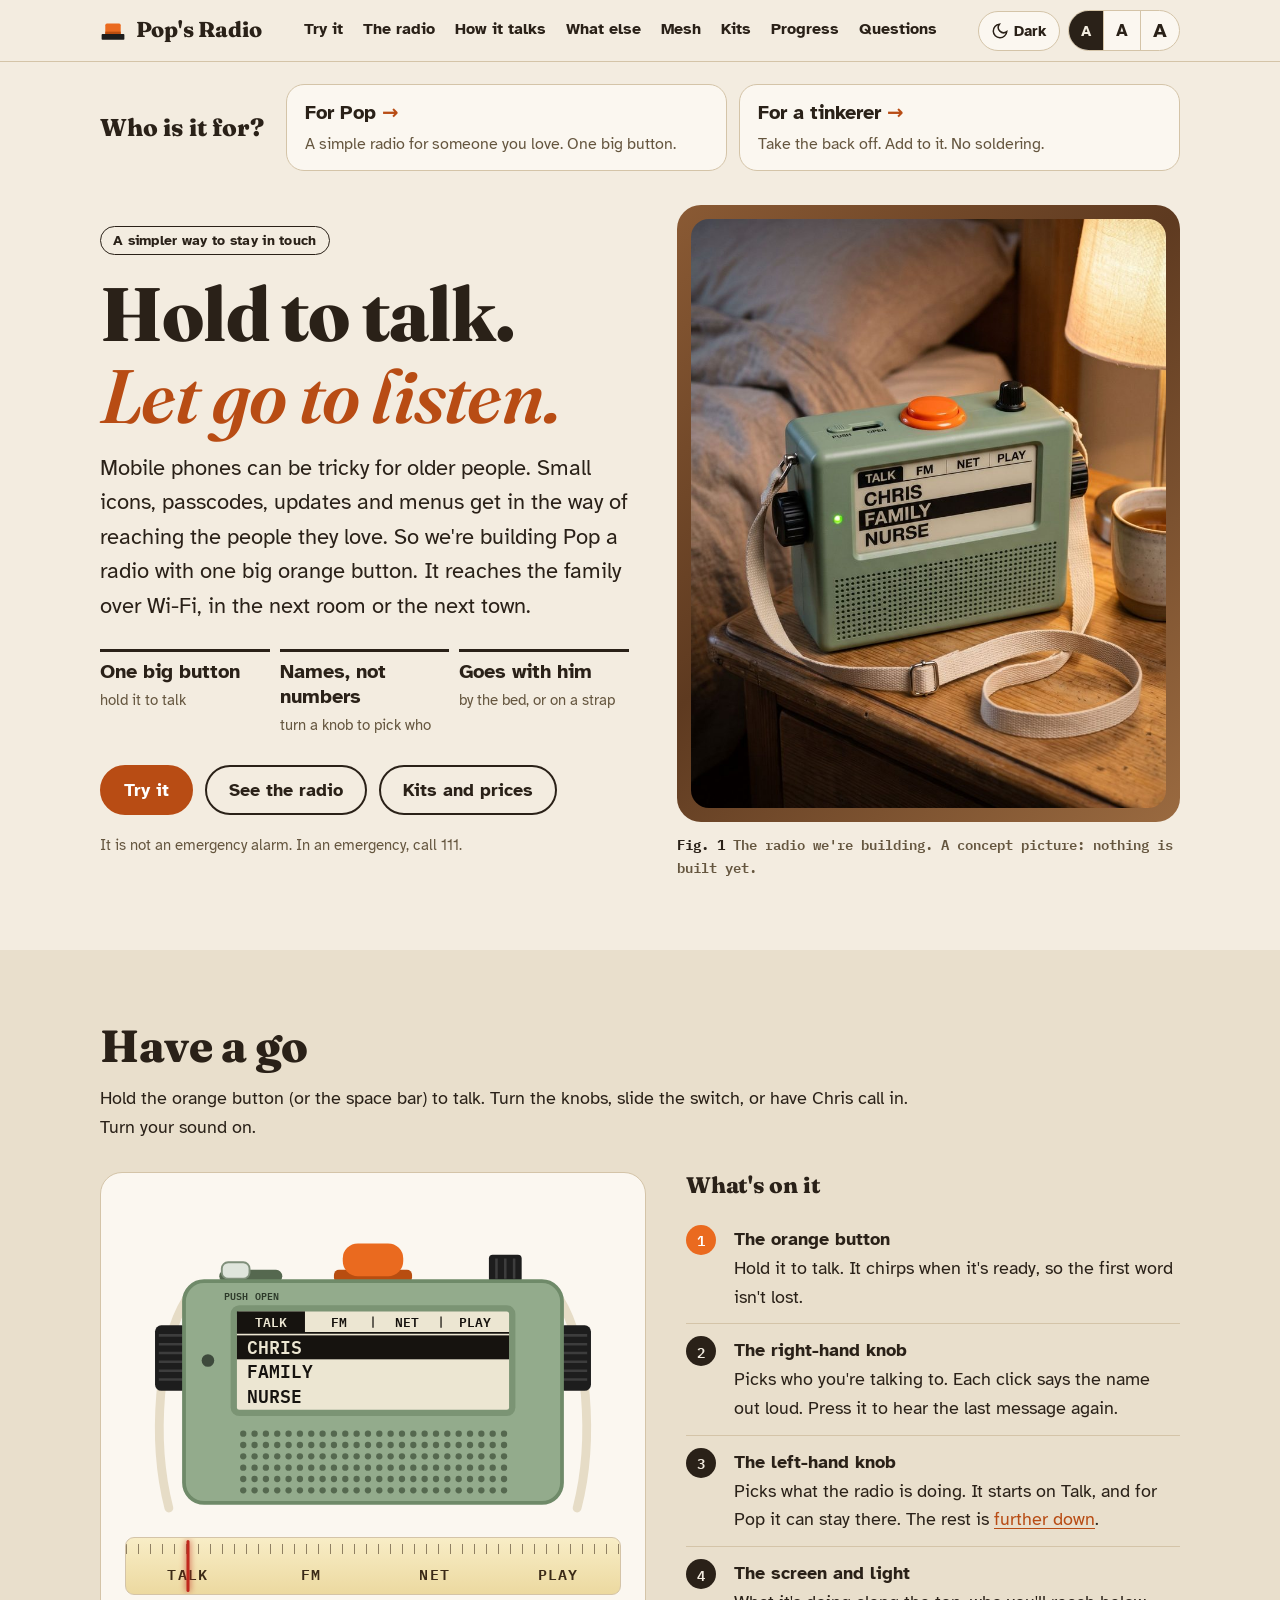
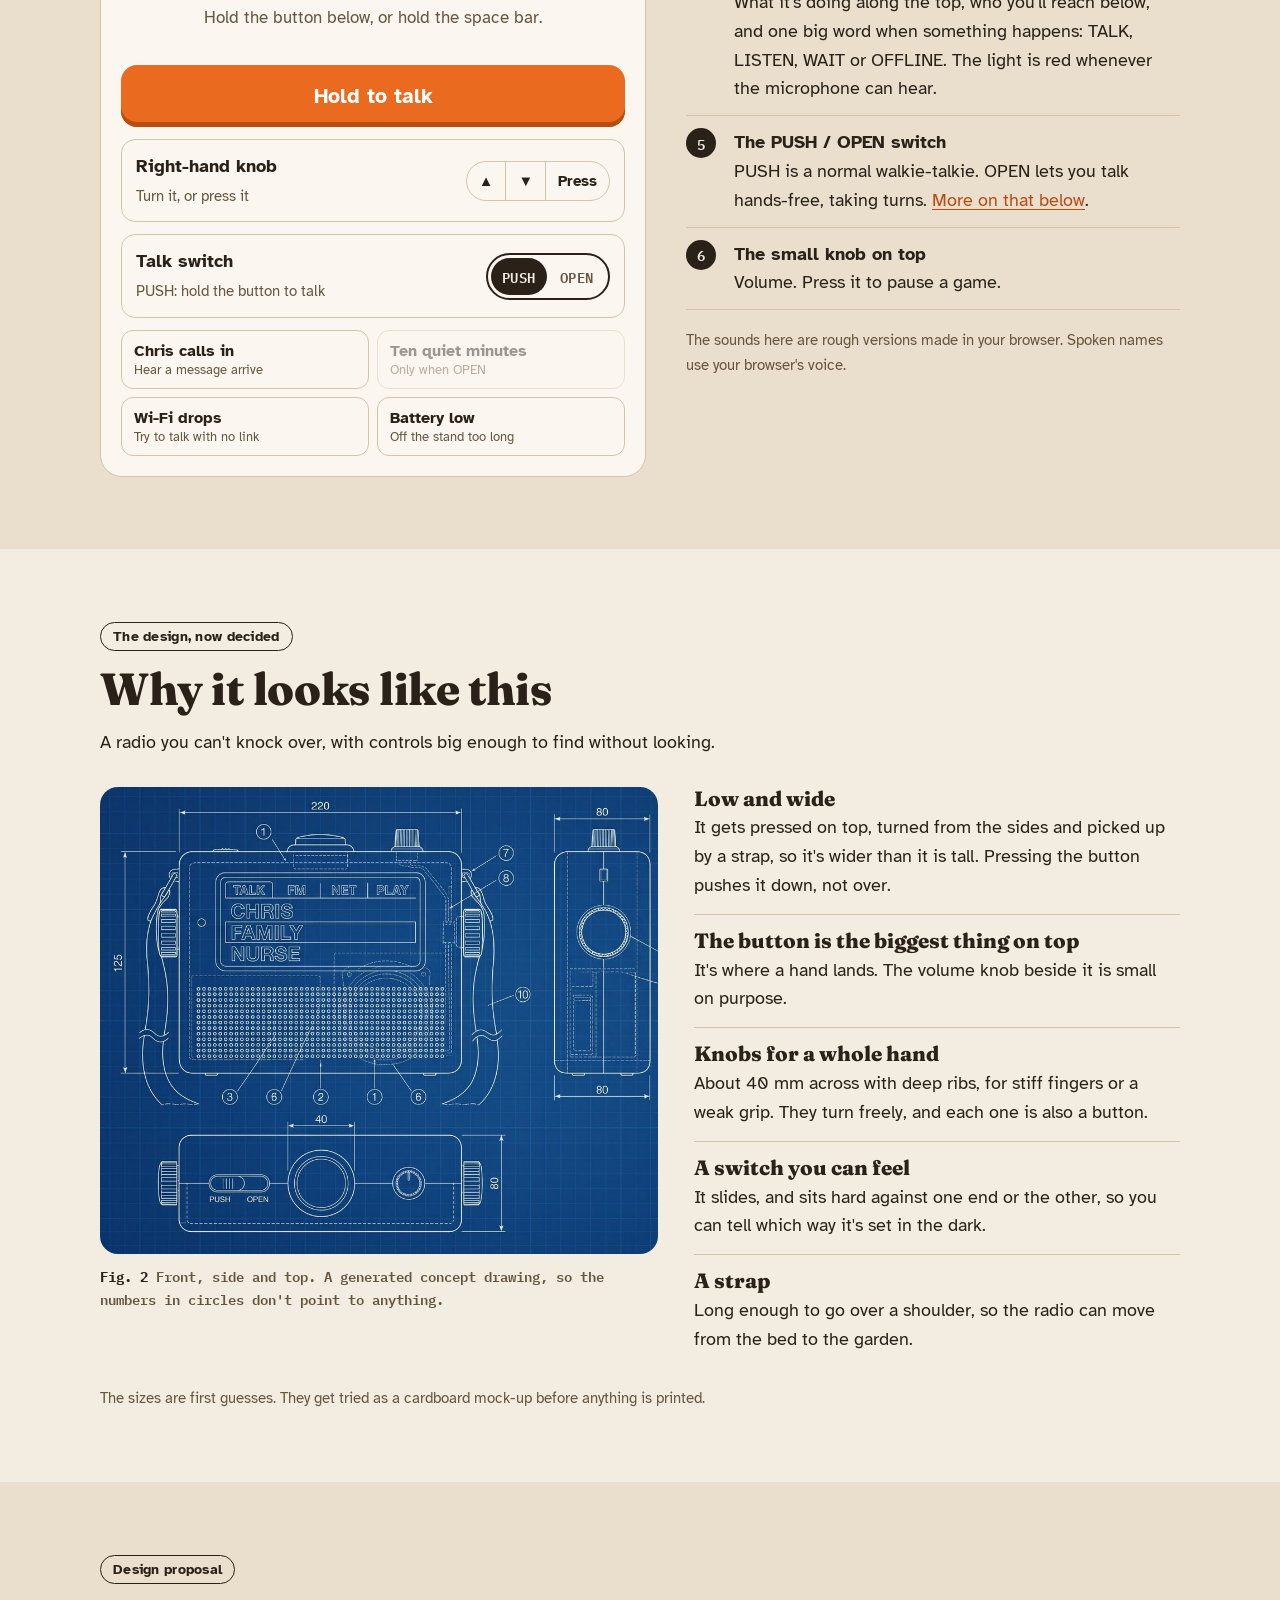
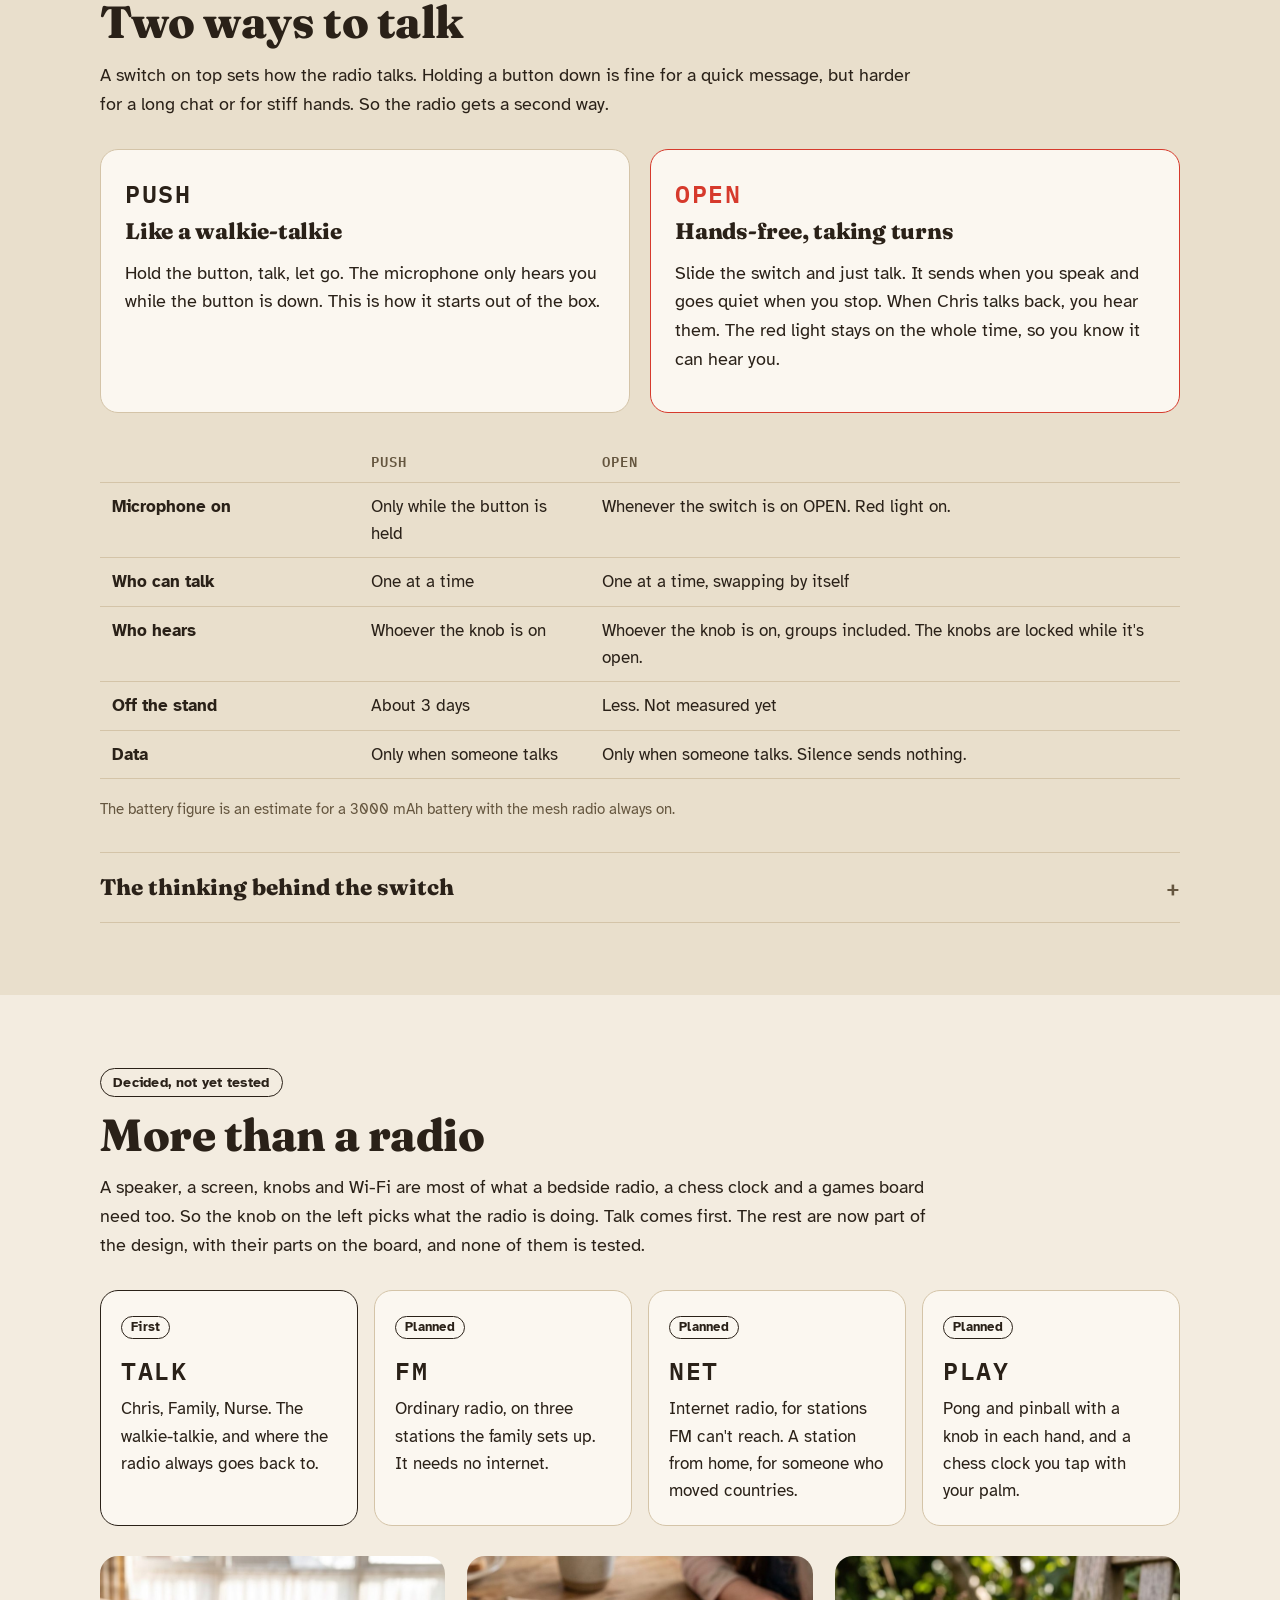
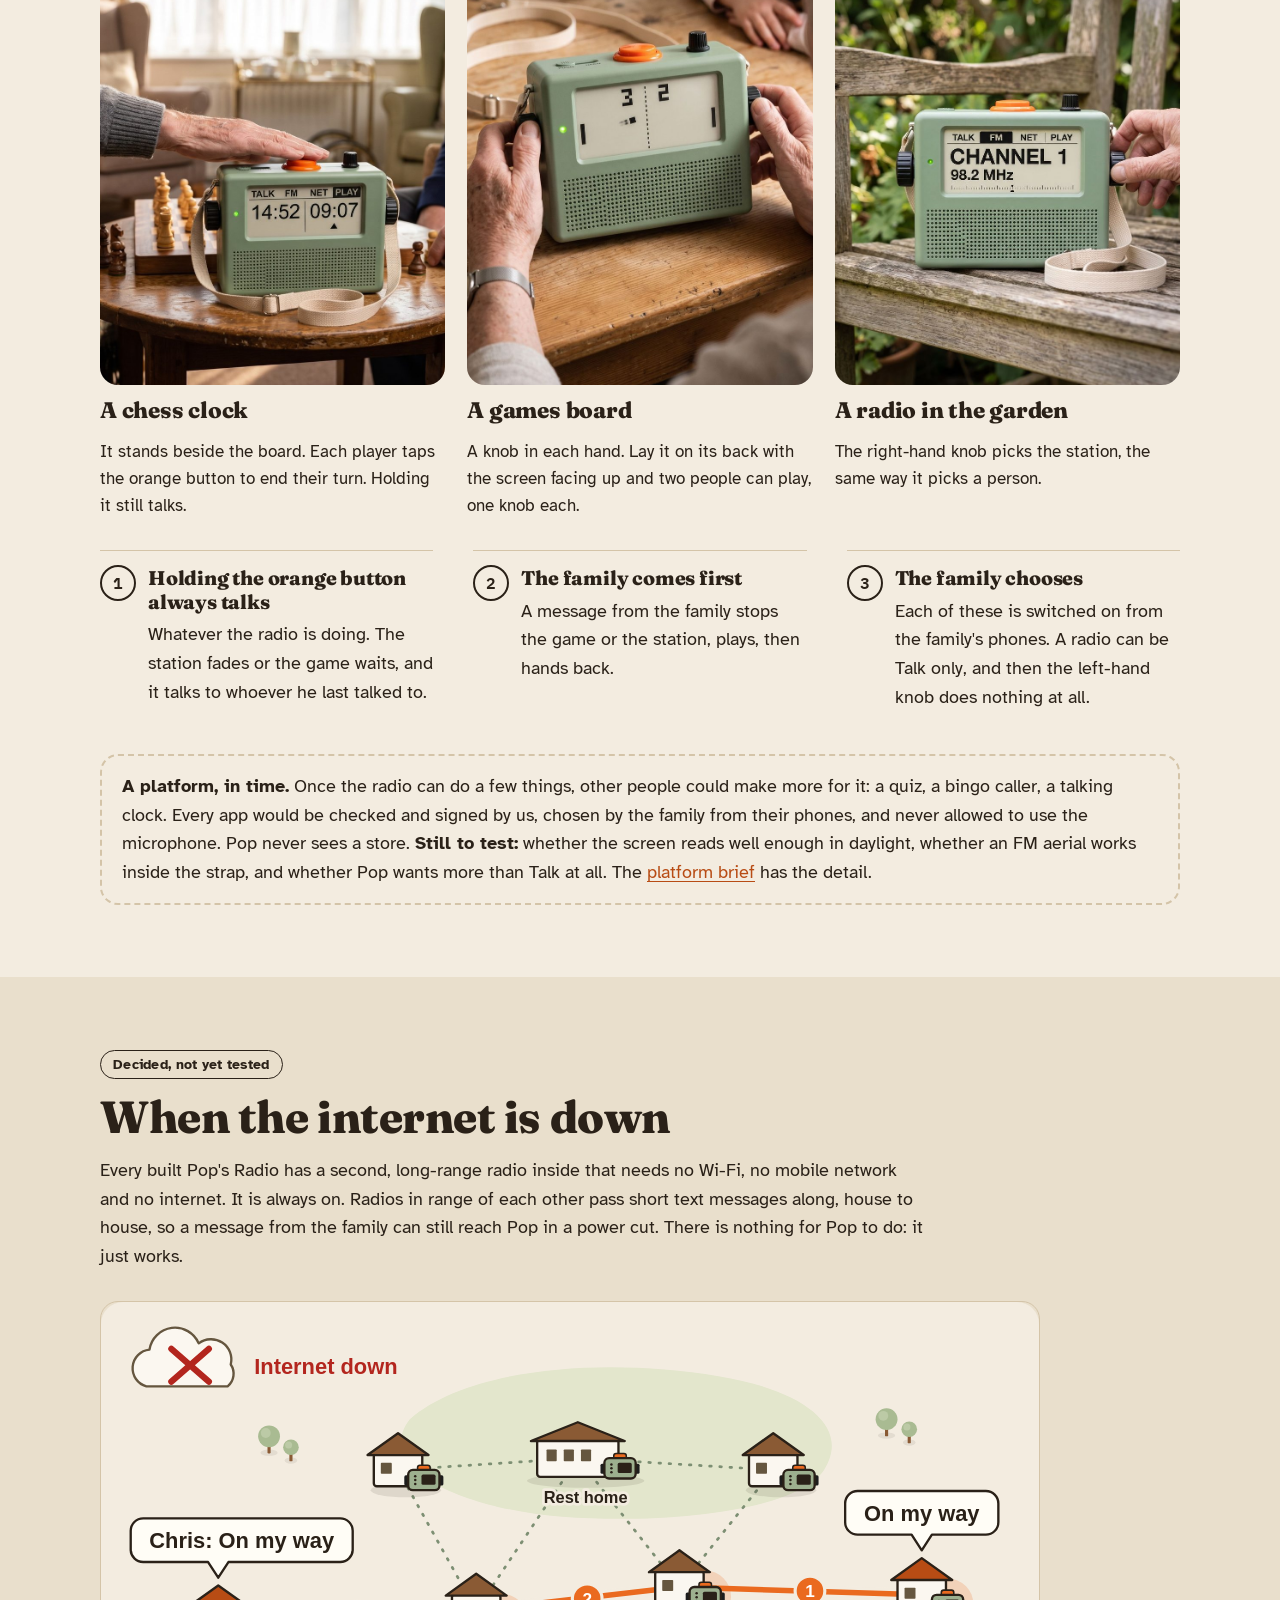
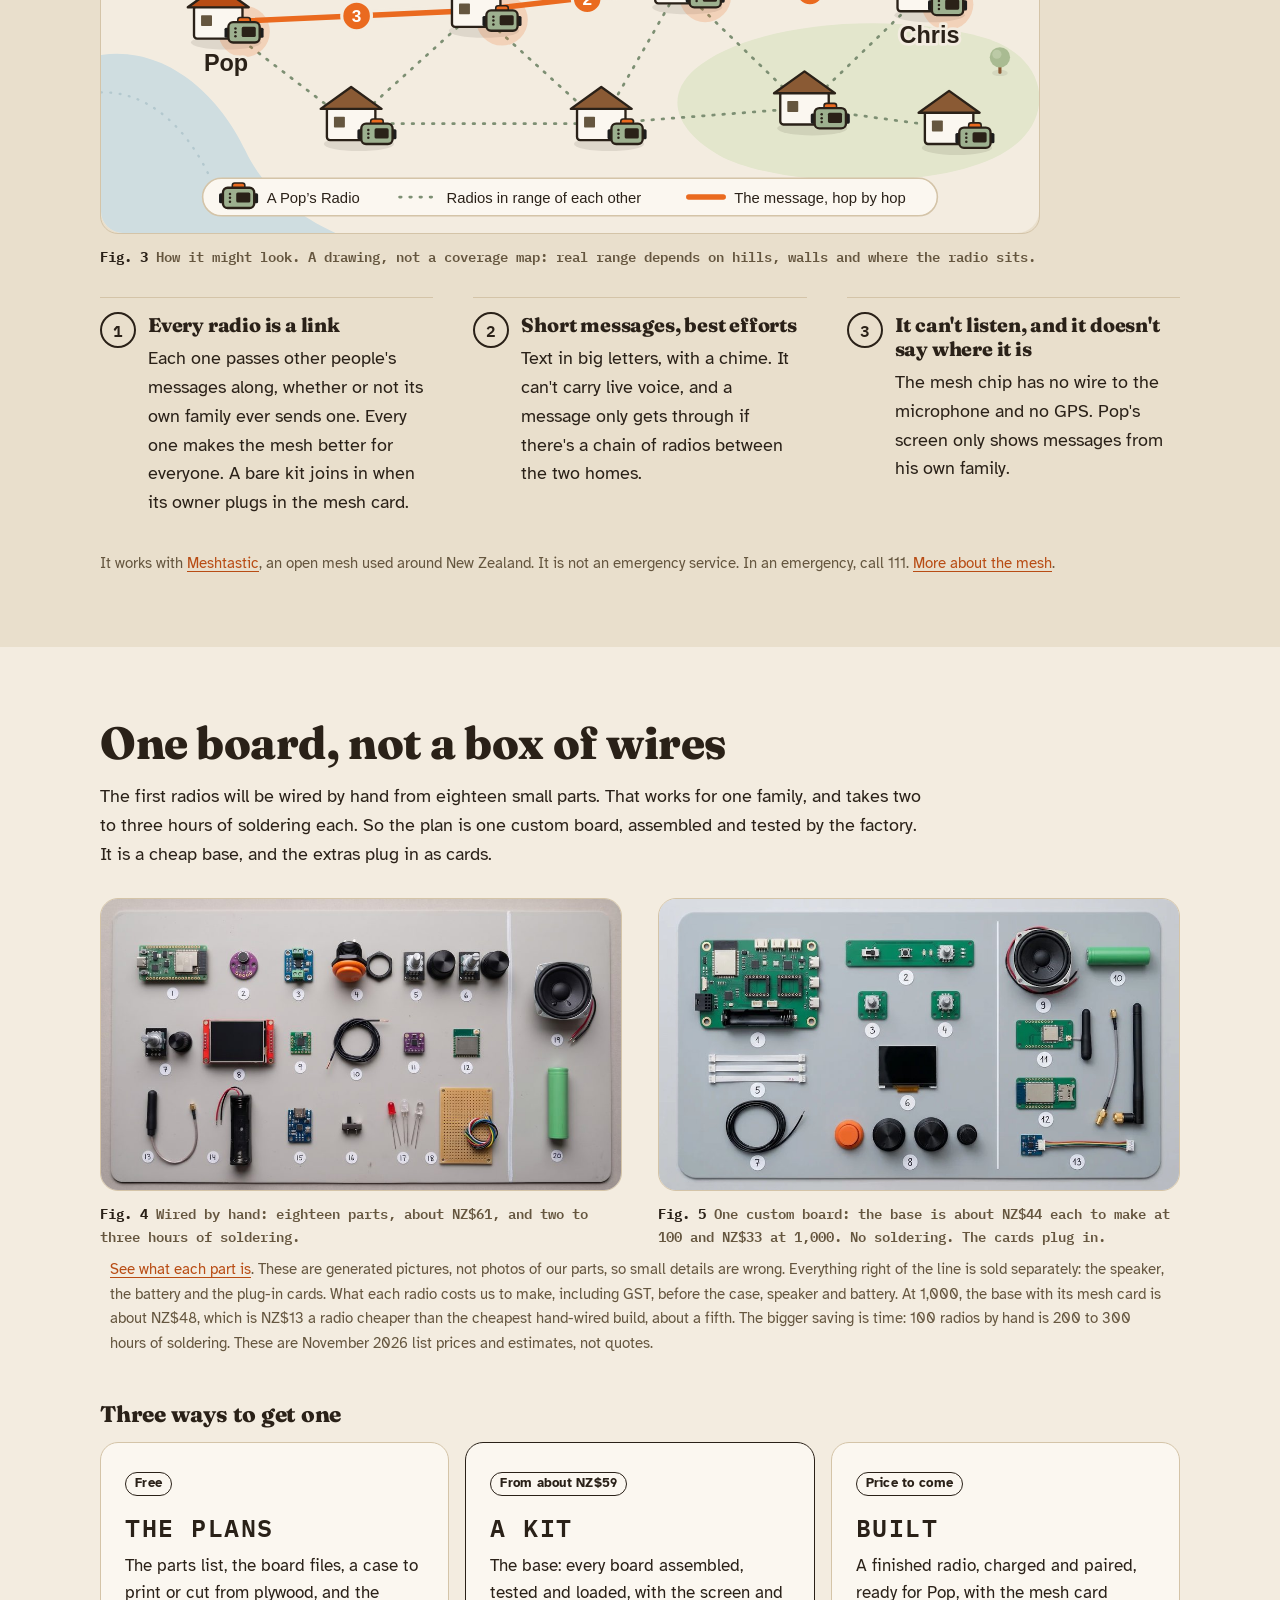
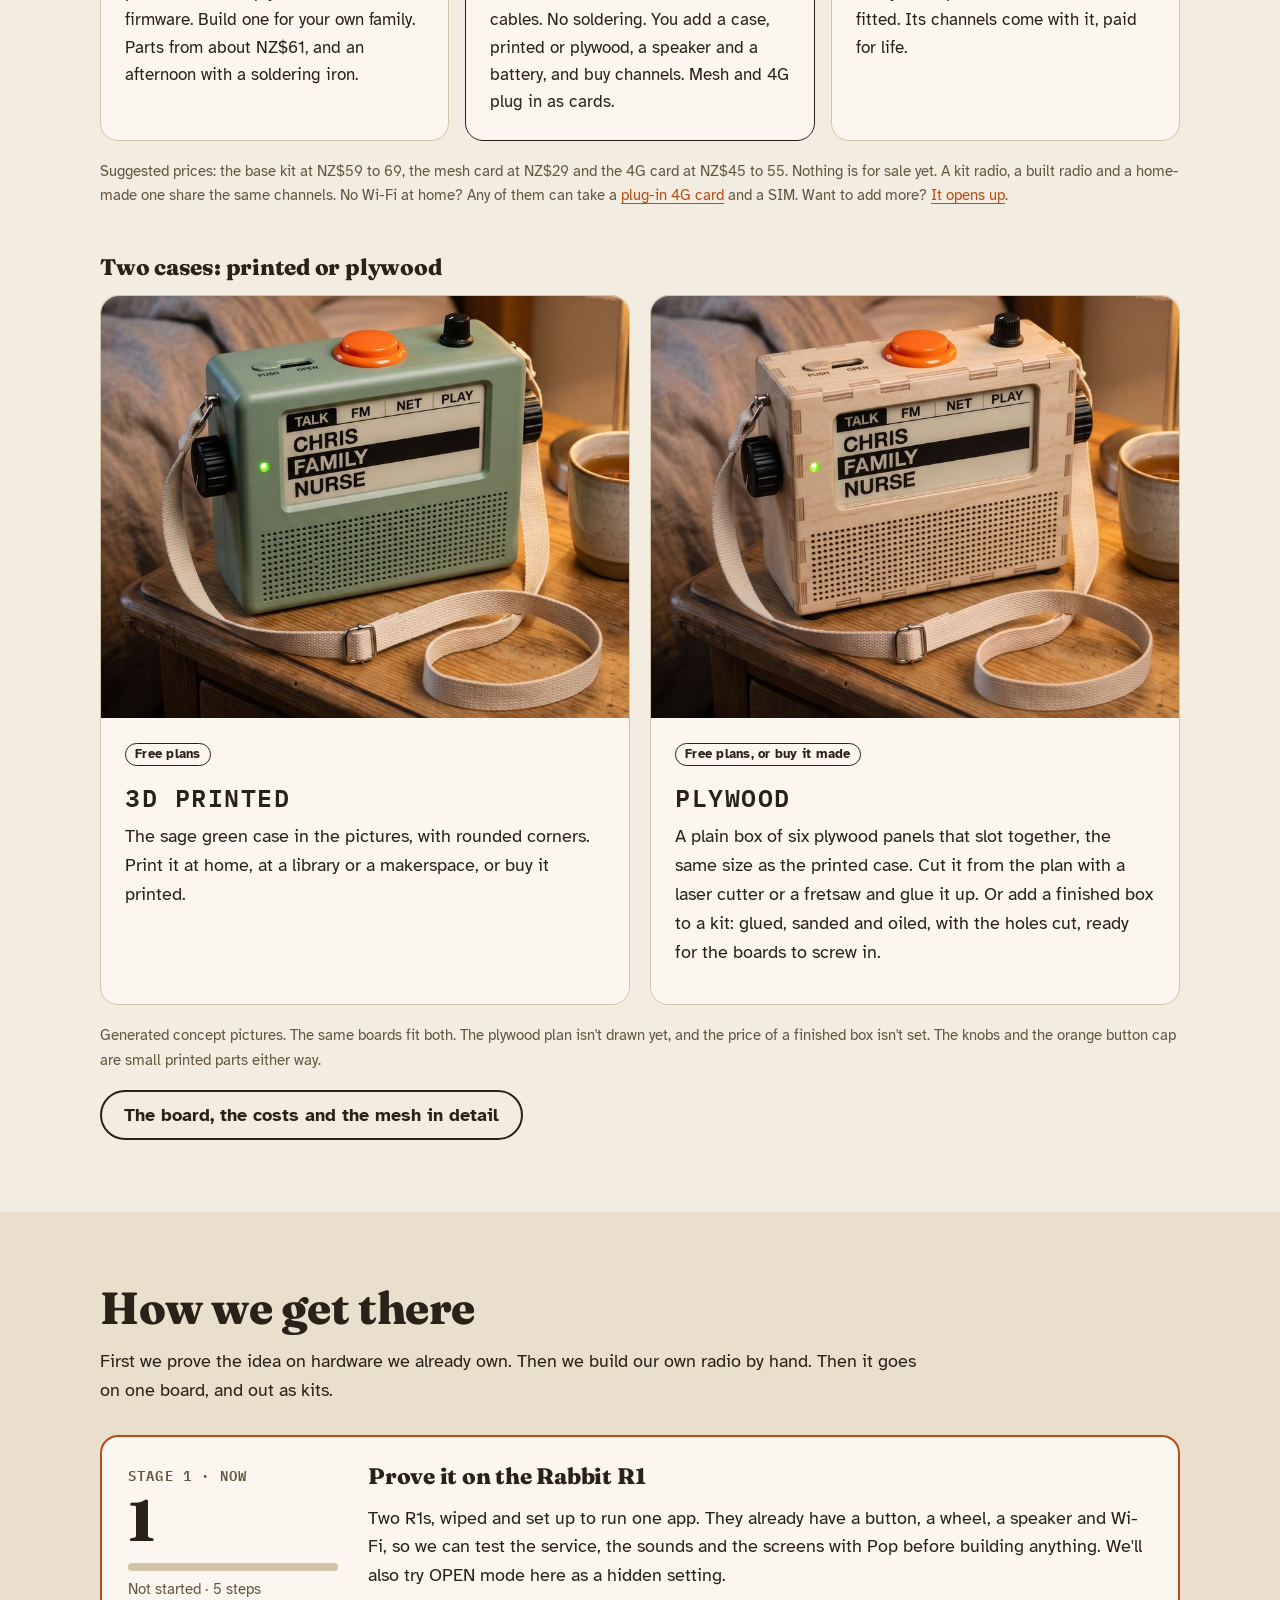
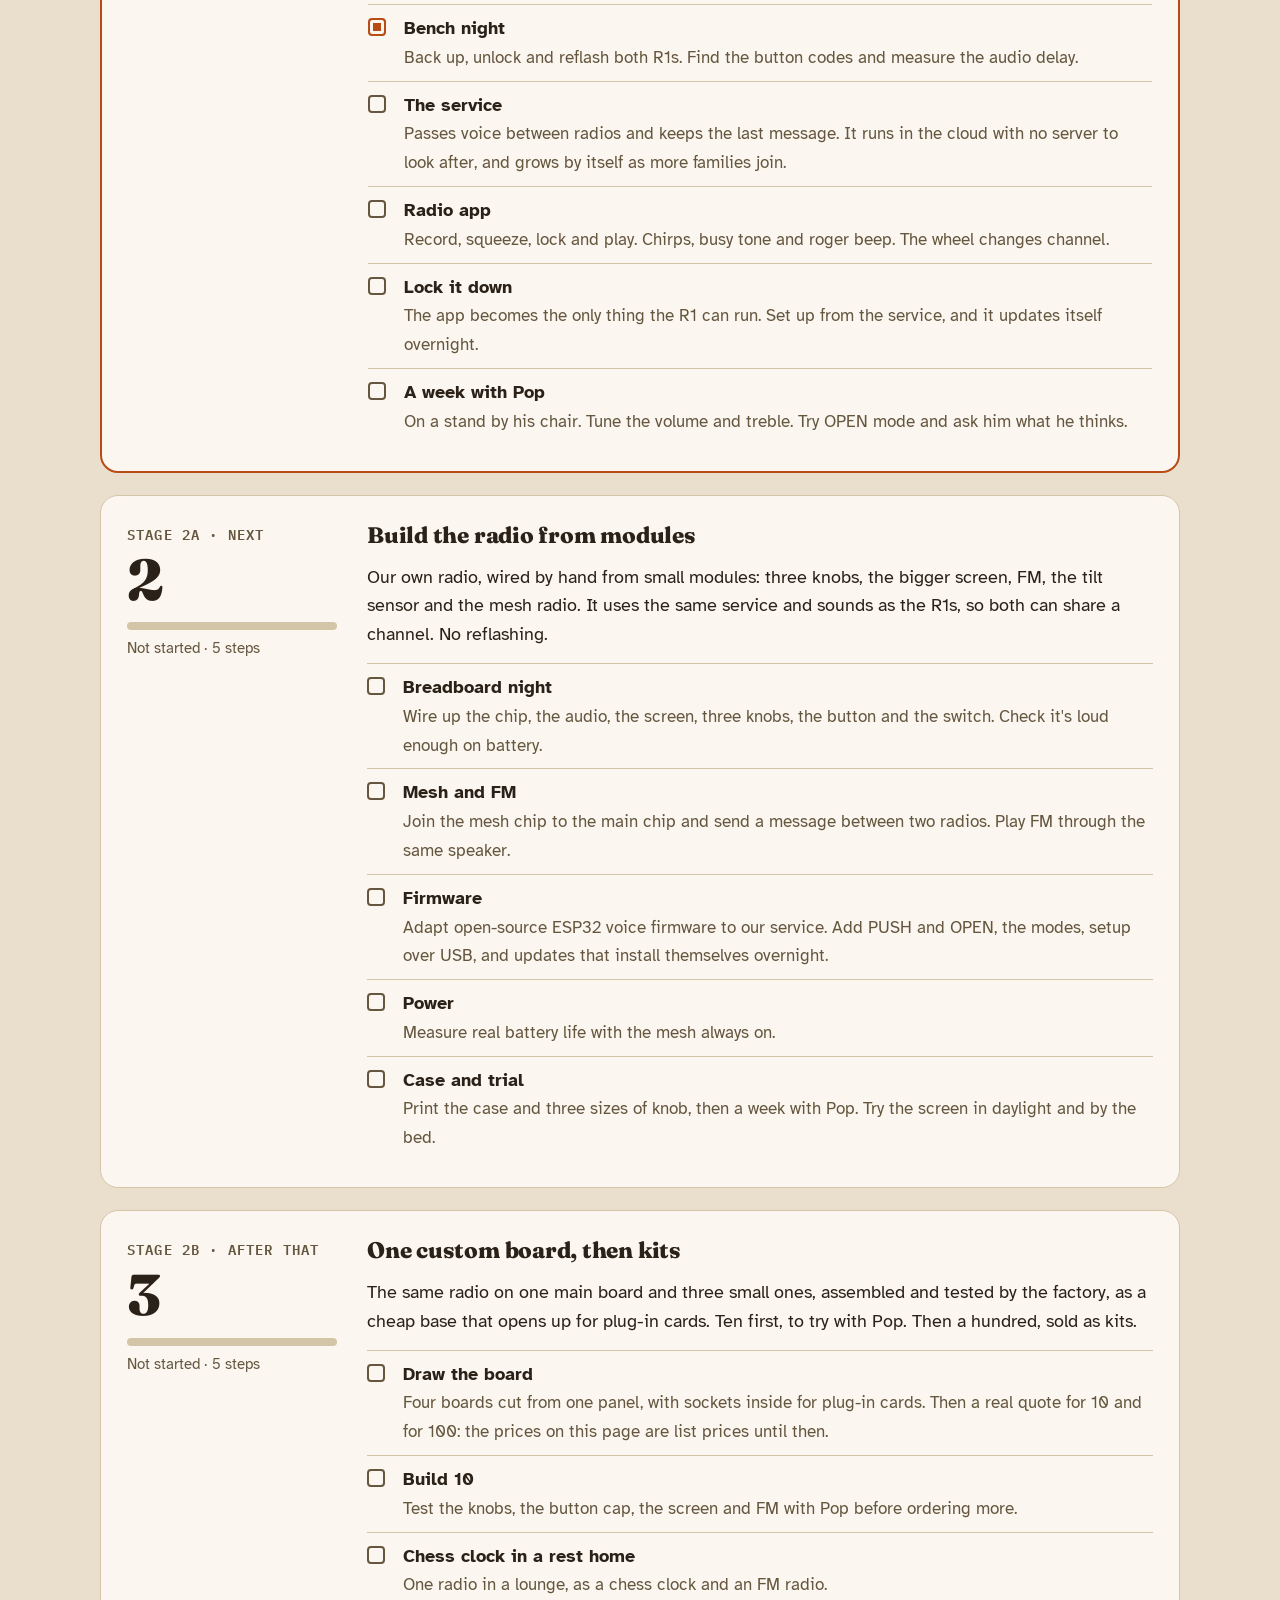
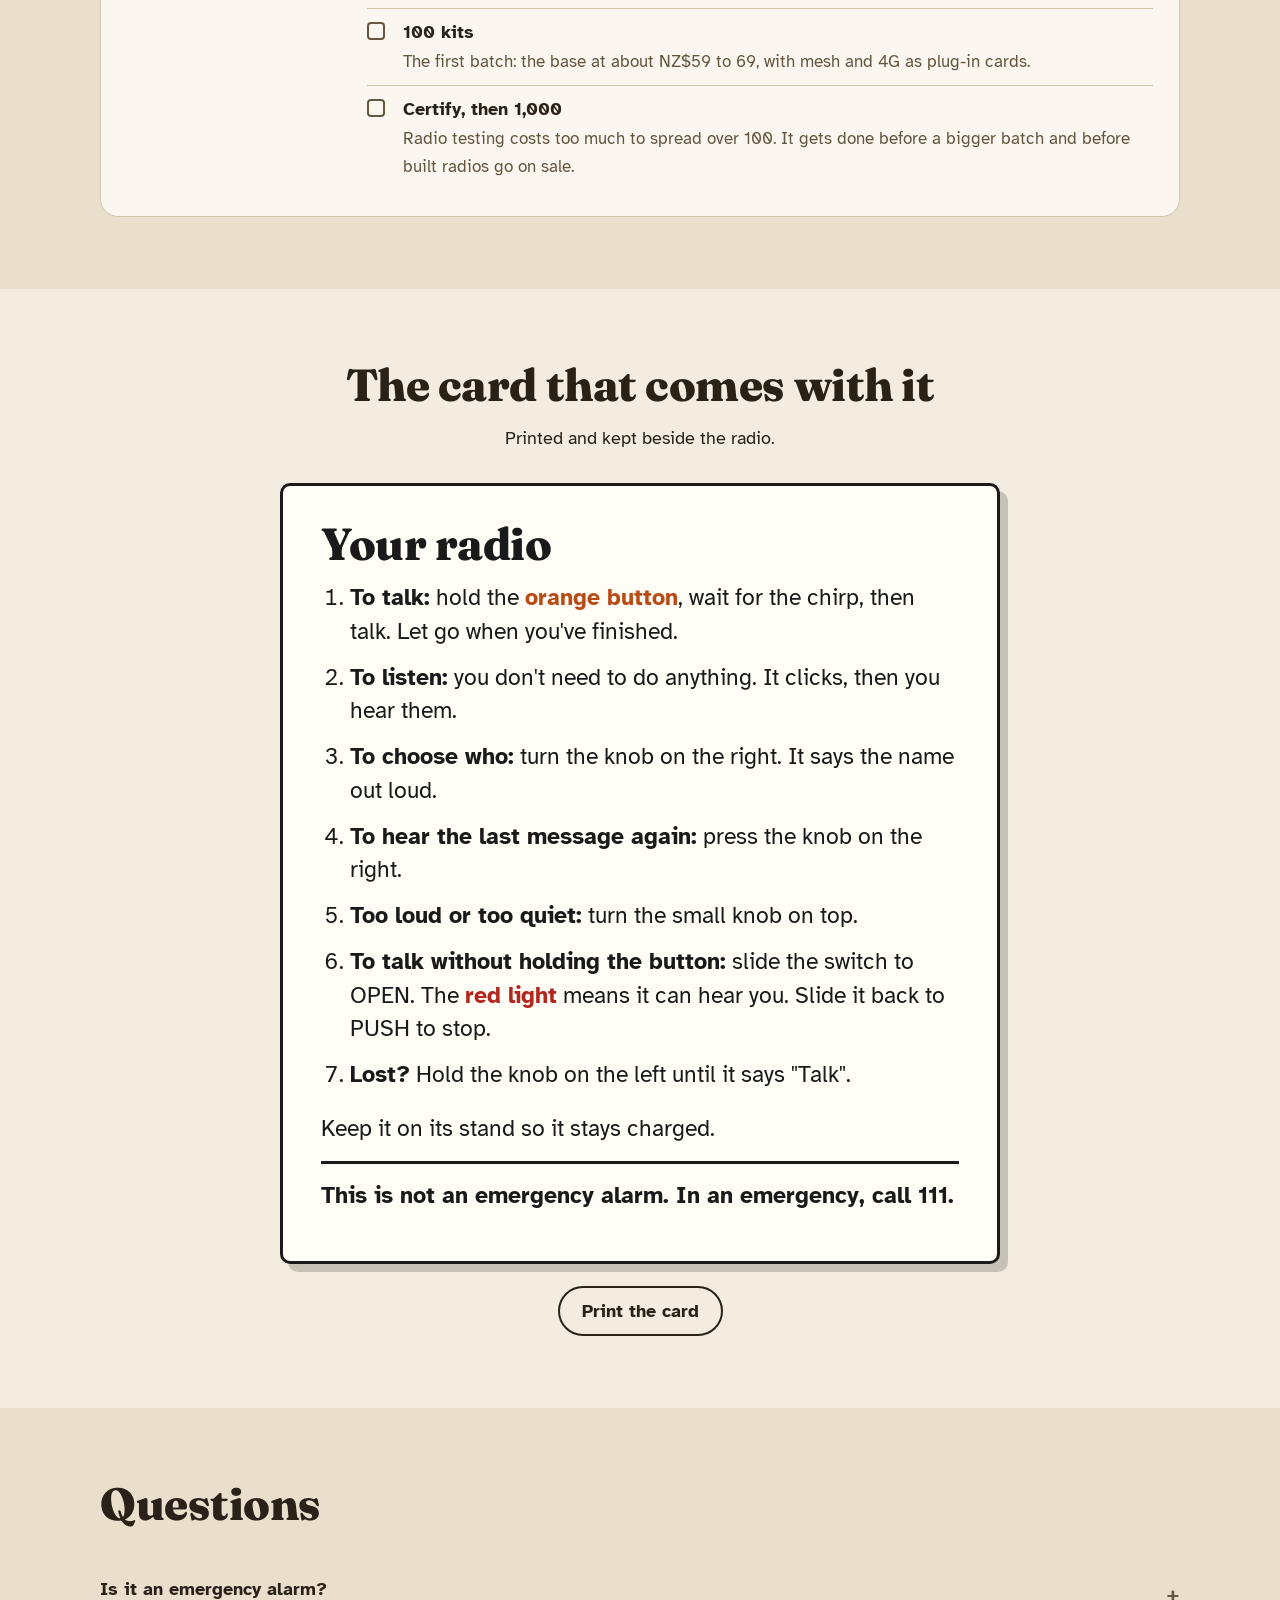
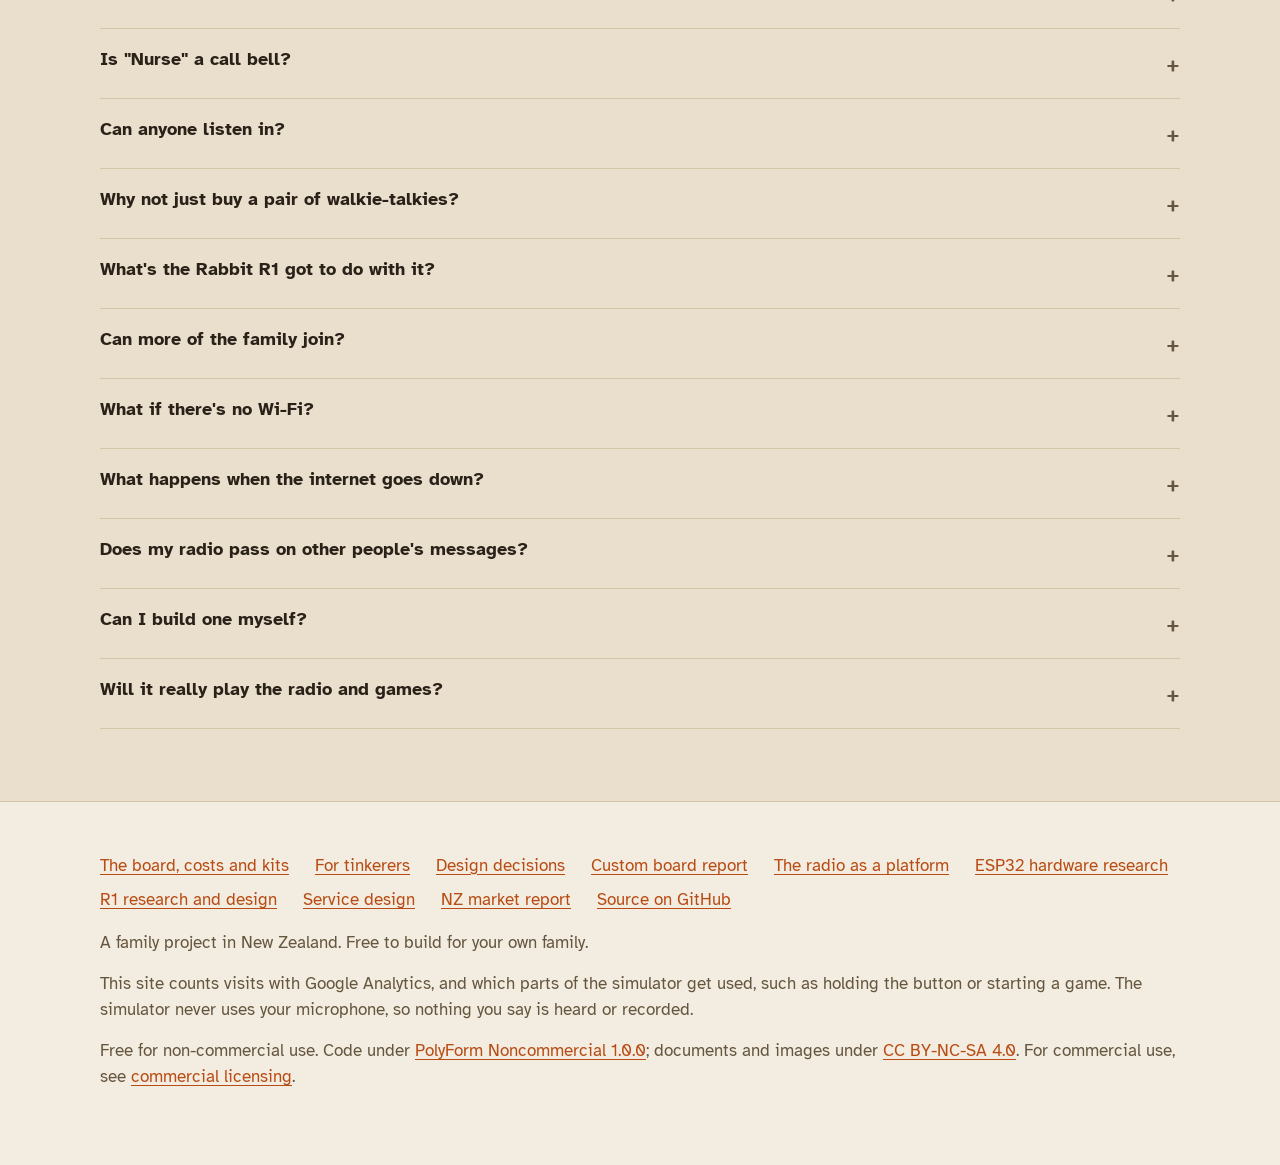
==== commit 906e6897: "Use the new custom board picture, with the plug-in cards Replace the board picture with the modular " ====
--- a/index.html
+++ b/index.html
@@ -324,7 +324,7 @@
       <div><h4>The family chooses</h4><p>Each of these is switched on from the family's phones. A radio can be Talk only, and then the left-hand knob does nothing at all.</p></div>
     </div>
     <div class="proposal">
-      <b>A platform, in time.</b> Once the radio can do a few things, other people could make more for it: a quiz, a bingo caller, a talking clock. Every app would be checked and signed by us, chosen by the family from their phones, and never allowed to use the microphone. Pop never sees a store. <b>Still to test:</b> whether the screen reads well enough in daylight, whether an FM aerial works inside the strap, and whether Pop wants more than Talk at all. The <a href="https://github.com/cgbarlow/popsradio/blob/main/Pop's%20Radio%20as%20a%20Platform.md">platform brief</a> has the detail.
+      <b>A platform, in time.</b> Once the radio can do a few things, other people could make more for it: a quiz, a bingo caller, a talking clock. Every app would be checked and signed by us, chosen by the family from their phones, and never allowed to use the microphone. Pop never sees a store. <b>Still to test:</b> whether the screen reads well enough in daylight, whether an FM aerial works inside the strap, and whether Pop wants more than Talk at all. The <a href="https://github.com/cgbarlow/popsradio/blob/main/docs/Pop's%20Radio%20as%20a%20Platform.md">platform brief</a> has the detail.
     </div>
   </div>
 </section>
@@ -363,11 +363,11 @@
         <figcaption class="fig"><b>Fig. 4</b> Wired by hand: eighteen parts, about NZ$61, and two to three hours of soldering.</figcaption>
       </figure>
       <figure>
-        <a class="wide" href="build.html#parts"><img src="images/parts-custom-board_sml.jpg" alt="The same radio as a kit on the same grey mat: one main circuit board with a battery holder, a long top board with a switch, a button and a knob, two small knob boards, three flat cables, a screen, an antenna and aerial wire, and an orange button cap with three black knobs. A speaker and a battery sit apart on the right." loading="lazy" width="1000" height="558"></a>
-        <figcaption class="fig"><b>Fig. 5</b> One custom board: the base is about NZ$44 each to make at 100 and NZ$33 at 1,000. No soldering. The picture shows an earlier layout, with the mesh radio on the board.</figcaption>
+        <a class="wide" href="build.html#parts"><img src="images/parts-custom-board_sml.jpg" alt="The base kit on a grey mat: one main circuit board with two empty card bays and a battery holder, a long top board, two small knob boards, three flat cables, a screen, a coil of aerial wire, and an orange button cap with three black knobs. Right of a line, sold separately: a speaker, a battery, a mesh card with its antenna, a 4G card with a screw-on antenna, and a tilt sensor on a cable." loading="lazy" width="1000" height="558"></a>
+        <figcaption class="fig"><b>Fig. 5</b> One custom board: the base is about NZ$44 each to make at 100 and NZ$33 at 1,000. No soldering. The cards plug in.</figcaption>
       </figure>
     </div>
-    <p class="small muted fineprint"><a href="build.html#parts">See what each part is</a>. These are generated pictures, not photos of our parts, so small details are wrong. The speaker and the battery, right of the line, are sold separately. What each radio costs us to make, including GST, before the case, speaker and battery. At 1,000, the base with its mesh card is about NZ$48, which is NZ$13 a radio cheaper than the cheapest hand-wired build, about a fifth. The bigger saving is time: 100 radios by hand is 200 to 300 hours of soldering. These are November 2026 list prices and estimates, not quotes.</p>
+    <p class="small muted fineprint"><a href="build.html#parts">See what each part is</a>. These are generated pictures, not photos of our parts, so small details are wrong. Everything right of the line is sold separately: the speaker, the battery and the plug-in cards. What each radio costs us to make, including GST, before the case, speaker and battery. At 1,000, the base with its mesh card is about NZ$48, which is NZ$13 a radio cheaper than the cheapest hand-wired build, about a fifth. The bigger saving is time: 100 radios by hand is 200 to 300 hours of soldering. These are November 2026 list prices and estimates, not quotes.</p>
 
     <h3 class="sub">Three ways to get one</h3>
     <div class="modes three">
@@ -456,7 +456,7 @@
     <details><summary>Why not just buy a pair of walkie-talkies?</summary><p>If you live within a kilometre or two, a pair of licence-free UHF radios for about $80 is simpler. They fall down on distance, hills, privacy (anyone can tune in), replaying missed messages and telling family when the battery is low.</p></details>
     <details><summary>What's the Rabbit R1 got to do with it?</summary><p>The R1 is a small gadget that happens to have a button, a wheel, a speaker and Wi-Fi. We already own two, so they're the quickest way to test the idea with Pop. Rabbit has stopped making them and the battery is short, so it isn't the final radio.</p></details>
     <details><summary>Can more of the family join?</summary><p>Yes. Each channel can hold several radios, and the right-hand knob picks the channel. OPEN works on group channels too: everyone on the channel can then hear, and still only one person talks at a time.</p></details>
-    <details><summary>What if there's no Wi-Fi?</summary><p>Plug in the 4G card and put in a SIM, and the radio talks over mobile data instead. It can be added to any radio, then or later, with a screwdriver. The family pays for the mobile plan, about $104 to $120 a year on prepay, separate from channels.</p></details>
+    <details><summary>What if there's no Wi-Fi?</summary><p>Plug in the 4G card and put in a SIM, and the radio talks over mobile data instead. It can be added to any radio, then or later, with a screwdriver. The family pays for the mobile plan, about $104 to $120 a year on prepay, separate from channels. Where coverage is weak, a bigger antenna screws on, and the radio can share its connection as a small Wi-Fi hotspot.</p></details>
     <details><summary>What happens when the internet goes down?</summary><p>Talking needs Wi-Fi or mobile data, so hold to talk stops. The mesh radio carries on: the family can send a short text that shows in big letters, with a chime. There is nothing for Pop to do: the mesh is just another way for the radio to connect, and it uses it by itself. The family needs a mesh radio at their end too: another Pop's Radio, or any Meshtastic radio. A message only gets through if there are enough radios between the two homes, so it's best efforts, not a promise.</p></details>
     <details><summary>Does my radio pass on other people's messages?</summary><p>Yes, always. That's what makes it a mesh. They are short text packets, passed along and never shown on Pop's screen. The mesh chip isn't wired to the microphone, and it never sends a location.</p></details>
     <details><summary>Can I build one myself?</summary><p>Yes. The plans are free for your own family. The easier way will be a kit: the boards arrive assembled and tested, and you add a case, a speaker and a battery with a screwdriver. The case can be 3D printed or made of plywood, from our plans, or bought as a finished plywood box. Nothing is for sale yet.</p></details>
@@ -481,12 +481,12 @@
     <ul>
       <li><a href="build.html">The board, costs and kits</a></li>
       <li><a href="tinker.html">For tinkerers</a></li>
-      <li><a href="https://github.com/cgbarlow/popsradio/blob/main/Design%20Decisions.md">Design decisions</a></li>
+      <li><a href="https://github.com/cgbarlow/popsradio/blob/main/docs/Design%20Decisions.md">Design decisions</a></li>
       <li><a href="https://github.com/cgbarlow/popsradio/blob/main/reports/Custom%20PCB%20and%20cost-down.md">Custom board report</a></li>
-      <li><a href="https://github.com/cgbarlow/popsradio/blob/main/Pop's%20Radio%20as%20a%20Platform.md">The radio as a platform</a></li>
-      <li><a href="https://github.com/cgbarlow/popsradio/blob/main/Walkie-Talkie%20Beyond%20the%20R1%20Minimum%20Hardware.md">ESP32 hardware research</a></li>
-      <li><a href="https://github.com/cgbarlow/popsradio/blob/main/Rabbit%20R1%20Walkie-Talkie%20Research%20and%20Design.md">R1 research and design</a></li>
-      <li><a href="https://github.com/cgbarlow/popsradio/blob/main/Walkie-Talkie%20Service%20Design.md">Service design</a></li>
+      <li><a href="https://github.com/cgbarlow/popsradio/blob/main/docs/Pop's%20Radio%20as%20a%20Platform.md">The radio as a platform</a></li>
+      <li><a href="https://github.com/cgbarlow/popsradio/blob/main/docs/Walkie-Talkie%20Beyond%20the%20R1%20Minimum%20Hardware.md">ESP32 hardware research</a></li>
+      <li><a href="https://github.com/cgbarlow/popsradio/blob/main/docs/Rabbit%20R1%20Walkie-Talkie%20Research%20and%20Design.md">R1 research and design</a></li>
+      <li><a href="https://github.com/cgbarlow/popsradio/blob/main/docs/Walkie-Talkie%20Service%20Design.md">Service design</a></li>
       <li><a href="https://github.com/cgbarlow/popsradio/blob/main/reports/NZ%20addressable%20market%20and%20opportunities.md">NZ market report</a></li>
       <li><a href="https://github.com/cgbarlow/popsradio">Source on GitHub</a></li>
     </ul>
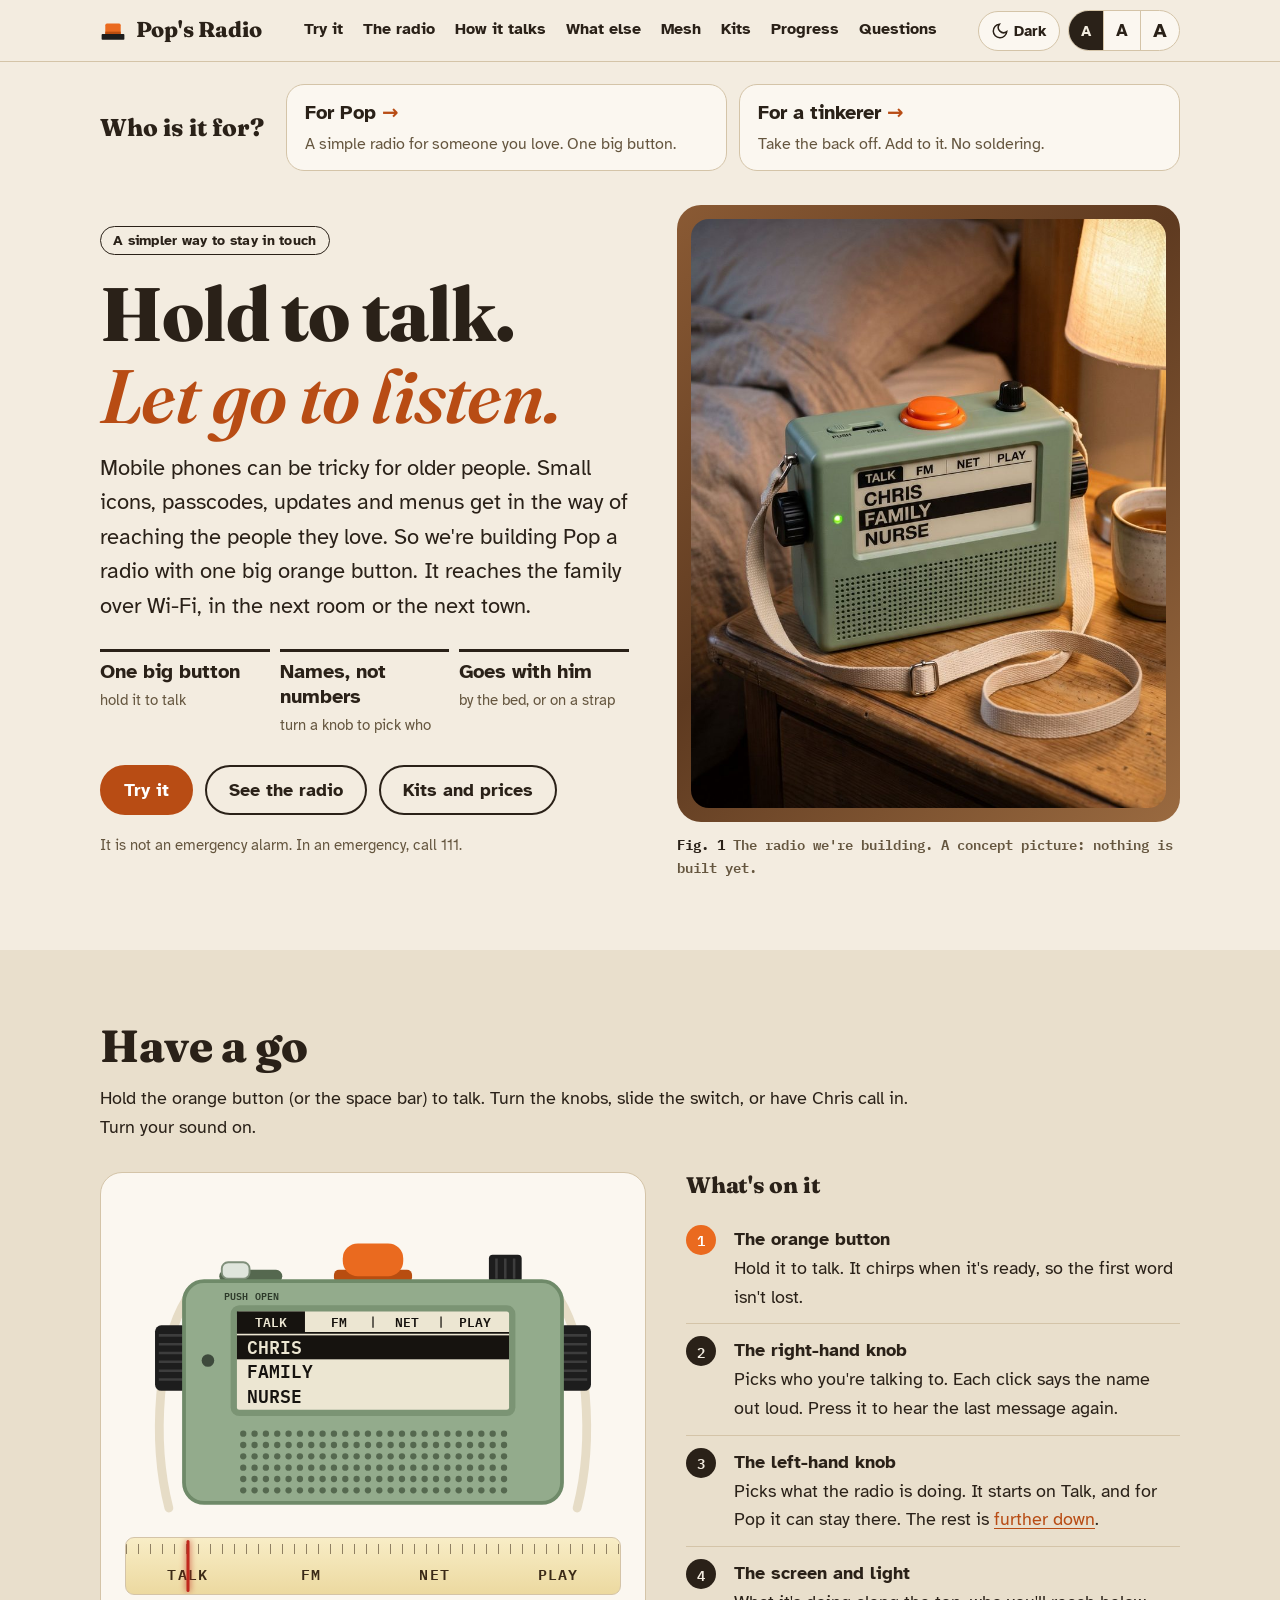
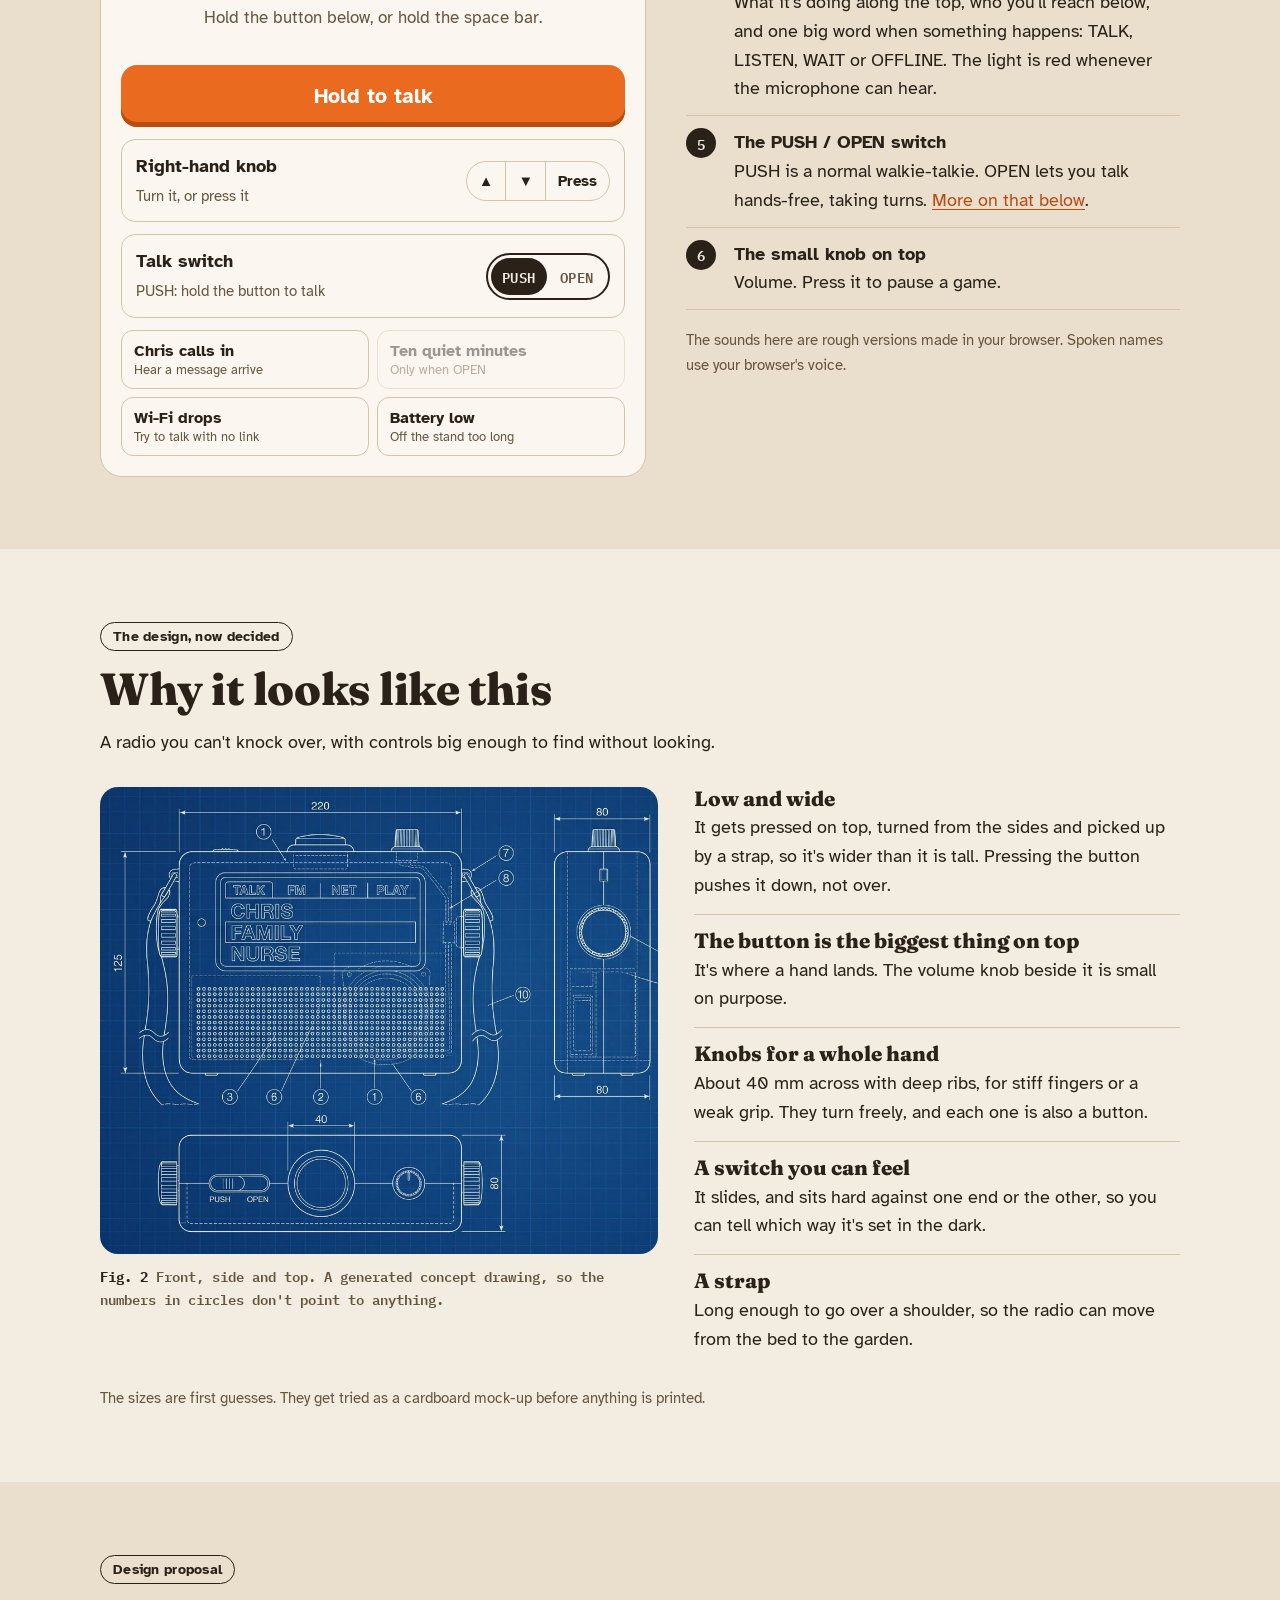
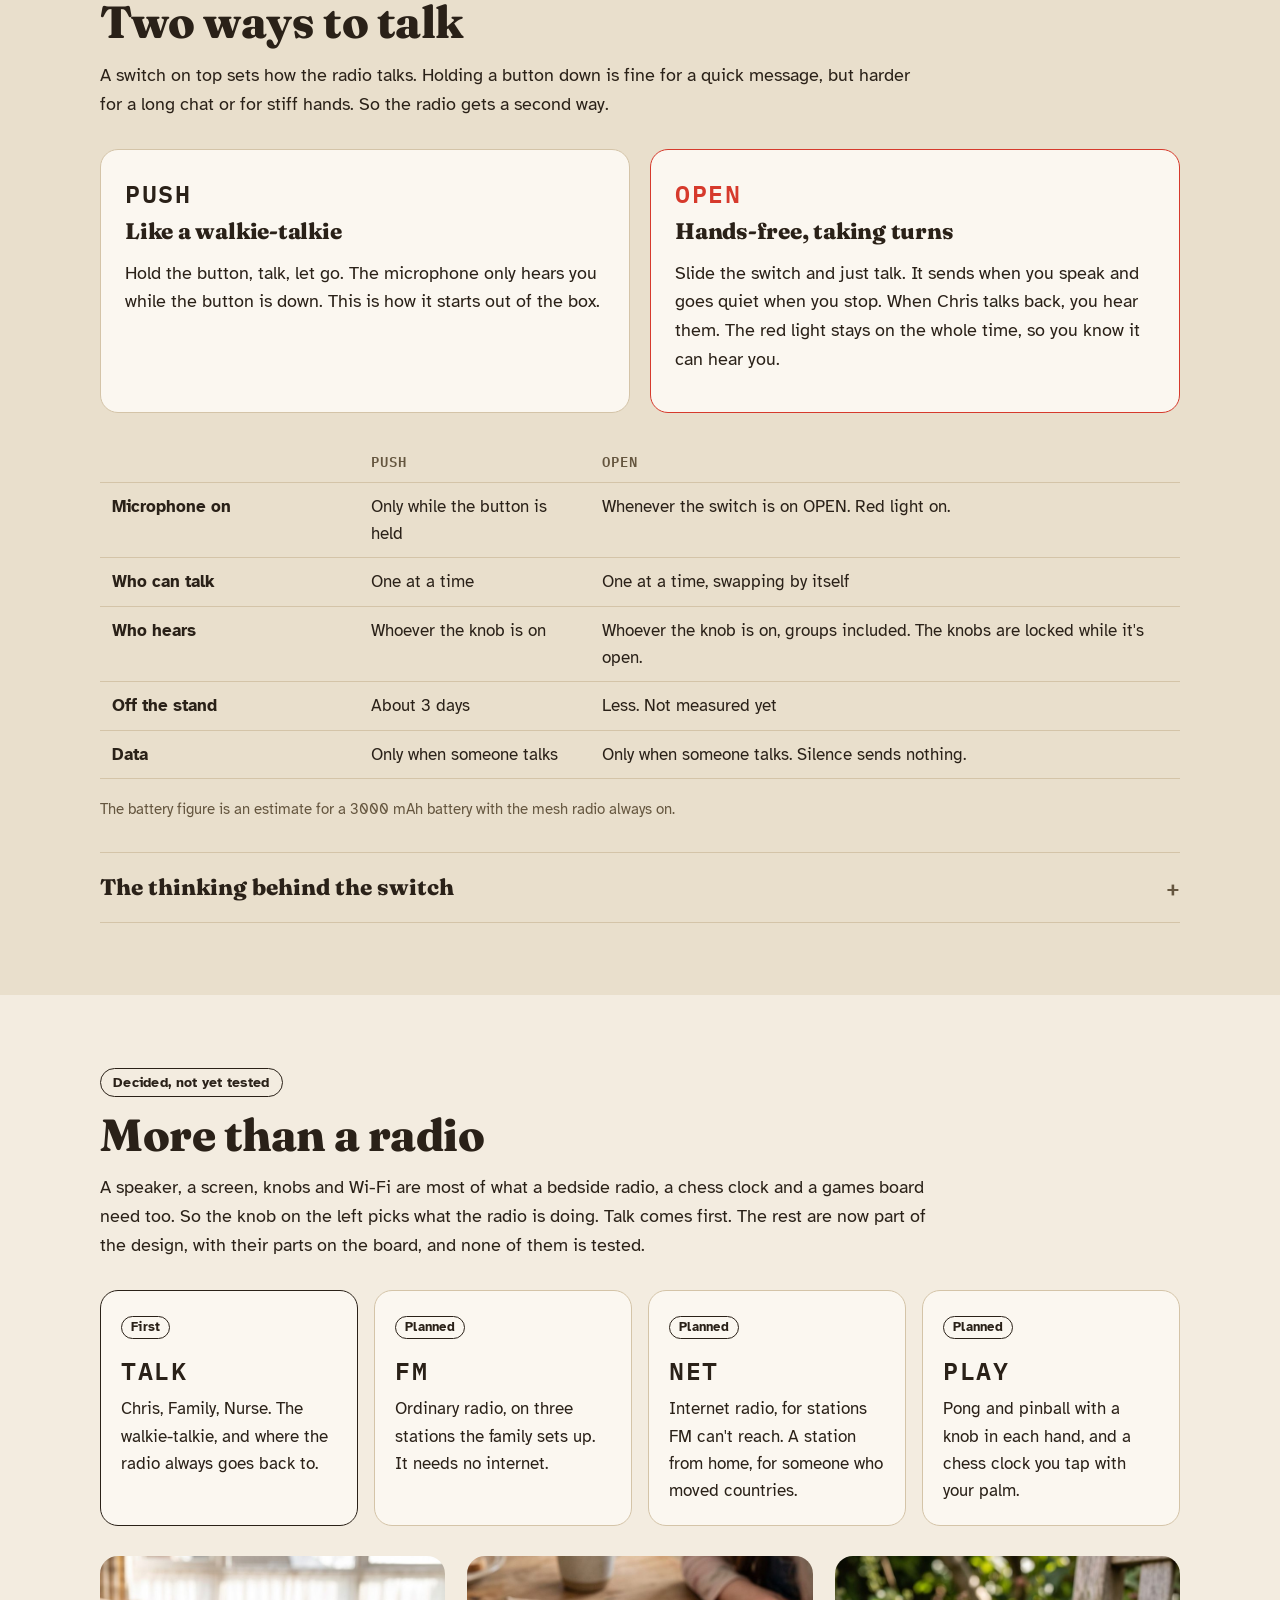
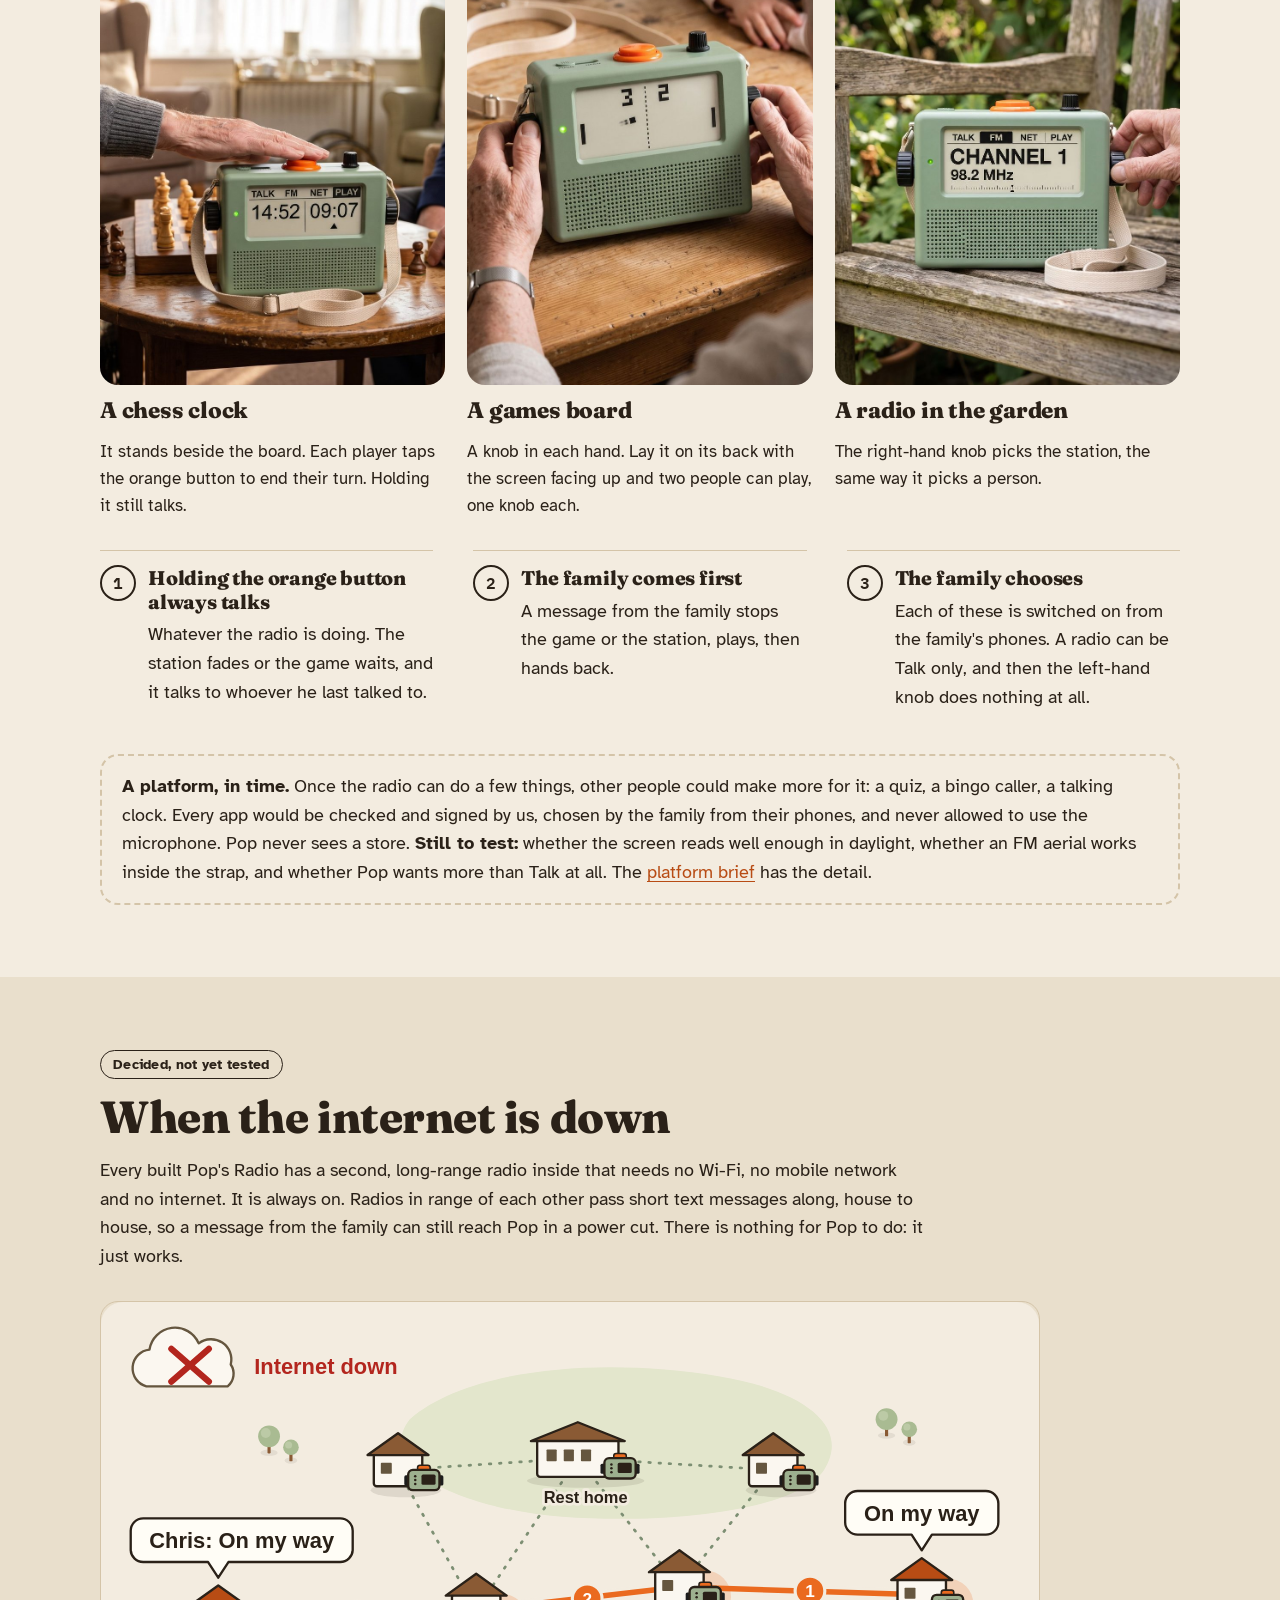
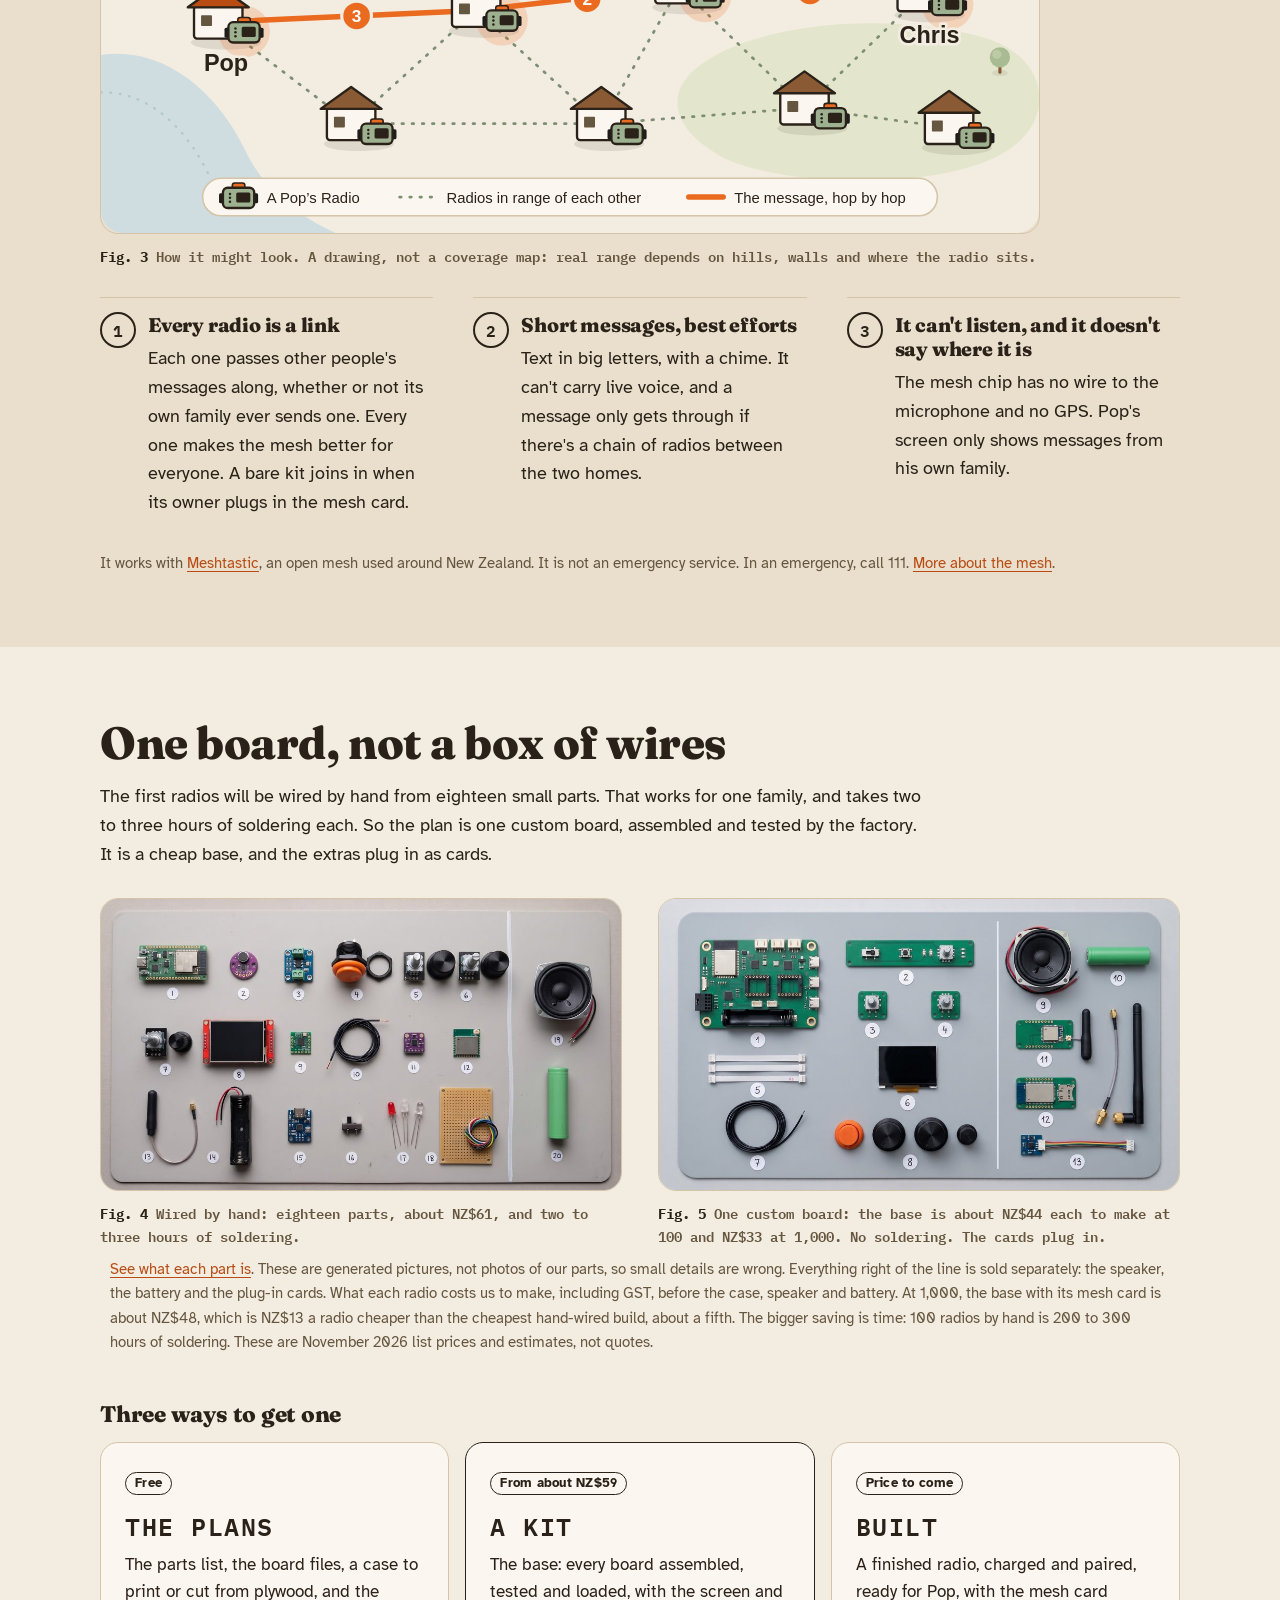
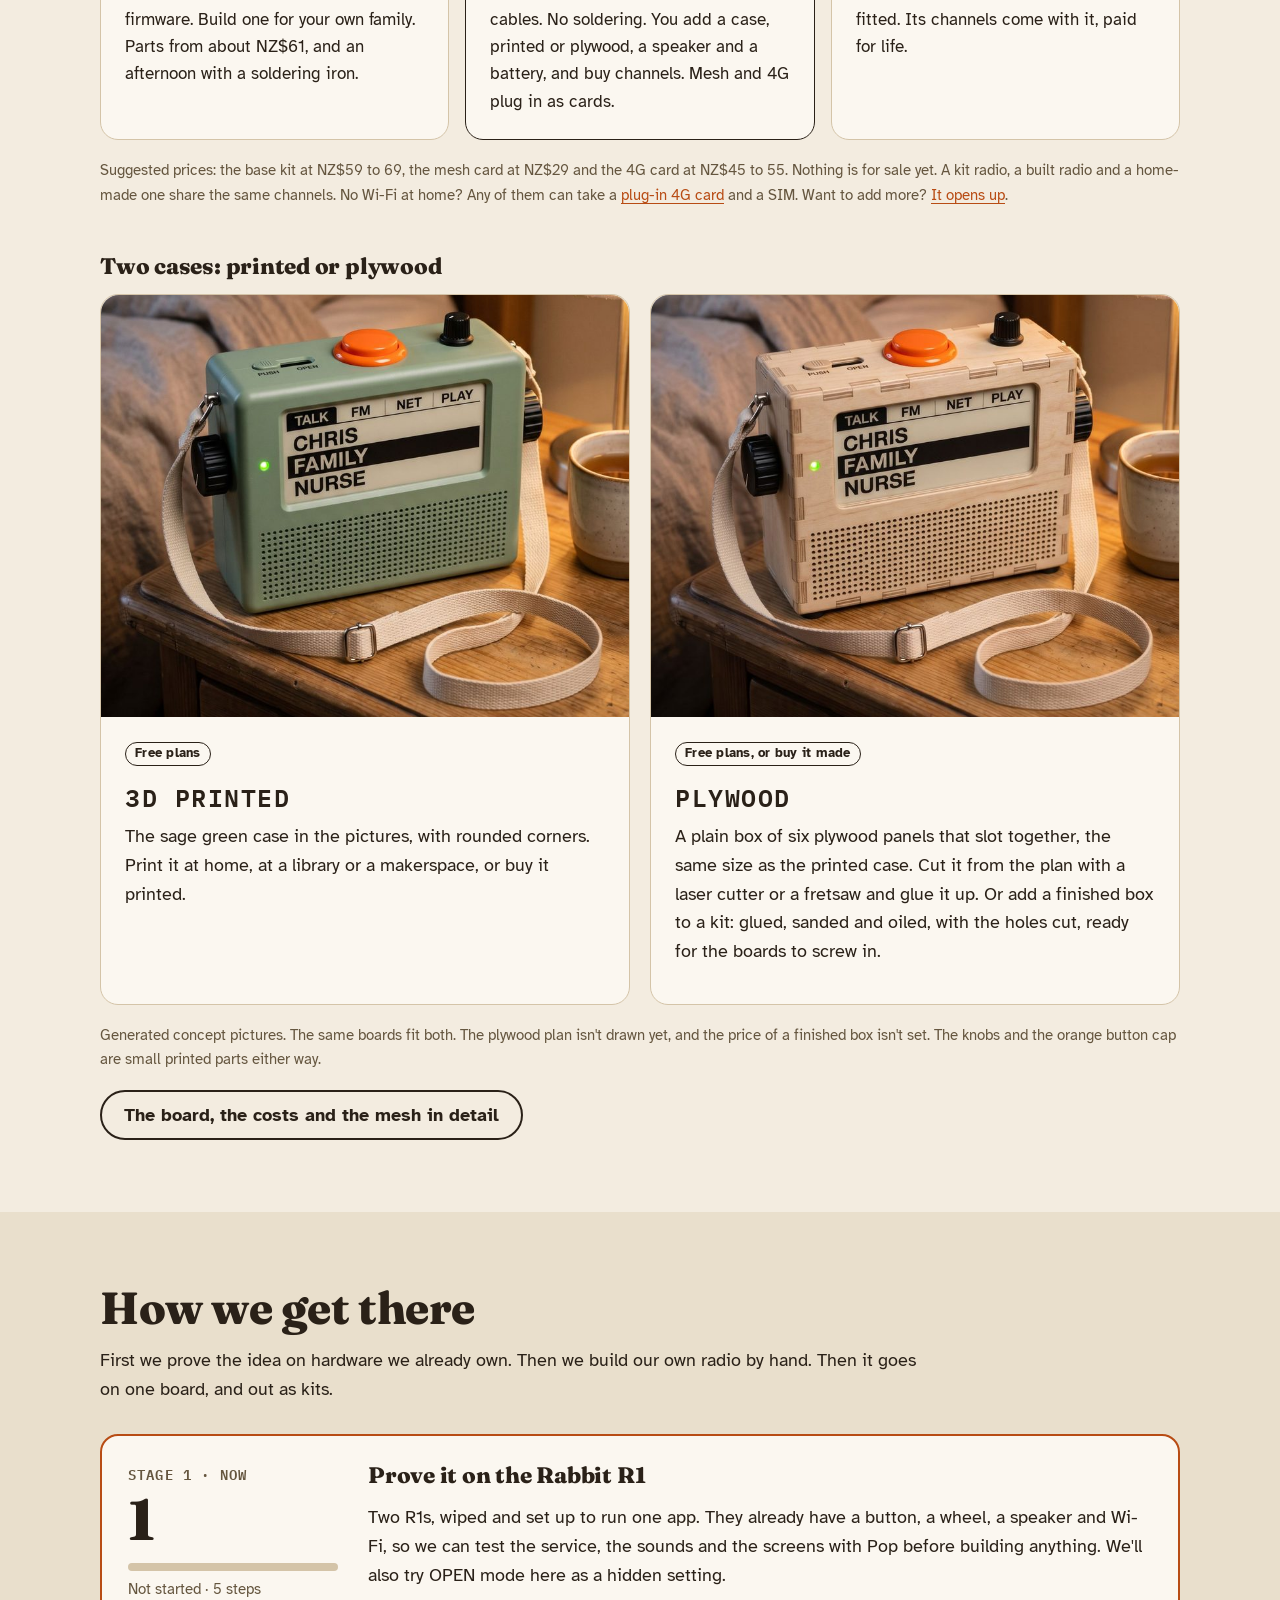
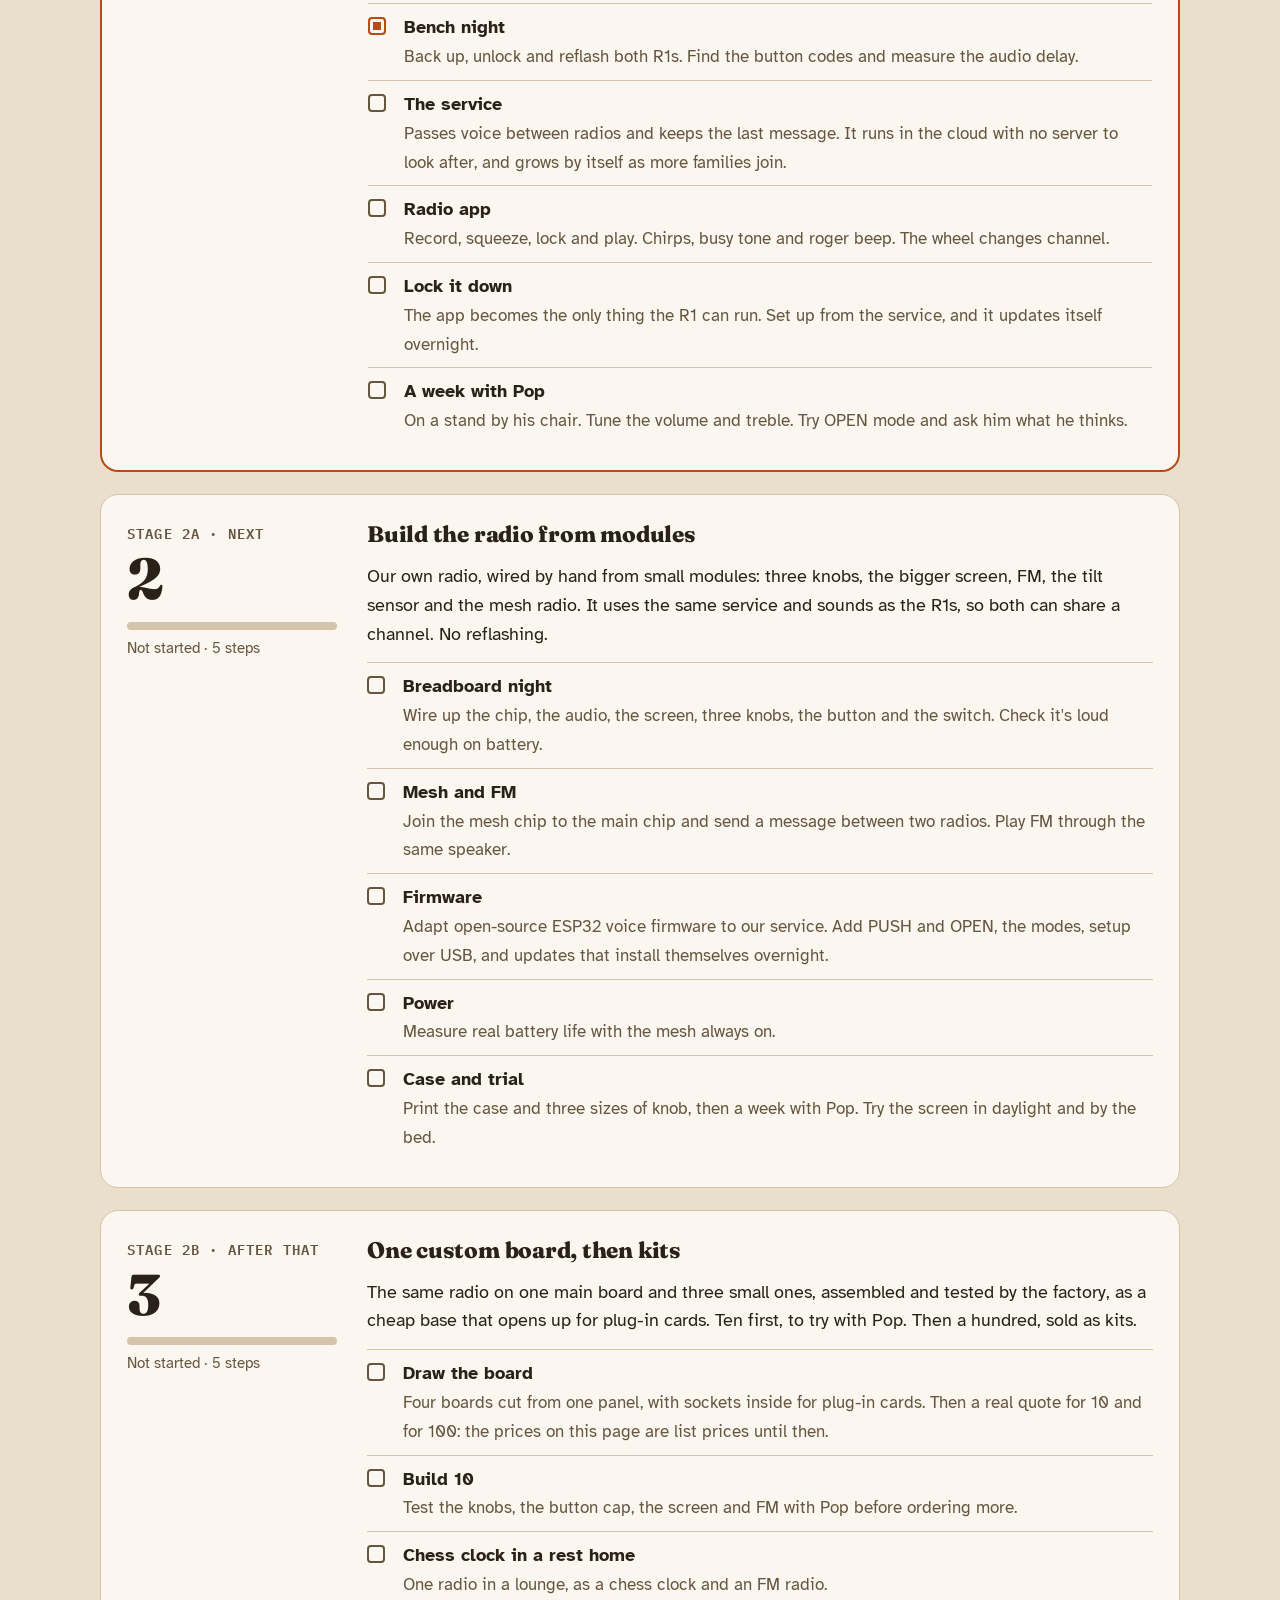
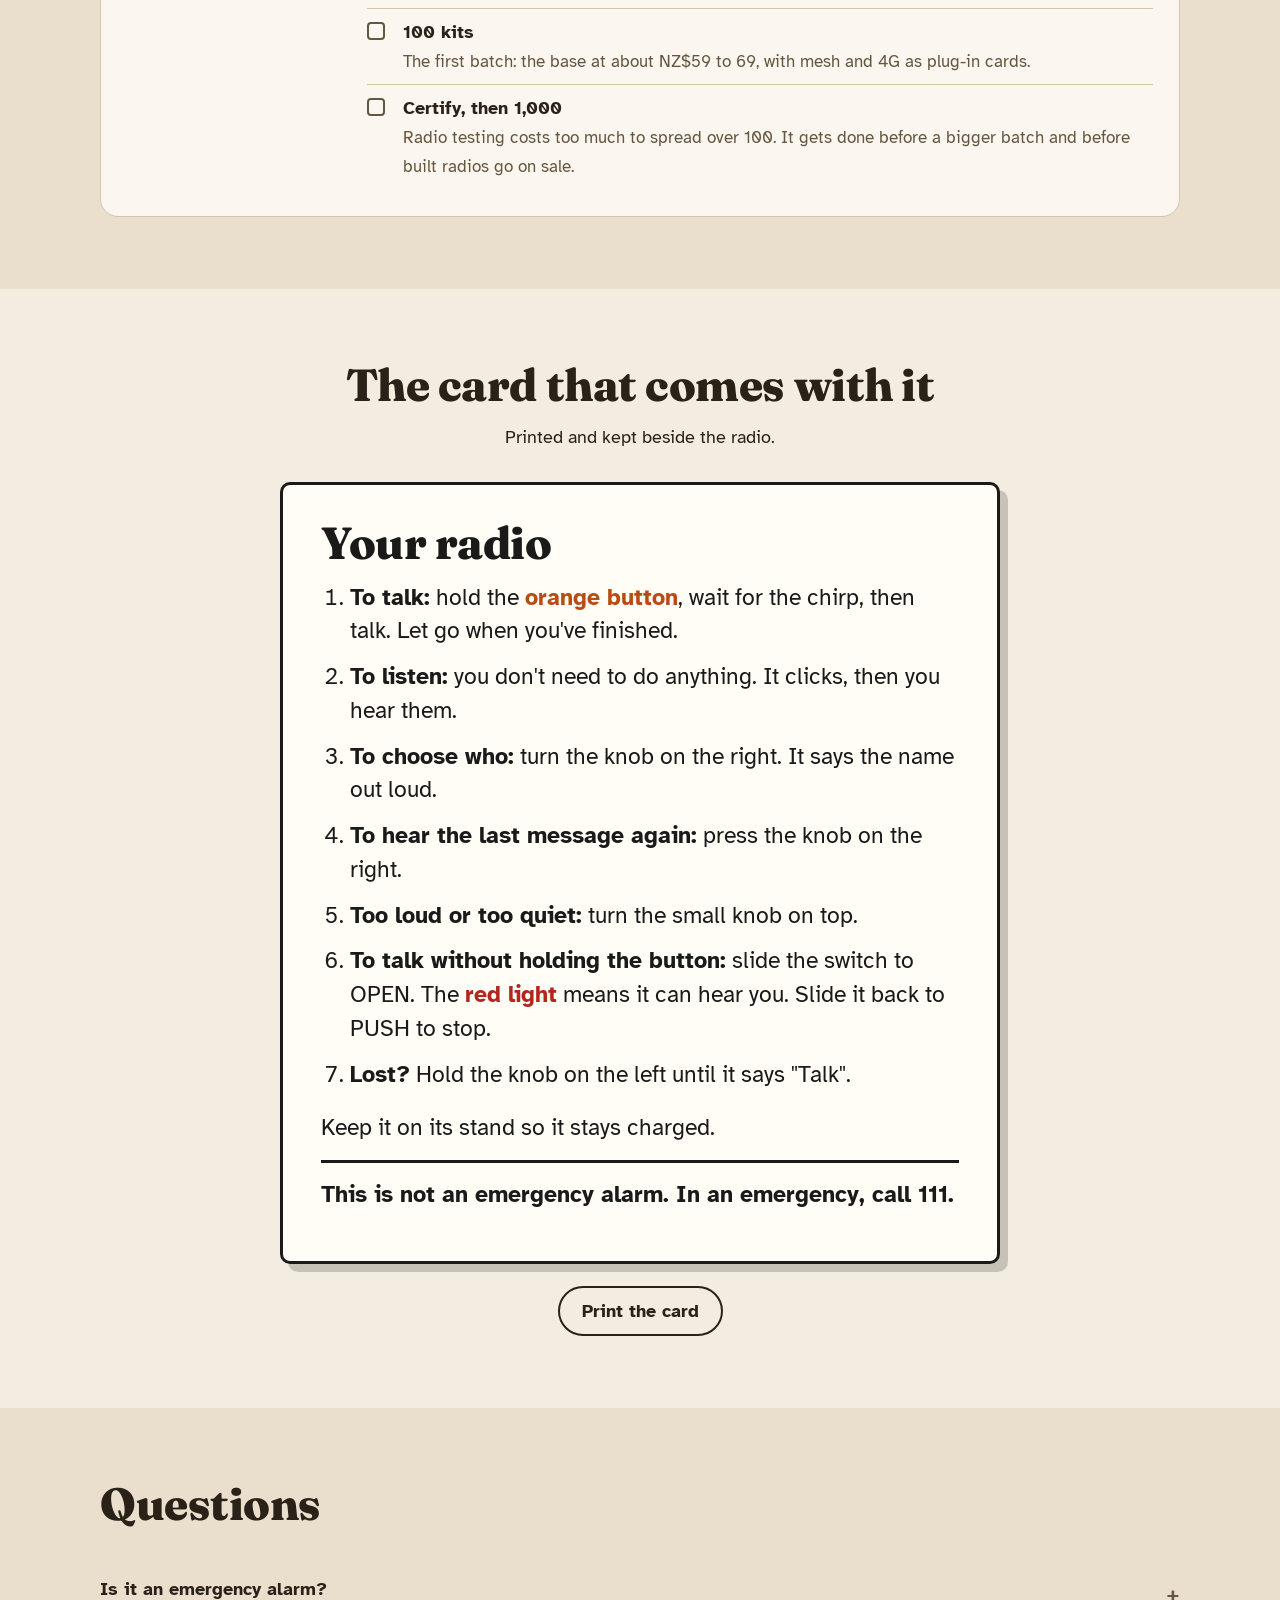
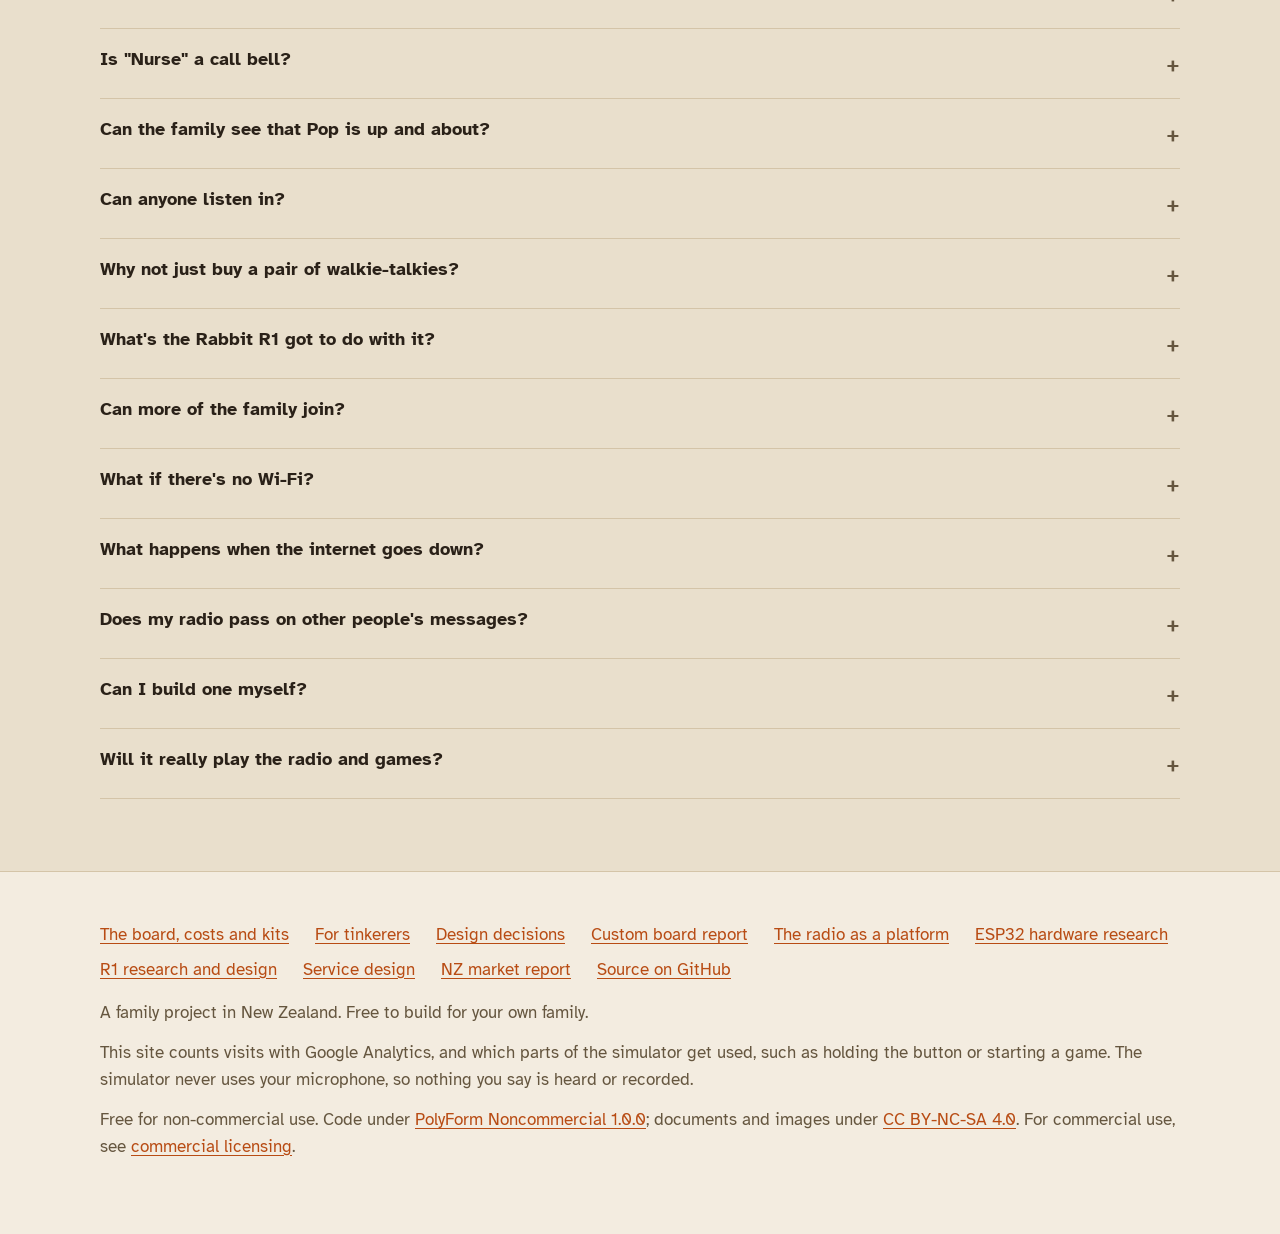
==== commit 370c553e: "Decisions 25 to 27: looking out for Pop Build 'Up and about' in software, off until Pop agrees and s" ====
--- a/index.html
+++ b/index.html
@@ -452,6 +452,7 @@
     <div class="section-head"><h2>Questions</h2></div>
     <details><summary>Is it an emergency alarm?</summary><p>No. In an emergency, call 111. The radio has no Help or SOS button. If Pop lives alone or is frail, it sits alongside a monitored medical alarm, not instead of one.</p></details>
     <details><summary>Is "Nurse" a call bell?</summary><p>No. In a rest home, Nurse could be a channel to the nurses' station, beside Chris and Family. It's an ordinary channel for talking, so someone has to be listening at the other end. It doesn't replace the home's call bell.</p></details>
+    <details><summary>Can the family see that Pop is up and about?</summary><p>If Pop wants them to. Once he agrees, at the radio, it tells the family the first time it's used each day, and nudges them if it hasn't been. It works both ways: his radio shows when theirs were used too. A plug-in sensor can add the room's temperature. It only knows the radio was touched, in one room, so it isn't a safety check. It will never detect falls, listen, watch or say where he is.</p></details>
     <details><summary>Can anyone listen in?</summary><p>No. Each message is locked on the radio and only unlocked on the other radios. The service in the middle passes messages on but can't open them. The microphone only hears while the button is held, or while the switch is on OPEN with the red light on. There's no way to switch it on from somewhere else.</p></details>
     <details><summary>Why not just buy a pair of walkie-talkies?</summary><p>If you live within a kilometre or two, a pair of licence-free UHF radios for about $80 is simpler. They fall down on distance, hills, privacy (anyone can tune in), replaying missed messages and telling family when the battery is low.</p></details>
     <details><summary>What's the Rabbit R1 got to do with it?</summary><p>The R1 is a small gadget that happens to have a button, a wheel, a speaker and Wi-Fi. We already own two, so they're the quickest way to test the idea with Pop. Rabbit has stopped making them and the battery is short, so it isn't the final radio.</p></details>
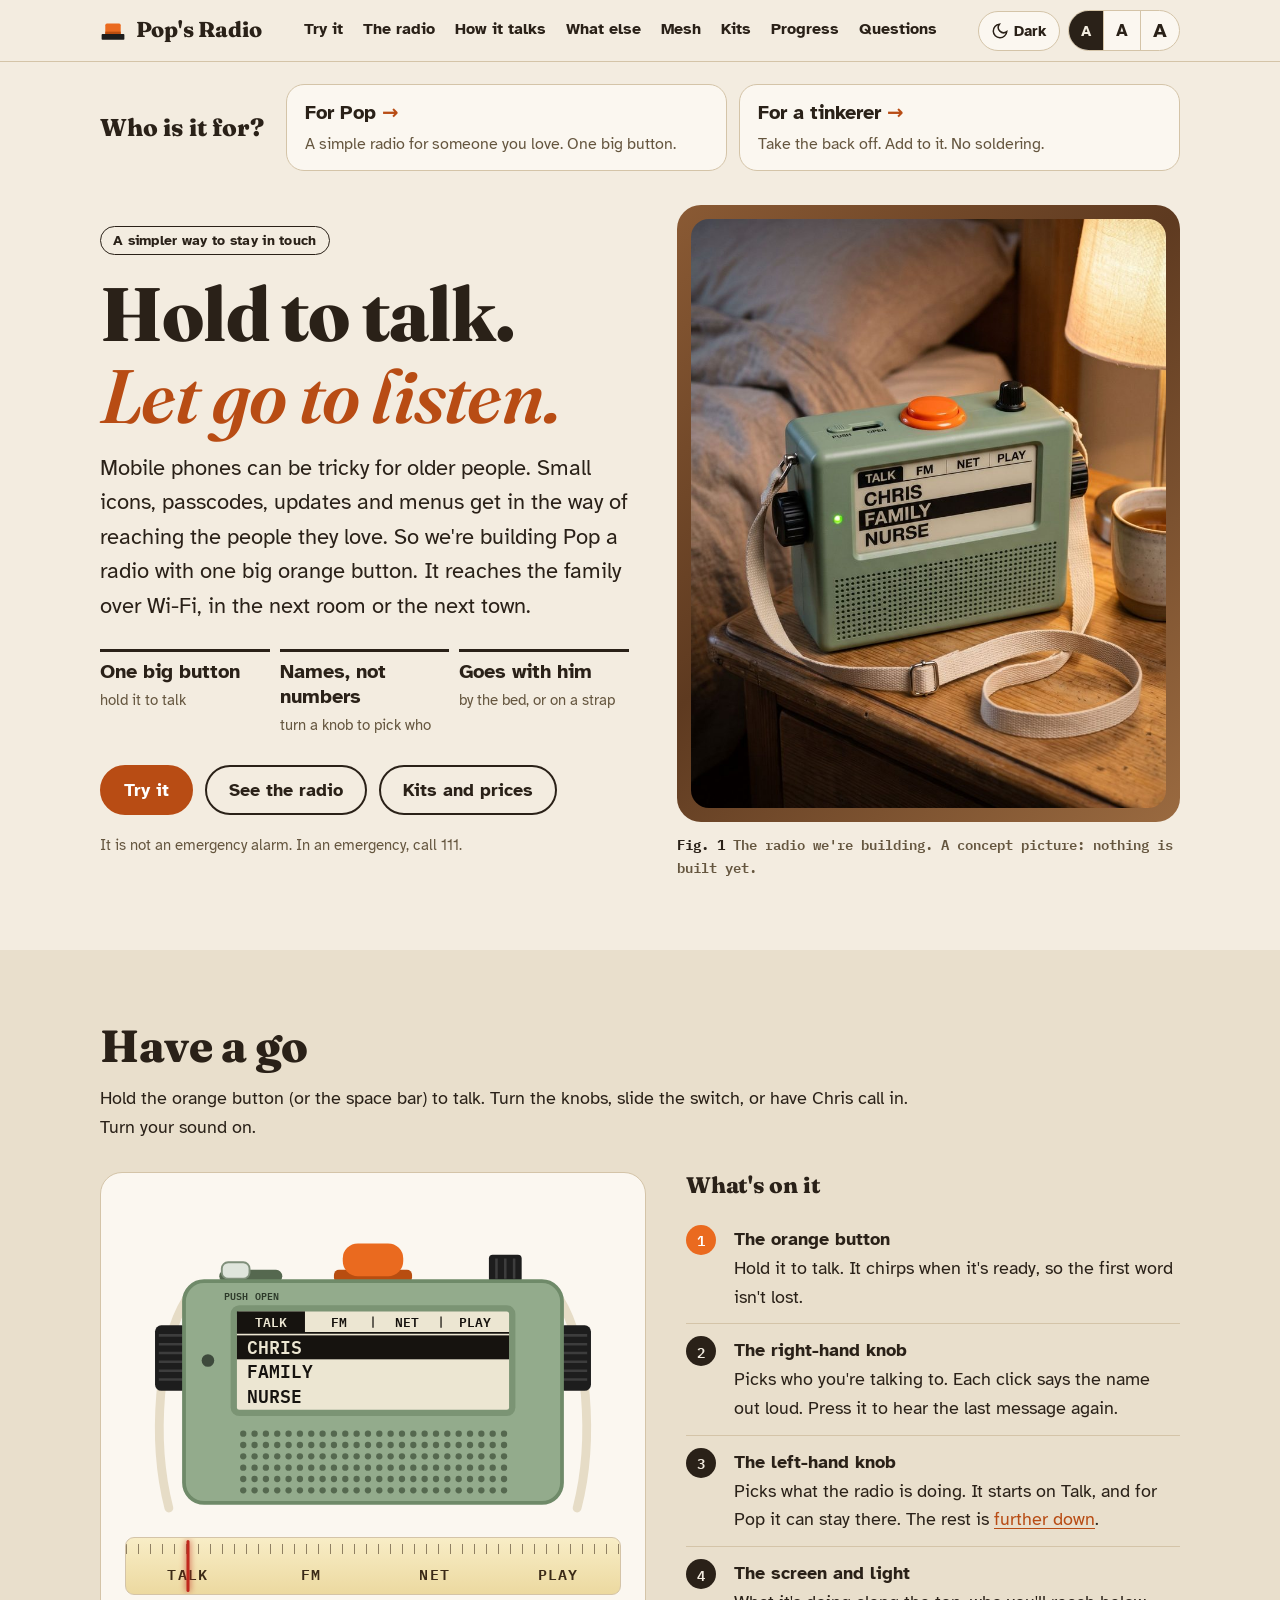
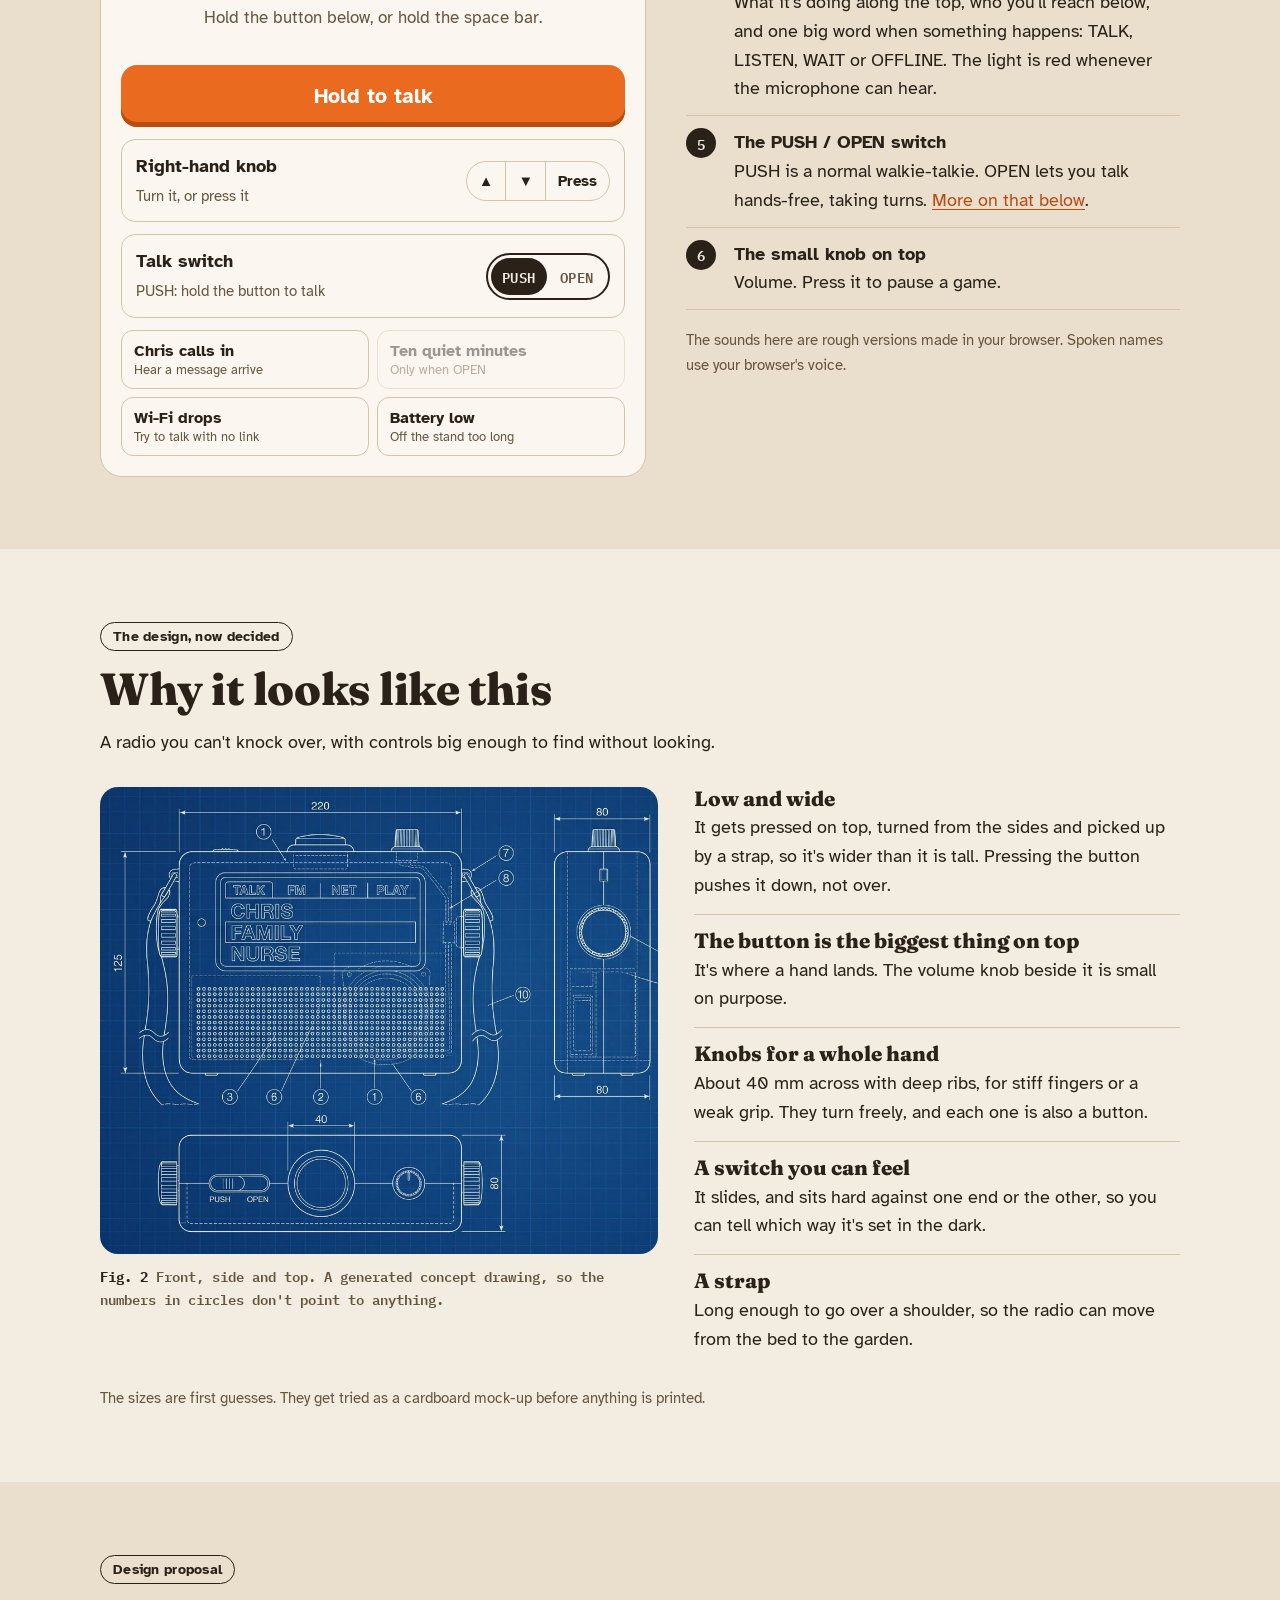
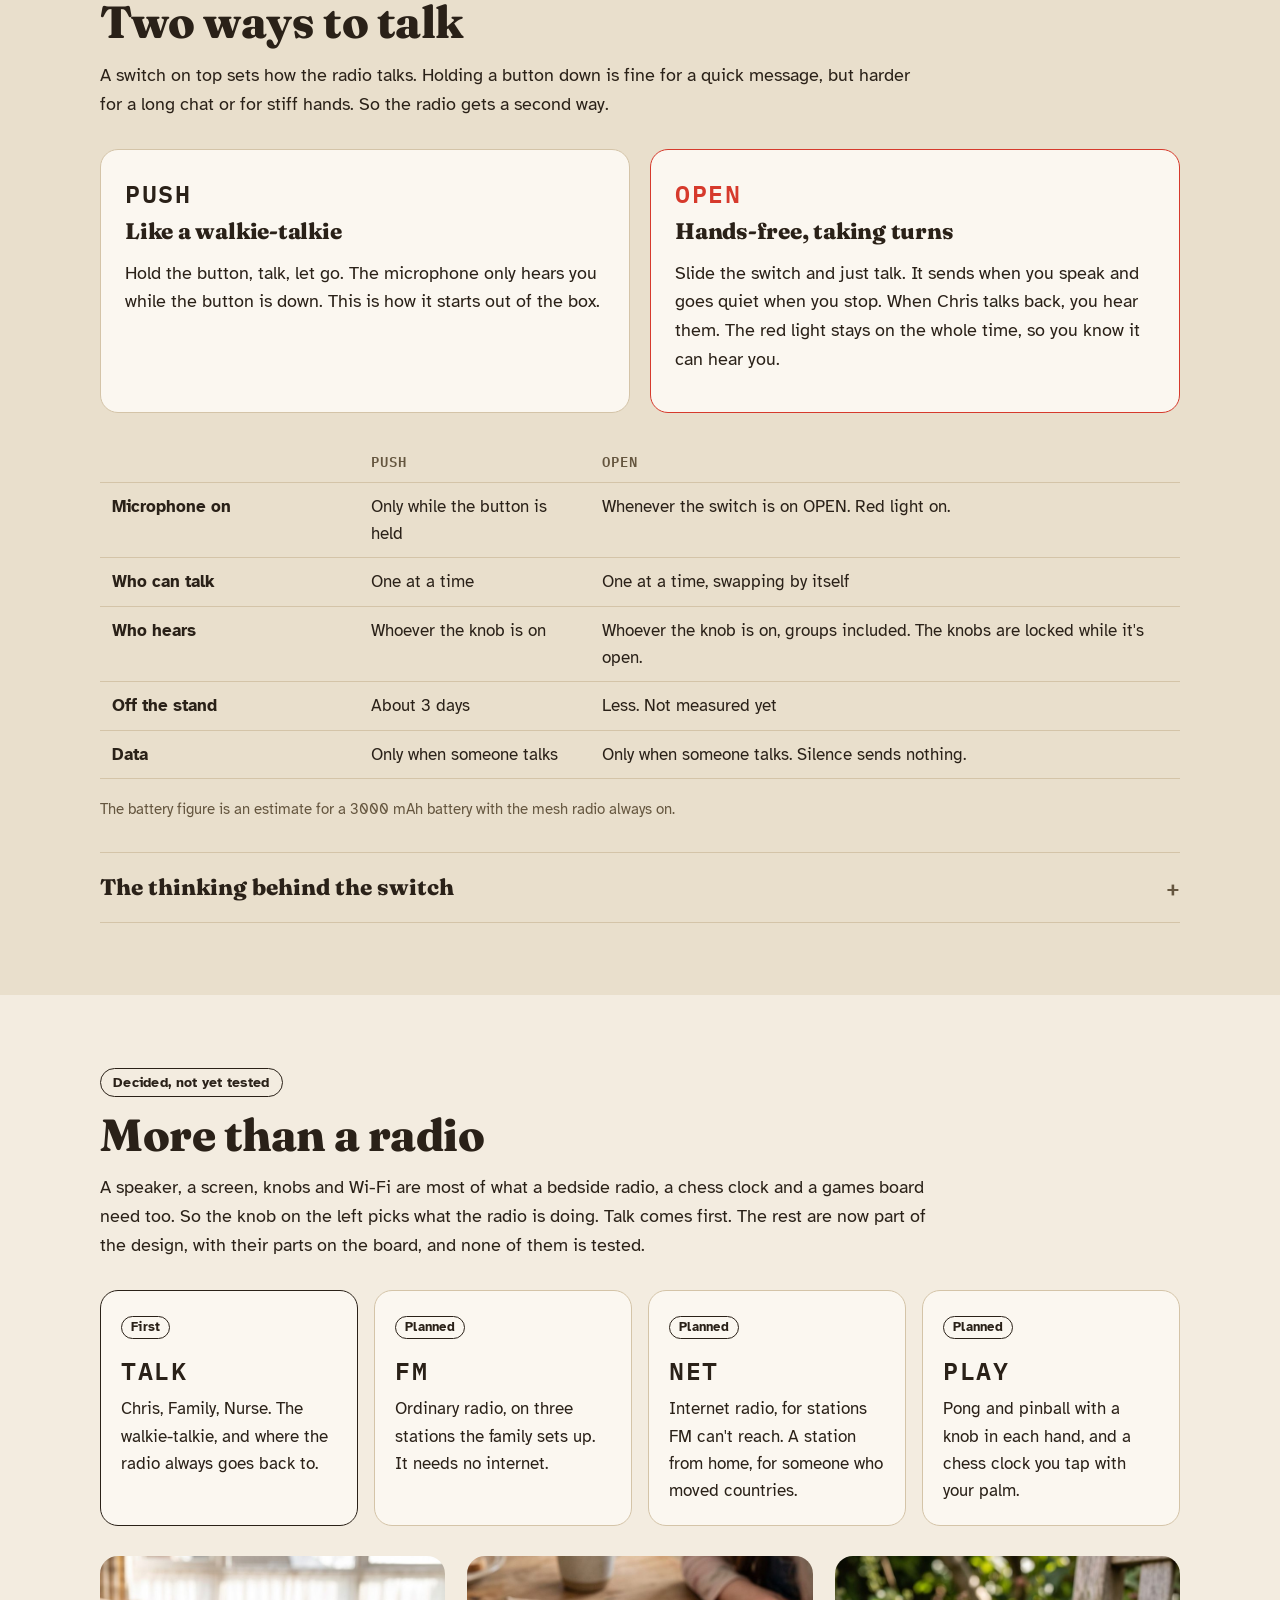
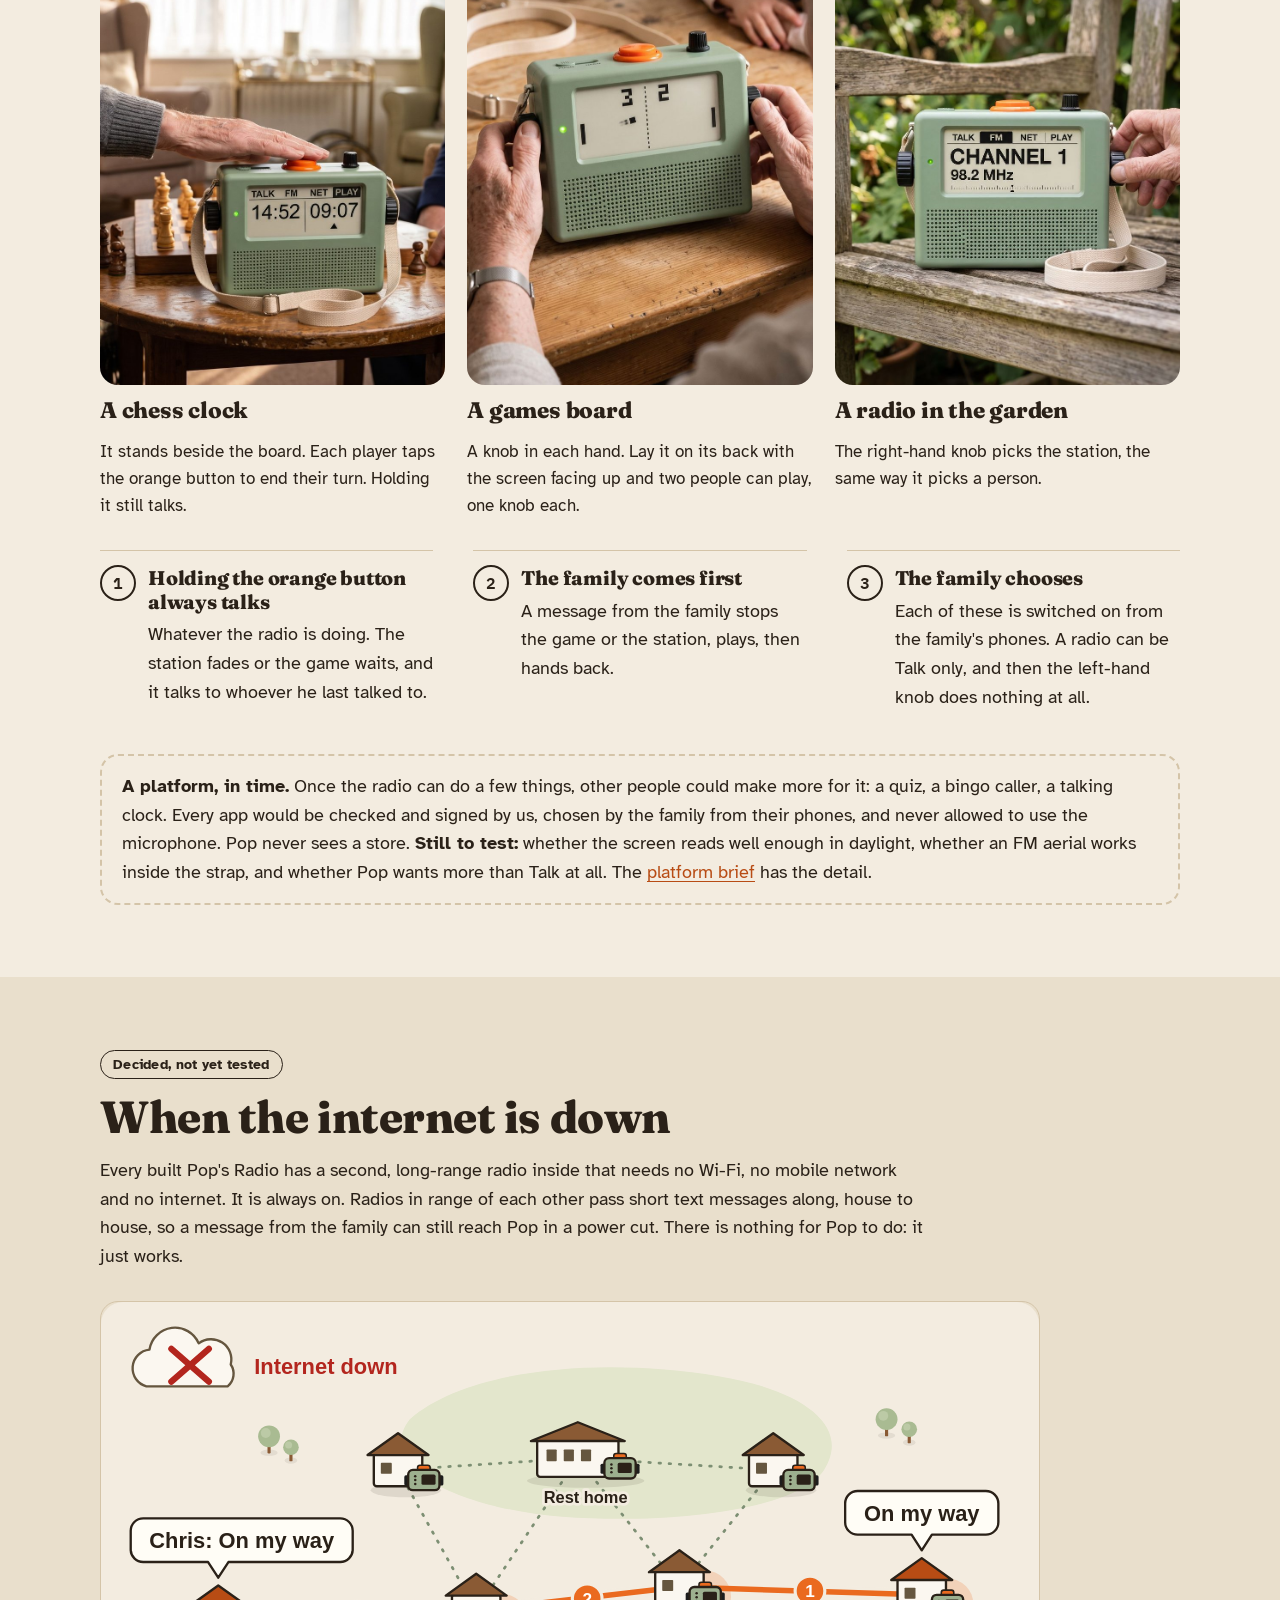
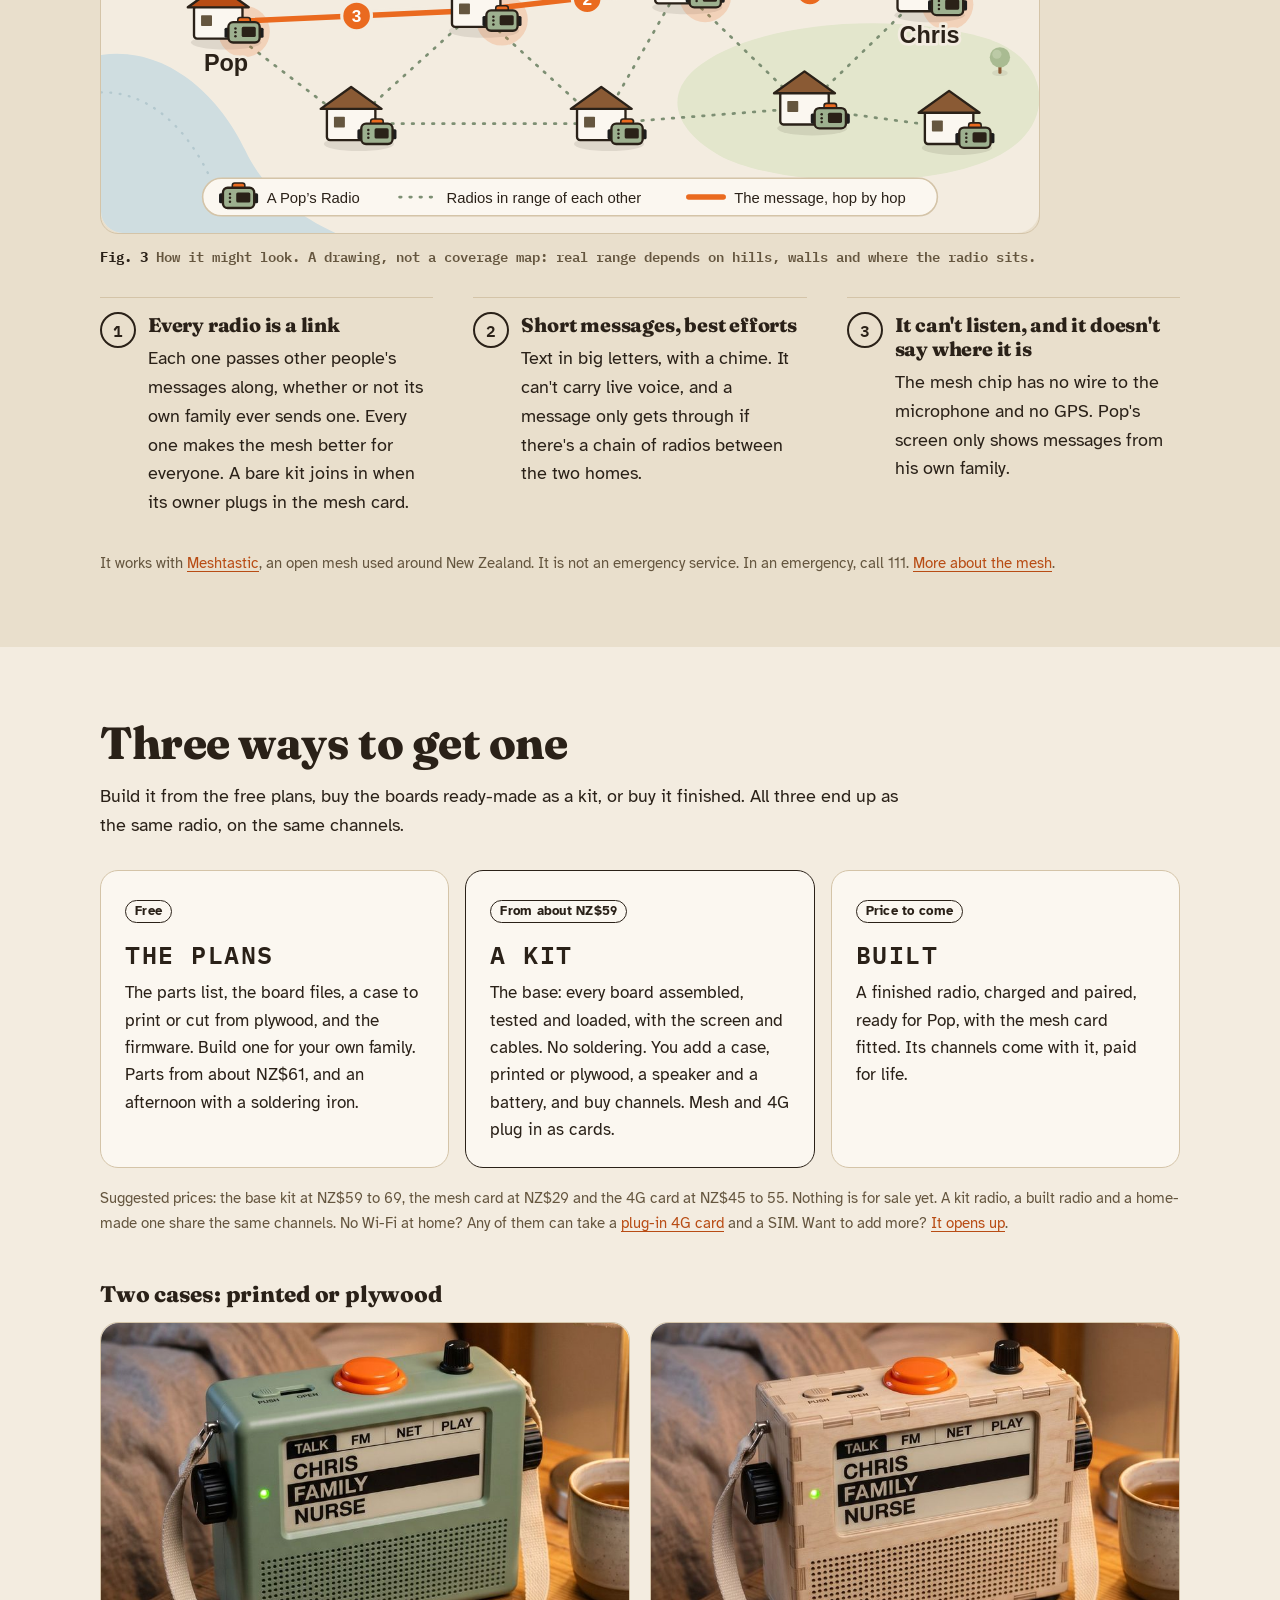
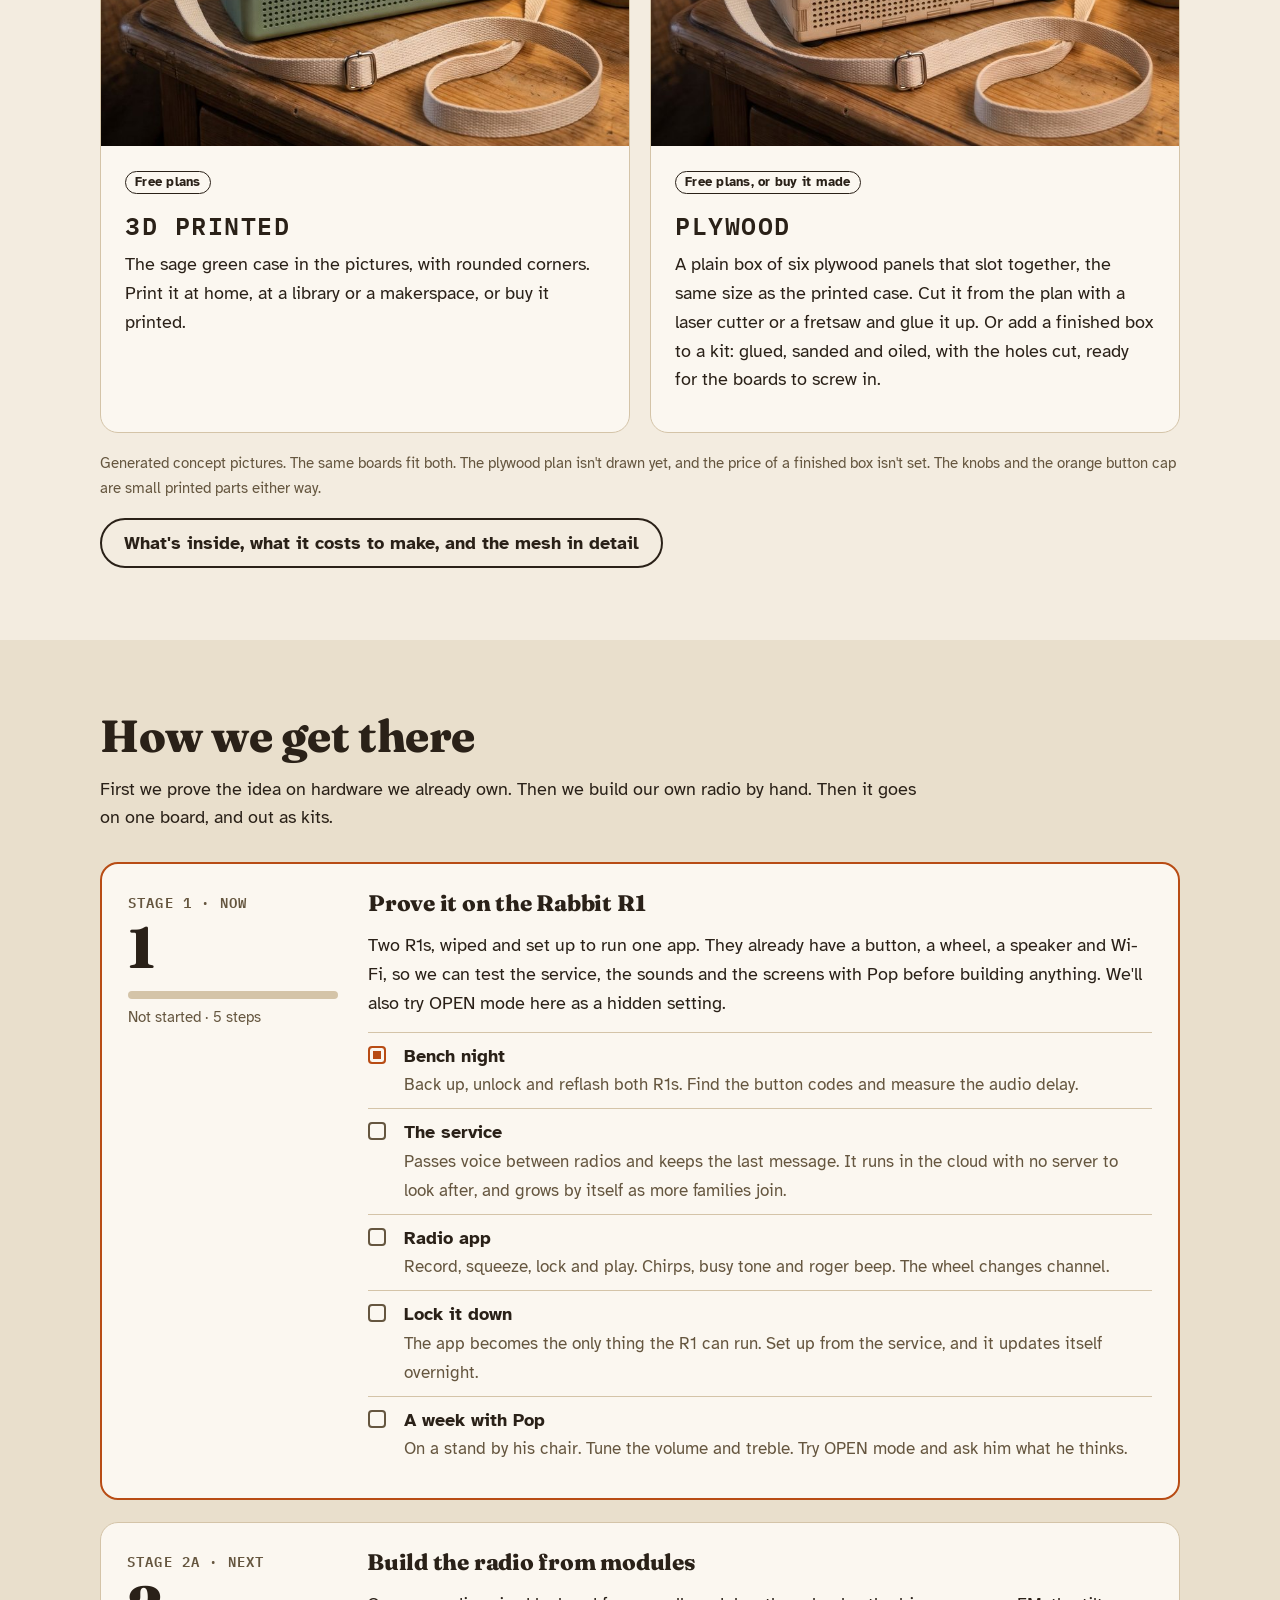
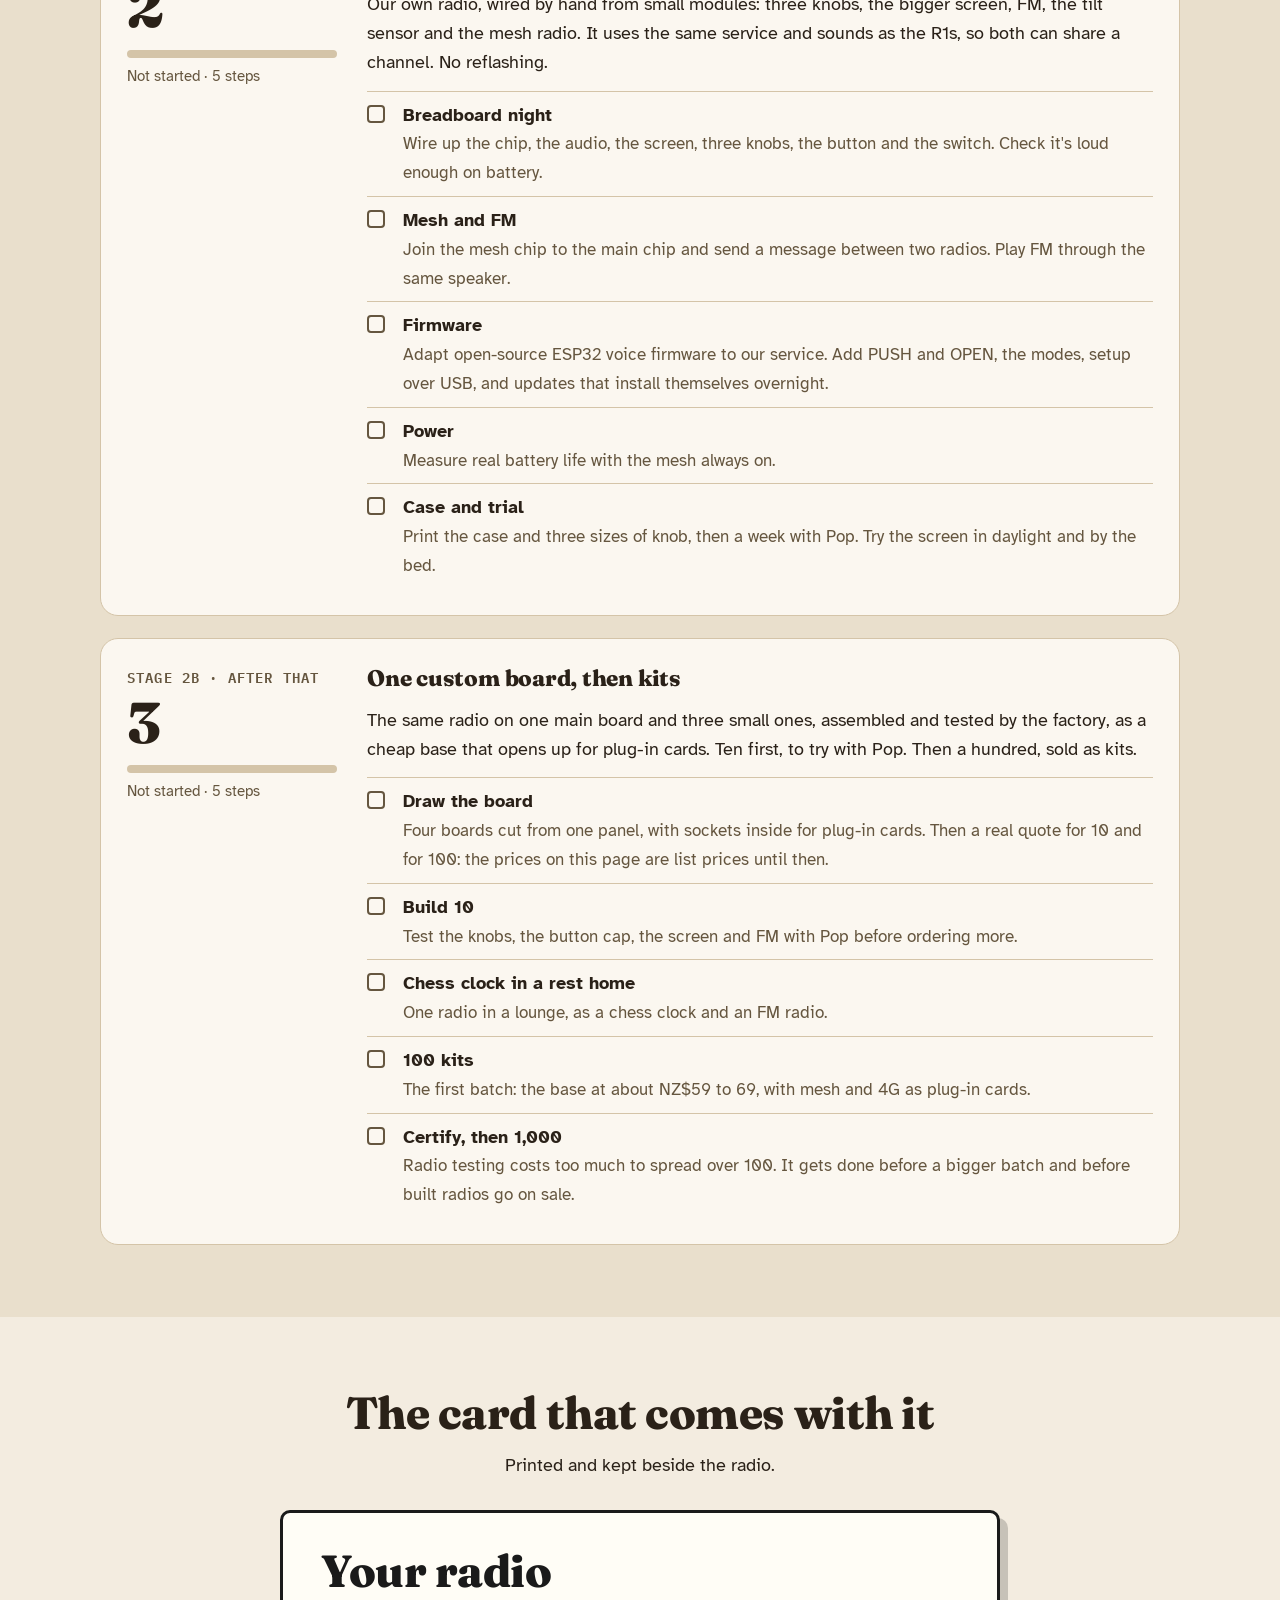
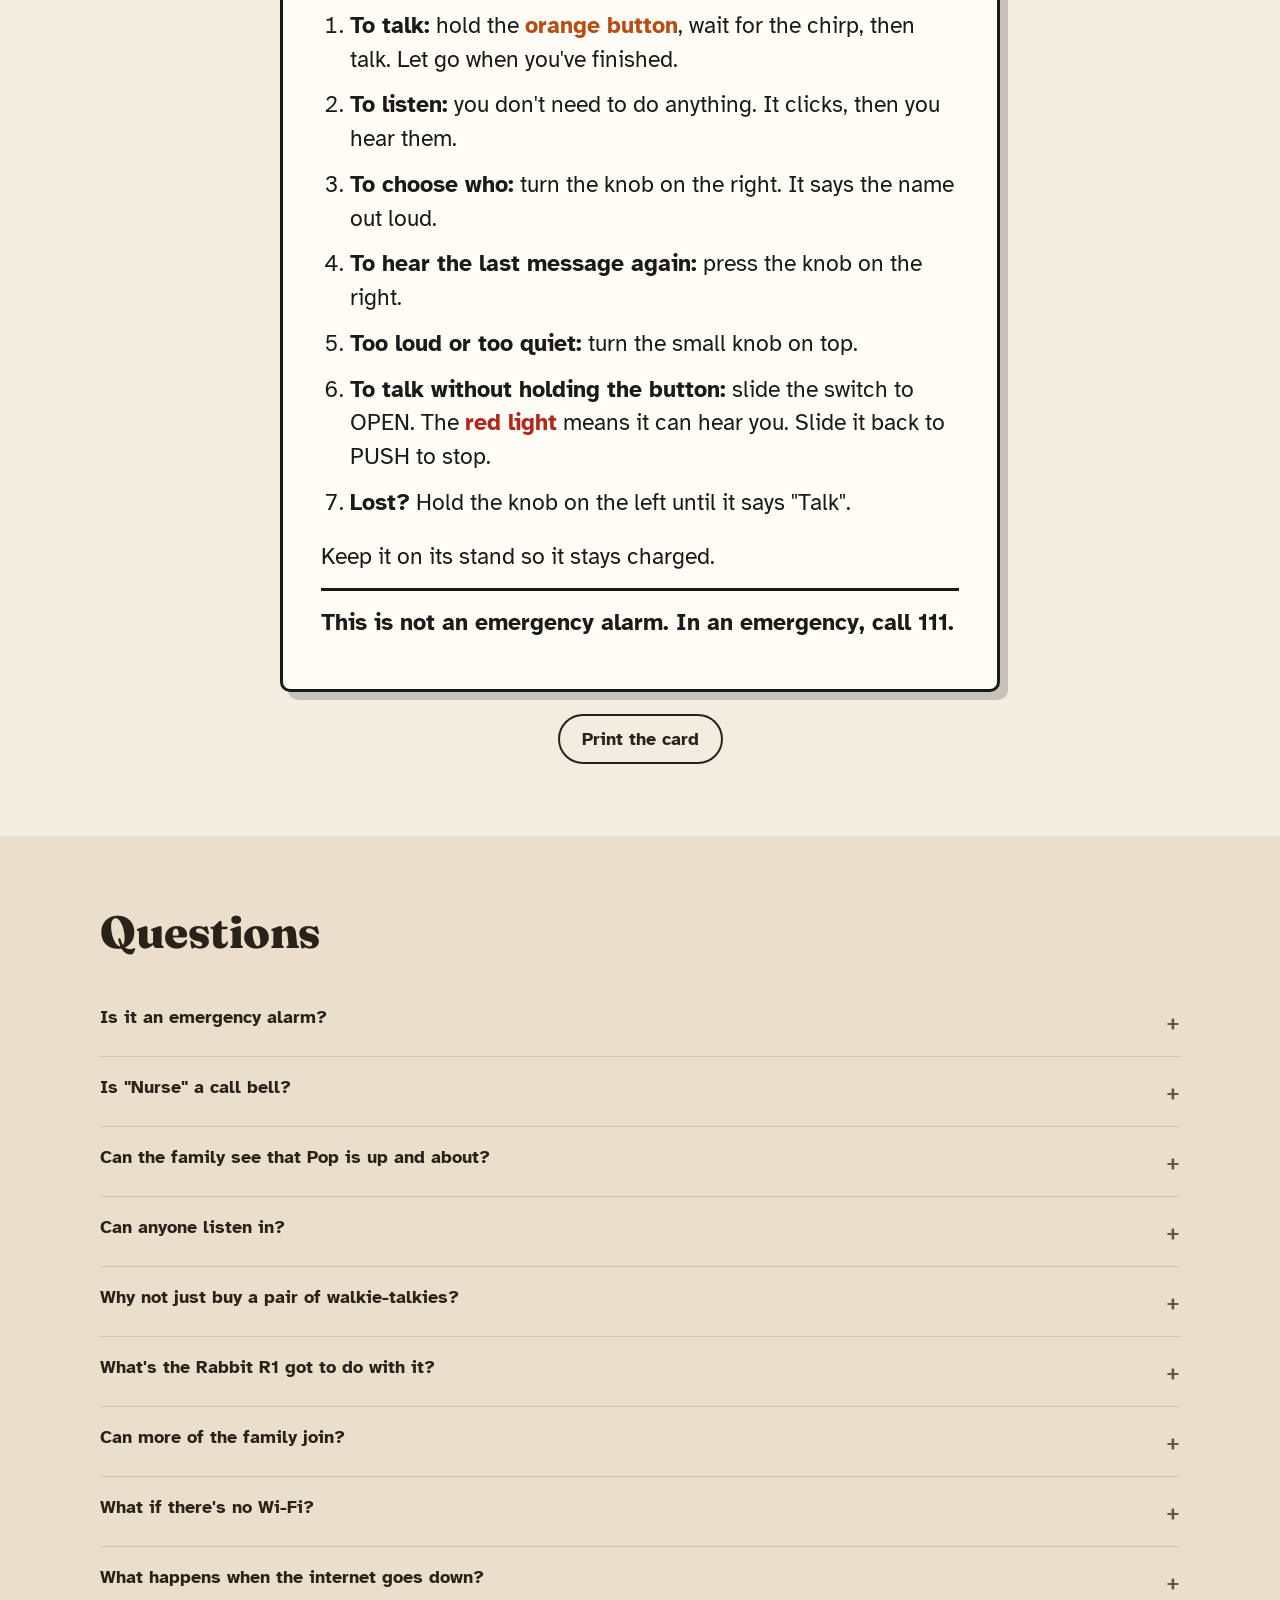
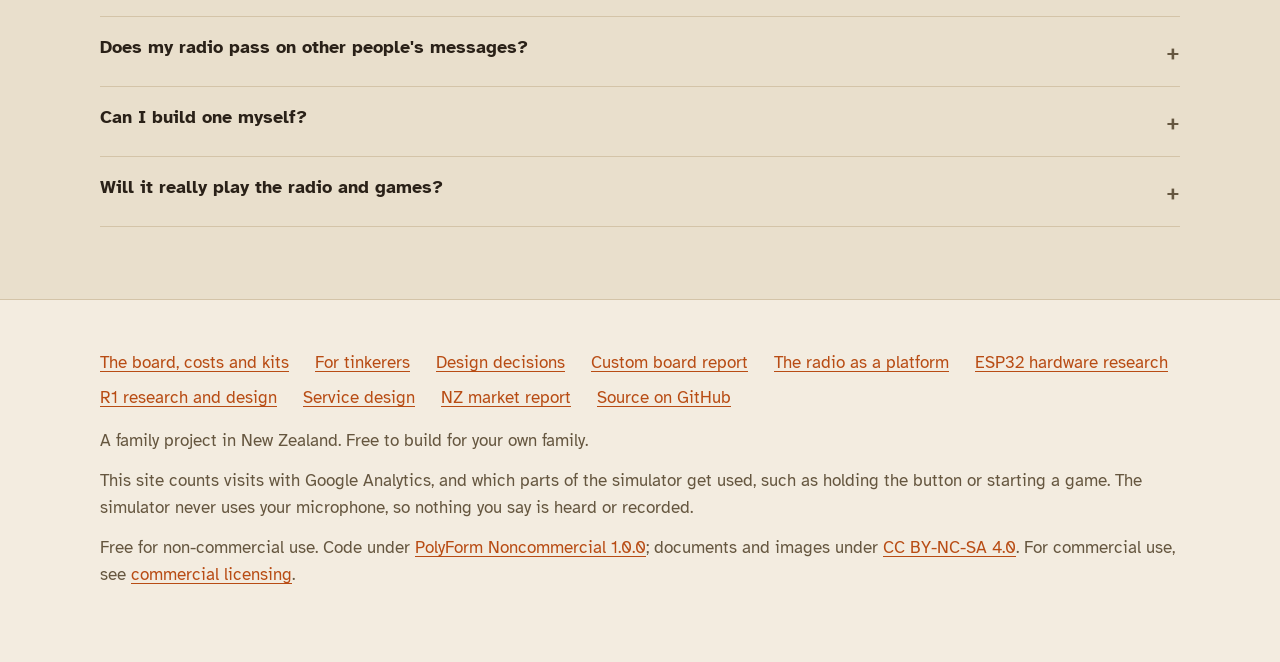
==== commit 6da7686a: "Home page: drop the board comparison The parts pictures and the cost of each build are detail, and l" ====
--- a/index.html
+++ b/index.html
@@ -354,22 +354,9 @@
 <section id="inside">
   <div class="wrap">
     <div class="section-head">
-      <h2>One board, not a box of wires</h2>
-      <p>The first radios will be wired by hand from eighteen small parts. That works for one family, and takes two to three hours of soldering each. So the plan is one custom board, assembled and tested by the factory. It is a cheap base, and the extras plug in as cards.</p>
-    </div>
-    <div class="two">
-      <figure>
-        <a class="wide" href="build.html#parts"><img src="images/parts-modules_sml.jpg" alt="Eighteen numbered hobby parts laid out on a grey mat: a small green chip board, a microphone, an amplifier, an orange button, three knobs, a screen, an FM tuner, a coil of aerial wire, a tilt sensor, a mesh radio chip and its antenna, a battery holder, a charger, a slide switch, three lights, and a board with hookup wire. A speaker and a battery sit apart on the right." loading="lazy" width="1000" height="558"></a>
-        <figcaption class="fig"><b>Fig. 4</b> Wired by hand: eighteen parts, about NZ$61, and two to three hours of soldering.</figcaption>
-      </figure>
-      <figure>
-        <a class="wide" href="build.html#parts"><img src="images/parts-custom-board_sml.jpg" alt="The base kit on a grey mat: one main circuit board with two empty card bays and a battery holder, a long top board, two small knob boards, three flat cables, a screen, a coil of aerial wire, and an orange button cap with three black knobs. Right of a line, sold separately: a speaker, a battery, a mesh card with its antenna, a 4G card with a screw-on antenna, and a tilt sensor on a cable." loading="lazy" width="1000" height="558"></a>
-        <figcaption class="fig"><b>Fig. 5</b> One custom board: the base is about NZ$44 each to make at 100 and NZ$33 at 1,000. No soldering. The cards plug in.</figcaption>
-      </figure>
-    </div>
-    <p class="small muted fineprint"><a href="build.html#parts">See what each part is</a>. These are generated pictures, not photos of our parts, so small details are wrong. Everything right of the line is sold separately: the speaker, the battery and the plug-in cards. What each radio costs us to make, including GST, before the case, speaker and battery. At 1,000, the base with its mesh card is about NZ$48, which is NZ$13 a radio cheaper than the cheapest hand-wired build, about a fifth. The bigger saving is time: 100 radios by hand is 200 to 300 hours of soldering. These are November 2026 list prices and estimates, not quotes.</p>
-
-    <h3 class="sub">Three ways to get one</h3>
+      <h2>Three ways to get one</h2>
+      <p>Build it from the free plans, buy the boards ready-made as a kit, or buy it finished. All three end up as the same radio, on the same channels.</p>
+    </div>
     <div class="modes three">
       <div class="mode">
         <span class="tag">Free</span>
@@ -406,7 +393,7 @@
     </div>
     <p class="small muted aside">Generated concept pictures. The same boards fit both. The plywood plan isn't drawn yet, and the price of a finished box isn't set. The knobs and the orange button cap are small printed parts either way.</p>
 
-    <p class="aside"><a class="btn" href="build.html">The board, the costs and the mesh in detail</a></p>
+    <p class="aside"><a class="btn" href="build.html">What's inside, what it costs to make, and the mesh in detail</a></p>
   </div>
 </section>
 
--- a/site.css
+++ b/site.css
@@ -242,6 +242,8 @@
 .casepic { display: block; margin: -24px -24px 20px; border-radius: var(--radius) var(--radius) 0 0; overflow: hidden; }
 .casepic img { display: block; width: 100%; height: auto; aspect-ratio: 5 / 4; object-fit: cover; object-position: 50% 70%; }
 .modes.three .mode p { margin: 0; font-size: 0.95rem; }
+.mode .plain { margin: 8px 0 0; font-size: 0.92rem; }
+.mode .plain li { margin-bottom: 4px; }
 #inside .cmp td:first-child { width: auto; }
 
 /* ============ Picture gallery ============ */
